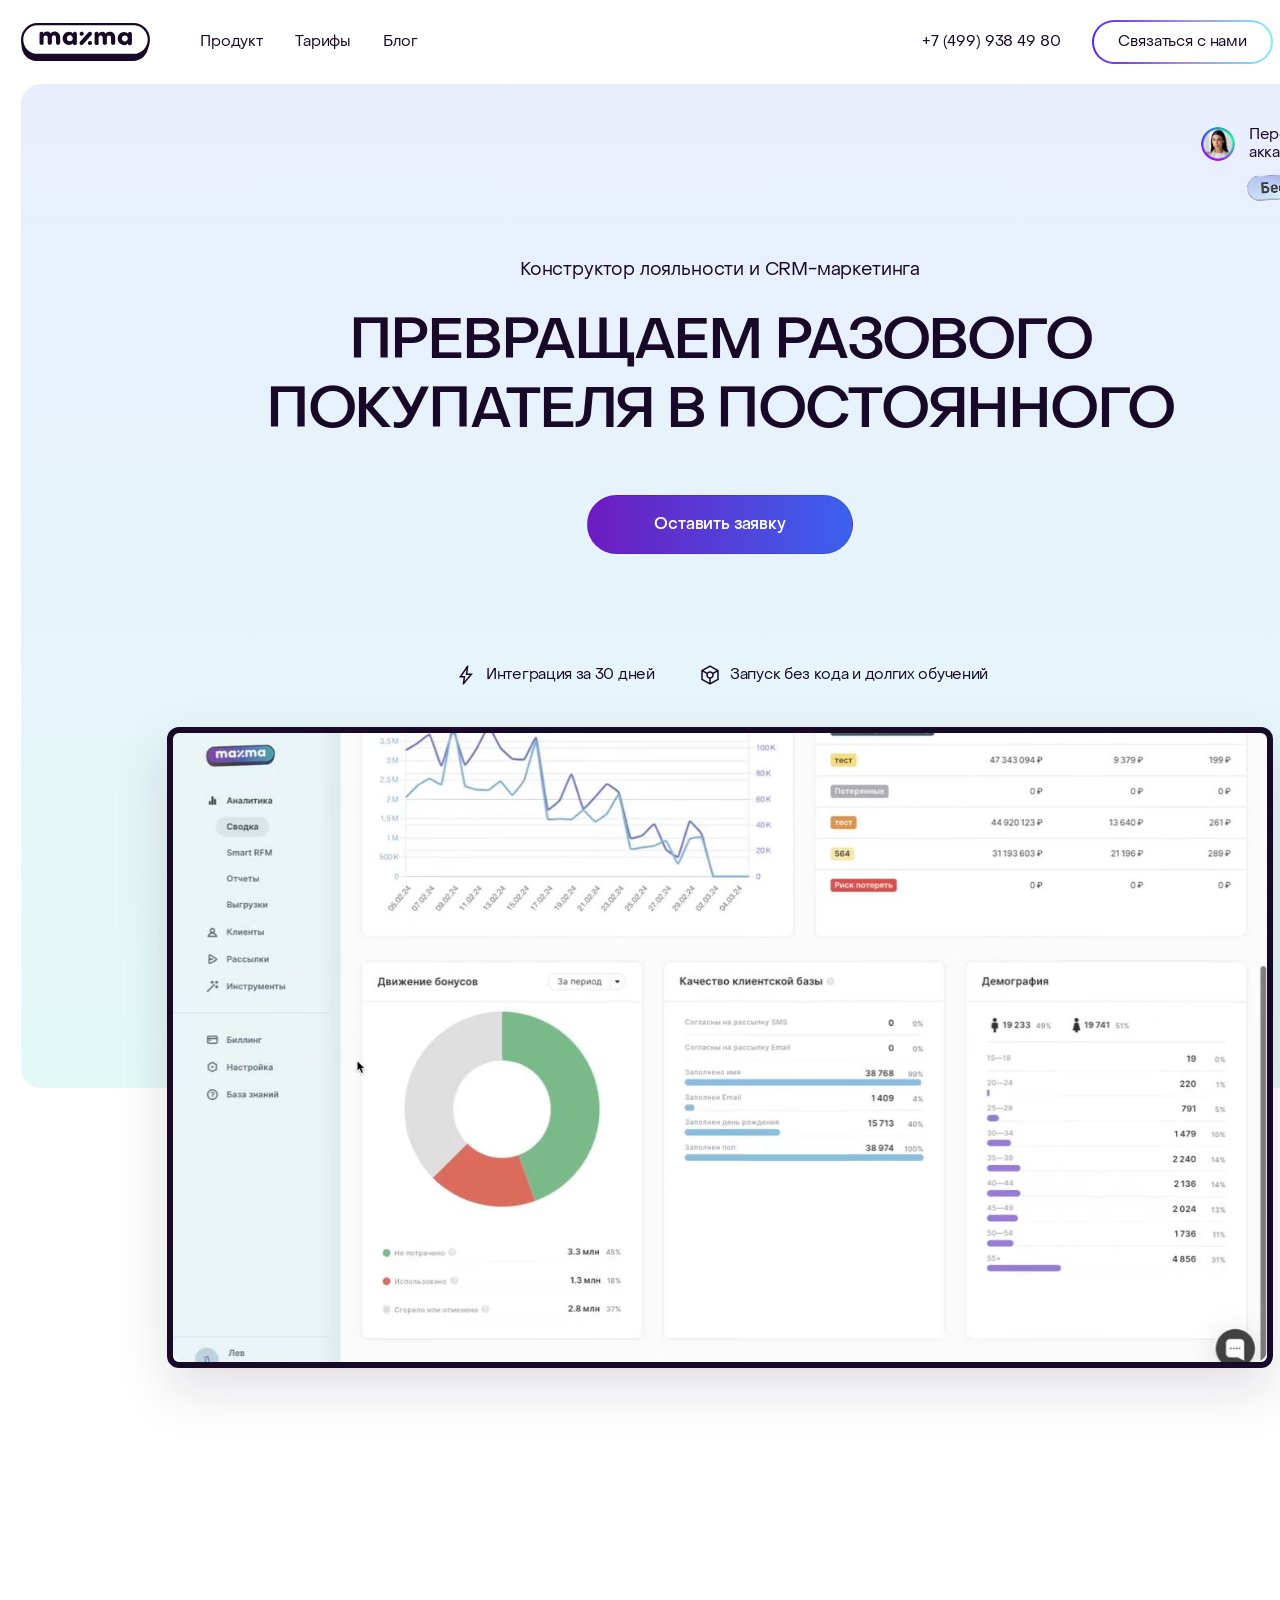
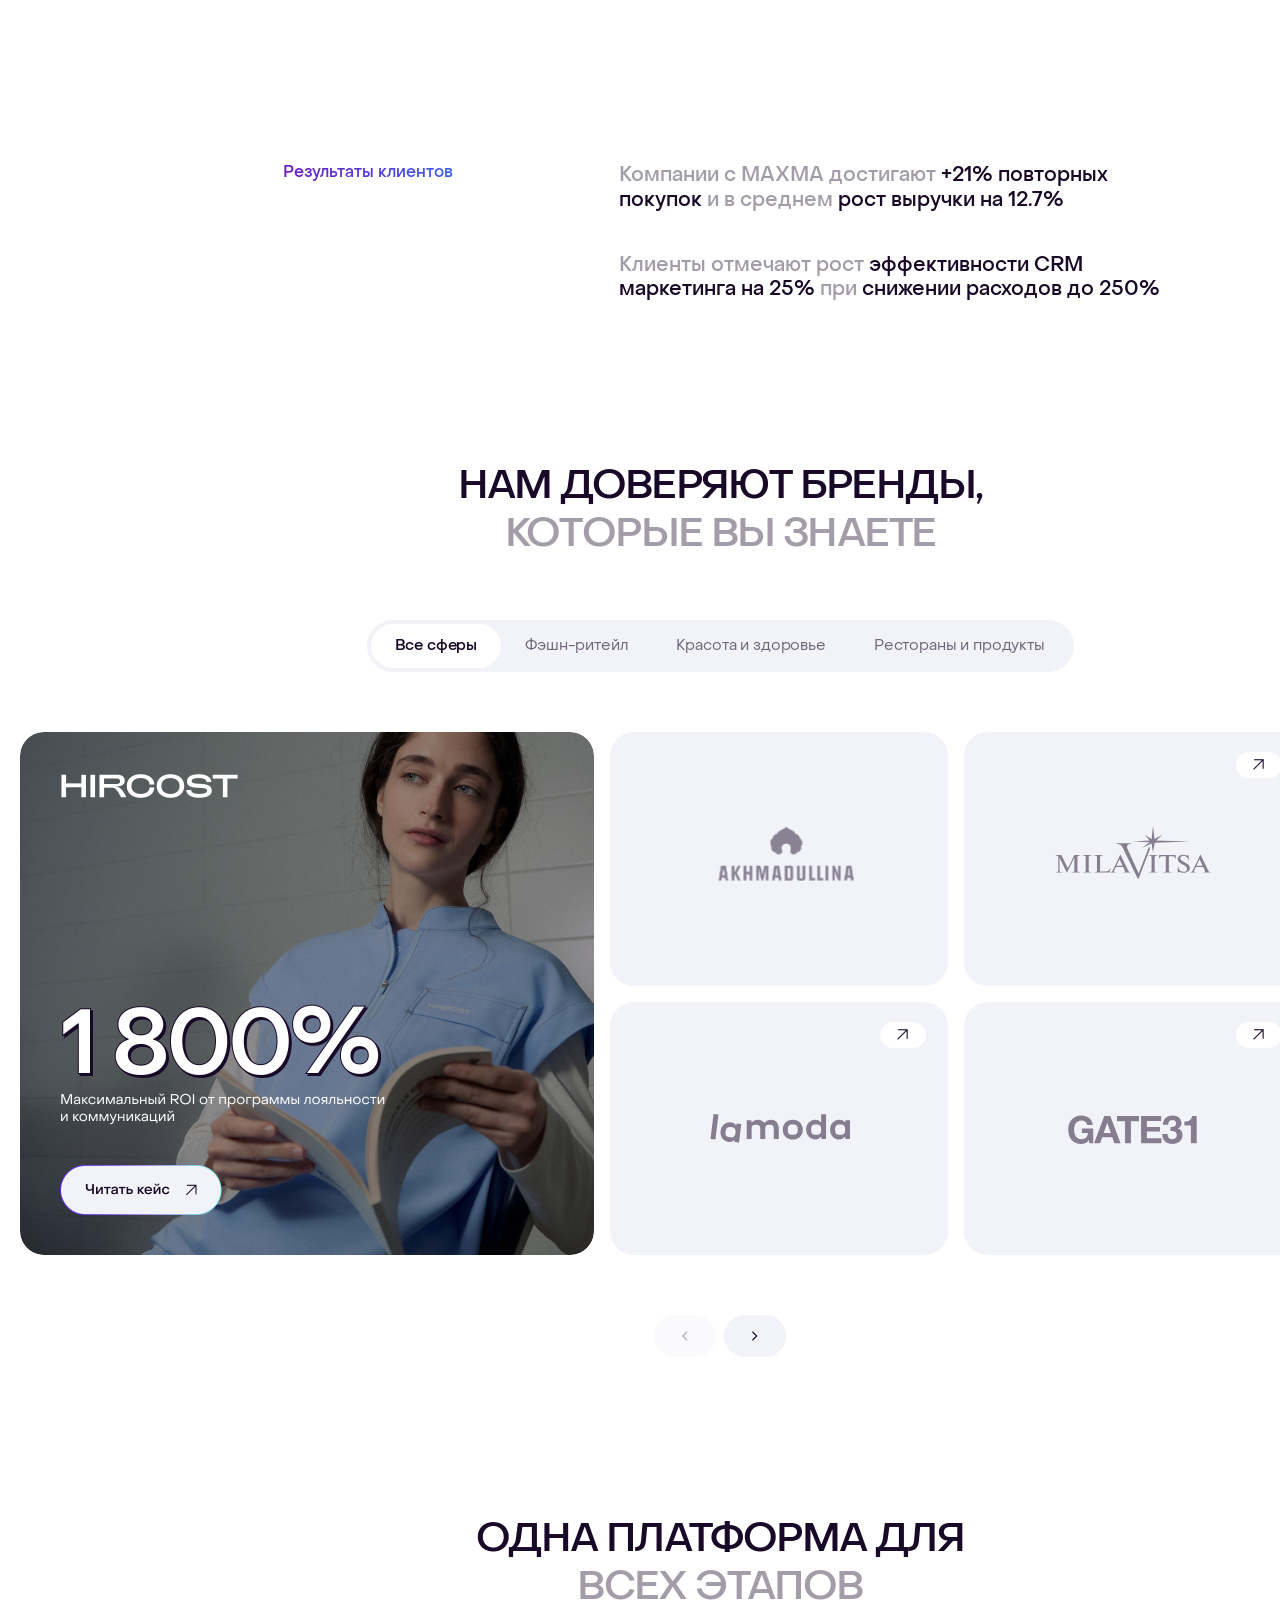
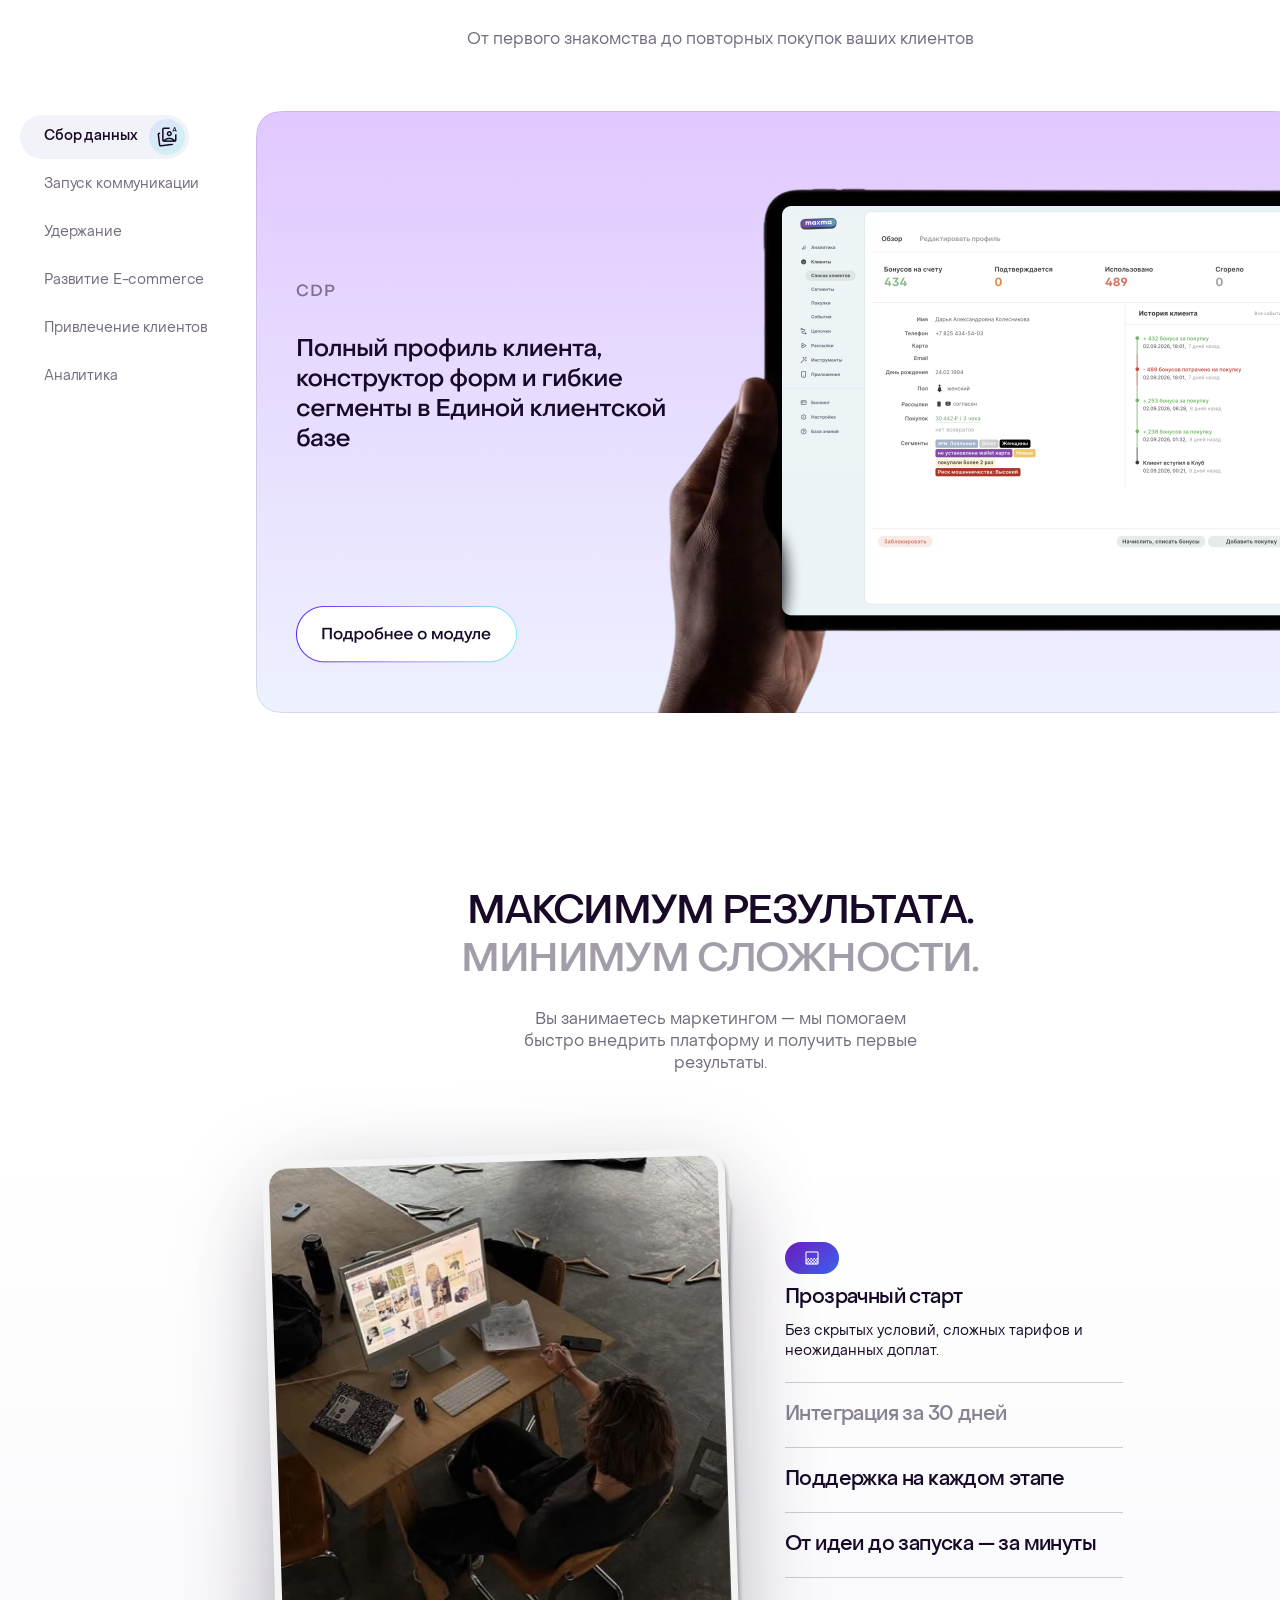
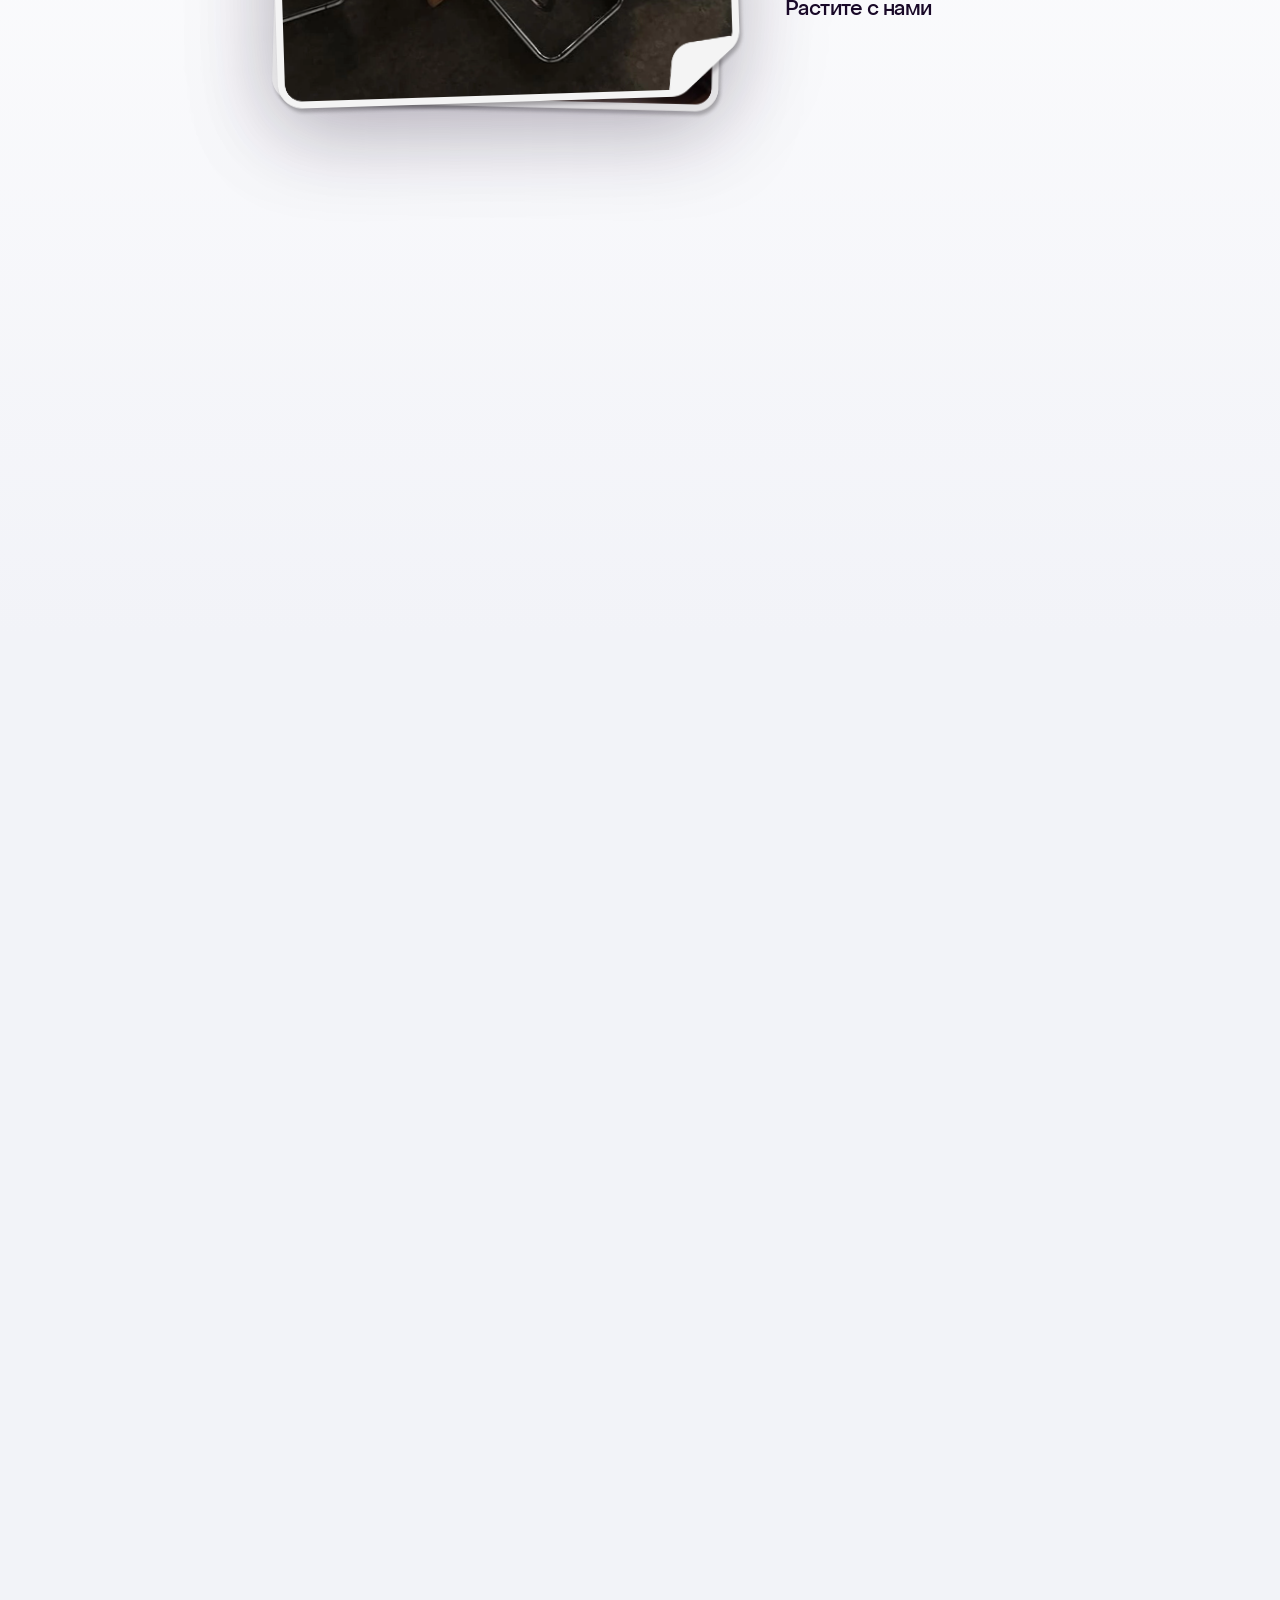
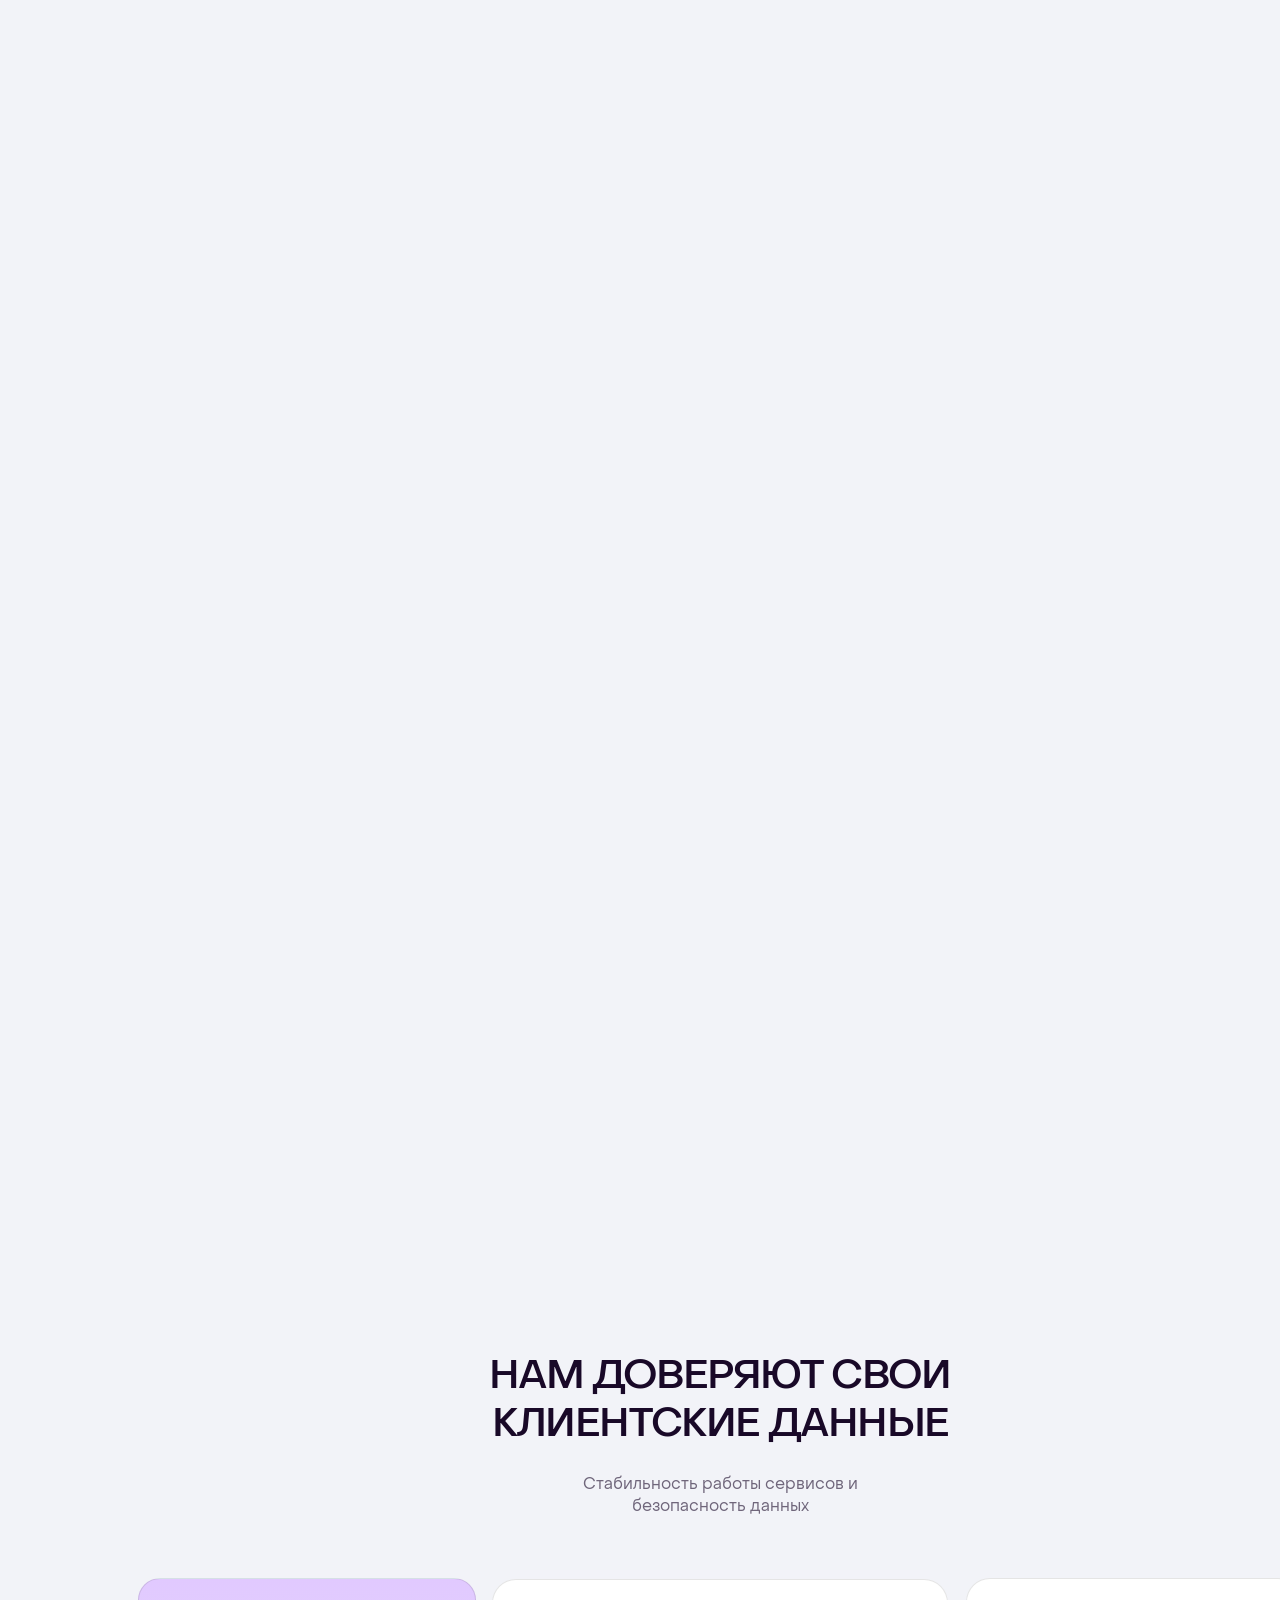
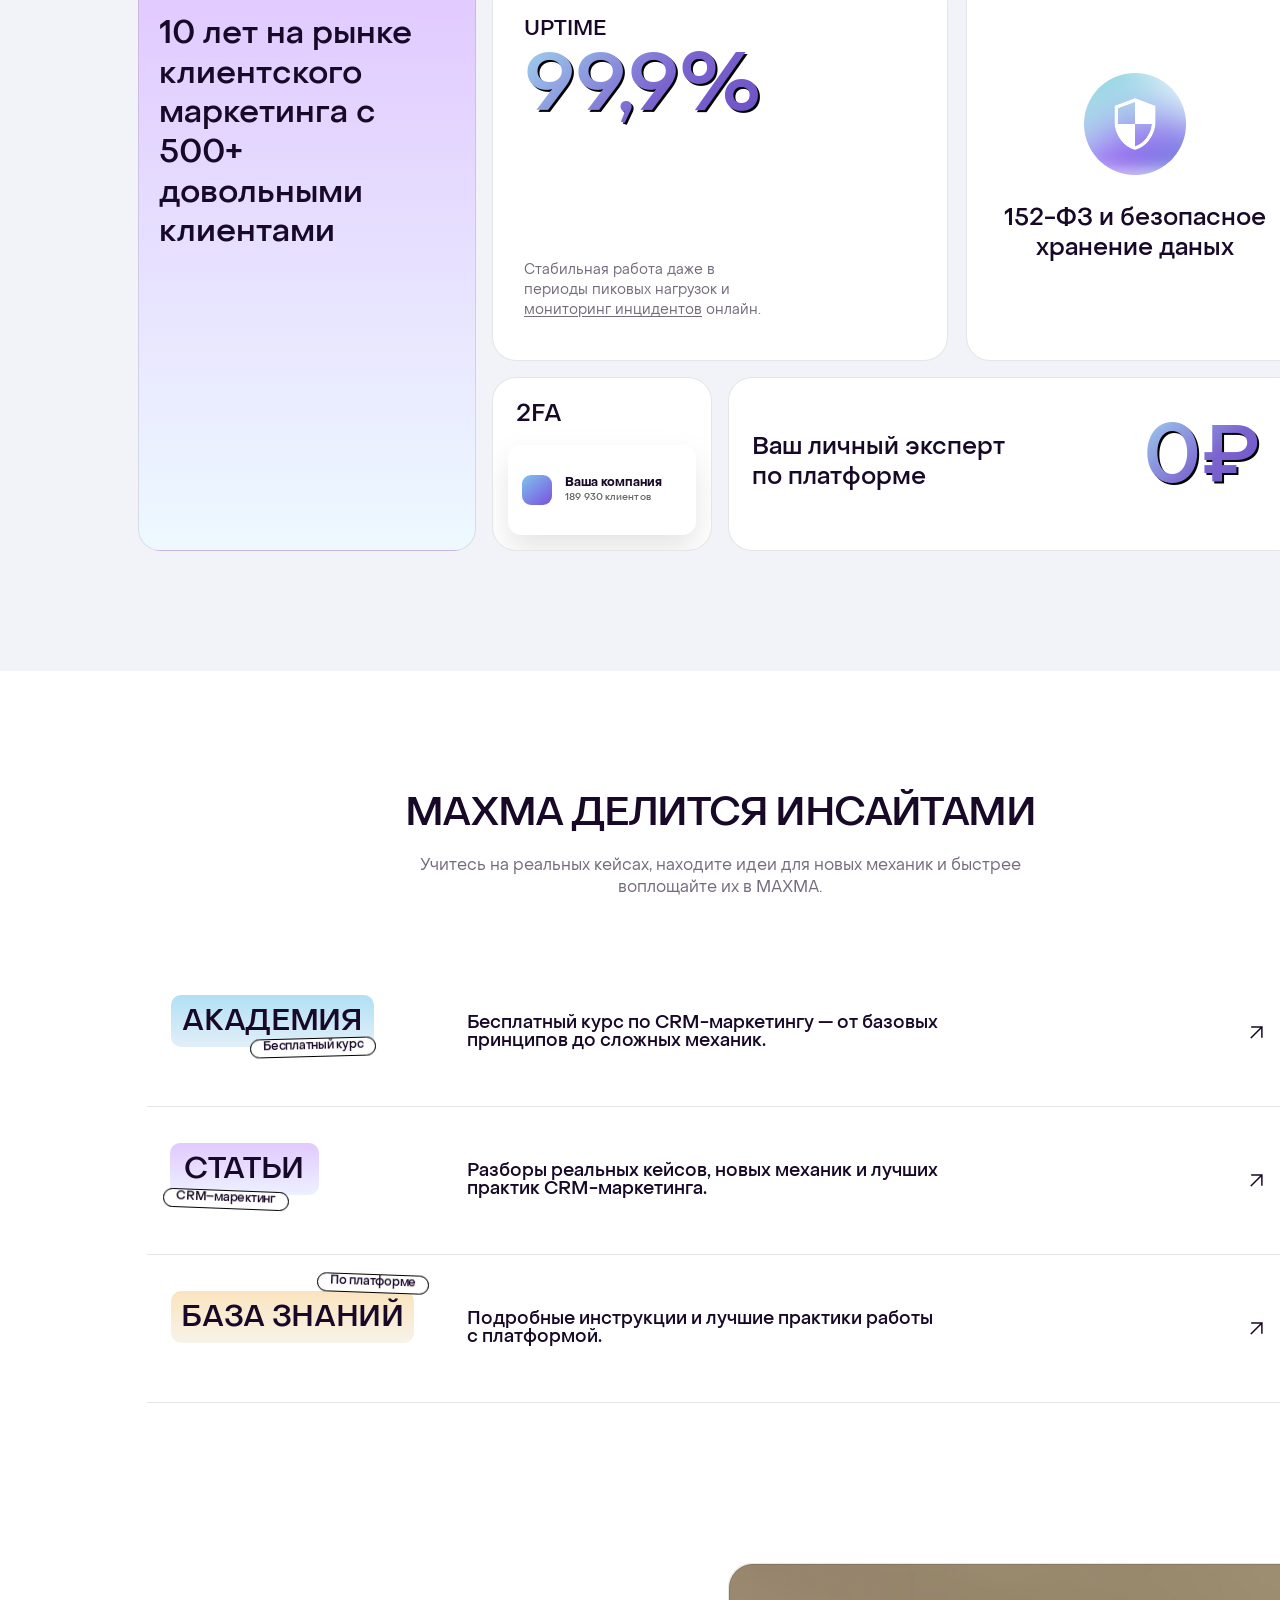
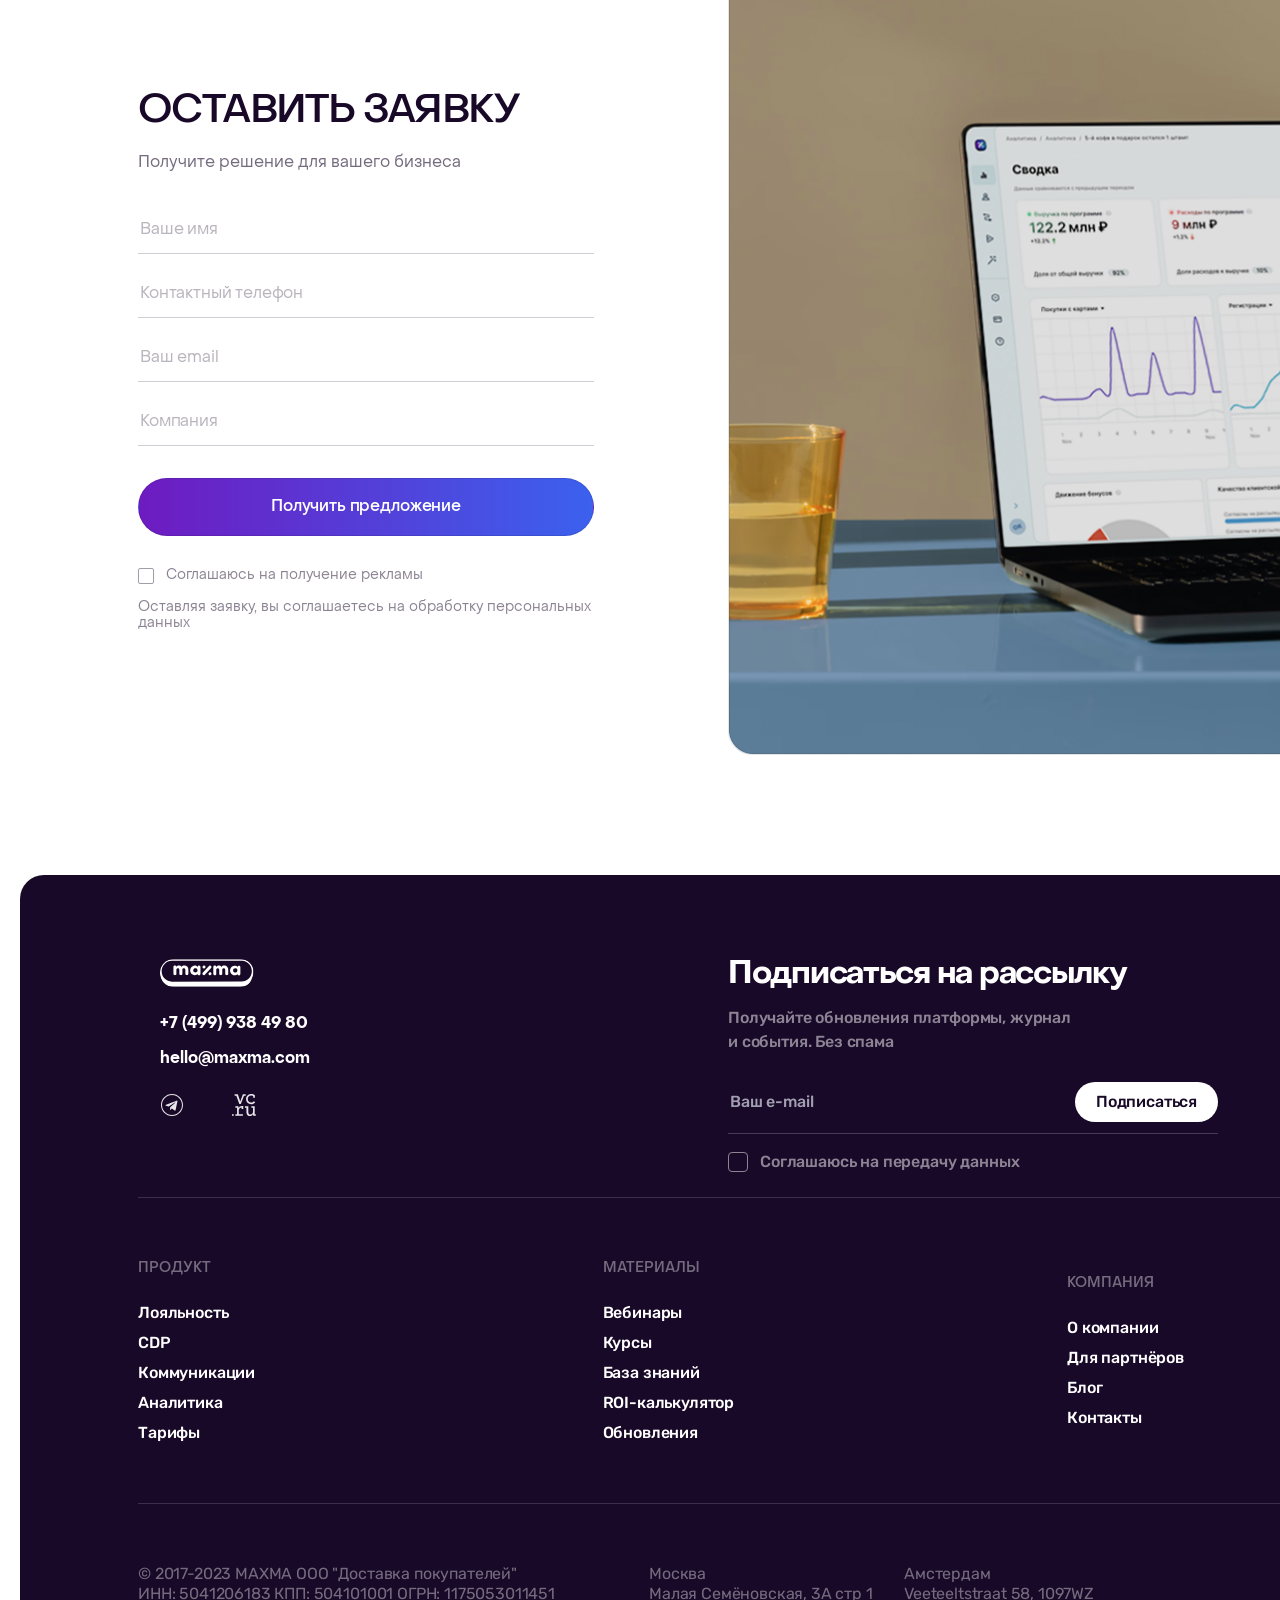
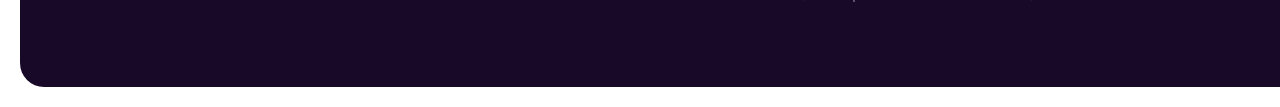
==== index.html @ 47a952bd "Drop the Zero-CODE sticker from the lead form It was the last one left, so the badge's styles go wit" ====
<!doctype html>
<html lang="ru">
<head>
<meta charset="utf-8">
<meta name="viewport" content="width=1440">
<title>MAXMA — Конструктор лояльности и CRM-маркетинга</title>
<link rel="preconnect" href="https://fonts.googleapis.com">
<link rel="preconnect" href="https://fonts.gstatic.com" crossorigin>
<link href="https://fonts.googleapis.com/css2?family=Rubik:wght@400;500&display=swap" rel="stylesheet">
<link href="https://fonts.googleapis.com/css2?family=Material+Symbols+Outlined:opsz,wght,FILL,GRAD@20..48,300,0,0&display=block" rel="stylesheet">
<link rel="stylesheet" href="css/styles.css">
</head>
<body>
<!-- ============ HEADER · 2956:17161 — fixed for the whole scroll ============ -->
<div class="hdr-bar">
  <header class="hdr" data-node="2956:17161">
    <div class="hdr__left">
      <a class="hdr__logo ph ph--svg" href="#" data-asset="logo-maxma" aria-label="MAXMA"></a>
      <nav class="hdr__nav">
        <span>Продукт</span>
        <span>Тарифы</span>
        <span>Блог</span>
      </nav>
    </div>
    <div class="hdr__right">
      <a class="hdr__phone" href="tel:+74999384980">+7 (499) 938 49 80</a>
      <div class="hdr__actions">
        <a class="btn btn--outline" href="#lead">Связаться с нами</a>
        <a class="btn btn--dark" href="#lead">Демо</a>
      </div>
    </div>
  </header>
</div>

<div class="stage" id="stage">

  <!-- ============ HERO ============ -->
  <div class="hero-bg" data-node="2929:17118"></div>

  <section class="hero-copy" data-node="2929:17120">
    <div class="hero-copy__head">
      <p class="hero-kicker" data-node="2929:17122">Конструктор лояльности и CRM-маркетинга</p>
      <h1 class="hero-title" data-node="2929:17123">Превращаем разового покупателя в постоянного</h1>
    </div>
    <a class="btn btn--grad hero-cta" href="#lead" data-node="2929:17124">Оставить заявку</a>
  </section>

  <div class="hero-badge" data-node="2929:17126">
    <span class="hero-badge__avatars">
      <span class="ph ph--round hero-badge__av hero-badge__av--back" data-asset="avatar-manager-back"></span>
      <span class="ph ph--round hero-badge__av" data-asset="avatar-manager"></span>
    </span>
    <span class="hero-badge__text">Персональный аккаунт‑менеджер</span>
  </div>

  <span class="hero-free ph ph--svg" data-asset="manager-free" data-node="2929:17140" role="img" aria-label="Бесплатно"></span>

  <div class="hero-feat hero-feat--1" data-node="2929:17132">
    <span class="ms ms--24" aria-hidden="true">bolt</span>
    <span>Интеграция за 30 дней</span>
  </div>

  <div class="hero-feat hero-feat--2" data-node="2929:17136">
    <span class="ms ms--24" aria-hidden="true">token</span>
    <span>Запуск без кода и долгих обучений</span>
  </div>

  <div class="hero-shot ph" data-node="2929:17119" data-asset="hero-dashboard"></div>

  <!-- ============ CLIENT RESULTS · 3054:2809 ============ -->
  <div class="results" data-node="3054:2809">
    <p class="results__label" data-node="3052:2794">Результаты клиентов</p>
    <div class="results__col" data-node="3052:2795">
      <p class="results__line results__line--1 reveal" data-node="3052:2796">Компании с MAXMA достигают <b>+21% повторных покупок</b> и в среднем <b>рост выручки на&nbsp;12.7%</b></p>
      <p class="results__line reveal" data-node="3052:2797">Клиенты отмечают рост <b>эффективности CRM маркетинга на&nbsp;25%</b> при <b>снижении расходов до&nbsp;250%</b></p>
    </div>
  </div>

  <!-- ============ CLIENTS &amp; CASES · 3054:2808 ============ -->
  <section class="ccl" data-node="3054:2808">
    <h2 class="sec-title ccl__title" data-node="3052:2782">Нам доверяют бренды, <span class="muted">которые вы знаете</span></h2>

    <div class="pill-tabs cases-tabs" data-node="3052:2737" role="tablist">
      <button class="pill is-active" role="tab" aria-selected="true">Все сферы</button>
      <button class="pill" role="tab" aria-selected="false">Фэшн-ритейл</button>
      <button class="pill" role="tab" aria-selected="false">Красота и здоровье</button>
      <button class="pill" role="tab" aria-selected="false">Рестораны и продукты</button>
    </div>

    <div class="ccl__row" data-node="3054:2806">
      <div class="ccl__track" id="casesTrack">

        <a class="ccase ph" href="#" data-asset="case-study-1" data-node="3052:2783" aria-label="Кейс HIRCOST: 1 800% ROI от программы лояльности и коммуникаций"></a>

        <div class="lgrid" data-node="3054:2805">
          <div class="lcard" data-node="3054:2801">
            <span class="lcard__logo ph ph--logo" data-asset="client-04"></span>
          </div>
          <div class="lcard" data-node="3054:2804">
            <span class="lcard__logo ph ph--logo" data-asset="client-05"></span>
            <span class="lcard__arrow"><span class="ms ms--20" aria-hidden="true">arrow_outward</span></span>
          </div>
          <div class="lcard" data-node="3054:2802">
            <span class="lcard__logo ph ph--logo" data-asset="client-03"></span>
            <span class="lcard__arrow"><span class="ms ms--20" aria-hidden="true">arrow_outward</span></span>
          </div>
          <div class="lcard" data-node="3054:2803">
            <span class="lcard__logo ph ph--logo" data-asset="client-07"></span>
            <span class="lcard__arrow"><span class="ms ms--20" aria-hidden="true">arrow_outward</span></span>
          </div>
        </div>

        <div class="ccl__peek" data-node="3052:2752"></div>
      </div>
    </div>

    <div class="cases-nav" data-node="3052:2746">
      <button class="navbtn" id="casesPrev" aria-label="Назад"><span class="ms ms--24" aria-hidden="true">chevron_left</span></button>
      <button class="navbtn" id="casesNext" aria-label="Вперёд"><span class="ms ms--24" aria-hidden="true">chevron_right</span></button>
    </div>
  </section>

  <!-- ============ PLATFORM ============ -->
  <div class="sec-head platform-head" id="platform" data-node="2916:16777">
    <h2 class="sec-title">Одна платформа для <span class="muted">всех этапов</span></h2>
    <p class="sec-sub">От первого знакомства до повторных покупок ваших клиентов</p>
  </div>

  <div class="stage-tabs" data-node="2916:16822" role="tablist">
    <button class="stab is-active" role="tab" aria-selected="true" data-slide="0"><span>Сбор данных</span><span class="stab__dot"><span class="ms ms--24" aria-hidden="true">photo_auto_merge</span></span></button>
    <button class="stab" role="tab" aria-selected="false" data-slide="1"><span>Запуск коммуникации</span><span class="stab__dot"><span class="ms ms--24" aria-hidden="true">photo_auto_merge</span></span></button>
    <button class="stab" role="tab" aria-selected="false" data-slide="2"><span>Удержание</span><span class="stab__dot"><span class="ms ms--24" aria-hidden="true">photo_auto_merge</span></span></button>
    <button class="stab" role="tab" aria-selected="false" data-slide="3"><span>Развитие Е-commerce</span><span class="stab__dot"><span class="ms ms--24" aria-hidden="true">photo_auto_merge</span></span></button>
    <button class="stab" role="tab" aria-selected="false" data-slide="4"><span>Привлечение клиентов</span><span class="stab__dot"><span class="ms ms--24" aria-hidden="true">photo_auto_merge</span></span></button>
    <button class="stab" role="tab" aria-selected="false" data-slide="5"><span>Аналитика</span><span class="stab__dot"><span class="ms ms--24" aria-hidden="true">photo_auto_merge</span></span></button>
  </div>

  <div class="pcards" id="pcards">
    <div class="pcards__track" id="pcardsTrack">
      <article class="pcard ph" data-asset="platform-1" data-slide="0"></article>
      <article class="pcard ph" data-asset="platform-2" data-slide="1"></article>
      <article class="pcard ph" data-asset="platform-3" data-slide="2"></article>
      <article class="pcard ph" data-asset="platform-1" data-slide="3"></article>
      <article class="pcard ph" data-asset="platform-2" data-slide="4"></article>
      <article class="pcard ph" data-asset="platform-3" data-slide="5"></article>
    </div>
  </div>

  <!-- ============ WHY / BENTO ============ -->
  <h2 class="sec-title why-title" data-node="2916:16906">Максимум результата. <span class="muted">Минимум сложности.</span></h2>
  <p class="sec-sub why-sub" data-node="2916:16907">Вы занимаетесь маркетингом — мы помогаем быстро внедрить платформу и получить первые результаты.</p>

  <div class="why-bg" data-node="2916:16730"></div>

  <section class="why-pin" id="whyPin" data-node="2916:16908">
    <div class="why-pin__inner">
      <div class="why-stack" id="whyStack">
        <div class="why-card ph" data-asset="results-1" data-i="0"></div>
        <div class="why-card ph" data-asset="results-2" data-i="1"></div>
        <div class="why-card ph" data-asset="results-3" data-i="2"></div>
        <div class="why-card ph" data-asset="results-4" data-i="3"></div>
        <div class="why-card ph" data-asset="results-5" data-i="4"></div>
      </div>
      <div class="why-list" data-node="2916:16910">
        <article class="why-step is-active" data-i="0">
          <span class="why-step__pill" aria-hidden="true"><span class="ms ms--20">gradient</span></span>
          <p class="why-step__title">Прозрачный старт</p>
          <p class="why-step__desc">Без скрытых условий, сложных тарифов и неожиданных доплат.</p>
        </article>
        <hr class="why-list__rule">
        <article class="why-step" data-i="1">
          <span class="why-step__pill" aria-hidden="true"><span class="ms ms--20">rocket_launch</span></span>
          <p class="why-step__title">Интеграция за 30 дней</p>
          <p class="why-step__desc">Готовые решения для интеграции сайта, касс и мобильного приложения.</p>
        </article>
        <hr class="why-list__rule">
        <article class="why-step" data-i="2">
          <span class="why-step__pill" aria-hidden="true"><span class="ms ms--20">support_agent</span></span>
          <p class="why-step__title">Поддержка на каждом этапе</p>
          <p class="why-step__desc">Личный аккаунт-менеджер поможет получить максимум от платформы.</p>
        </article>
        <hr class="why-list__rule">
        <article class="why-step" data-i="3">
          <span class="why-step__pill" aria-hidden="true"><span class="ms ms--20">bolt</span></span>
          <p class="why-step__title">От идеи до запуска — за минуты</p>
          <p class="why-step__desc">Сегменты и кампании — без разработчиков и сложных настроек.</p>
        </article>
        <hr class="why-list__rule">
        <article class="why-step" data-i="4">
          <span class="why-step__pill" aria-hidden="true"><span class="ms ms--20">trending_up</span></span>
          <p class="why-step__title">Растите с нами</p>
          <p class="why-step__desc">Получайте видимый рост метрик уже в первый месяц после запуска.</p>
        </article>
      </div>
    </div>
  </section>

  <div class="sec-head bento-head">
    <h2 class="sec-title">Нам доверяют свои клиентские данные</h2>
    <p class="sec-sub">Стабильность работы сервисов и безопасность данных</p>
  </div>

  <!-- ============ BENTO · 2916:16732 ============ -->
  <div class="bento" data-node="2916:16732">

    <div class="bento__card bento__card--years" data-node="2916:16734">
      <p class="bento__lead">10 лет на рынке клиентского маркетинга с 500+ довольными клиентами</p>
    </div>

    <div class="bento__card bento__card--uptime" data-node="2916:16739">
      <p class="bento__label">Uptime</p>
      <p class="bignum">99,9%</p>
      <p class="bento__note">Стабильная работа даже в периоды пиковых нагрузок и <a href="https://status.maxma.com/" target="_blank" rel="noopener">мониторинг инцидентов</a> онлайн.</p>
    </div>

    <div class="bento__card bento__card--sec" data-node="2916:16733">
      <span class="bento__shield ph" data-asset="shield-icon" aria-hidden="true"><span class="ms ms--64">security</span></span>
      <p class="bento__lead bento__lead--center">152-ФЗ и безопасное хранение даных</p>
    </div>

    <div class="bento__card bento__card--2fa" data-node="2916:16750">
      <p class="bento__lead">2FA</p>
      <div class="minicard">
        <span class="minicard__av"></span>
        <span class="minicard__txt">
          <b>Ваша компания</b>
          <i>189 930 клиентов</i>
        </span>
      </div>
    </div>

    <div class="bento__card bento__card--expert" data-node="2916:16745">
      <p class="bento__lead">Ваш личный эксперт по платформе</p>
      <span class="bento__plate"></span>
      <p class="bignum bignum--free">0₽</p>
    </div>

  </div>


  <!-- ============ BLOG ============ -->
  <div class="sec-head blog-head" id="blog" data-node="2916:16924">
    <h2 class="sec-title">Maxma делится инсайтами</h2>
    <p class="sec-sub">Учитесь на реальных кейсах, находите идеи для новых механик и быстрее воплощайте их в MAXMA.</p>
  </div>

  <div class="insights">
    <a class="insight insight--academy" href="#" data-node="3036:1531">
      <span class="insight__left">
        <span class="insight__badge">
          <span class="insight__pill"></span>
          <span class="insight__name">Академия</span>
          <span class="insight__chip">Бесплатный курс</span>
        </span>
        <span class="insight__desc">Бесплатный курс по CRM-маркетингу — от базовых принципов до сложных механик.</span>
      </span>
      <span class="ms ms--24 insight__arrow" aria-hidden="true">arrow_outward</span>
    </a>
    <a class="insight insight--articles" href="#" data-node="3036:1531">
      <span class="insight__left">
        <span class="insight__badge">
          <span class="insight__pill"></span>
          <span class="insight__name">Статьи</span>
          <span class="insight__chip">CRM–маректинг</span>
        </span>
        <span class="insight__desc">Разборы реальных кейсов, новых механик и лучших практик CRM-маркетинга.</span>
      </span>
      <span class="ms ms--24 insight__arrow" aria-hidden="true">arrow_outward</span>
    </a>
    <a class="insight insight--kb" href="#" data-node="3036:1531">
      <span class="insight__left">
        <span class="insight__badge">
          <span class="insight__pill"></span>
          <span class="insight__name">База знаний</span>
          <span class="insight__chip">По платформе</span>
        </span>
        <span class="insight__desc">Подробные инструкции и лучшие практики работы с платформой.</span>
      </span>
      <span class="ms ms--24 insight__arrow" aria-hidden="true">arrow_outward</span>
    </a>
  </div>

  <!-- ============ LEAD FORM · 2968:17246 ============ -->
  <section class="lead" id="lead" data-node="2968:17246">

    <form class="lead__form" id="leadForm" novalidate data-node="2916:16946">
      <div class="lead__head">
        <p class="lead__title">Оставить заявку</p>
        <p class="lead__sub">Получите решение для вашего бизнеса</p>
      </div>
      <div class="lead__fields">
        <label class="field"><input type="text" name="name" placeholder="Ваше имя" autocomplete="name"></label>
        <label class="field"><input type="tel" name="phone" placeholder="Контактный телефон" autocomplete="tel"></label>
        <label class="field"><input type="email" name="email" placeholder="Ваш email" autocomplete="email"></label>
        <label class="field"><input type="text" name="company" placeholder="Компания" autocomplete="organization"></label>
      </div>
      <button class="btn btn--grad lead__submit" type="submit">Получить предложение</button>
      <div class="lead__agreement">
        <label class="check"><input type="checkbox" name="ads"><span class="check__box"></span><span class="check__label">Соглашаюсь на получение рекламы</span></label>
        <p class="lead__legal">Оставляя заявку, вы соглашаетесь на обработку персональных данных</p>
      </div>
    </form>

    <div class="lead__visual ph" data-node="2916:16966" data-asset="lead-visual"></div>
  </section>

  <!-- ============ FOOTER · 2916:17020 ============ -->
  <footer class="ftr" data-node="2916:17020">
    <span class="ftr__logo ph ph--svg" data-asset="logo-maxma-white"></span>

    <div class="ftr__contacts">
      <a class="ftr__contact" href="tel:+74999384980">+7 (499) 938 49 80</a>
      <a class="ftr__contact" href="mailto:hello@maxma.com">hello@maxma.com</a>
      <div class="ftr__social">
        <span class="ftr__soc ph ph--svg" data-asset="soc-telegram" style="--sw:24px;--sh:22px"></span>
        <span class="ftr__soc ph ph--svg" data-asset="soc-vc" style="--sw:84px;--sh:32px"></span>
      </div>
    </div>

    <div class="ftr__sub">
      <div class="ftr__subhead">
        <p class="ftr__subtitle">Подписаться на рассылку</p>
        <p class="ftr__subdesc">Получайте обновления платформы, журнал<br>и события. Без спама</p>
      </div>
      <form class="ftr__subform" id="subForm" novalidate>
        <input type="email" name="email" placeholder="Ваш e-mail" autocomplete="email">
        <button class="btn btn--white btn--pill" type="submit">Подписаться</button>
      </form>
      <label class="check check--light"><input type="checkbox" name="consent"><span class="check__box"></span><span class="check__label">Соглашаюсь на передачу данных</span></label>
    </div>

    <div class="ftr__body">
      <hr class="ftr__rule">
      <div class="ftr__cols">
        <div class="ftr__col">
          <p class="ftr__coltitle">Продукт</p>
          <ul><li><a href="#">Лояльность</a></li><li><a href="#">CDP</a></li><li><a href="#">Коммуникации</a></li><li><a href="#">Аналитика</a></li><li><a href="#">Тарифы</a></li></ul>
        </div>
        <div class="ftr__col">
          <p class="ftr__coltitle">Материалы</p>
          <ul><li><a href="#">Вебинары</a></li><li><a href="#">Курсы</a></li><li><a href="#">База знаний</a></li><li><a href="#">ROI-калькулятор</a></li><li><a href="#">Обновления</a></li></ul>
        </div>
        <div class="ftr__col">
          <p class="ftr__coltitle">Компания</p>
          <ul><li><a href="#">О компании</a></li><li><a href="#">Для партнёров</a></li><li><a href="#">Блог</a></li><li><a href="#">Контакты</a></li></ul>
        </div>
      </div>
      <hr class="ftr__rule">
      <div class="ftr__legal">
        <p>© 2017-2023 MAXMA ООО "Доставка покупателей"<br>ИНН: 5041206183 КПП: 504101001 ОГРН: 1175053011451</p>
        <div class="ftr__addr">
          <p>Москва<br>Малая Семёновская, 3А стр 1</p>
          <p>Амстердам<br>Veeteeltstraat 58, 1097WZ</p>
        </div>
      </div>
    </div>
  </footer>

</div>

<div class="toast" id="toast" role="status" aria-live="polite"></div>
<script src="js/main.js"></script>
</body>
</html>
---- css/styles.css ----
/* =====================================================================
   MAXMA — main page concept
   Figma: rvnkwI3A1eiLfX71NL843O · frame 3026:659 (1440 × 8418)
   Fixed-width 1440 prototype. Every block is placed at its Figma
   coordinates; inner layouts mirror the Figma auto-layout.
   ===================================================================== */

/* ---------- Object Sans (PP Object Sans) ---------- */
@font-face{font-family:"Object Sans";src:url("../assets/fonts/ObjectSans-Light.woff2") format("woff2"),url("../assets/fonts/ObjectSans-Light.woff") format("woff");font-weight:300;font-style:normal;font-display:swap}
@font-face{font-family:"Object Sans";src:url("../assets/fonts/ObjectSans-Regular.woff2") format("woff2"),url("../assets/fonts/ObjectSans-Regular.woff") format("woff");font-weight:400;font-style:normal;font-display:swap}
@font-face{font-family:"Object Sans";src:url("../assets/fonts/ObjectSans-Medium.woff2") format("woff2"),url("../assets/fonts/ObjectSans-Medium.woff") format("woff");font-weight:500;font-style:normal;font-display:swap}
@font-face{font-family:"Object Sans";src:url("../assets/fonts/ObjectSans-Bold.woff2") format("woff2"),url("../assets/fonts/ObjectSans-Bold.woff") format("woff");font-weight:700;font-style:normal;font-display:swap}
@font-face{font-family:"Object Sans";src:url("../assets/fonts/ObjectSans-Black.woff2") format("woff2"),url("../assets/fonts/ObjectSans-Black.woff") format("woff");font-weight:900;font-style:normal;font-display:swap}

/* ---------- tokens ---------- */
:root{
  --ink:#190928;
  --ink-80:rgba(25,9,40,.8);
  --ink-60:rgba(25,9,40,.6);
  --ink-40:rgba(25,9,40,.4);
  --ink-30:rgba(25,9,40,.3);
  --ink-20:rgba(25,9,40,.2);
  --mint:#7ceff6;
  --surface:#f2f3f8;
  --hairline:rgba(0,0,0,.1);
  --grad-cta:linear-gradient(90deg,#6e1bc1 0%,#3b61ee 100%);
  --grad-text:linear-gradient(90deg,#850ee0 0%,#01f6fe 100%);
  --grad-border:linear-gradient(270deg,#7ceff6 0%,#aa89e8 49.67%,#5822f8 100%);
  --sans:"Object Sans","Helvetica Neue",Arial,sans-serif;
  --rubik:"Rubik","Object Sans",Arial,sans-serif;
}

/* ---------- reset ---------- */
*,*::before,*::after{box-sizing:border-box}
/* The carousels deliberately run past the 1440 frame into the white
   margins, so the viewport swallows the horizontal overflow instead of
   growing a sideways scrollbar. Set on the root, not on .stage: the
   viewport stays the scroll container and the pinned sections still stick. */
html{-webkit-text-size-adjust:100%;overflow-x:hidden}
body{
  margin:0;background:#fff;color:var(--ink);
  font-family:var(--sans);font-weight:400;
  -webkit-font-smoothing:antialiased;-moz-osx-font-smoothing:grayscale;
  text-rendering:optimizeLegibility;
}
p,h1,h2,h3,ul{margin:0;padding:0}
ul{list-style:none}
a{color:inherit;text-decoration:none}
button{font:inherit;color:inherit;background:none;border:0;padding:0;cursor:pointer}
input{font:inherit;color:inherit}
img,svg{display:block}
hr{border:0;margin:0}

/* ---------- stage ---------- */
/* Layout sits on a 1440 grid and the frame does not clip: full-bleed art
   (the hero gradient at 1520) paints past the frame edge, and wider screens
   just show white to either side. */
.stage{position:relative;width:1440px;height:11307px;margin:0 auto;background:#fff}
.stage>*{position:absolute}

/* ---------- asset placeholders ----------
   JS swaps in the real file when it exists in assets/img/.
   Until then the slot keeps its exact designed box. */
.ph{
  background:linear-gradient(135deg,#eef0f6 0%,#e6e9f2 100%);
  background-size:cover;background-position:center;background-repeat:no-repeat;
  border-radius:inherit;
}
.ph.is-loaded{background-image:var(--src);background-color:transparent}
.ph.is-video{background:none}
.ph video{width:100%;height:100%;object-fit:cover;display:block;border-radius:inherit}
.ph--svg,.ph--logo{background:none}
.ph--svg.is-loaded,.ph--logo.is-loaded{background-image:var(--src);background-size:contain;background-repeat:no-repeat;background-position:center}
.ph--svg:not(.is-loaded),.ph--logo:not(.is-loaded){
  background:rgba(25,9,40,.06);border-radius:4px;
}
.ph--round{border-radius:50%}


/* ---------- icons · Google Material Symbols Outlined, wght 300 ---------- */
.ms{
  font-family:"Material Symbols Outlined";font-weight:normal;font-style:normal;
  line-height:1;letter-spacing:normal;text-transform:none;white-space:nowrap;
  direction:ltr;display:inline-block;flex:none;color:var(--ink);
  -webkit-font-feature-settings:"liga";font-feature-settings:"liga";
  -webkit-font-smoothing:antialiased;
  font-variation-settings:"FILL" 0,"wght" 300,"GRAD" 0,"opsz" 24;
}
/* Until the icon font is there the ligature would render as the word
   "bolt"/"token"/... — keep the glyphs hidden rather than show that. */
.ms{visibility:hidden}
.fonts-ready .ms{visibility:visible}
.ms--20{font-size:20px;width:20px;height:20px;font-variation-settings:"FILL" 0,"wght" 300,"GRAD" 0,"opsz" 20}
.ms--24{font-size:24px;width:24px;height:24px}
.ms--32{font-size:32px;width:32px;height:32px}
.ms--64{font-size:64px;width:64px;height:64px;font-variation-settings:"FILL" 0,"wght" 300,"GRAD" 0,"opsz" 40}

/* ---------- reveal on scroll ---------- */
.reveal{opacity:0;transform:translateY(18px);transition:opacity .7s ease,transform .7s cubic-bezier(.2,.6,.3,1)}
.reveal.is-in{opacity:1;transform:none}
@media (prefers-reduced-motion:reduce){.reveal{opacity:1;transform:none;transition:none}}

/* ---------- shared type ---------- */
.sec-title{
  font-weight:500;font-size:40px;line-height:1.2;letter-spacing:-1.6px;
  text-transform:uppercase;text-align:center;color:var(--ink);
}
.sec-title .muted{color:var(--ink-40)}
.sec-sub{
  font-weight:400;font-size:16px;line-height:22px;
  text-align:center;color:var(--ink);opacity:.6;
}
.sec-head{display:flex;flex-direction:column;align-items:center;gap:16px}
.grad{
  background:var(--grad-text);
  -webkit-background-clip:text;background-clip:text;color:transparent;
}
.bignum{
  font-weight:500;font-size:79.812px;line-height:1.2;
  text-transform:uppercase;color:#fff;white-space:nowrap;
  text-shadow:2px 2px 0 var(--ink);
  -webkit-text-stroke:1px var(--ink);
}
/* In the bento the numbers carry a gradient fill instead. drop-shadow is used
   rather than text-shadow because background-clip:text leaves the glyphs
   transparent and a text shadow would show straight through them. */
.bento .bignum{
  background:linear-gradient(135deg,#9fd4ef 0%,#7b63cf 55%,#6b4fc4 100%);
  -webkit-background-clip:text;background-clip:text;color:transparent;
  text-shadow:none;-webkit-text-stroke:0;
  filter:drop-shadow(2px 2px 0 #000);
}

/* ---------- buttons ---------- */
.btn{
  display:inline-flex;align-items:center;justify-content:center;
  font-weight:500;font-size:15px;line-height:24px;letter-spacing:-.15px;
  white-space:nowrap;transition:transform .18s ease,box-shadow .18s ease,opacity .18s ease;
}
.btn:active{transform:translateY(1px)}
/* border-image ignores border-radius, so the gradient is a border-box layer
   with a solid padding-box fill painted over it. */
.btn--outline{
  height:44px;padding:8px 24px;border:2px solid transparent;border-radius:40px;font-weight:400;
  background:linear-gradient(#fff,#fff) padding-box,var(--grad-border) border-box;
}
.btn--outline:hover{background:linear-gradient(#f4fdfe,#f4fdfe) padding-box,var(--grad-border) border-box}
.btn--dark{height:44px;width:138px;padding:8px 24px;border-radius:60px;background:var(--ink);color:#fff;font-weight:400}
.btn--dark:hover{box-shadow:0 8px 20px rgba(25,9,40,.25)}
.btn--grad{
  padding:16.17px 24px;border-radius:99.81px;border:1px solid var(--hairline);
  background:var(--grad-cta);color:#fff;font-size:16px;letter-spacing:-.16px;
}
.btn--grad:hover{box-shadow:0 10px 26px rgba(110,27,193,.35)}
.btn--white{background:#fff;color:var(--ink);border-radius:42px;padding:8px 24px;height:54px;font-size:14px;line-height:18px;letter-spacing:0}
.btn--sm{font-size:14px;line-height:18px;letter-spacing:0}
.btn--pill{height:40px;padding:8px 20px;border-radius:70px;font-family:var(--rubik);font-weight:500;font-size:16px;line-height:24px;letter-spacing:-.16px}

/* =====================================================================
   HEADER · 2956:17161
   ===================================================================== */
/* Fixed for the whole scroll, on a plain white band. */
/* No backdrop — the header rides straight over the page. */
.hdr-bar{position:fixed;top:0;left:0;width:100%;height:84px;z-index:100;pointer-events:none}
.hdr-bar .hdr{pointer-events:auto}
.hdr{position:relative;width:1440px;height:48px;margin:0 auto;top:18px;display:flex;align-items:center;justify-content:space-between;padding:0 21px}
/* Продукт / Тарифы / Блог are not links yet. */
.hdr__nav span{font-size:15px;line-height:24px;letter-spacing:-.15px;color:var(--ink);white-space:nowrap;cursor:default}
.hdr__left{display:flex;align-items:center;gap:30px}
.hdr__logo{width:129px;height:38px}
.hdr__nav{display:flex;align-items:center;gap:32px;height:38px;padding:12px 20px;border-radius:4px}
.hdr__right{display:flex;align-items:center;gap:32px;height:48px}
.hdr__phone{font-size:15px;line-height:24px;letter-spacing:-.15px;white-space:nowrap}
.hdr__actions{display:flex;align-items:center;gap:8px;height:48px;padding:12px 0;border-radius:4px}

/* =====================================================================
   HERO
   ===================================================================== */
/* --hero-p goes 0 -> 1 over the first screen of scrolling (js/main.js):
   the rounded gradient card grows into a full-bleed background. */
.hero-bg{
  left:calc(21px - 61px * var(--hero-p,0));
  top:84px;
  width:calc(1398px + 122px * var(--hero-p,0));
  height:calc(1004px + 488px * var(--hero-p,0));
  border-radius:calc(20px * (1 - var(--hero-p,0)));
  background:linear-gradient(0deg,#d0f6f1 0%,#dae2fc 100%);opacity:.6;
}

.hero-copy{left:281px;top:259px;width:878px;display:flex;flex-direction:column;align-items:center;gap:48px}
.hero-copy__head{display:flex;flex-direction:column;align-items:center;gap:27px;width:100%}
.hero-kicker{font-size:18px;line-height:24px;letter-spacing:-.18px;text-align:center;color:var(--ink);width:100%}
.hero-title{
  width:1038.906px;font-weight:500;font-size:57.283px;line-height:1.2;
  letter-spacing:-2.2913px;text-transform:uppercase;text-align:center;color:var(--ink);
}
.hero-cta{width:266px}

.hero-badge{left:1187px;top:112px;width:202px;height:64px;display:flex;align-items:center;gap:14px;padding:14px 0 14px 14px;border-radius:20px}
.hero-badge__avatars{position:relative;width:34px;height:34px;flex:none}
.hero-badge__av{position:absolute;inset:0;width:34px;height:34px}
.hero-badge__av--back{opacity:.5}
.hero-badge__text{width:140px;hyphens:none;font-size:15px;line-height:18px;letter-spacing:-.3px;color:var(--ink)}

.hero-free{left:1246px;top:171px;width:105px;height:30.54px}

.hero-feat{display:flex;align-items:center;gap:8px}
.hero-feat span:not(.ms){font-size:15px;line-height:18px;letter-spacing:-.3px;white-space:nowrap}
.hero-feat--1{left:454px;top:663px;width:201px;height:24px}
.hero-feat--2{left:698px;top:663px;width:288px;height:24px}

/* ...and the dashboard grows 15% along with it. */
.hero-shot{
  /* Box follows the recording's own ratio (1346x780) rather than the 1106x738
     of the still it replaced — otherwise `contain` left ~97px empty below it. */
  left:167px;top:727px;width:1106px;aspect-ratio:1346/780;
  border:6px solid var(--ink);border-radius:12px;overflow:hidden;
  box-shadow:0 22px 54px rgba(25,9,40,.13);
  transform:scale(calc(1 + .15 * var(--hero-p,0)));transform-origin:50% 0;
}
.hero-shot video{width:100%;height:100%;object-fit:cover;display:block}

/* =====================================================================
   CLIENT RESULTS · 3054:2809
   ===================================================================== */
.results{left:283px;top:1764px;width:911px;display:flex;align-items:flex-start;gap:165px}
.results__label{
  font-weight:500;font-size:16px;line-height:1.24;white-space:nowrap;
  background:var(--grad-cta);
  -webkit-background-clip:text;background-clip:text;color:transparent;
  width:171px;
}
.results__col{width:575px;display:flex;flex-direction:column;gap:40px}
.results__line{font-weight:500;font-size:20px;line-height:1.24;color:var(--ink-40)}
.results__line--1{width:544px}
.results__line b{font-weight:500;color:#190927;text-decoration:underline solid transparent;text-underline-offset:4px;text-decoration-thickness:1.5px;transition:text-decoration-color .2s ease}
.results__line:hover b{text-decoration-color:#190927}

/* =====================================================================
   CLIENTS & CASES · 3054:2808
   Column of heading / tabs / carousel row / pagination, 60px apart.
   The row is 1872 wide inside a 1400 window, so the third card peeks.
   ===================================================================== */
.ccl{left:20px;top:2064px;width:1400px;display:flex;flex-direction:column;align-items:center;gap:60px}
.ccl__title{width:612px}

.pill-tabs{display:flex;align-items:center;padding:4px;border-radius:30px;background:var(--surface)}
.pill{height:44px;padding:8px 24px;border-radius:60px;font-size:15px;line-height:24px;letter-spacing:-.15px;color:var(--ink);opacity:.6;white-space:nowrap;transition:background .2s,opacity .2s}
.pill:hover{opacity:.85}
.pill.is-active{background:#fff;opacity:1;font-weight:500}
.cases-tabs{width:707px;height:52px}

.ccl__row{width:100%;height:523px}
.ccl__track{display:flex;align-items:center;gap:16px;width:max-content;transition:transform .5s cubic-bezier(.4,0,.2,1)}

/* Featured case · 3052:2783 — one exported artwork, card and all. */
.ccase{
  width:574px;height:523px;flex:none;border-radius:24px;display:block;
  background-size:cover;transition:transform .25s ease;
}
.ccase:hover{transform:translateY(-3px)}

/* Logo wall · 3054:2805 — 2x2, arrows only on the cells that have a case. */
.lgrid{width:692px;height:523px;flex:none;display:grid;grid-template-columns:repeat(2,1fr);grid-template-rows:repeat(2,1fr);gap:16px}
.lcard{position:relative;border-radius:24px;background:var(--surface)}
.lcard__logo{position:absolute;left:56.5px;top:82px;width:225px;height:90px;opacity:.5}
.lcard__arrow{
  position:absolute;left:272px;top:20px;width:46.495px;height:26.495px;
  display:flex;align-items:center;justify-content:center;
  border-radius:99px;background:#fff;
}
.lgrid .lcard:nth-child(3) .lcard__arrow{left:270px}

/* Next case, peeking in from the right · 3052:2752 */
.ccl__peek{width:574px;height:523px;flex:none;border-radius:24px;background:linear-gradient(-90deg,#edf9ff 0%,#e1c9ff 100%)}

.cases-nav{width:132px;height:42px;display:flex;align-items:center;gap:8px}
.navbtn{width:62px;height:42px;display:flex;align-items:center;justify-content:center;background:var(--surface);border:0;border-radius:24px;transition:background .18s}
.navbtn:hover{background:#e6e9f2}
.navbtn .ms{font-size:20px;width:20px;height:20px}
.navbtn:disabled{opacity:.35;cursor:default}

/* =====================================================================
   PLATFORM · 2916:16777 / 2916:16822 / 2916:16807 / 2916:16814
   ===================================================================== */
.platform-head{left:281px;top:3117px;width:878px}
.platform-head .sec-title{width:556px}
.platform-head .sec-sub{width:608px}

.stage-tabs{left:20px;top:3311px;width:210px;height:292px;display:flex;flex-direction:column;align-items:flex-start;justify-content:center;gap:4px;padding:4px 0;border-radius:30px;background:#fff}
.stab{height:44px;padding:8px 24px;border-radius:60px;display:flex;align-items:center;justify-content:center;gap:12px;font-size:14px;line-height:24px;letter-spacing:-.14px;color:var(--ink);opacity:.6;white-space:nowrap;transition:background .2s,opacity .2s}
.stab:hover{opacity:.9}
.stab.is-active{background:var(--surface);opacity:1;font-weight:500;padding:8px 4px 8px 24px}
.stab__dot{display:none;width:36px;height:36px;flex:none;border-radius:50%;align-items:center;justify-content:center;background:linear-gradient(135deg,#dfe3fb 0%,#cdf3f2 100%)}
.stab.is-active .stab__dot{display:flex}

.pcards{left:256px;top:3311px;width:1184px;height:602px;overflow:hidden}
.pcards__track{display:flex;align-items:flex-start;gap:16px;transition:transform .55s cubic-bezier(.4,0,.2,1)}
/* Each segment is one 1046x602 artwork — gradient, copy and button are all
   baked into the image, so the card is just the picture. */
.pcard{position:relative;flex:none;width:1046px;height:602px;border-radius:24px;overflow:hidden}

/* =====================================================================
   WHY / BENTO
   ===================================================================== */
.why-title{left:442px;top:4089px;width:556px}
.why-sub{left:509px;top:4209px;width:422px}
.why-bg{left:0;top:4357px;width:1440px;height:4314px;background:linear-gradient(180deg,#fff 0%,var(--surface) 25%)}

/* ---------------------------------------------------------------------
   "Максимум результата" — pinned while the five steps reveal in turn.
   .why-pin is the scroll runway; .why-pin__inner sticks to the viewport
   under the fixed header until the runway is used up. js/main.js turns
   scroll position inside the runway into the active step index.
   --------------------------------------------------------------------- */
.why-pin{left:0;top:4292.48px;width:1440px;height:3364px}
.why-pin__inner{
  position:sticky;top:84px;height:min(calc(100vh - 84px),680px);
  display:flex;align-items:center;
}

/* Card stack · results-1…5, one per step.
   Only the current card and the one behind it are shown, so the tilts never
   pile up into a thick fan. Scrolling to the next step flies the top card
   off and promotes the one underneath. */
.why-stack{position:absolute;left:265.787px;width:474.991px;height:554.968px}
.why-card{
  position:absolute;inset:0;
  background-size:contain;background-position:center;background-repeat:no-repeat;
  /* drop-shadow, not box-shadow: the artwork carries its own frame and folded
     corner, so the shadow has to follow the PNG alpha rather than a rectangle */
  filter:drop-shadow(0 22px 44px rgba(25,9,40,.18));
  opacity:0;z-index:0;
  transition:transform .6s cubic-bezier(.4,0,.2,1),opacity .45s ease;
  will-change:transform,opacity;
}
/* each card keeps its own lean, all inside ±2deg */
.why-card:nth-child(1){--tilt:-1.8deg}
.why-card:nth-child(2){--tilt:1.4deg}
.why-card:nth-child(3){--tilt:-1.1deg}
.why-card:nth-child(4){--tilt:2deg}
.why-card:nth-child(5){--tilt:-1.5deg}

.why-card.is-next{opacity:1;z-index:1;transform:rotate(var(--tilt)) translateY(14px) scale(.965)}
.why-card.is-current{opacity:1;z-index:2;transform:rotate(var(--tilt))}
.why-card.is-gone{opacity:0;z-index:3;transform:translate(-10%,-16%) rotate(calc(var(--tilt) - 8deg)) scale(1.03)}

@media (prefers-reduced-motion:reduce){.why-card{transition:opacity .2s ease}}

.why-list{position:absolute;left:785px;width:338px;display:flex;flex-direction:column;align-items:flex-start;gap:20px}
.why-list__rule{width:100%;height:0;border-top:1px solid var(--ink-20)}

.why-step{width:100%;display:flex;flex-direction:column;align-items:flex-start}

/* icon rides in a gradient pill · Figma 3012:20135, 54x32 */
.why-step__pill{
  display:flex;align-items:center;justify-content:center;
  width:54px;height:32px;border-radius:16px;
  max-height:0;opacity:0;overflow:hidden;
  transition:max-height .4s ease,opacity .3s ease,margin-bottom .4s ease;
}
.why-step.is-active .why-step__pill{max-height:32px;opacity:1;margin-bottom:12px}
.why-step__pill .ms{color:#fff}
/* one gradient per step */
.why-step:nth-of-type(1) .why-step__pill{background:linear-gradient(135deg,#6e1bc1 0%,#3b61ee 100%)}
.why-step:nth-of-type(2) .why-step__pill{background:linear-gradient(135deg,#3b61ee 0%,#01f6fe 100%)}
.why-step:nth-of-type(3) .why-step__pill{background:linear-gradient(135deg,#850ee0 0%,#e26cc4 100%)}
.why-step:nth-of-type(4) .why-step__pill{background:linear-gradient(135deg,#5822f8 0%,#aa89e8 100%)}
.why-step:nth-of-type(5) .why-step__pill{background:linear-gradient(135deg,#7ceff6 0%,#5822f8 100%)}

.why-step__title{
  width:100%;font-weight:500;font-size:20px;line-height:1.2;letter-spacing:-.6px;
  color:var(--ink);opacity:.5;transition:opacity .3s ease;
}
.why-step.is-active .why-step__title{opacity:1}
.why-step__desc{
  width:100%;font-size:14px;line-height:20px;color:var(--ink);
  max-height:0;opacity:0;overflow:hidden;
  transition:max-height .4s ease,opacity .3s ease,margin-top .4s ease;
}
.why-step.is-active .why-step__desc{max-height:80px;opacity:1;margin-top:12px}

.bento-head{left:373px;top:7754px;width:694px;gap:24px}
.bento-head .sec-title{width:694px}
.bento-head .sec-sub{width:366px}
.bento{left:156px;top:7978px;width:1144px;height:573.007px}
.bento__card{position:absolute;background:#fff;border:1px solid var(--hairline);border-radius:24px;overflow:hidden}
.bento__card--years{
  left:-18px;top:0;width:338px;height:573px;
  background:linear-gradient(0deg,#edf9ff 0%,#e1c9ff 100%);
  border:1px solid rgba(0,0,0,.1);border-radius:22px;
}
.bento__card--years .bento__lead{left:20px;top:auto;bottom:297px;width:290px;font-size:32px}
.bento__card--uptime{left:336px;top:1.008px;width:456px;height:381.669px}
.bento__card--sec{left:810px;top:0;width:336px;height:383px;display:flex;flex-direction:column;align-items:center}
.bento__card--2fa{left:336px;top:399px;width:220px;height:174px}
.bento__card--expert{left:572px;top:399px;width:574px;height:174px}

.bento__lead{position:absolute;left:23px;top:40px;width:290px;font-weight:500;font-size:24px;line-height:1.24;color:var(--ink)}
.bento__lead--center{position:absolute;left:24px;top:226px;width:288px;text-align:center}
.bento__note{position:absolute;font-size:14px;line-height:20px;color:var(--ink);opacity:.6}
.bento__note a{text-decoration:underline;text-underline-offset:2px}
.bento__label{position:absolute;left:31px;top:37.99px;font-weight:500;font-size:20.927px;line-height:1.2;text-transform:uppercase;color:var(--ink);white-space:nowrap}
.bento__card--uptime .bignum{position:absolute;left:31.115px;top:62.99px}
.bento__card--uptime .bento__note{left:30.972px;top:280.99px;width:256px}
.bento__shield{
  position:absolute;left:117px;top:94px;width:102px;height:102px;
  display:flex;align-items:center;justify-content:center;
  border-radius:50%;
  background:linear-gradient(140deg,#a9d9f2 0%,#8f76dd 60%,#7b5cd6 100%);
  background-size:contain;background-repeat:no-repeat;background-position:center;
}
.bento__shield .ms--64{color:#fff}
/* once shield-icon.* is in assets/img/ the drawing underneath is dropped */
.bento__shield.is-loaded{background-color:transparent;border-radius:0}
.bento__shield.is-loaded .ms{display:none}
.bento__card--2fa .bento__lead{top:23.24px;width:auto;white-space:nowrap}
.bento__card--expert .bento__lead{top:50%;transform:translateY(-50%);width:285px}
.bento__plate{position:absolute;left:391.744px;top:7.057px;width:163.141px;height:158.106px;background:#fff;opacity:.2;border-radius:8.056px}
.bignum--free{position:absolute;left:414px;top:35px}

.minicard{position:absolute;left:15px;top:67px;width:188px;height:90px;display:flex;flex-direction:row;align-items:center;padding:6.813px 13.625px;background:#fff;border-radius:13.625px;filter:drop-shadow(0 15.249px 15.249px rgba(0,0,0,.1))}
.minicard__av{width:29.97px;height:29.97px;flex:none;border-radius:9px;background:linear-gradient(140deg,#7fc4ec 0%,#7851e0 100%);margin-right:13.625px}
.minicard__txt{display:flex;flex-direction:column;gap:1.363px;min-width:0}
.minicard__txt b{font-weight:700;font-size:12.199px;line-height:14.988px;color:var(--ink)}
.minicard__txt i{font-style:normal;font-weight:500;font-size:9.538px;line-height:12.263px;letter-spacing:.0954px;color:#676767;white-space:nowrap;overflow:hidden;text-overflow:ellipsis}

/* =====================================================================
   BLOG · 2916:16924 / 2916:16927 / 2916:16932 / 2916:16938
   ===================================================================== */
.blog-head{left:281px;top:8791px;width:878px}
.blog-head .sec-title{width:672px}
.blog-head .sec-sub{width:608px}

/* Three rows · Figma 3036:1531. The badge box is 203x75; the gradient pill,
   the name and the tilted chip sit at their own offsets inside it per row. */
.insights{left:171px;top:8959px;width:1098px;display:flex;flex-direction:column}
.insight{
  display:flex;align-items:center;justify-content:space-between;
  /* No gap between rows: the padding carries the height instead, so the hover
     fill reaches from the rule above to the row's own rule with nothing
     unpainted in between. 36px also clears the chip that overhangs the badge
     box by 17px on the last row. */
  padding:36px 24px;margin:0 -24px;
  border-bottom:1px solid var(--hairline);
  color:var(--ink);transition:background .22s ease;
}
.insight:hover{background:#f7f8fb}
.insight__left{display:flex;align-items:center;gap:93px}
.insight__badge{position:relative;width:203px;height:75px;flex:none}
.insight__pill{position:absolute;top:0;height:52px;border-radius:10px}
.insight__name{
  position:absolute;top:10px;transform:translateX(-50%);
  font-weight:500;font-size:30px;line-height:36px;letter-spacing:-.3px;
  text-transform:uppercase;text-align:center;white-space:nowrap;
}
.insight__chip{
  position:absolute;display:inline-flex;align-items:center;justify-content:center;
  height:18.73px;padding:1px 12px 2px;border-radius:120px;
  background:#fff;border:.5px solid #000;
  filter:drop-shadow(0 0 .4px rgba(0,0,0,.55));
  font-weight:500;font-size:12px;line-height:1.33;letter-spacing:-.24px;white-space:nowrap;
}
.insight__desc{width:477px;font-weight:500;font-size:18px;line-height:normal}
.insight__arrow{flex:none;color:var(--ink)}

.insight--academy .insight__pill{left:0;width:203px;background:linear-gradient(0deg,#e2eff8 0%,#b1e0f4 100%)}
.insight--academy .insight__name{left:101.5px}
.insight--academy .insight__chip{left:79.3px;top:43.07px;transform:rotate(-1.5deg)}

.insight--articles .insight__pill{left:-1px;width:149px;background:linear-gradient(0deg,#edf1ff 0%,#e1c9ff 100%)}
.insight--articles .insight__name{left:73px}
.insight--articles .insight__chip{left:-8px;top:47px;transform:rotate(2.16deg)}

.insight--kb .insight__pill{left:0;width:243px;background:linear-gradient(180deg,#fae4be 0%,#f7f3e9 100%)}
.insight--kb .insight__name{left:121.5px}
.insight--kb .insight__chip{left:146px;top:-17px;transform:rotate(2.02deg)}

/* =====================================================================
   LEAD FORM · 2968:17246
   ===================================================================== */
.lead{left:0;top:9563px;width:1440px;height:792px}

.lead__form{position:absolute;left:138px;top:125px;width:456px;display:flex;flex-direction:column;align-items:flex-start;gap:32px}
.lead__head{display:flex;flex-direction:column;gap:16px}
.lead__title{font-weight:500;font-size:40px;line-height:1.2;letter-spacing:-1.6px;text-transform:uppercase;color:var(--ink);white-space:nowrap}
.lead__sub{font-size:16px;line-height:22px;color:var(--ink);opacity:.6;white-space:nowrap}
.lead__fields{display:flex;flex-direction:column;gap:16px;width:100%}
.field{display:flex;align-items:center;width:100%;height:48px;padding:12px 0;border-bottom:1px solid var(--ink-20)}
.field input{width:100%;border:0;outline:0;background:none;font-size:16px;line-height:24px;letter-spacing:-.16px;color:var(--ink)}
.field input::placeholder{color:var(--ink);opacity:.3}
.field:focus-within{border-bottom-color:var(--ink)}
.field.is-error{border-bottom-color:#e0304a}
.lead__submit{width:100%}
.lead__agreement{display:flex;flex-direction:column;align-items:center;gap:16px;width:100%}
.lead__legal{width:100%;font-size:14px;line-height:16px;color:var(--ink);opacity:.5}

.check{display:flex;align-items:center;gap:12px;width:100%;cursor:pointer;user-select:none}
.check input{position:absolute;opacity:0;width:0;height:0}
.check__box{width:16px;height:16px;flex:none;border:1.5px solid var(--ink-40);border-radius:2px;transition:background .15s,border-color .15s}
.check input:checked+.check__box{background:var(--ink);border-color:var(--ink)}
.check input:focus-visible+.check__box{outline:2px solid var(--mint);outline-offset:2px}
.check__label{font-size:14px;line-height:16px;color:var(--ink);opacity:.5;white-space:nowrap}
.check--light .check__box{width:20px;height:20px;border-radius:4px;border-color:#fff;background:var(--ink);opacity:.5}
.check--light input:checked+.check__box{background:#fff;opacity:1}
.check--light .check__label{font-family:var(--rubik);font-weight:500;font-size:16px;line-height:24px;letter-spacing:-.16px;color:#fff;opacity:.5;white-space:normal;width:289px}

.lead__visual{position:absolute;right:20px;top:0;width:692px;height:792px;border:1px solid var(--hairline);border-radius:24px}

/* =====================================================================
   FOOTER · 2916:17020
   ===================================================================== */
.ftr{left:20px;top:10475px;width:1400px;height:812px;background:var(--ink);border-radius:24px;overflow:hidden;color:#fff}
.ftr__logo{position:absolute;left:140px;top:84px;width:94.48px;height:28px}

.ftr__contacts{position:absolute;left:140px;top:144px;display:flex;flex-direction:column;gap:24px;align-items:flex-start}
.ftr__contact{font-weight:700;font-size:16px;line-height:11px;color:#fff;transition:opacity .18s}
.ftr__contact:hover{opacity:.7}
.ftr__social{display:flex;align-items:center;gap:19px;height:32px}
.ftr__soc{width:var(--sw);height:var(--sh);opacity:.9;transition:opacity .18s}
.ftr__soc:hover{opacity:1}
.ftr .ph--svg:not(.is-loaded){background:rgba(255,255,255,.12)}

.ftr__sub{position:absolute;left:708px;top:84px;width:490px;display:flex;flex-direction:column;gap:16px}
.ftr__subhead{display:flex;flex-direction:column;gap:16px;width:415px}
.ftr__subtitle{font-weight:700;font-size:32px;line-height:.98;letter-spacing:-1.28px;color:#fff}
.ftr__subdesc{width:348px;font-family:var(--rubik);font-weight:500;font-size:16px;line-height:24px;letter-spacing:-.16px;color:#fff;opacity:.5}
.ftr__subform{display:flex;align-items:center;justify-content:space-between;width:100%;height:64px;padding:12px 0;border-bottom:1px solid rgba(255,255,255,.2)}
.ftr__subform input{flex:1;min-width:0;border:0;outline:0;background:none;font-family:var(--rubik);font-weight:500;font-size:16px;line-height:24px;letter-spacing:-.16px;color:#fff}
.ftr__subform input::placeholder{color:#a29fb2;opacity:1}
.ftr__subform .btn{width:143px;height:40px}

.ftr__body{position:absolute;left:118px;top:322px;width:1164px;display:flex;flex-direction:column;gap:60px}
.ftr__rule{width:100%;border-top:1px solid rgba(255,255,255,.15)}
.ftr__cols{display:flex;align-items:center;justify-content:space-between;width:100%}
.ftr__col{width:235px;display:flex;flex-direction:column;gap:24px}
.ftr__coltitle{font-weight:500;font-size:14px;line-height:1.5;text-transform:uppercase;color:rgba(255,255,255,.4)}
.ftr__col li a{font-family:var(--rubik);font-weight:500;font-size:16px;line-height:20px;letter-spacing:-.16px;color:#fff;transition:opacity .18s}
.ftr__col li a:hover{opacity:.65}
.ftr__col li+li{margin-top:10px}
.ftr__legal{display:flex;align-items:center;gap:94px;font-family:var(--rubik);font-weight:400;font-size:16px;line-height:20px;letter-spacing:-.16px;color:rgba(255,255,255,.4);white-space:nowrap}
.ftr__addr{display:flex;gap:35px}
.ftr__addr p:first-child{width:220px}

/* =====================================================================
   TOAST
   ===================================================================== */
.toast{
  position:fixed;left:50%;bottom:40px;transform:translate(-50%,20px);
  padding:14px 24px;border-radius:99px;background:var(--ink);color:#fff;
  font-size:15px;line-height:24px;letter-spacing:-.15px;
  opacity:0;pointer-events:none;transition:opacity .25s,transform .25s;z-index:200;
}
.toast.is-on{opacity:1;transform:translate(-50%,0)}
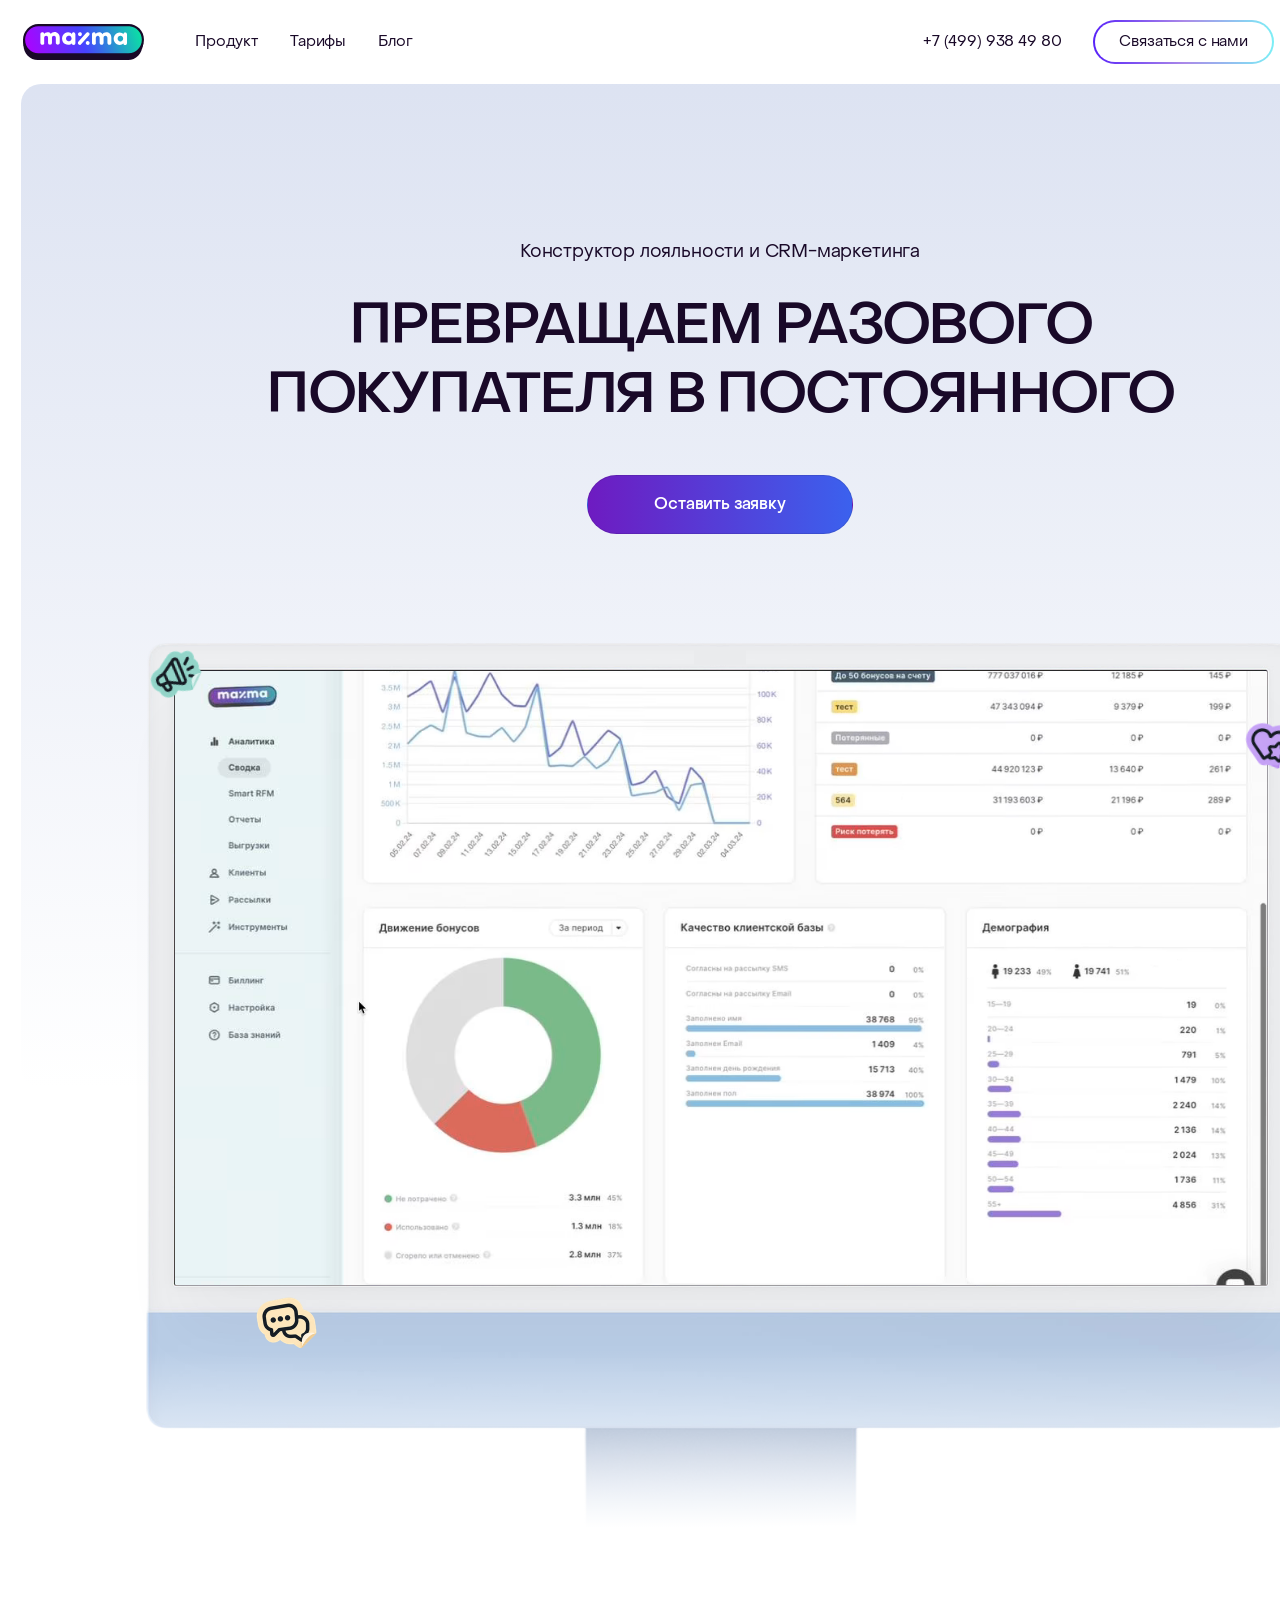
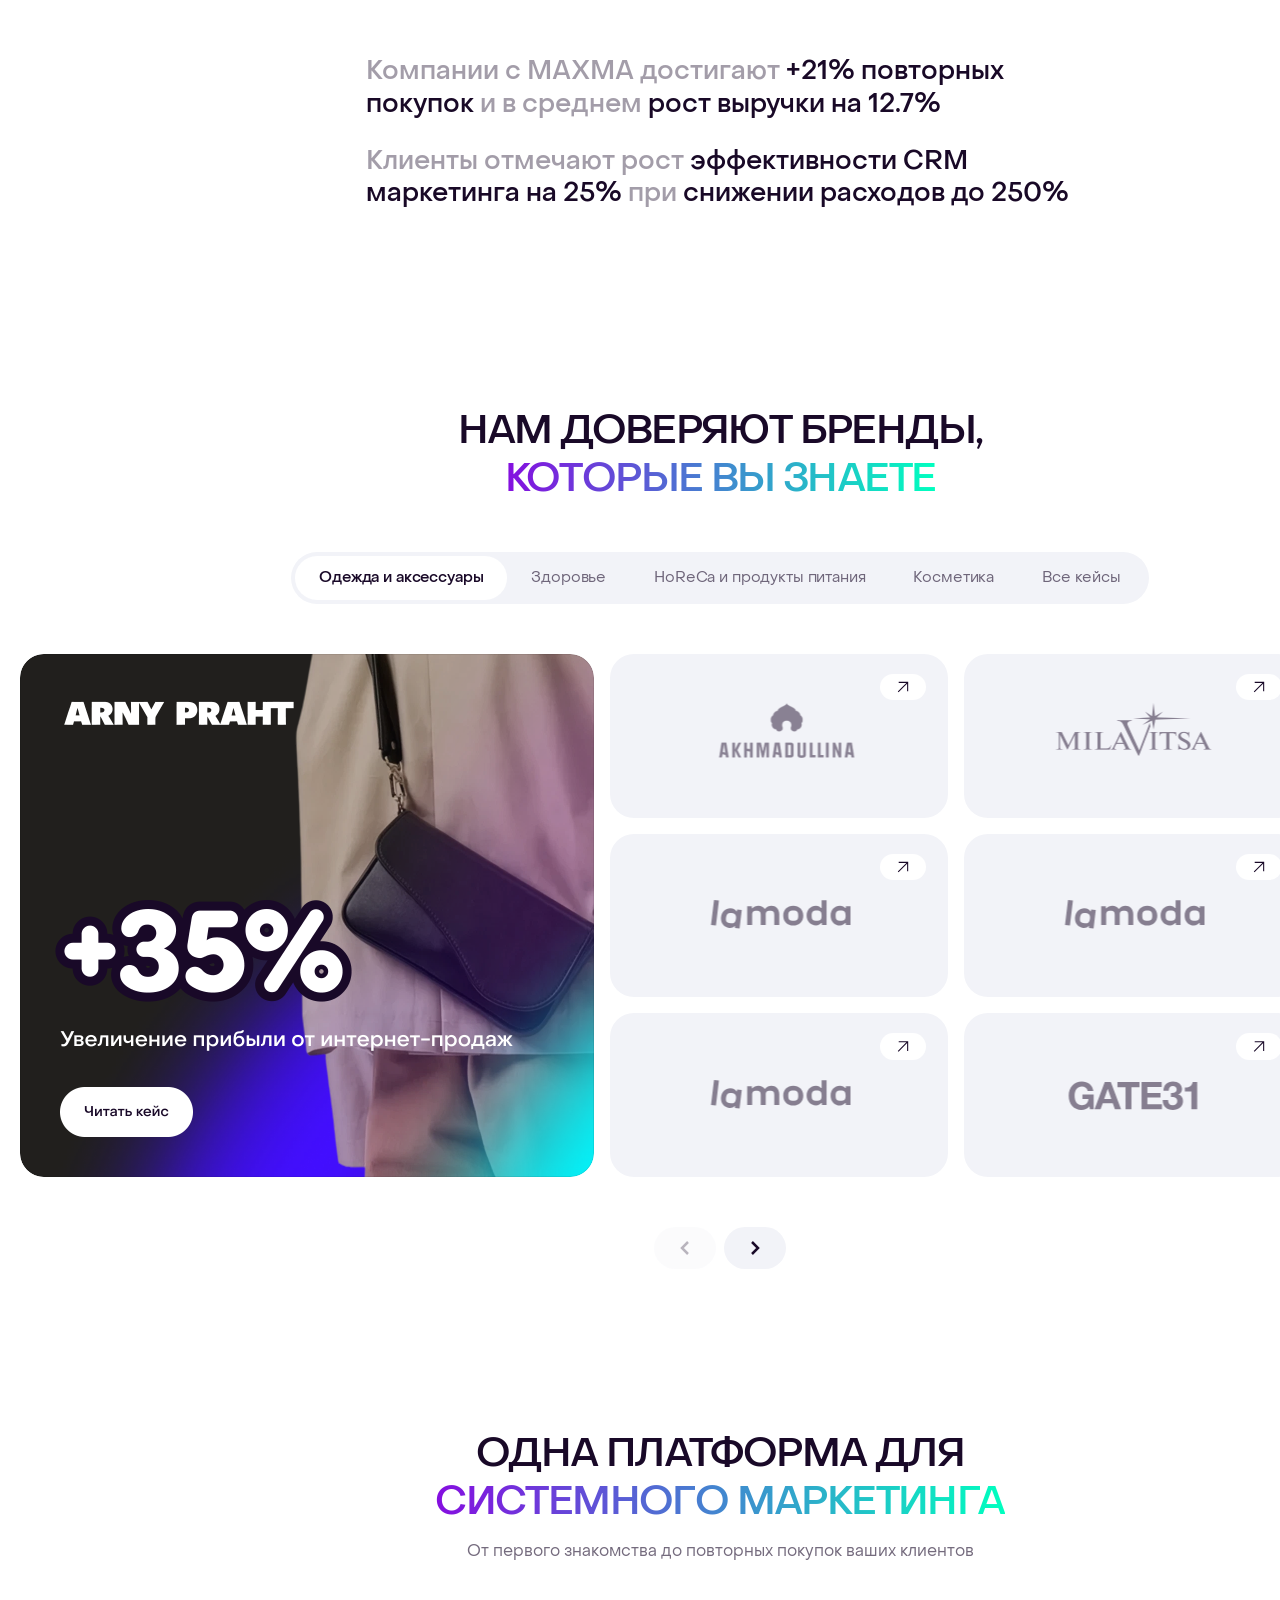
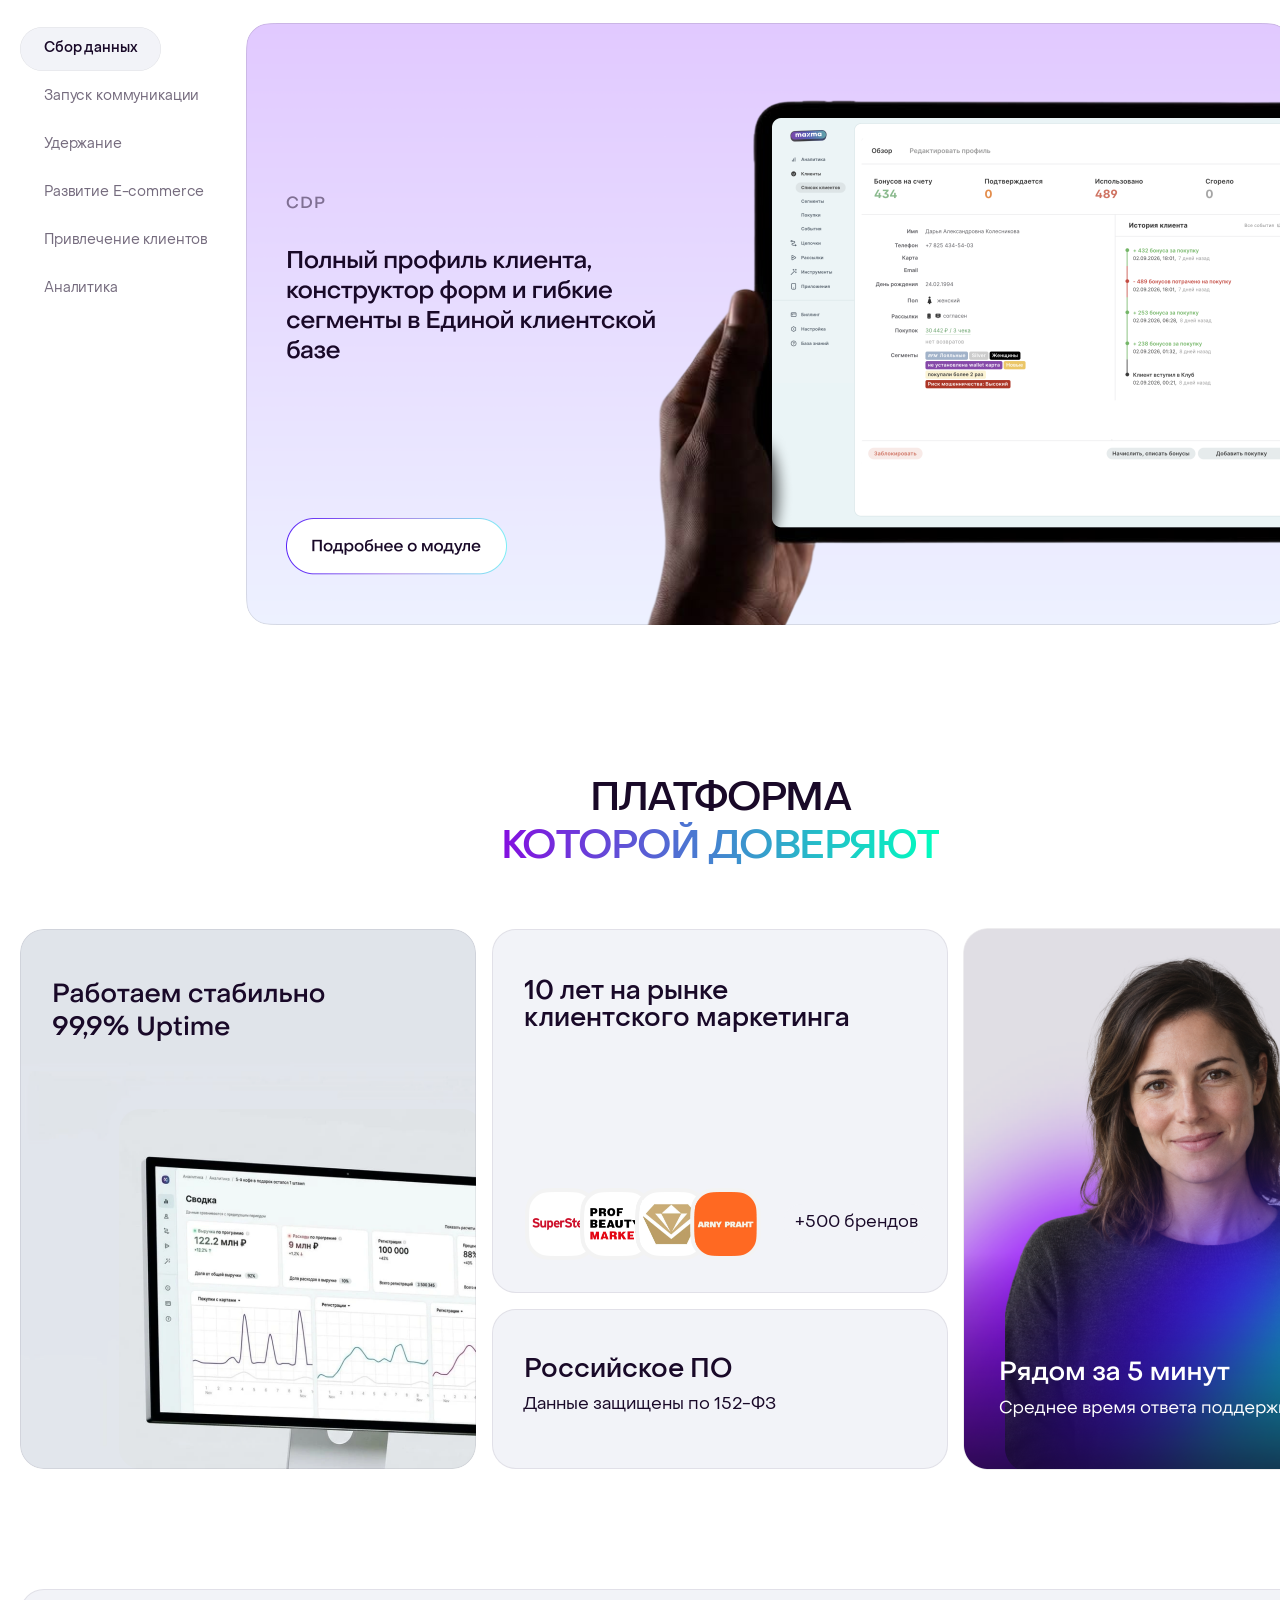
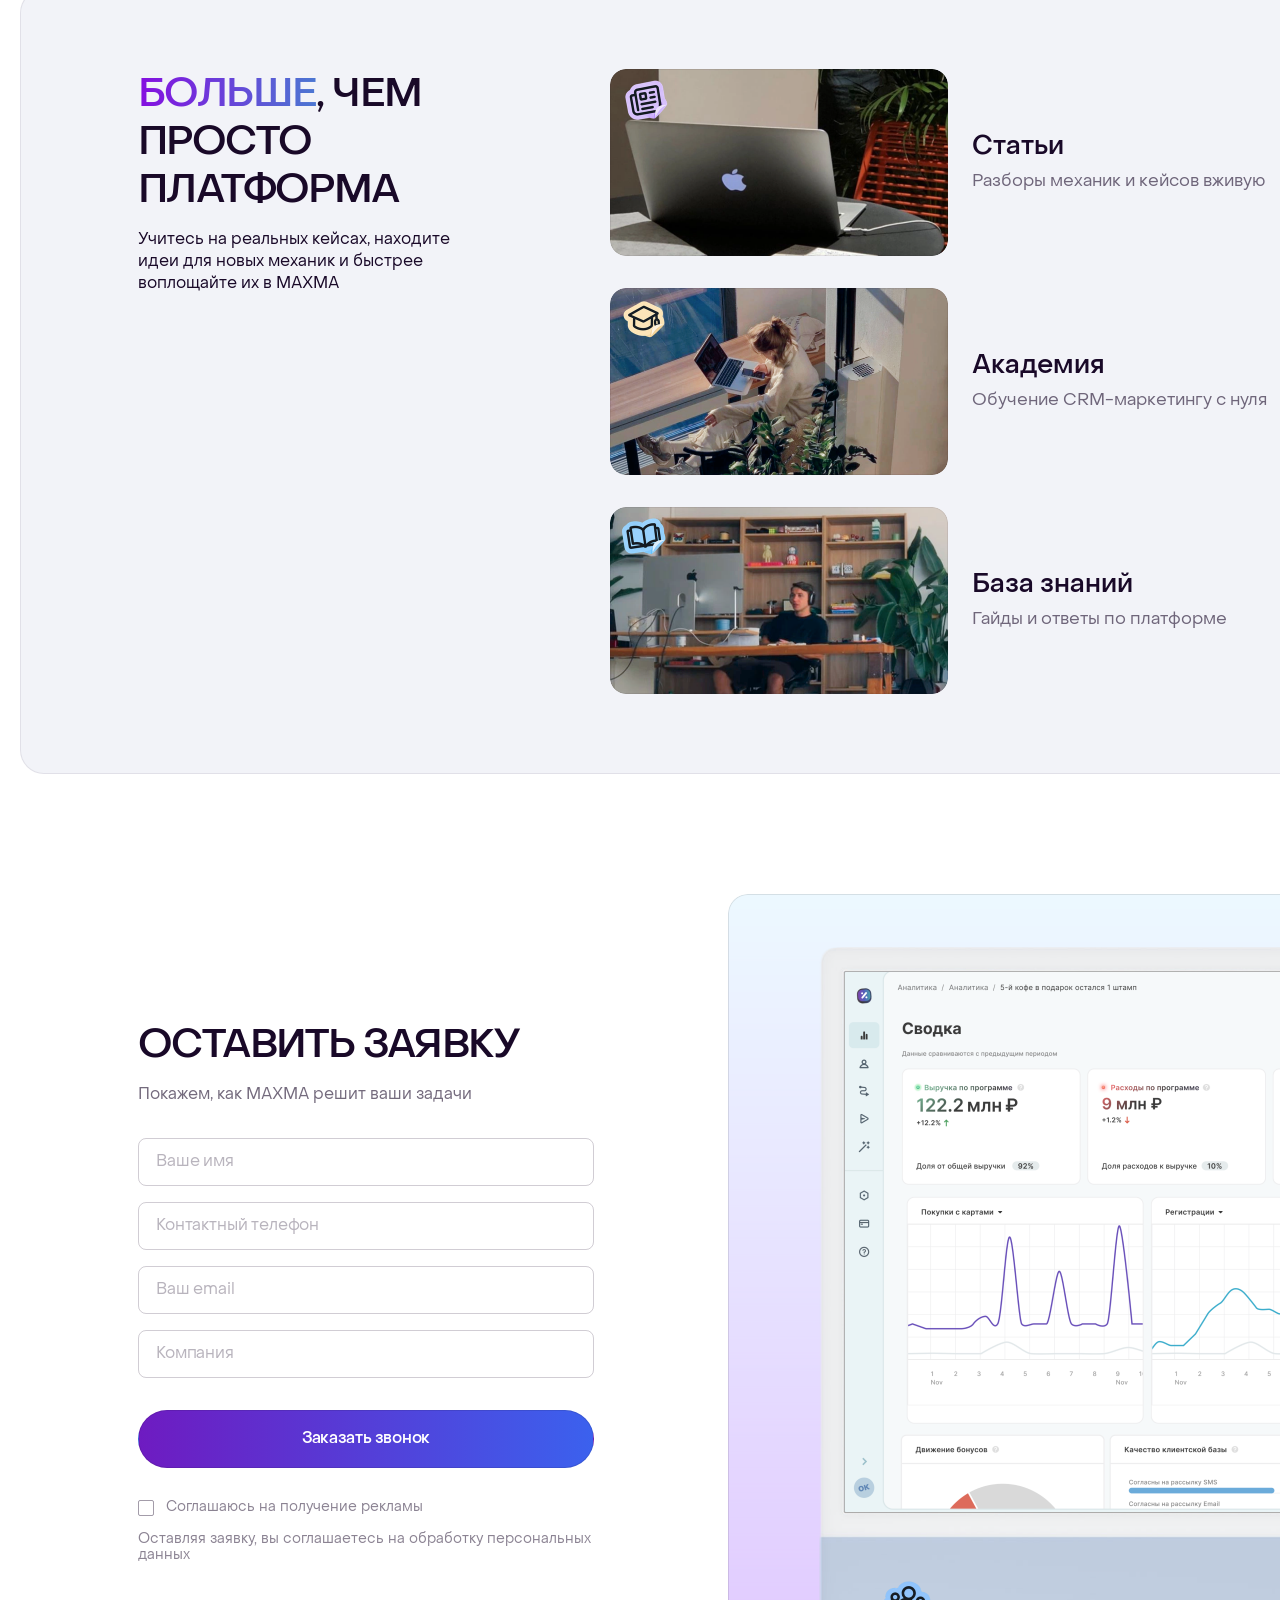
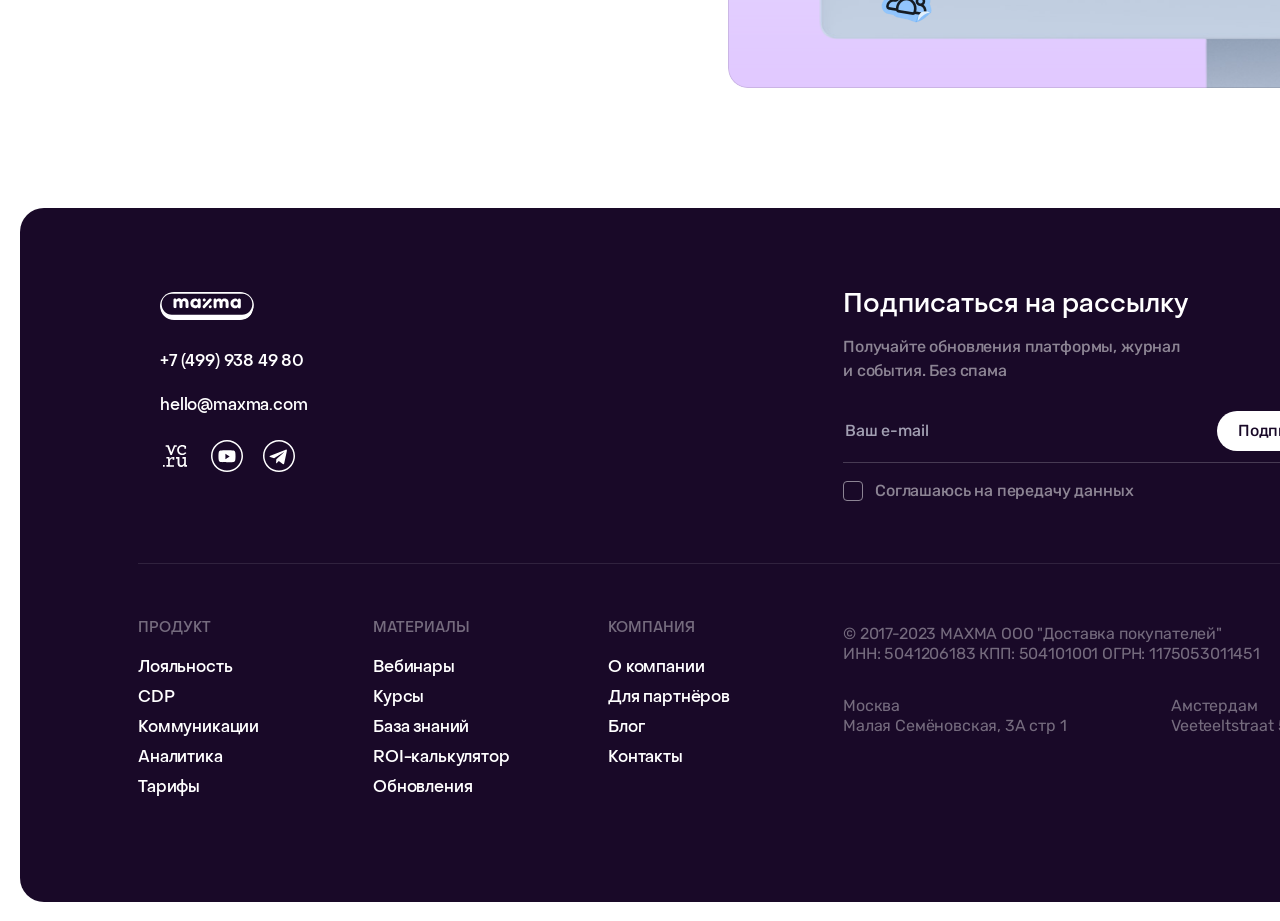
==== commit eb9e0ec8: "Rebuild the main page on the new mockup Header logo, hero with the monitor and stickers, client resu" ====
--- a/index.html
+++ b/index.html
@@ -6,14 +6,13 @@
 <title>MAXMA — Конструктор лояльности и CRM-маркетинга</title>
 <link rel="preconnect" href="https://fonts.googleapis.com">
 <link rel="preconnect" href="https://fonts.gstatic.com" crossorigin>
-<link href="https://fonts.googleapis.com/css2?family=Rubik:wght@400;500&display=swap" rel="stylesheet">
-<link href="https://fonts.googleapis.com/css2?family=Material+Symbols+Outlined:opsz,wght,FILL,GRAD@20..48,300,0,0&display=block" rel="stylesheet">
+<link href="https://fonts.googleapis.com/css2?family=Rubik:wght@400..500&display=swap" rel="stylesheet">
 <link rel="stylesheet" href="css/styles.css">
 </head>
 <body>
-<!-- ============ HEADER · 2956:17161 — fixed for the whole scroll ============ -->
+<!-- ============ HEADER · 14:130 — fixed for the whole scroll ============ -->
 <div class="hdr-bar">
-  <header class="hdr" data-node="2956:17161">
+  <header class="hdr" data-node="14:130">
     <div class="hdr__left">
       <a class="hdr__logo ph ph--svg" href="#" data-asset="logo-maxma" aria-label="MAXMA"></a>
       <nav class="hdr__nav">
@@ -35,104 +34,102 @@
 <div class="stage" id="stage">
 
   <!-- ============ HERO ============ -->
-  <div class="hero-bg" data-node="2929:17118"></div>
-
-  <section class="hero-copy" data-node="2929:17120">
+  <div class="hero-bg" data-node="14:129"></div>
+
+  <section class="hero-copy" data-node="14:144">
     <div class="hero-copy__head">
-      <p class="hero-kicker" data-node="2929:17122">Конструктор лояльности и CRM-маркетинга</p>
-      <h1 class="hero-title" data-node="2929:17123">Превращаем разового покупателя в постоянного</h1>
-    </div>
-    <a class="btn btn--grad hero-cta" href="#lead" data-node="2929:17124">Оставить заявку</a>
-  </section>
-
-  <div class="hero-badge" data-node="2929:17126">
-    <span class="hero-badge__avatars">
-      <span class="ph ph--round hero-badge__av hero-badge__av--back" data-asset="avatar-manager-back"></span>
-      <span class="ph ph--round hero-badge__av" data-asset="avatar-manager"></span>
-    </span>
-    <span class="hero-badge__text">Персональный аккаунт‑менеджер</span>
-  </div>
-
-  <span class="hero-free ph ph--svg" data-asset="manager-free" data-node="2929:17140" role="img" aria-label="Бесплатно"></span>
-
-  <div class="hero-feat hero-feat--1" data-node="2929:17132">
-    <span class="ms ms--24" aria-hidden="true">bolt</span>
-    <span>Интеграция за 30 дней</span>
-  </div>
-
-  <div class="hero-feat hero-feat--2" data-node="2929:17136">
-    <span class="ms ms--24" aria-hidden="true">token</span>
-    <span>Запуск без кода и долгих обучений</span>
-  </div>
-
-  <div class="hero-shot ph" data-node="2929:17119" data-asset="hero-dashboard"></div>
-
-  <!-- ============ CLIENT RESULTS · 3054:2809 ============ -->
-  <div class="results" data-node="3054:2809">
-    <p class="results__label" data-node="3052:2794">Результаты клиентов</p>
-    <div class="results__col" data-node="3052:2795">
-      <p class="results__line results__line--1 reveal" data-node="3052:2796">Компании с MAXMA достигают <b>+21% повторных покупок</b> и в среднем <b>рост выручки на&nbsp;12.7%</b></p>
-      <p class="results__line reveal" data-node="3052:2797">Клиенты отмечают рост <b>эффективности CRM маркетинга на&nbsp;25%</b> при <b>снижении расходов до&nbsp;250%</b></p>
-    </div>
-  </div>
-
-  <!-- ============ CLIENTS &amp; CASES · 3054:2808 ============ -->
-  <section class="ccl" data-node="3054:2808">
-    <h2 class="sec-title ccl__title" data-node="3052:2782">Нам доверяют бренды, <span class="muted">которые вы знаете</span></h2>
-
-    <div class="pill-tabs cases-tabs" data-node="3052:2737" role="tablist">
-      <button class="pill is-active" role="tab" aria-selected="true">Все сферы</button>
-      <button class="pill" role="tab" aria-selected="false">Фэшн-ритейл</button>
-      <button class="pill" role="tab" aria-selected="false">Красота и здоровье</button>
-      <button class="pill" role="tab" aria-selected="false">Рестораны и продукты</button>
-    </div>
-
-    <div class="ccl__row" data-node="3054:2806">
+      <p class="hero-kicker" data-node="14:146">Конструктор лояльности и CRM-маркетинга</p>
+      <h1 class="hero-title" data-node="14:147">Превращаем разового покупателя в постоянного</h1>
+    </div>
+    <a class="btn btn--grad hero-cta" href="#lead" data-node="14:148">Оставить заявку</a>
+  </section>
+
+  <!-- Monitor · 14:150. The dashboard on its screen is the looping recording. -->
+  <div class="hero-mon" data-node="14:150">
+    <div class="hero-mon__body ph" data-asset="hero-monitor" data-node="14:151"></div>
+    <div class="hero-mon__screen ph" data-asset="hero-dashboard" data-node="14:152"></div>
+    <span class="hero-mon__cam" data-node="14:153"></span>
+    <span class="hero-mon__fade" data-node="14:154"></span>
+    <span class="sticker sticker--megaphone" data-node="19:1359"><span class="ph" data-asset="sticker-megaphone"></span></span>
+    <span class="sticker sticker--heart" data-node="19:1360"><span class="ph" data-asset="sticker-heart"></span></span>
+    <span class="sticker sticker--dialogs" data-node="19:1362"><span class="ph" data-asset="sticker-dialogs"></span></span>
+  </div>
+
+  <!-- ============ CLIENT RESULTS · 20:1364 ============ -->
+  <div class="results" data-node="20:1364">
+    <p class="results__line reveal" data-node="20:1365">Компании с MAXMA достигают <b>+21% повторных покупок</b> и в среднем <b>рост выручки на&nbsp;12.7%</b></p>
+    <p class="results__line reveal" data-node="20:1366">Клиенты отмечают рост <b>эффективности CRM маркетинга на&nbsp;25%</b> при <b>снижении расходов до&nbsp;250%</b></p>
+  </div>
+
+  <!-- ============ CLIENTS &amp; CASES · 14:168 ============ -->
+  <section class="ccl" data-node="14:168">
+    <h2 class="sec-title ccl__title" data-node="14:169">Нам доверяют бренды, <span class="grad">которые вы знаете</span></h2>
+
+    <div class="pill-tabs cases-tabs" data-node="14:170" role="tablist">
+      <button class="pill is-active" role="tab" aria-selected="true">Одежда и аксессуары</button>
+      <button class="pill" role="tab" aria-selected="false">Здоровье</button>
+      <button class="pill" role="tab" aria-selected="false">HoReCa и продукты питания</button>
+      <button class="pill" role="tab" aria-selected="false">Косметика</button>
+      <button class="pill" role="tab" aria-selected="false">Все кейсы</button>
+    </div>
+
+    <div class="ccl__row" data-node="14:181">
       <div class="ccl__track" id="casesTrack">
 
-        <a class="ccase ph" href="#" data-asset="case-study-1" data-node="3052:2783" aria-label="Кейс HIRCOST: 1 800% ROI от программы лояльности и коммуникаций"></a>
-
-        <div class="lgrid" data-node="3054:2805">
-          <div class="lcard" data-node="3054:2801">
-            <span class="lcard__logo ph ph--logo" data-asset="client-04"></span>
-          </div>
-          <div class="lcard" data-node="3054:2804">
-            <span class="lcard__logo ph ph--logo" data-asset="client-05"></span>
-            <span class="lcard__arrow"><span class="ms ms--20" aria-hidden="true">arrow_outward</span></span>
-          </div>
-          <div class="lcard" data-node="3054:2802">
+        <a class="ccase ph" href="#" data-asset="case-study-1" data-node="29:456" aria-label="Кейс ARNY PRAHT: +35% прибыли от интернет-продаж"></a>
+
+        <div class="lgrid" data-node="14:212">
+          <a class="lcard" href="#" data-node="14:213">
+            <span class="lcard__logo ph" data-asset="client-04"></span>
+            <img class="lcard__arrow" src="assets/img/arrow-chip.svg" alt="">
+          </a>
+          <a class="lcard" href="#" data-node="14:217">
+            <span class="lcard__logo ph" data-asset="client-05"></span>
+            <img class="lcard__arrow" src="assets/img/arrow-chip.svg" alt="">
+          </a>
+          <a class="lcard" href="#" data-node="14:232">
             <span class="lcard__logo ph ph--logo" data-asset="client-03"></span>
-            <span class="lcard__arrow"><span class="ms ms--20" aria-hidden="true">arrow_outward</span></span>
-          </div>
-          <div class="lcard" data-node="3054:2803">
+            <img class="lcard__arrow" src="assets/img/arrow-chip.svg" alt="">
+          </a>
+          <a class="lcard" href="#" data-node="14:237">
+            <span class="lcard__logo ph ph--logo" data-asset="client-03"></span>
+            <img class="lcard__arrow" src="assets/img/arrow-chip.svg" alt="">
+          </a>
+          <a class="lcard" href="#" data-node="14:242">
+            <span class="lcard__logo ph ph--logo" data-asset="client-03"></span>
+            <img class="lcard__arrow" src="assets/img/arrow-chip.svg" alt="">
+          </a>
+          <a class="lcard" href="#" data-node="14:247">
             <span class="lcard__logo ph ph--logo" data-asset="client-07"></span>
-            <span class="lcard__arrow"><span class="ms ms--20" aria-hidden="true">arrow_outward</span></span>
-          </div>
-        </div>
-
-        <div class="ccl__peek" data-node="3052:2752"></div>
-      </div>
-    </div>
-
-    <div class="cases-nav" data-node="3052:2746">
-      <button class="navbtn" id="casesPrev" aria-label="Назад"><span class="ms ms--24" aria-hidden="true">chevron_left</span></button>
-      <button class="navbtn" id="casesNext" aria-label="Вперёд"><span class="ms ms--24" aria-hidden="true">chevron_right</span></button>
-    </div>
-  </section>
-
-  <!-- ============ PLATFORM ============ -->
-  <div class="sec-head platform-head" id="platform" data-node="2916:16777">
-    <h2 class="sec-title">Одна платформа для <span class="muted">всех этапов</span></h2>
+            <img class="lcard__arrow" src="assets/img/arrow-chip.svg" alt="">
+          </a>
+        </div>
+
+        <a class="ccase ph" href="#" data-asset="case-study-2" data-node="14:252" aria-label="Кейс SuperStep: +220 000 клиентов в базе за год"></a>
+
+        <div class="ccl__peek" data-node="14:274"></div>
+      </div>
+    </div>
+
+    <div class="cases-nav" data-node="14:276">
+      <button class="navbtn navbtn--prev" id="casesPrev" aria-label="Назад"><svg width="62" height="42" viewBox="0 0 62 42" aria-hidden="true"><path d="M34 27L28 21L34 15" fill="none" stroke="currentColor" stroke-width="2.5"/></svg></button>
+      <button class="navbtn" id="casesNext" aria-label="Вперёд"><svg width="62" height="42" viewBox="0 0 62 42" aria-hidden="true"><path d="M28 27L34 21L28 15" fill="none" stroke="currentColor" stroke-width="2.5"/></svg></button>
+    </div>
+  </section>
+
+  <!-- ============ PLATFORM · 14:282 ============ -->
+  <div class="sec-head platform-head" id="platform" data-node="14:283">
+    <h2 class="sec-title">Одна платформа для <span class="grad">системного маркетинга</span></h2>
     <p class="sec-sub">От первого знакомства до повторных покупок ваших клиентов</p>
   </div>
 
-  <div class="stage-tabs" data-node="2916:16822" role="tablist">
-    <button class="stab is-active" role="tab" aria-selected="true" data-slide="0"><span>Сбор данных</span><span class="stab__dot"><span class="ms ms--24" aria-hidden="true">photo_auto_merge</span></span></button>
-    <button class="stab" role="tab" aria-selected="false" data-slide="1"><span>Запуск коммуникации</span><span class="stab__dot"><span class="ms ms--24" aria-hidden="true">photo_auto_merge</span></span></button>
-    <button class="stab" role="tab" aria-selected="false" data-slide="2"><span>Удержание</span><span class="stab__dot"><span class="ms ms--24" aria-hidden="true">photo_auto_merge</span></span></button>
-    <button class="stab" role="tab" aria-selected="false" data-slide="3"><span>Развитие Е-commerce</span><span class="stab__dot"><span class="ms ms--24" aria-hidden="true">photo_auto_merge</span></span></button>
-    <button class="stab" role="tab" aria-selected="false" data-slide="4"><span>Привлечение клиентов</span><span class="stab__dot"><span class="ms ms--24" aria-hidden="true">photo_auto_merge</span></span></button>
-    <button class="stab" role="tab" aria-selected="false" data-slide="5"><span>Аналитика</span><span class="stab__dot"><span class="ms ms--24" aria-hidden="true">photo_auto_merge</span></span></button>
+  <div class="stage-tabs" data-node="14:287" role="tablist">
+    <button class="stab is-active" role="tab" aria-selected="true" data-slide="0">Сбор данных</button>
+    <button class="stab" role="tab" aria-selected="false" data-slide="1">Запуск коммуникации</button>
+    <button class="stab" role="tab" aria-selected="false" data-slide="2">Удержание</button>
+    <button class="stab" role="tab" aria-selected="false" data-slide="3">Развитие Е-commerce</button>
+    <button class="stab" role="tab" aria-selected="false" data-slide="4">Привлечение клиентов</button>
+    <button class="stab" role="tab" aria-selected="false" data-slide="5">Аналитика</button>
   </div>
 
   <div class="pcards" id="pcards">
@@ -146,147 +143,66 @@
     </div>
   </div>
 
-  <!-- ============ WHY / BENTO ============ -->
-  <h2 class="sec-title why-title" data-node="2916:16906">Максимум результата. <span class="muted">Минимум сложности.</span></h2>
-  <p class="sec-sub why-sub" data-node="2916:16907">Вы занимаетесь маркетингом — мы помогаем быстро внедрить платформу и получить первые результаты.</p>
-
-  <div class="why-bg" data-node="2916:16730"></div>
-
-  <section class="why-pin" id="whyPin" data-node="2916:16908">
-    <div class="why-pin__inner">
-      <div class="why-stack" id="whyStack">
-        <div class="why-card ph" data-asset="results-1" data-i="0"></div>
-        <div class="why-card ph" data-asset="results-2" data-i="1"></div>
-        <div class="why-card ph" data-asset="results-3" data-i="2"></div>
-        <div class="why-card ph" data-asset="results-4" data-i="3"></div>
-        <div class="why-card ph" data-asset="results-5" data-i="4"></div>
-      </div>
-      <div class="why-list" data-node="2916:16910">
-        <article class="why-step is-active" data-i="0">
-          <span class="why-step__pill" aria-hidden="true"><span class="ms ms--20">gradient</span></span>
-          <p class="why-step__title">Прозрачный старт</p>
-          <p class="why-step__desc">Без скрытых условий, сложных тарифов и неожиданных доплат.</p>
-        </article>
-        <hr class="why-list__rule">
-        <article class="why-step" data-i="1">
-          <span class="why-step__pill" aria-hidden="true"><span class="ms ms--20">rocket_launch</span></span>
-          <p class="why-step__title">Интеграция за 30 дней</p>
-          <p class="why-step__desc">Готовые решения для интеграции сайта, касс и мобильного приложения.</p>
-        </article>
-        <hr class="why-list__rule">
-        <article class="why-step" data-i="2">
-          <span class="why-step__pill" aria-hidden="true"><span class="ms ms--20">support_agent</span></span>
-          <p class="why-step__title">Поддержка на каждом этапе</p>
-          <p class="why-step__desc">Личный аккаунт-менеджер поможет получить максимум от платформы.</p>
-        </article>
-        <hr class="why-list__rule">
-        <article class="why-step" data-i="3">
-          <span class="why-step__pill" aria-hidden="true"><span class="ms ms--20">bolt</span></span>
-          <p class="why-step__title">От идеи до запуска — за минуты</p>
-          <p class="why-step__desc">Сегменты и кампании — без разработчиков и сложных настроек.</p>
-        </article>
-        <hr class="why-list__rule">
-        <article class="why-step" data-i="4">
-          <span class="why-step__pill" aria-hidden="true"><span class="ms ms--20">trending_up</span></span>
-          <p class="why-step__title">Растите с нами</p>
-          <p class="why-step__desc">Получайте видимый рост метрик уже в первый месяц после запуска.</p>
-        </article>
-      </div>
-    </div>
-  </section>
-
-  <div class="sec-head bento-head">
-    <h2 class="sec-title">Нам доверяют свои клиентские данные</h2>
-    <p class="sec-sub">Стабильность работы сервисов и безопасность данных</p>
-  </div>
-
-  <!-- ============ BENTO · 2916:16732 ============ -->
-  <div class="bento" data-node="2916:16732">
-
-    <div class="bento__card bento__card--years" data-node="2916:16734">
-      <p class="bento__lead">10 лет на рынке клиентского маркетинга с 500+ довольными клиентами</p>
-    </div>
-
-    <div class="bento__card bento__card--uptime" data-node="2916:16739">
-      <p class="bento__label">Uptime</p>
-      <p class="bignum">99,9%</p>
-      <p class="bento__note">Стабильная работа даже в периоды пиковых нагрузок и <a href="https://status.maxma.com/" target="_blank" rel="noopener">мониторинг инцидентов</a> онлайн.</p>
-    </div>
-
-    <div class="bento__card bento__card--sec" data-node="2916:16733">
-      <span class="bento__shield ph" data-asset="shield-icon" aria-hidden="true"><span class="ms ms--64">security</span></span>
-      <p class="bento__lead bento__lead--center">152-ФЗ и безопасное хранение даных</p>
-    </div>
-
-    <div class="bento__card bento__card--2fa" data-node="2916:16750">
-      <p class="bento__lead">2FA</p>
-      <div class="minicard">
-        <span class="minicard__av"></span>
-        <span class="minicard__txt">
-          <b>Ваша компания</b>
-          <i>189 930 клиентов</i>
-        </span>
-      </div>
-    </div>
-
-    <div class="bento__card bento__card--expert" data-node="2916:16745">
-      <p class="bento__lead">Ваш личный эксперт по платформе</p>
-      <span class="bento__plate"></span>
-      <p class="bignum bignum--free">0₽</p>
-    </div>
-
-  </div>
-
-
-  <!-- ============ BLOG ============ -->
-  <div class="sec-head blog-head" id="blog" data-node="2916:16924">
-    <h2 class="sec-title">Maxma делится инсайтами</h2>
-    <p class="sec-sub">Учитесь на реальных кейсах, находите идеи для новых механик и быстрее воплощайте их в MAXMA.</p>
-  </div>
-
-  <div class="insights">
-    <a class="insight insight--academy" href="#" data-node="3036:1531">
-      <span class="insight__left">
-        <span class="insight__badge">
-          <span class="insight__pill"></span>
-          <span class="insight__name">Академия</span>
-          <span class="insight__chip">Бесплатный курс</span>
-        </span>
-        <span class="insight__desc">Бесплатный курс по CRM-маркетингу — от базовых принципов до сложных механик.</span>
+  <!-- ============ TRUST · 14:358 ============ -->
+  <section class="trust" data-node="14:358">
+    <h2 class="sec-title trust__title" data-node="14:359">Платформа <span class="grad">Которой доверяют</span></h2>
+    <div class="trust__row" data-node="14:360">
+      <div class="trust__uptime ph" data-asset="trust-uptime" data-node="14:361" role="img" aria-label="Работаем стабильно 99,9% Uptime"></div>
+      <div class="trust__col" data-node="14:365">
+        <div class="trust__card trust__card--years" data-node="14:366">
+          <p class="trust__lead trust__lead--years">10 лет на рынке клиентского маркетинга</p>
+          <span class="trust__logos ph" data-asset="trust-logos" data-node="14:368"></span>
+          <span class="trust__chip" data-node="14:379">+500 брендов</span>
+        </div>
+        <div class="trust__card trust__card--ru" data-node="14:381">
+          <p class="trust__lead trust__lead--ru">Российское ПО</p>
+          <p class="trust__note">Данные защищены по 152-ФЗ</p>
+        </div>
+      </div>
+      <div class="trust__support ph" data-asset="trust-support" data-node="14:384" role="img" aria-label="Рядом за 5 минут — среднее время ответа поддержки"></div>
+    </div>
+  </section>
+
+  <!-- ============ MORE THAN A PLATFORM · 20:1457 ============ -->
+  <div class="more-bg" data-node="14:421"></div>
+  <h2 class="sec-title more-title" id="blog" data-node="14:425"><span class="grad">Больше</span>, чем просто платформа</h2>
+  <p class="more-sub" data-node="14:427">Учитесь на реальных кейсах, находите идеи для новых механик и быстрее воплощайте их в MAXMA</p>
+
+  <div class="more-list" data-node="15:687">
+    <a class="more-row" href="#" data-node="15:684">
+      <span class="more-row__pic ph" data-asset="more-articles" data-node="14:490"></span>
+      <span class="more-row__text">
+        <span class="more-row__head"><span class="more-row__name">Статьи</span><img class="more-row__arrow" src="assets/img/arrow-chip.svg" alt=""></span>
+        <span class="more-row__desc">Разборы механик и кейсов вживую</span>
       </span>
-      <span class="ms ms--24 insight__arrow" aria-hidden="true">arrow_outward</span>
     </a>
-    <a class="insight insight--articles" href="#" data-node="3036:1531">
-      <span class="insight__left">
-        <span class="insight__badge">
-          <span class="insight__pill"></span>
-          <span class="insight__name">Статьи</span>
-          <span class="insight__chip">CRM–маректинг</span>
-        </span>
-        <span class="insight__desc">Разборы реальных кейсов, новых механик и лучших практик CRM-маркетинга.</span>
+    <a class="more-row" href="#" data-node="15:685">
+      <span class="more-row__pic ph" data-asset="more-academy" data-node="14:489"></span>
+      <span class="more-row__text">
+        <span class="more-row__head"><span class="more-row__name">Академия</span><img class="more-row__arrow" src="assets/img/arrow-chip.svg" alt=""></span>
+        <span class="more-row__desc">Обучение CRM-маркетингу с нуля</span>
       </span>
-      <span class="ms ms--24 insight__arrow" aria-hidden="true">arrow_outward</span>
     </a>
-    <a class="insight insight--kb" href="#" data-node="3036:1531">
-      <span class="insight__left">
-        <span class="insight__badge">
-          <span class="insight__pill"></span>
-          <span class="insight__name">База знаний</span>
-          <span class="insight__chip">По платформе</span>
-        </span>
-        <span class="insight__desc">Подробные инструкции и лучшие практики работы с платформой.</span>
+    <a class="more-row" href="#" data-node="15:686">
+      <span class="more-row__pic ph" data-asset="more-kb" data-node="14:488"></span>
+      <span class="more-row__text">
+        <span class="more-row__head"><span class="more-row__name">База знаний</span><img class="more-row__arrow" src="assets/img/arrow-chip.svg" alt=""></span>
+        <span class="more-row__desc">Гайды и ответы по платформе</span>
       </span>
-      <span class="ms ms--24 insight__arrow" aria-hidden="true">arrow_outward</span>
     </a>
   </div>
 
-  <!-- ============ LEAD FORM · 2968:17246 ============ -->
-  <section class="lead" id="lead" data-node="2968:17246">
-
-    <form class="lead__form" id="leadForm" novalidate data-node="2916:16946">
+  <span class="more-sticker more-sticker--1 ph" data-asset="sticker-articles" data-node="20:1462"></span>
+  <span class="more-sticker more-sticker--2 ph" data-asset="sticker-academy" data-node="20:1461"></span>
+  <span class="more-sticker more-sticker--3 ph" data-asset="sticker-kb" data-node="20:1460"></span>
+
+  <!-- ============ LEAD FORM · 14:423 ============ -->
+  <section class="lead" id="lead" data-node="14:423">
+
+    <form class="lead__form" id="leadForm" novalidate data-node="14:394">
       <div class="lead__head">
         <p class="lead__title">Оставить заявку</p>
-        <p class="lead__sub">Получите решение для вашего бизнеса</p>
+        <p class="lead__sub">Покажем, как MAXMA решит ваши задачи</p>
       </div>
       <div class="lead__fields">
         <label class="field"><input type="text" name="name" placeholder="Ваше имя" autocomplete="name"></label>
@@ -294,30 +210,30 @@
         <label class="field"><input type="email" name="email" placeholder="Ваш email" autocomplete="email"></label>
         <label class="field"><input type="text" name="company" placeholder="Компания" autocomplete="organization"></label>
       </div>
-      <button class="btn btn--grad lead__submit" type="submit">Получить предложение</button>
+      <button class="btn btn--grad lead__submit" type="submit">Заказать звонок</button>
       <div class="lead__agreement">
         <label class="check"><input type="checkbox" name="ads"><span class="check__box"></span><span class="check__label">Соглашаюсь на получение рекламы</span></label>
         <p class="lead__legal">Оставляя заявку, вы соглашаетесь на обработку персональных данных</p>
       </div>
     </form>
 
-    <div class="lead__visual ph" data-node="2916:16966" data-asset="lead-visual"></div>
-  </section>
-
-  <!-- ============ FOOTER · 2916:17020 ============ -->
-  <footer class="ftr" data-node="2916:17020">
+    <div class="lead__visual ph" data-node="14:414" data-asset="lead-visual"></div>
+  </section>
+
+  <!-- ============ FOOTER · 27:243 ============ -->
+  <footer class="ftr" data-node="27:243">
     <span class="ftr__logo ph ph--svg" data-asset="logo-maxma-white"></span>
 
-    <div class="ftr__contacts">
+    <div class="ftr__contacts" data-node="27:263">
       <a class="ftr__contact" href="tel:+74999384980">+7 (499) 938 49 80</a>
       <a class="ftr__contact" href="mailto:hello@maxma.com">hello@maxma.com</a>
       <div class="ftr__social">
-        <span class="ftr__soc ph ph--svg" data-asset="soc-telegram" style="--sw:24px;--sh:22px"></span>
-        <span class="ftr__soc ph ph--svg" data-asset="soc-vc" style="--sw:84px;--sh:32px"></span>
-      </div>
-    </div>
-
-    <div class="ftr__sub">
+        <a class="ftr__soc ftr__soc--vc" href="#" aria-label="vc.ru"><img src="assets/img/soc-vc.svg" alt="" width="23.8125" height="22.1849"></a>
+        <img class="ftr__soc" src="assets/img/soc-yt-tg.svg" alt="YouTube, Telegram" width="84" height="32">
+      </div>
+    </div>
+
+    <div class="ftr__sub" data-node="27:284">
       <div class="ftr__subhead">
         <p class="ftr__subtitle">Подписаться на рассылку</p>
         <p class="ftr__subdesc">Получайте обновления платформы, журнал<br>и события. Без спама</p>
@@ -329,9 +245,9 @@
       <label class="check check--light"><input type="checkbox" name="consent"><span class="check__box"></span><span class="check__label">Соглашаюсь на передачу данных</span></label>
     </div>
 
-    <div class="ftr__body">
+    <div class="ftr__body" data-node="27:245">
       <hr class="ftr__rule">
-      <div class="ftr__cols">
+      <div class="ftr__cols" data-node="27:247">
         <div class="ftr__col">
           <p class="ftr__coltitle">Продукт</p>
           <ul><li><a href="#">Лояльность</a></li><li><a href="#">CDP</a></li><li><a href="#">Коммуникации</a></li><li><a href="#">Аналитика</a></li><li><a href="#">Тарифы</a></li></ul>
@@ -344,13 +260,12 @@
           <p class="ftr__coltitle">Компания</p>
           <ul><li><a href="#">О компании</a></li><li><a href="#">Для партнёров</a></li><li><a href="#">Блог</a></li><li><a href="#">Контакты</a></li></ul>
         </div>
-      </div>
-      <hr class="ftr__rule">
-      <div class="ftr__legal">
-        <p>© 2017-2023 MAXMA ООО "Доставка покупателей"<br>ИНН: 5041206183 КПП: 504101001 ОГРН: 1175053011451</p>
-        <div class="ftr__addr">
-          <p>Москва<br>Малая Семёновская, 3А стр 1</p>
-          <p>Амстердам<br>Veeteeltstraat 58, 1097WZ</p>
+        <div class="ftr__legal" data-node="29:329">
+          <p>© 2017-2023 MAXMA ООО "Доставка покупателей"<br>ИНН: 5041206183 КПП: 504101001 ОГРН: 1175053011451</p>
+          <div class="ftr__addr">
+            <p>Москва<br>Малая Семёновская, 3А стр 1</p>
+            <p>Амстердам<br>Veeteeltstraat 58, 1097WZ</p>
+          </div>
         </div>
       </div>
     </div>
--- a/css/styles.css
+++ b/css/styles.css
@@ -1,8 +1,10 @@
 /* =====================================================================
-   MAXMA — main page concept
-   Figma: rvnkwI3A1eiLfX71NL843O · frame 3026:659 (1440 × 8418)
+   MAXMA — main page
+   Figma: J5O8dq0z1hB7ba68lMvQYn · frame «Главная» 14:128 (1440 × 8115)
    Fixed-width 1440 prototype. Every block is placed at its Figma
-   coordinates; inner layouts mirror the Figma auto-layout.
+   coordinates; inner layouts mirror the Figma auto-layout. The
+   «Максимум результата» block is left out for now, so everything from
+   «Платформа, которой доверяют» down sits 794px higher than in Figma.
    ===================================================================== */
 
 /* ---------- Object Sans (PP Object Sans) ---------- */
@@ -24,7 +26,7 @@
   --surface:#f2f3f8;
   --hairline:rgba(0,0,0,.1);
   --grad-cta:linear-gradient(90deg,#6e1bc1 0%,#3b61ee 100%);
-  --grad-text:linear-gradient(90deg,#850ee0 0%,#01f6fe 100%);
+  --grad-text:linear-gradient(90deg,#850ee0 0%,#00ffbf 100%);
   --grad-border:linear-gradient(270deg,#7ceff6 0%,#aa89e8 49.67%,#5822f8 100%);
   --sans:"Object Sans","Helvetica Neue",Arial,sans-serif;
   --rubik:"Rubik","Object Sans",Arial,sans-serif;
@@ -55,7 +57,7 @@
 /* Layout sits on a 1440 grid and the frame does not clip: full-bleed art
    (the hero gradient at 1520) paints past the frame edge, and wider screens
    just show white to either side. */
-.stage{position:relative;width:1440px;height:11307px;margin:0 auto;background:#fff}
+.stage{position:relative;width:1440px;height:7321px;margin:0 auto;background:#fff}
 .stage>*{position:absolute}
 
 /* ---------- asset placeholders ----------
@@ -77,24 +79,6 @@
 .ph--round{border-radius:50%}
 
 
-/* ---------- icons · Google Material Symbols Outlined, wght 300 ---------- */
-.ms{
-  font-family:"Material Symbols Outlined";font-weight:normal;font-style:normal;
-  line-height:1;letter-spacing:normal;text-transform:none;white-space:nowrap;
-  direction:ltr;display:inline-block;flex:none;color:var(--ink);
-  -webkit-font-feature-settings:"liga";font-feature-settings:"liga";
-  -webkit-font-smoothing:antialiased;
-  font-variation-settings:"FILL" 0,"wght" 300,"GRAD" 0,"opsz" 24;
-}
-/* Until the icon font is there the ligature would render as the word
-   "bolt"/"token"/... — keep the glyphs hidden rather than show that. */
-.ms{visibility:hidden}
-.fonts-ready .ms{visibility:visible}
-.ms--20{font-size:20px;width:20px;height:20px;font-variation-settings:"FILL" 0,"wght" 300,"GRAD" 0,"opsz" 20}
-.ms--24{font-size:24px;width:24px;height:24px}
-.ms--32{font-size:32px;width:32px;height:32px}
-.ms--64{font-size:64px;width:64px;height:64px;font-variation-settings:"FILL" 0,"wght" 300,"GRAD" 0,"opsz" 40}
-
 /* ---------- reveal on scroll ---------- */
 .reveal{opacity:0;transform:translateY(18px);transition:opacity .7s ease,transform .7s cubic-bezier(.2,.6,.3,1)}
 .reveal.is-in{opacity:1;transform:none}
@@ -105,7 +89,9 @@
   font-weight:500;font-size:40px;line-height:1.2;letter-spacing:-1.6px;
   text-transform:uppercase;text-align:center;color:var(--ink);
 }
-.sec-title .muted{color:var(--ink-40)}
+/* Figma sits big caps a few px lower in a fixed line-height than the browser
+   does with Object Sans' metrics; nudge the glyphs without moving the box. */
+.sec-title,.lead__title{transform:translateY(3px)}
 .sec-sub{
   font-weight:400;font-size:16px;line-height:22px;
   text-align:center;color:var(--ink);opacity:.6;
@@ -114,23 +100,11 @@
 .grad{
   background:var(--grad-text);
   -webkit-background-clip:text;background-clip:text;color:transparent;
-}
-.bignum{
-  font-weight:500;font-size:79.812px;line-height:1.2;
-  text-transform:uppercase;color:#fff;white-space:nowrap;
-  text-shadow:2px 2px 0 var(--ink);
-  -webkit-text-stroke:1px var(--ink);
-}
-/* In the bento the numbers carry a gradient fill instead. drop-shadow is used
-   rather than text-shadow because background-clip:text leaves the glyphs
-   transparent and a text shadow would show straight through them. */
-.bento .bignum{
-  background:linear-gradient(135deg,#9fd4ef 0%,#7b63cf 55%,#6b4fc4 100%);
-  -webkit-background-clip:text;background-clip:text;color:transparent;
-  text-shadow:none;-webkit-text-stroke:0;
-  filter:drop-shadow(2px 2px 0 #000);
-}
-
+  /* text-clipped backgrounds only paint the content box: the vertical pad
+     keeps the breve of Й and other tall caps inside it (inline padding
+     doesn't touch the line box) */
+  padding:.2em 0;
+}
 /* ---------- buttons ---------- */
 .btn{
   display:inline-flex;align-items:center;justify-content:center;
@@ -152,29 +126,27 @@
   background:var(--grad-cta);color:#fff;font-size:16px;letter-spacing:-.16px;
 }
 .btn--grad:hover{box-shadow:0 10px 26px rgba(110,27,193,.35)}
-.btn--white{background:#fff;color:var(--ink);border-radius:42px;padding:8px 24px;height:54px;font-size:14px;line-height:18px;letter-spacing:0}
-.btn--sm{font-size:14px;line-height:18px;letter-spacing:0}
-.btn--pill{height:40px;padding:8px 20px;border-radius:70px;font-family:var(--rubik);font-weight:500;font-size:16px;line-height:24px;letter-spacing:-.16px}
-
-/* =====================================================================
-   HEADER · 2956:17161
-   ===================================================================== */
-/* Fixed for the whole scroll, on a plain white band. */
-/* No backdrop — the header rides straight over the page. */
+.btn--white{background:#fff;color:var(--ink)}
+.btn--pill{height:40px;padding:8px 20px;border-radius:70px;font-family:var(--rubik);font-weight:450;font-size:16px;line-height:24px;letter-spacing:-.16px}
+
+/* =====================================================================
+   HEADER · 14:130
+   ===================================================================== */
+/* Fixed for the whole scroll, no backdrop — it rides straight over the page. */
 .hdr-bar{position:fixed;top:0;left:0;width:100%;height:84px;z-index:100;pointer-events:none}
 .hdr-bar .hdr{pointer-events:auto}
-.hdr{position:relative;width:1440px;height:48px;margin:0 auto;top:18px;display:flex;align-items:center;justify-content:space-between;padding:0 21px}
+.hdr{position:relative;width:1440px;height:48px;margin:0 auto;top:18px;display:flex;align-items:center;justify-content:space-between;padding:0 20px 0 21px}
 /* Продукт / Тарифы / Блог are not links yet. */
 .hdr__nav span{font-size:15px;line-height:24px;letter-spacing:-.15px;color:var(--ink);white-space:nowrap;cursor:default}
 .hdr__left{display:flex;align-items:center;gap:30px}
-.hdr__logo{width:129px;height:38px}
+.hdr__logo{width:124px;height:36.978px}
 .hdr__nav{display:flex;align-items:center;gap:32px;height:38px;padding:12px 20px;border-radius:4px}
 .hdr__right{display:flex;align-items:center;gap:32px;height:48px}
 .hdr__phone{font-size:15px;line-height:24px;letter-spacing:-.15px;white-space:nowrap}
 .hdr__actions{display:flex;align-items:center;gap:8px;height:48px;padding:12px 0;border-radius:4px}
 
 /* =====================================================================
-   HERO
+   HERO · 14:129 / 14:144 / 14:150
    ===================================================================== */
 /* --hero-p goes 0 -> 1 over the first screen of scrolling (js/main.js):
    the rounded gradient card grows into a full-bleed background. */
@@ -184,313 +156,184 @@
   width:calc(1398px + 122px * var(--hero-p,0));
   height:calc(1004px + 488px * var(--hero-p,0));
   border-radius:calc(20px * (1 - var(--hero-p,0)));
-  background:linear-gradient(0deg,#d0f6f1 0%,#dae2fc 100%);opacity:.6;
-}
-
-.hero-copy{left:281px;top:259px;width:878px;display:flex;flex-direction:column;align-items:center;gap:48px}
+  background:linear-gradient(0deg,#fff 0%,#c6d0e9 100%);opacity:.6;
+}
+
+.hero-copy{left:281px;top:239px;width:878px;display:flex;flex-direction:column;align-items:center;gap:48px}
 .hero-copy__head{display:flex;flex-direction:column;align-items:center;gap:27px;width:100%}
-.hero-kicker{font-size:18px;line-height:24px;letter-spacing:-.18px;text-align:center;color:var(--ink);width:100%}
+.hero-kicker{font-size:18px;line-height:24px;letter-spacing:-.18px;text-align:center;color:var(--ink);width:100%;transform:translateY(2px)}
 .hero-title{
   width:1038.906px;font-weight:500;font-size:57.283px;line-height:1.2;
   letter-spacing:-2.2913px;text-transform:uppercase;text-align:center;color:var(--ink);
+  transform:translateY(5px); /* same baseline nudge as .sec-title */
 }
 .hero-cta{width:266px}
 
-.hero-badge{left:1187px;top:112px;width:202px;height:64px;display:flex;align-items:center;gap:14px;padding:14px 0 14px 14px;border-radius:20px}
-.hero-badge__avatars{position:relative;width:34px;height:34px;flex:none}
-.hero-badge__av{position:absolute;inset:0;width:34px;height:34px}
-.hero-badge__av--back{opacity:.5}
-.hero-badge__text{width:140px;hyphens:none;font-size:15px;line-height:18px;letter-spacing:-.3px;color:var(--ink)}
-
-.hero-free{left:1246px;top:171px;width:105px;height:30.54px}
-
-.hero-feat{display:flex;align-items:center;gap:8px}
-.hero-feat span:not(.ms){font-size:15px;line-height:18px;letter-spacing:-.3px;white-space:nowrap}
-.hero-feat--1{left:454px;top:663px;width:201px;height:24px}
-.hero-feat--2{left:698px;top:663px;width:288px;height:24px}
-
-/* ...and the dashboard grows 15% along with it. */
-.hero-shot{
-  /* Box follows the recording's own ratio (1346x780) rather than the 1106x738
-     of the still it replaced — otherwise `contain` left ~97px empty below it. */
-  left:167px;top:727px;width:1106px;aspect-ratio:1346/780;
-  border:6px solid var(--ink);border-radius:12px;overflow:hidden;
-  box-shadow:0 22px 54px rgba(25,9,40,.13);
+/* Monitor group · 14:150. Children sit at their Figma offsets from the
+   monitor's own box (146, 643); the whole group grows 15% with --hero-p. */
+.hero-mon{
+  left:146px;top:643px;width:1148px;height:934px;
   transform:scale(calc(1 + .15 * var(--hero-p,0)));transform-origin:50% 0;
 }
-.hero-shot video{width:100%;height:100%;object-fit:cover;display:block}
-
-/* =====================================================================
-   CLIENT RESULTS · 3054:2809
-   ===================================================================== */
-.results{left:283px;top:1764px;width:911px;display:flex;align-items:flex-start;gap:165px}
-.results__label{
-  font-weight:500;font-size:16px;line-height:1.24;white-space:nowrap;
-  background:var(--grad-cta);
-  -webkit-background-clip:text;background-clip:text;color:transparent;
-  width:171px;
-}
-.results__col{width:575px;display:flex;flex-direction:column;gap:40px}
-.results__line{font-weight:500;font-size:20px;line-height:1.24;color:var(--ink-40)}
-.results__line--1{width:544px}
-.results__line b{font-weight:500;color:#190927;text-decoration:underline solid transparent;text-underline-offset:4px;text-decoration-thickness:1.5px;transition:text-decoration-color .2s ease}
+.hero-mon>*{position:absolute}
+.hero-mon__body{inset:0;background-color:transparent;background-size:100% 100%}
+.hero-mon__screen{
+  left:28px;top:27px;width:1094px;height:616.126px;
+  border:1px solid rgba(25,9,40,.1);border-radius:1.002px;overflow:hidden;
+  box-shadow:0 49.458px 65.284px rgba(0,0,0,.03);
+}
+/* The recording is a touch taller than the screen: pin it to the top and
+   let the bottom crop, like the still in the mockup. */
+.hero-mon__screen video{object-fit:cover;object-position:50% 0}
+.hero-mon__cam{left:548px;top:4px;width:52px;height:18px;background:#eaebed}
+.hero-mon__fade{left:1px;top:706px;width:1147px;height:228px;background:linear-gradient(-.314deg,#fff 22.66%,rgba(255,255,255,0) 98.659%)}
+
+/* Stickers · the box is the rotated bounding box from Figma, the art is
+   centred in it and turned back by the layer rotation. */
+.sticker{display:flex;align-items:center;justify-content:center}
+.sticker .ph{flex:none;width:52px;height:46px;background-color:transparent;background-size:100% 100%}
+.sticker--megaphone{left:-2.411px;top:1.63px;width:62.822px;height:58.747px}
+.sticker--megaphone .ph{transform:rotate(-16.3deg)}
+.sticker--heart{left:1094.3px;top:74.71px;width:59.408px;height:54.581px}
+.sticker--heart .ph{transform:rotate(10.33deg)}
+.sticker--dialogs{left:110px;top:653px;width:61px;height:53px}
+.sticker--dialogs .ph{width:61px;height:53px}
+
+/* =====================================================================
+   CLIENT RESULTS · 20:1364
+   ===================================================================== */
+.results{left:366px;top:1657px;width:709px;display:flex;flex-direction:column;gap:24px}
+.results__line{font-weight:500;font-size:26px;line-height:1.26;color:var(--ink-40)}
+.results__line b{font-weight:500;color:#190927;text-decoration:underline solid transparent;text-underline-offset:5px;text-decoration-thickness:1.5px;transition:text-decoration-color .2s ease}
 .results__line:hover b{text-decoration-color:#190927}
 
 /* =====================================================================
-   CLIENTS & CASES · 3054:2808
-   Column of heading / tabs / carousel row / pagination, 60px apart.
-   The row is 1872 wide inside a 1400 window, so the third card peeks.
-   ===================================================================== */
-.ccl{left:20px;top:2064px;width:1400px;display:flex;flex-direction:column;align-items:center;gap:60px}
+   CLIENTS & CASES · 14:168
+   Column of heading / tabs / carousel row / pagination, 50px apart.
+   The row is wider than the 1400 window, so the next case peeks in.
+   ===================================================================== */
+.ccl{left:20px;top:2006px;width:1400px;display:flex;flex-direction:column;align-items:center;gap:50px}
 .ccl__title{width:612px}
 
 .pill-tabs{display:flex;align-items:center;padding:4px;border-radius:30px;background:var(--surface)}
 .pill{height:44px;padding:8px 24px;border-radius:60px;font-size:15px;line-height:24px;letter-spacing:-.15px;color:var(--ink);opacity:.6;white-space:nowrap;transition:background .2s,opacity .2s}
 .pill:hover{opacity:.85}
 .pill.is-active{background:#fff;opacity:1;font-weight:500}
-.cases-tabs{width:707px;height:52px}
 
 .ccl__row{width:100%;height:523px}
 .ccl__track{display:flex;align-items:center;gap:16px;width:max-content;transition:transform .5s cubic-bezier(.4,0,.2,1)}
 
-/* Featured case · 3052:2783 — one exported artwork, card and all. */
+/* Case cards · 29:456, 14:252 — one exported artwork each, card and all. */
 .ccase{
-  width:574px;height:523px;flex:none;border-radius:24px;display:block;
+  width:574px;height:523px;flex:none;border-radius:24px;display:block;overflow:hidden;
   background-size:cover;transition:transform .25s ease;
 }
 .ccase:hover{transform:translateY(-3px)}
 
-/* Logo wall · 3054:2805 — 2x2, arrows only on the cells that have a case. */
-.lgrid{width:692px;height:523px;flex:none;display:grid;grid-template-columns:repeat(2,1fr);grid-template-rows:repeat(2,1fr);gap:16px}
-.lcard{position:relative;border-radius:24px;background:var(--surface)}
-.lcard__logo{position:absolute;left:56.5px;top:82px;width:225px;height:90px;opacity:.5}
-.lcard__arrow{
-  position:absolute;left:272px;top:20px;width:46.495px;height:26.495px;
-  display:flex;align-items:center;justify-content:center;
-  border-radius:99px;background:#fff;
-}
-.lgrid .lcard:nth-child(3) .lcard__arrow{left:270px}
-
-/* Next case, peeking in from the right · 3052:2752 */
-.ccl__peek{width:574px;height:523px;flex:none;border-radius:24px;background:linear-gradient(-90deg,#edf9ff 0%,#e1c9ff 100%)}
+/* Logo wall · 14:212 — 2 columns x 3 rows. */
+.lgrid{width:692px;height:523px;flex:none;display:grid;grid-template-columns:repeat(2,1fr);grid-template-rows:repeat(3,1fr);gap:16px}
+.lcard{position:relative;display:block;border-radius:24px;background:var(--surface)}
+.lcard__logo{position:absolute;left:calc(50% + .5px);top:50%;width:225px;height:90px;transform:translate(-50%,-50%);background-size:100% 100%}
+.lcard__arrow{position:absolute;left:270px;top:20px;width:46.495px;height:26.495px;transition:transform .2s ease}
+.lcard:hover .lcard__arrow{transform:translate(2px,-2px)}
+.lcard:nth-child(2n) .lcard__arrow{left:272px}
+.lcard:first-child .lcard__arrow{top:19.67px}
+
+/* Next case, peeking in from the right · 14:274 */
+.ccl__peek{width:574px;height:523px;flex:none;border-radius:22px;background:linear-gradient(180deg,#fae4be 0%,#f7f3e9 100%)}
 
 .cases-nav{width:132px;height:42px;display:flex;align-items:center;gap:8px}
-.navbtn{width:62px;height:42px;display:flex;align-items:center;justify-content:center;background:var(--surface);border:0;border-radius:24px;transition:background .18s}
+.navbtn{width:62px;height:42px;display:block;background:var(--surface);border-radius:21px;color:var(--ink);transition:background .18s,opacity .18s}
+.navbtn svg{display:block}
 .navbtn:hover{background:#e6e9f2}
-.navbtn .ms{font-size:20px;width:20px;height:20px}
-.navbtn:disabled{opacity:.35;cursor:default}
-
-/* =====================================================================
-   PLATFORM · 2916:16777 / 2916:16822 / 2916:16807 / 2916:16814
-   ===================================================================== */
-.platform-head{left:281px;top:3117px;width:878px}
-.platform-head .sec-title{width:556px}
+.navbtn:disabled{opacity:.3;cursor:default;background:var(--surface)}
+
+/* =====================================================================
+   PLATFORM · 14:282
+   ===================================================================== */
+.platform-head{left:281px;top:3029px;width:878px}
+.platform-head .sec-title{width:608px}
 .platform-head .sec-sub{width:608px}
 
-.stage-tabs{left:20px;top:3311px;width:210px;height:292px;display:flex;flex-direction:column;align-items:flex-start;justify-content:center;gap:4px;padding:4px 0;border-radius:30px;background:#fff}
-.stab{height:44px;padding:8px 24px;border-radius:60px;display:flex;align-items:center;justify-content:center;gap:12px;font-size:14px;line-height:24px;letter-spacing:-.14px;color:var(--ink);opacity:.6;white-space:nowrap;transition:background .2s,opacity .2s}
+.stage-tabs{left:20px;top:3223px;width:210px;height:292px;display:flex;flex-direction:column;align-items:flex-start;justify-content:center;gap:4px;padding:4px 0;border-radius:30px;background:#fff}
+.stab{height:44px;padding:8px 24px;border-radius:60px;display:flex;align-items:center;justify-content:center;font-size:14px;line-height:24px;letter-spacing:-.14px;color:var(--ink);opacity:.6;white-space:nowrap;transition:background .2s,opacity .2s}
 .stab:hover{opacity:.9}
-.stab.is-active{background:var(--surface);opacity:1;font-weight:500;padding:8px 4px 8px 24px}
-.stab__dot{display:none;width:36px;height:36px;flex:none;border-radius:50%;align-items:center;justify-content:center;background:linear-gradient(135deg,#dfe3fb 0%,#cdf3f2 100%)}
-.stab.is-active .stab__dot{display:flex}
-
-.pcards{left:256px;top:3311px;width:1184px;height:602px;overflow:hidden}
+/* the .5px hairline is inset so it doesn't widen the pill */
+.stab.is-active{background:var(--surface);box-shadow:inset 0 0 0 .5px rgba(0,0,0,.08);opacity:1;font-weight:500}
+
+.pcards{left:246px;top:3223px;width:1194px;height:602px;overflow:hidden}
 .pcards__track{display:flex;align-items:flex-start;gap:16px;transition:transform .55s cubic-bezier(.4,0,.2,1)}
-/* Each segment is one 1046x602 artwork — gradient, copy and button are all
-   baked into the image, so the card is just the picture. */
+/* Each segment is one 1046x602 artwork — gradient, copy, button and device
+   are all baked in, so the card is just the picture. Three artworks cycle
+   through the six tabs. */
 .pcard{position:relative;flex:none;width:1046px;height:602px;border-radius:24px;overflow:hidden}
 
 /* =====================================================================
-   WHY / BENTO
-   ===================================================================== */
-.why-title{left:442px;top:4089px;width:556px}
-.why-sub{left:509px;top:4209px;width:422px}
-.why-bg{left:0;top:4357px;width:1440px;height:4314px;background:linear-gradient(180deg,#fff 0%,var(--surface) 25%)}
-
-/* ---------------------------------------------------------------------
-   "Максимум результата" — pinned while the five steps reveal in turn.
-   .why-pin is the scroll runway; .why-pin__inner sticks to the viewport
-   under the fixed header until the runway is used up. js/main.js turns
-   scroll position inside the runway into the active step index.
-   --------------------------------------------------------------------- */
-.why-pin{left:0;top:4292.48px;width:1440px;height:3364px}
-.why-pin__inner{
-  position:sticky;top:84px;height:min(calc(100vh - 84px),680px);
-  display:flex;align-items:center;
-}
-
-/* Card stack · results-1…5, one per step.
-   Only the current card and the one behind it are shown, so the tilts never
-   pile up into a thick fan. Scrolling to the next step flies the top card
-   off and promotes the one underneath. */
-.why-stack{position:absolute;left:265.787px;width:474.991px;height:554.968px}
-.why-card{
-  position:absolute;inset:0;
-  background-size:contain;background-position:center;background-repeat:no-repeat;
-  /* drop-shadow, not box-shadow: the artwork carries its own frame and folded
-     corner, so the shadow has to follow the PNG alpha rather than a rectangle */
-  filter:drop-shadow(0 22px 44px rgba(25,9,40,.18));
-  opacity:0;z-index:0;
-  transition:transform .6s cubic-bezier(.4,0,.2,1),opacity .45s ease;
-  will-change:transform,opacity;
-}
-/* each card keeps its own lean, all inside ±2deg */
-.why-card:nth-child(1){--tilt:-1.8deg}
-.why-card:nth-child(2){--tilt:1.4deg}
-.why-card:nth-child(3){--tilt:-1.1deg}
-.why-card:nth-child(4){--tilt:2deg}
-.why-card:nth-child(5){--tilt:-1.5deg}
-
-.why-card.is-next{opacity:1;z-index:1;transform:rotate(var(--tilt)) translateY(14px) scale(.965)}
-.why-card.is-current{opacity:1;z-index:2;transform:rotate(var(--tilt))}
-.why-card.is-gone{opacity:0;z-index:3;transform:translate(-10%,-16%) rotate(calc(var(--tilt) - 8deg)) scale(1.03)}
-
-@media (prefers-reduced-motion:reduce){.why-card{transition:opacity .2s ease}}
-
-.why-list{position:absolute;left:785px;width:338px;display:flex;flex-direction:column;align-items:flex-start;gap:20px}
-.why-list__rule{width:100%;height:0;border-top:1px solid var(--ink-20)}
-
-.why-step{width:100%;display:flex;flex-direction:column;align-items:flex-start}
-
-/* icon rides in a gradient pill · Figma 3012:20135, 54x32 */
-.why-step__pill{
-  display:flex;align-items:center;justify-content:center;
-  width:54px;height:32px;border-radius:16px;
-  max-height:0;opacity:0;overflow:hidden;
-  transition:max-height .4s ease,opacity .3s ease,margin-bottom .4s ease;
-}
-.why-step.is-active .why-step__pill{max-height:32px;opacity:1;margin-bottom:12px}
-.why-step__pill .ms{color:#fff}
-/* one gradient per step */
-.why-step:nth-of-type(1) .why-step__pill{background:linear-gradient(135deg,#6e1bc1 0%,#3b61ee 100%)}
-.why-step:nth-of-type(2) .why-step__pill{background:linear-gradient(135deg,#3b61ee 0%,#01f6fe 100%)}
-.why-step:nth-of-type(3) .why-step__pill{background:linear-gradient(135deg,#850ee0 0%,#e26cc4 100%)}
-.why-step:nth-of-type(4) .why-step__pill{background:linear-gradient(135deg,#5822f8 0%,#aa89e8 100%)}
-.why-step:nth-of-type(5) .why-step__pill{background:linear-gradient(135deg,#7ceff6 0%,#5822f8 100%)}
-
-.why-step__title{
-  width:100%;font-weight:500;font-size:20px;line-height:1.2;letter-spacing:-.6px;
-  color:var(--ink);opacity:.5;transition:opacity .3s ease;
-}
-.why-step.is-active .why-step__title{opacity:1}
-.why-step__desc{
-  width:100%;font-size:14px;line-height:20px;color:var(--ink);
-  max-height:0;opacity:0;overflow:hidden;
-  transition:max-height .4s ease,opacity .3s ease,margin-top .4s ease;
-}
-.why-step.is-active .why-step__desc{max-height:80px;opacity:1;margin-top:12px}
-
-.bento-head{left:373px;top:7754px;width:694px;gap:24px}
-.bento-head .sec-title{width:694px}
-.bento-head .sec-sub{width:366px}
-.bento{left:156px;top:7978px;width:1144px;height:573.007px}
-.bento__card{position:absolute;background:#fff;border:1px solid var(--hairline);border-radius:24px;overflow:hidden}
-.bento__card--years{
-  left:-18px;top:0;width:338px;height:573px;
-  background:linear-gradient(0deg,#edf9ff 0%,#e1c9ff 100%);
-  border:1px solid rgba(0,0,0,.1);border-radius:22px;
-}
-.bento__card--years .bento__lead{left:20px;top:auto;bottom:297px;width:290px;font-size:32px}
-.bento__card--uptime{left:336px;top:1.008px;width:456px;height:381.669px}
-.bento__card--sec{left:810px;top:0;width:336px;height:383px;display:flex;flex-direction:column;align-items:center}
-.bento__card--2fa{left:336px;top:399px;width:220px;height:174px}
-.bento__card--expert{left:572px;top:399px;width:574px;height:174px}
-
-.bento__lead{position:absolute;left:23px;top:40px;width:290px;font-weight:500;font-size:24px;line-height:1.24;color:var(--ink)}
-.bento__lead--center{position:absolute;left:24px;top:226px;width:288px;text-align:center}
-.bento__note{position:absolute;font-size:14px;line-height:20px;color:var(--ink);opacity:.6}
-.bento__note a{text-decoration:underline;text-underline-offset:2px}
-.bento__label{position:absolute;left:31px;top:37.99px;font-weight:500;font-size:20.927px;line-height:1.2;text-transform:uppercase;color:var(--ink);white-space:nowrap}
-.bento__card--uptime .bignum{position:absolute;left:31.115px;top:62.99px}
-.bento__card--uptime .bento__note{left:30.972px;top:280.99px;width:256px}
-.bento__shield{
-  position:absolute;left:117px;top:94px;width:102px;height:102px;
-  display:flex;align-items:center;justify-content:center;
-  border-radius:50%;
-  background:linear-gradient(140deg,#a9d9f2 0%,#8f76dd 60%,#7b5cd6 100%);
-  background-size:contain;background-repeat:no-repeat;background-position:center;
-}
-.bento__shield .ms--64{color:#fff}
-/* once shield-icon.* is in assets/img/ the drawing underneath is dropped */
-.bento__shield.is-loaded{background-color:transparent;border-radius:0}
-.bento__shield.is-loaded .ms{display:none}
-.bento__card--2fa .bento__lead{top:23.24px;width:auto;white-space:nowrap}
-.bento__card--expert .bento__lead{top:50%;transform:translateY(-50%);width:285px}
-.bento__plate{position:absolute;left:391.744px;top:7.057px;width:163.141px;height:158.106px;background:#fff;opacity:.2;border-radius:8.056px}
-.bignum--free{position:absolute;left:414px;top:35px}
-
-.minicard{position:absolute;left:15px;top:67px;width:188px;height:90px;display:flex;flex-direction:row;align-items:center;padding:6.813px 13.625px;background:#fff;border-radius:13.625px;filter:drop-shadow(0 15.249px 15.249px rgba(0,0,0,.1))}
-.minicard__av{width:29.97px;height:29.97px;flex:none;border-radius:9px;background:linear-gradient(140deg,#7fc4ec 0%,#7851e0 100%);margin-right:13.625px}
-.minicard__txt{display:flex;flex-direction:column;gap:1.363px;min-width:0}
-.minicard__txt b{font-weight:700;font-size:12.199px;line-height:14.988px;color:var(--ink)}
-.minicard__txt i{font-style:normal;font-weight:500;font-size:9.538px;line-height:12.263px;letter-spacing:.0954px;color:#676767;white-space:nowrap;overflow:hidden;text-overflow:ellipsis}
-
-/* =====================================================================
-   BLOG · 2916:16924 / 2916:16927 / 2916:16932 / 2916:16938
-   ===================================================================== */
-.blog-head{left:281px;top:8791px;width:878px}
-.blog-head .sec-title{width:672px}
-.blog-head .sec-sub{width:608px}
-
-/* Three rows · Figma 3036:1531. The badge box is 203x75; the gradient pill,
-   the name and the tilted chip sit at their own offsets inside it per row. */
-.insights{left:171px;top:8959px;width:1098px;display:flex;flex-direction:column}
-.insight{
-  display:flex;align-items:center;justify-content:space-between;
-  /* No gap between rows: the padding carries the height instead, so the hover
-     fill reaches from the rule above to the row's own rule with nothing
-     unpainted in between. 36px also clears the chip that overhangs the badge
-     box by 17px on the last row. */
-  padding:36px 24px;margin:0 -24px;
-  border-bottom:1px solid var(--hairline);
-  color:var(--ink);transition:background .22s ease;
-}
-.insight:hover{background:#f7f8fb}
-.insight__left{display:flex;align-items:center;gap:93px}
-.insight__badge{position:relative;width:203px;height:75px;flex:none}
-.insight__pill{position:absolute;top:0;height:52px;border-radius:10px}
-.insight__name{
-  position:absolute;top:10px;transform:translateX(-50%);
-  font-weight:500;font-size:30px;line-height:36px;letter-spacing:-.3px;
-  text-transform:uppercase;text-align:center;white-space:nowrap;
-}
-.insight__chip{
-  position:absolute;display:inline-flex;align-items:center;justify-content:center;
-  height:18.73px;padding:1px 12px 2px;border-radius:120px;
-  background:#fff;border:.5px solid #000;
-  filter:drop-shadow(0 0 .4px rgba(0,0,0,.55));
-  font-weight:500;font-size:12px;line-height:1.33;letter-spacing:-.24px;white-space:nowrap;
-}
-.insight__desc{width:477px;font-weight:500;font-size:18px;line-height:normal}
-.insight__arrow{flex:none;color:var(--ink)}
-
-.insight--academy .insight__pill{left:0;width:203px;background:linear-gradient(0deg,#e2eff8 0%,#b1e0f4 100%)}
-.insight--academy .insight__name{left:101.5px}
-.insight--academy .insight__chip{left:79.3px;top:43.07px;transform:rotate(-1.5deg)}
-
-.insight--articles .insight__pill{left:-1px;width:149px;background:linear-gradient(0deg,#edf1ff 0%,#e1c9ff 100%)}
-.insight--articles .insight__name{left:73px}
-.insight--articles .insight__chip{left:-8px;top:47px;transform:rotate(2.16deg)}
-
-.insight--kb .insight__pill{left:0;width:243px;background:linear-gradient(180deg,#fae4be 0%,#f7f3e9 100%)}
-.insight--kb .insight__name{left:121.5px}
-.insight--kb .insight__chip{left:146px;top:-17px;transform:rotate(2.02deg)}
-
-/* =====================================================================
-   LEAD FORM · 2968:17246
-   ===================================================================== */
-.lead{left:0;top:9563px;width:1440px;height:792px}
-
-.lead__form{position:absolute;left:138px;top:125px;width:456px;display:flex;flex-direction:column;align-items:flex-start;gap:32px}
+   TRUST · 14:358
+   ===================================================================== */
+.trust{left:20px;top:3973px;width:1400px;display:flex;flex-direction:column;align-items:center;gap:60px}
+.trust__title{width:456px}
+.trust__row{display:flex;align-items:center;gap:16px;width:100%}
+
+/* 14:361 and 14:384 are photo collages — exported whole, copy included. */
+.trust__uptime{width:456px;height:540px;flex:none;border-radius:24px;overflow:hidden}
+/* the export carries the 1px stroke outside the 456x540 box */
+.trust__support{width:458px;height:542px;margin:-1px;flex:none;border-radius:25px;overflow:hidden}
+
+.trust__col{width:456px;flex:none;display:flex;flex-direction:column;gap:16px}
+.trust__card{position:relative;width:456px;background:var(--surface);border:1px solid rgba(25,9,40,.08);border-radius:24px;overflow:hidden;color:var(--ink)}
+.trust__card--years{height:364px}
+.trust__card--ru{height:160px}
+.trust__card>*{position:absolute}
+.trust__lead{font-weight:500;font-size:26px;line-height:normal}
+.trust__lead--years{left:31px;top:49px;width:374px}
+.trust__lead--ru{left:31px;top:47px;width:334px}
+.trust__note{left:30px;top:86px;font-size:17px;line-height:19px;white-space:nowrap}
+/* the logo stack's 4px outer strokes are part of the export, hence the -4px */
+.trust__logos{left:32px;top:258px;width:235.5px;height:72px;background-color:transparent;background-size:100% 100%}
+.trust__chip{left:290px;top:274px;padding:10px 12px;border-radius:100px;background:var(--surface);font-size:17px;line-height:19px;white-space:nowrap}
+
+/* =====================================================================
+   MORE THAN A PLATFORM · 20:1457
+   ===================================================================== */
+.more-bg{left:20px;top:4789px;width:1400px;height:785px;background:var(--surface);border:1px solid rgba(25,9,40,.08);border-radius:24px}
+.more-title{left:138px;top:4869px;width:410px;text-align:left}
+/* Figma runs the gradient across the whole 410px text box, not just the word */
+.more-title .grad{background-size:410px 100%}
+.more-sub{left:138px;top:5029px;width:338px;font-size:16px;line-height:22px;color:var(--ink)}
+
+.more-list{left:610px;top:4869px;width:756px;display:flex;flex-direction:column;gap:32px}
+.more-row{display:flex;align-items:center;gap:24px;width:100%;color:var(--ink)}
+.more-row__pic{width:338px;height:187px;flex:none;border-radius:16px;overflow:hidden;transition:transform .3s ease}
+.more-row:hover .more-row__pic{transform:scale(1.015)}
+.more-row__text{width:394px;display:flex;flex-direction:column;gap:12px}
+.more-row__head{display:flex;align-items:flex-start;justify-content:space-between;width:100%}
+.more-row__name{font-weight:500;font-size:26px;line-height:normal;white-space:nowrap}
+.more-row__arrow{width:46.495px;height:26.495px;flex:none;transition:transform .2s ease}
+.more-row:hover .more-row__arrow{transform:translate(2px,-2px)}
+.more-row__desc{font-size:17px;line-height:19px;opacity:.6}
+
+/* stickers ride on the top-left corner of each picture */
+.more-sticker{left:618px;width:50.886px;height:50px;background-color:transparent;background-size:100% 100%;pointer-events:none}
+.more-sticker--1{top:4876px}
+.more-sticker--2{top:5095px}
+.more-sticker--3{top:5312px}
+
+/* =====================================================================
+   LEAD FORM · 14:423
+   ===================================================================== */
+.lead{left:0;top:5694px;width:1440px;height:794px}
+
+.lead__form{position:absolute;left:138px;top:125.83px;width:456px;display:flex;flex-direction:column;align-items:flex-start;gap:32px}
 .lead__head{display:flex;flex-direction:column;gap:16px}
 .lead__title{font-weight:500;font-size:40px;line-height:1.2;letter-spacing:-1.6px;text-transform:uppercase;color:var(--ink);white-space:nowrap}
 .lead__sub{font-size:16px;line-height:22px;color:var(--ink);opacity:.6;white-space:nowrap}
 .lead__fields{display:flex;flex-direction:column;gap:16px;width:100%}
-.field{display:flex;align-items:center;width:100%;height:48px;padding:12px 0;border-bottom:1px solid var(--ink-20)}
+.field{display:flex;align-items:center;width:100%;height:48px;padding:11px 15px;border:1px solid var(--ink-20);border-radius:8px;transition:border-color .15s}
 .field input{width:100%;border:0;outline:0;background:none;font-size:16px;line-height:24px;letter-spacing:-.16px;color:var(--ink)}
 .field input::placeholder{color:var(--ink);opacity:.3}
-.field:focus-within{border-bottom-color:var(--ink)}
-.field.is-error{border-bottom-color:#e0304a}
+.field:focus-within{border-color:var(--ink)}
+.field.is-error{border-color:#e0304a}
 .lead__submit{width:100%}
 .lead__agreement{display:flex;flex-direction:column;align-items:center;gap:16px;width:100%}
 .lead__legal{width:100%;font-size:14px;line-height:16px;color:var(--ink);opacity:.5}
@@ -503,44 +346,50 @@
 .check__label{font-size:14px;line-height:16px;color:var(--ink);opacity:.5;white-space:nowrap}
 .check--light .check__box{width:20px;height:20px;border-radius:4px;border-color:#fff;background:var(--ink);opacity:.5}
 .check--light input:checked+.check__box{background:#fff;opacity:1}
-.check--light .check__label{font-family:var(--rubik);font-weight:500;font-size:16px;line-height:24px;letter-spacing:-.16px;color:#fff;opacity:.5;white-space:normal;width:289px}
-
-.lead__visual{position:absolute;right:20px;top:0;width:692px;height:792px;border:1px solid var(--hairline);border-radius:24px}
-
-/* =====================================================================
-   FOOTER · 2916:17020
-   ===================================================================== */
-.ftr{left:20px;top:10475px;width:1400px;height:812px;background:var(--ink);border-radius:24px;overflow:hidden;color:#fff}
+.check--light .check__label{font-family:var(--rubik);font-weight:450;font-size:16px;line-height:24px;letter-spacing:-.16px;color:#fff;opacity:.5;white-space:normal;width:289px}
+
+/* 14:414 — the monitor collage is exported whole, stickers included. */
+.lead__visual{position:absolute;left:728px;top:0;width:692px;height:794px;border-radius:20px;overflow:hidden}
+
+/* =====================================================================
+   FOOTER · 27:243
+   ===================================================================== */
+.ftr{left:20px;top:6608px;width:1400px;height:694px;background:var(--ink);border-radius:24px;overflow:hidden;color:#fff}
 .ftr__logo{position:absolute;left:140px;top:84px;width:94.48px;height:28px}
 
 .ftr__contacts{position:absolute;left:140px;top:144px;display:flex;flex-direction:column;gap:24px;align-items:flex-start}
-.ftr__contact{font-weight:700;font-size:16px;line-height:11px;color:#fff;transition:opacity .18s}
+.ftr__contact{font-weight:500;font-size:16px;line-height:20px;letter-spacing:-.16px;color:#fff;white-space:nowrap;transition:opacity .18s}
 .ftr__contact:hover{opacity:.7}
 .ftr__social{display:flex;align-items:center;gap:19px;height:32px}
-.ftr__soc{width:var(--sw);height:var(--sh);opacity:.9;transition:opacity .18s}
-.ftr__soc:hover{opacity:1}
+.ftr__soc{display:block;flex:none;transition:opacity .18s}
+.ftr__soc--vc{position:relative;width:32px;height:32px}
+.ftr__soc--vc img{position:absolute;left:3px;top:5px}
+.ftr__soc:hover{opacity:.7}
 .ftr .ph--svg:not(.is-loaded){background:rgba(255,255,255,.12)}
 
-.ftr__sub{position:absolute;left:708px;top:84px;width:490px;display:flex;flex-direction:column;gap:16px}
+.ftr__sub{position:absolute;left:823px;top:84px;width:517px;display:flex;flex-direction:column;gap:16px}
 .ftr__subhead{display:flex;flex-direction:column;gap:16px;width:415px}
-.ftr__subtitle{font-weight:700;font-size:32px;line-height:.98;letter-spacing:-1.28px;color:#fff}
-.ftr__subdesc{width:348px;font-family:var(--rubik);font-weight:500;font-size:16px;line-height:24px;letter-spacing:-.16px;color:#fff;opacity:.5}
+.ftr__subtitle{font-weight:500;font-size:26px;line-height:normal;color:#fff}
+.ftr__subdesc{width:348px;font-family:var(--rubik);font-weight:450;font-size:16px;line-height:24px;letter-spacing:-.16px;color:#fff;opacity:.5}
 .ftr__subform{display:flex;align-items:center;justify-content:space-between;width:100%;height:64px;padding:12px 0;border-bottom:1px solid rgba(255,255,255,.2)}
-.ftr__subform input{flex:1;min-width:0;border:0;outline:0;background:none;font-family:var(--rubik);font-weight:500;font-size:16px;line-height:24px;letter-spacing:-.16px;color:#fff}
+.ftr__subform input{flex:1;min-width:0;border:0;outline:0;background:none;font-family:var(--rubik);font-weight:450;font-size:16px;line-height:24px;letter-spacing:-.16px;color:#fff}
 .ftr__subform input::placeholder{color:#a29fb2;opacity:1}
 .ftr__subform .btn{width:143px;height:40px}
 
-.ftr__body{position:absolute;left:118px;top:322px;width:1164px;display:flex;flex-direction:column;gap:60px}
-.ftr__rule{width:100%;border-top:1px solid rgba(255,255,255,.15)}
-.ftr__cols{display:flex;align-items:center;justify-content:space-between;width:100%}
-.ftr__col{width:235px;display:flex;flex-direction:column;gap:24px}
-.ftr__coltitle{font-weight:500;font-size:14px;line-height:1.5;text-transform:uppercase;color:rgba(255,255,255,.4)}
-.ftr__col li a{font-family:var(--rubik);font-weight:500;font-size:16px;line-height:20px;letter-spacing:-.16px;color:#fff;transition:opacity .18s}
+.ftr__body{position:absolute;left:118px;top:355px;width:1164px;display:flex;flex-direction:column;gap:60px}
+.ftr__rule{width:100%;border-top:1px solid rgba(255,255,255,.1)}
+.ftr__cols{display:flex;align-items:flex-start;width:100%}
+.ftr__col{width:235px;flex:none;display:flex;flex-direction:column;gap:24px}
+/* Figma trims the caption to its cap height (10px box), so the list starts
+   24px below the capitals, not below the line box. */
+.ftr__coltitle{height:10px;font-weight:500;font-size:14px;line-height:10px;text-transform:uppercase;color:rgba(255,255,255,.4);text-box:trim-both cap alphabetic}
+.ftr__col li a{font-weight:500;font-size:16px;line-height:20px;letter-spacing:-.16px;color:#fff;white-space:nowrap;transition:opacity .18s}
 .ftr__col li a:hover{opacity:.65}
 .ftr__col li+li{margin-top:10px}
-.ftr__legal{display:flex;align-items:center;gap:94px;font-family:var(--rubik);font-weight:400;font-size:16px;line-height:20px;letter-spacing:-.16px;color:rgba(255,255,255,.4);white-space:nowrap}
-.ftr__addr{display:flex;gap:35px}
-.ftr__addr p:first-child{width:220px}
+.ftr__legal{flex:1;min-width:0;display:flex;flex-direction:column;gap:32px;font-family:var(--rubik);font-weight:400;font-size:16px;line-height:20px;letter-spacing:-.16px;color:rgba(255,255,255,.4)}
+/* two 280px offices + 48px gap run past the 459px column, as in the mockup */
+.ftr__addr{display:flex;gap:48px}
+.ftr__addr p{width:280px;flex:none}
 
 /* =====================================================================
    TOAST
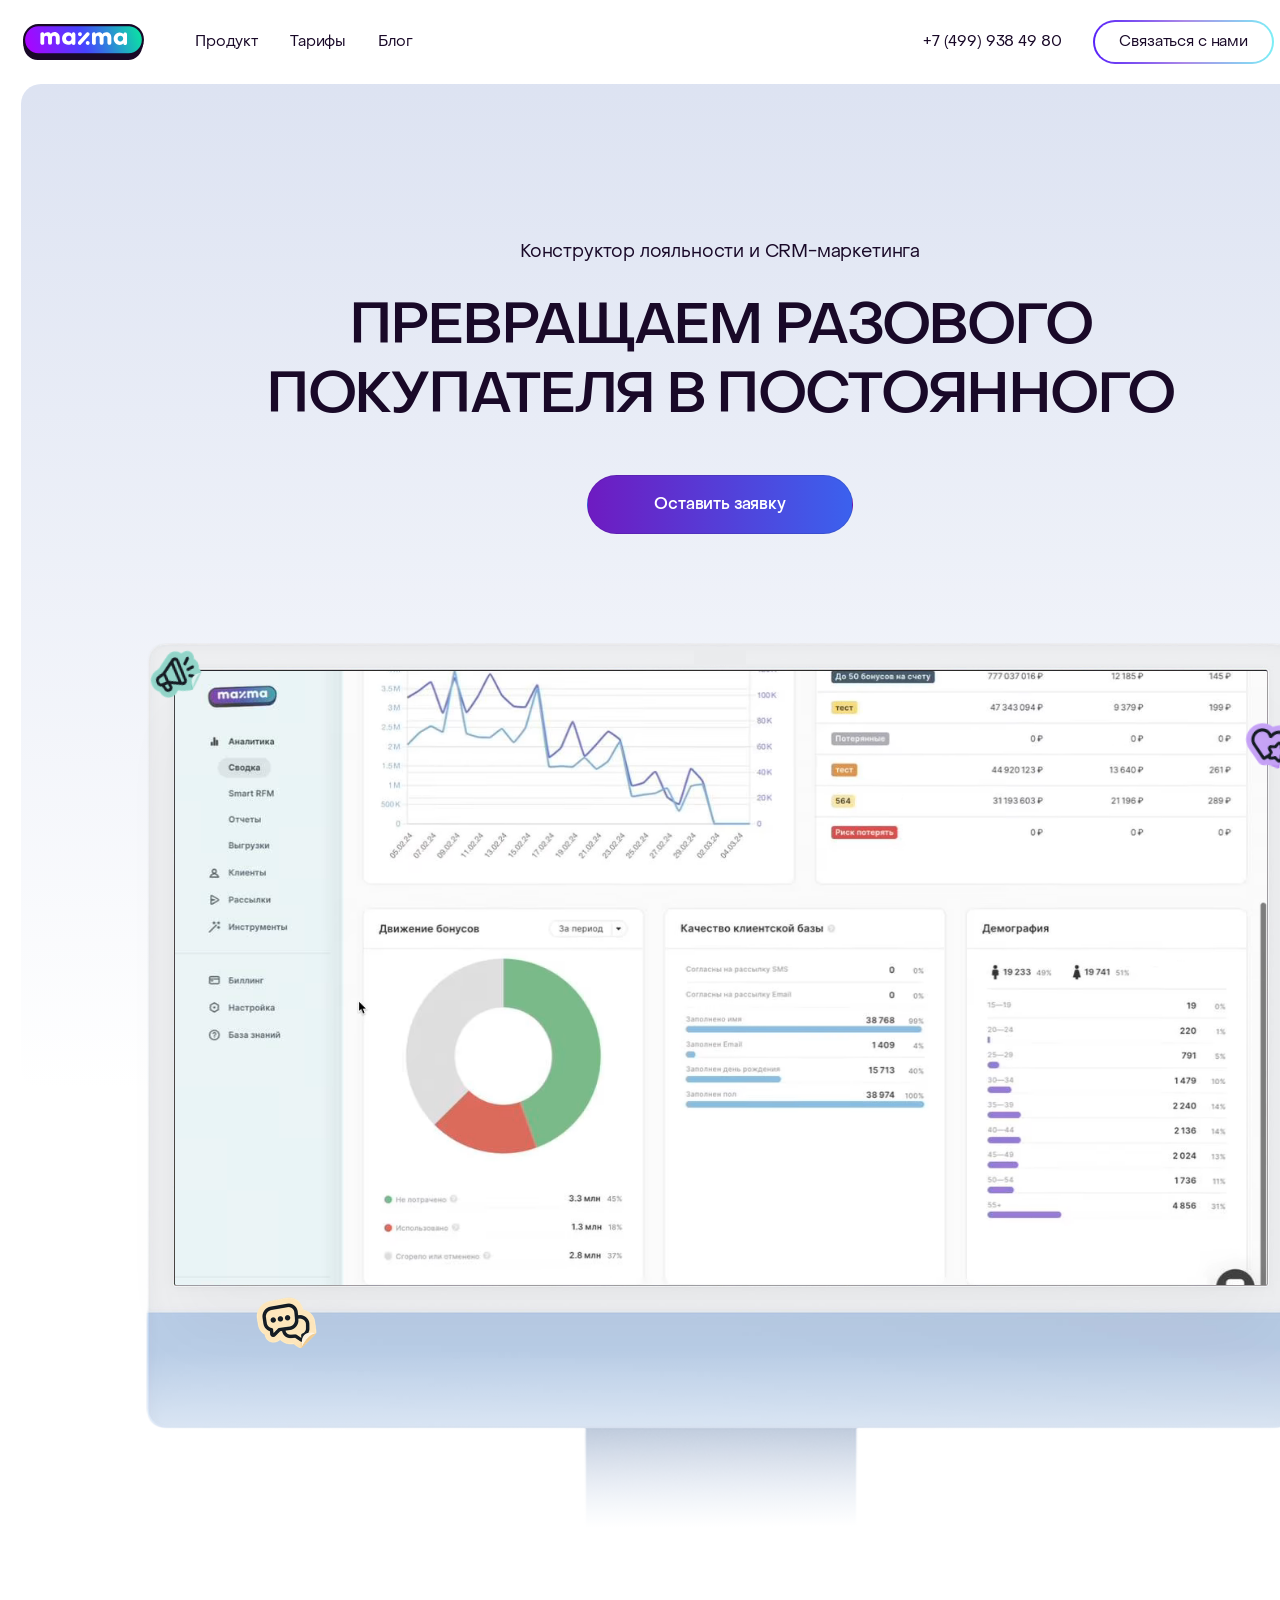
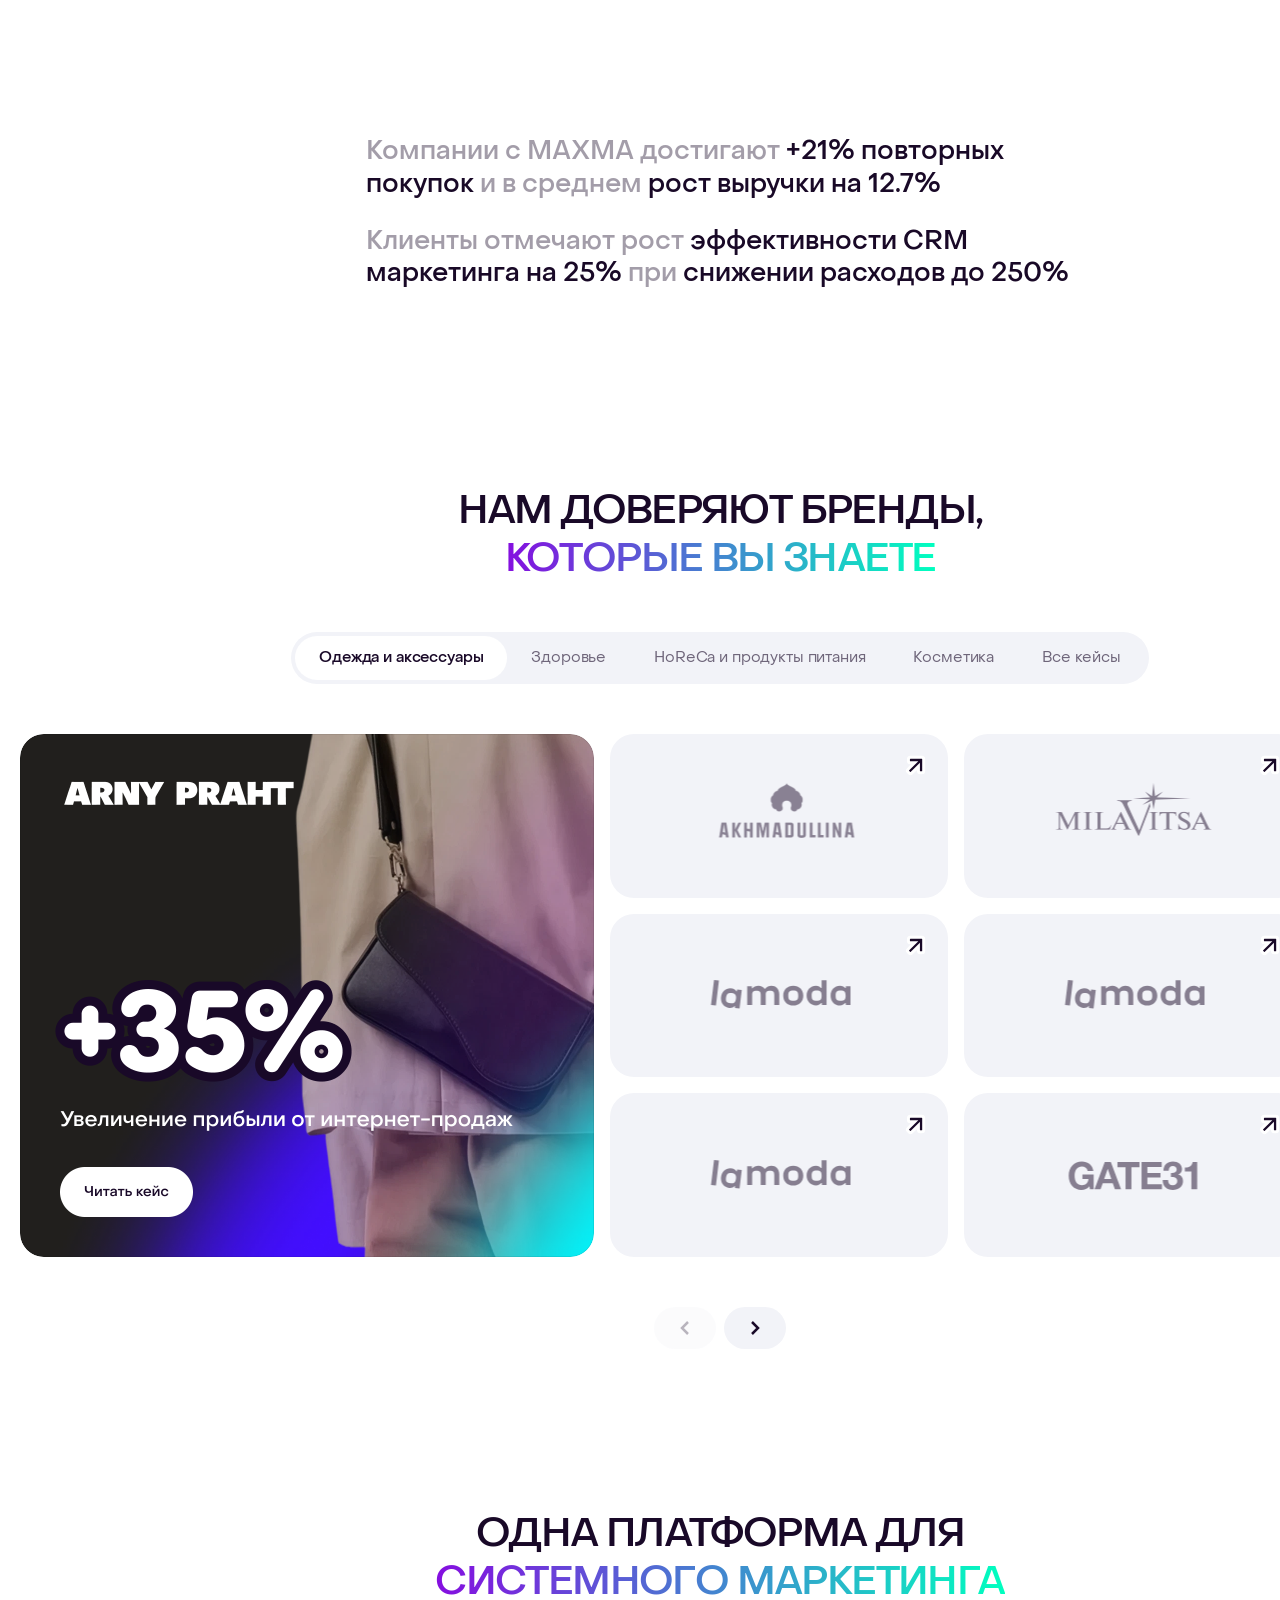
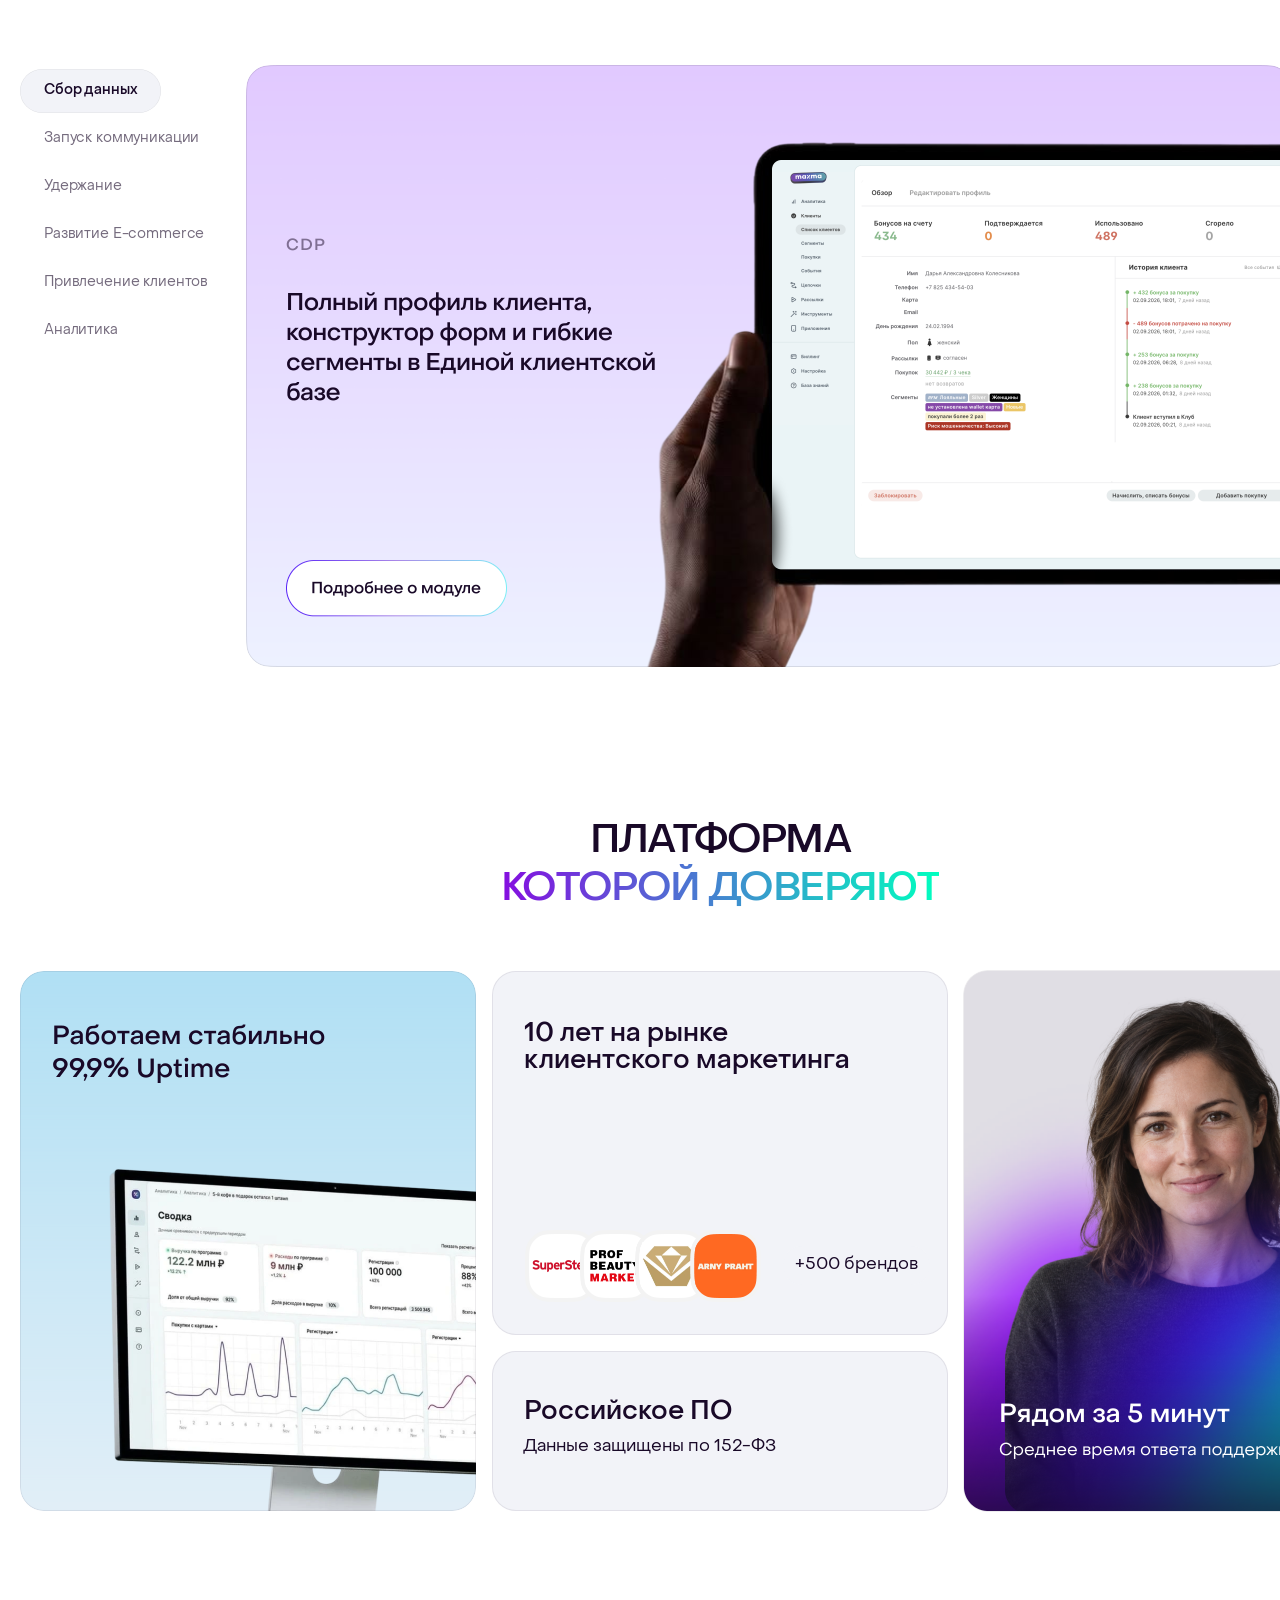
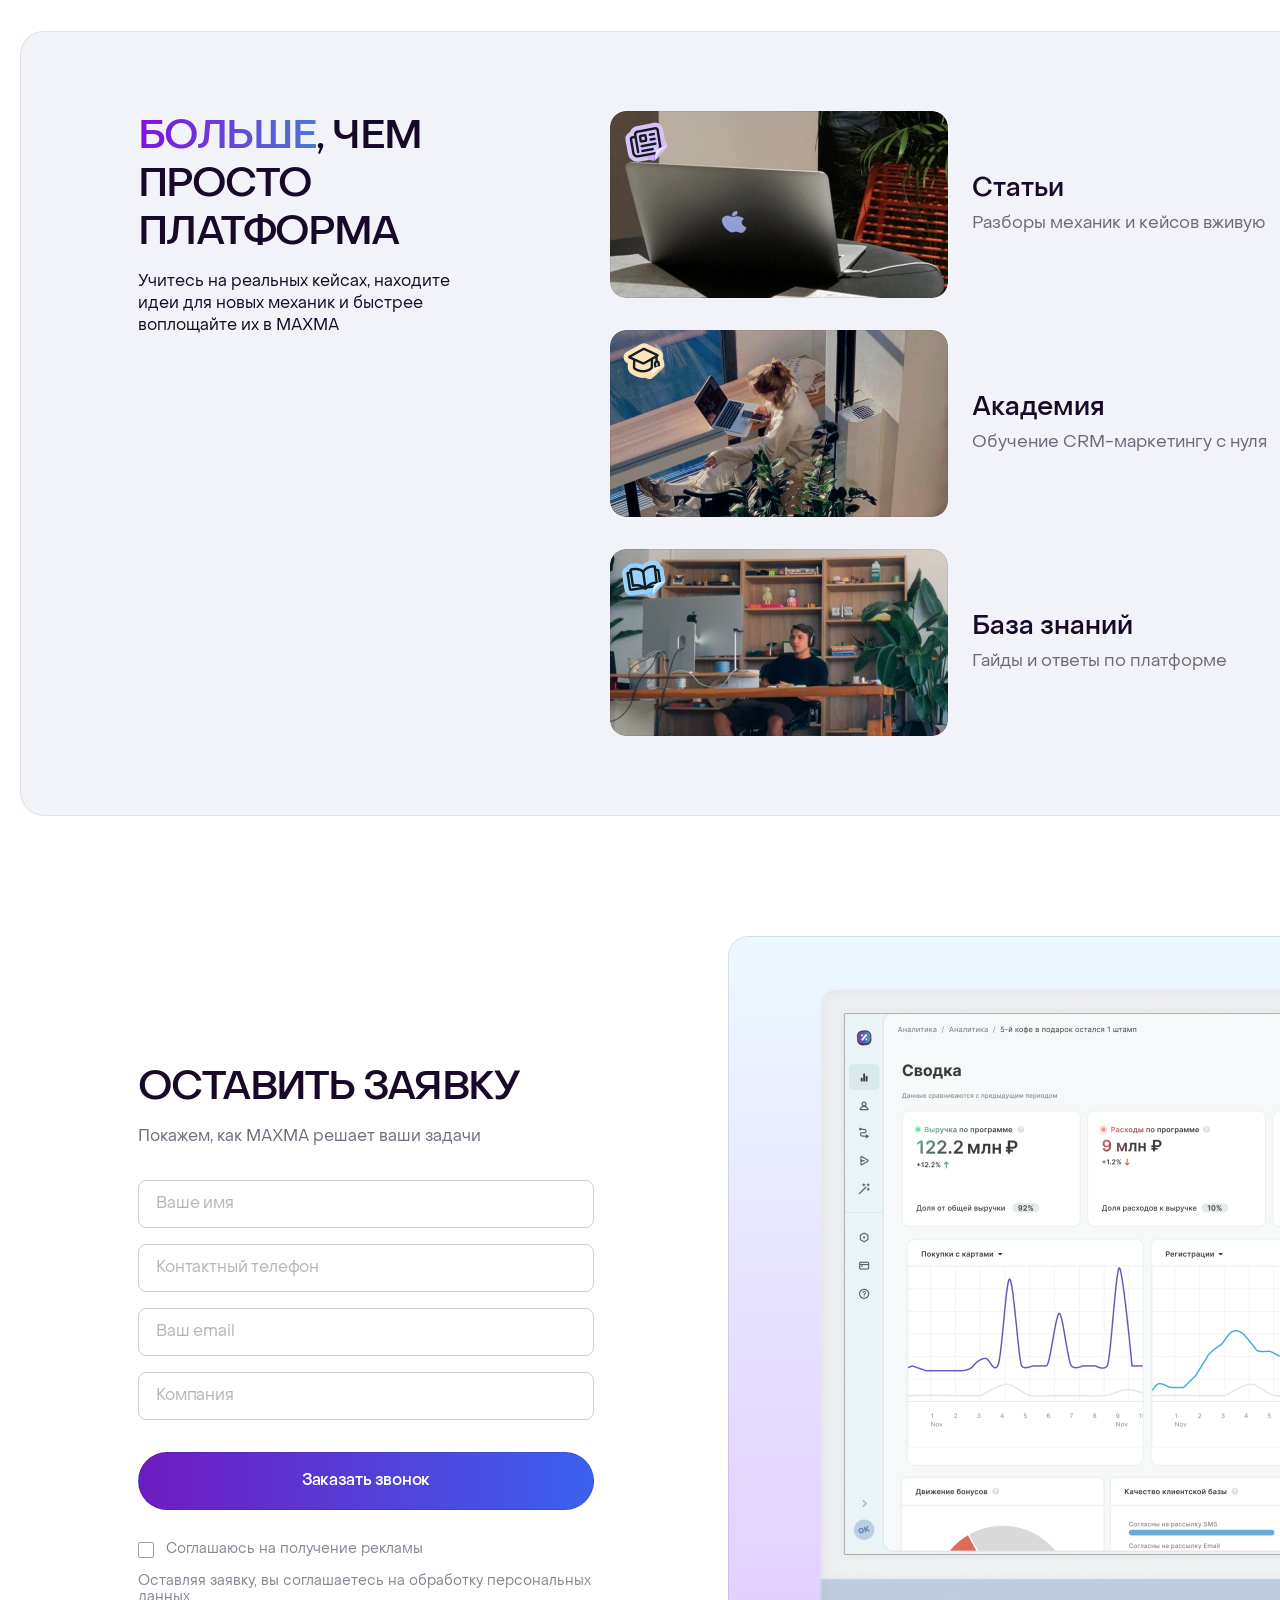
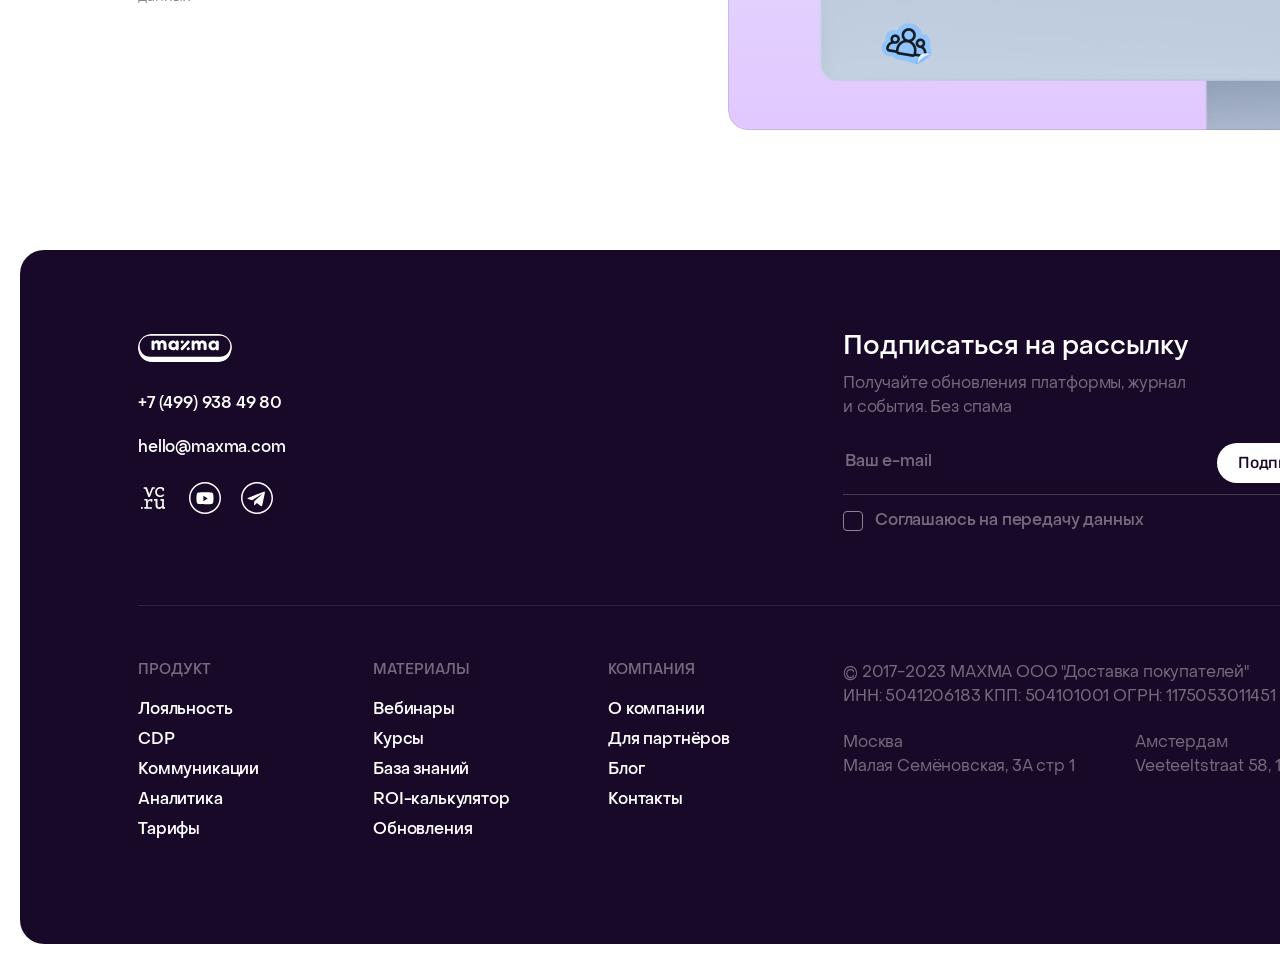
==== commit 000eecac: "Sync with the mockup update: card arrows, trust images, footer Logo cards and the "Больше, чем платф" ====
--- a/index.html
+++ b/index.html
@@ -81,27 +81,27 @@
         <div class="lgrid" data-node="14:212">
           <a class="lcard" href="#" data-node="14:213">
             <span class="lcard__logo ph" data-asset="client-04"></span>
-            <img class="lcard__arrow" src="assets/img/arrow-chip.svg" alt="">
+            <img class="lcard__arrow" src="assets/img/arrow-outward.svg" alt="" width="24" height="24">
           </a>
           <a class="lcard" href="#" data-node="14:217">
             <span class="lcard__logo ph" data-asset="client-05"></span>
-            <img class="lcard__arrow" src="assets/img/arrow-chip.svg" alt="">
+            <img class="lcard__arrow" src="assets/img/arrow-outward.svg" alt="" width="24" height="24">
           </a>
           <a class="lcard" href="#" data-node="14:232">
             <span class="lcard__logo ph ph--logo" data-asset="client-03"></span>
-            <img class="lcard__arrow" src="assets/img/arrow-chip.svg" alt="">
+            <img class="lcard__arrow" src="assets/img/arrow-outward.svg" alt="" width="24" height="24">
           </a>
           <a class="lcard" href="#" data-node="14:237">
             <span class="lcard__logo ph ph--logo" data-asset="client-03"></span>
-            <img class="lcard__arrow" src="assets/img/arrow-chip.svg" alt="">
+            <img class="lcard__arrow" src="assets/img/arrow-outward.svg" alt="" width="24" height="24">
           </a>
           <a class="lcard" href="#" data-node="14:242">
             <span class="lcard__logo ph ph--logo" data-asset="client-03"></span>
-            <img class="lcard__arrow" src="assets/img/arrow-chip.svg" alt="">
+            <img class="lcard__arrow" src="assets/img/arrow-outward.svg" alt="" width="24" height="24">
           </a>
           <a class="lcard" href="#" data-node="14:247">
             <span class="lcard__logo ph ph--logo" data-asset="client-07"></span>
-            <img class="lcard__arrow" src="assets/img/arrow-chip.svg" alt="">
+            <img class="lcard__arrow" src="assets/img/arrow-outward.svg" alt="" width="24" height="24">
           </a>
         </div>
 
@@ -120,7 +120,6 @@
   <!-- ============ PLATFORM · 14:282 ============ -->
   <div class="sec-head platform-head" id="platform" data-node="14:283">
     <h2 class="sec-title">Одна платформа для <span class="grad">системного маркетинга</span></h2>
-    <p class="sec-sub">От первого знакомства до повторных покупок ваших клиентов</p>
   </div>
 
   <div class="stage-tabs" data-node="14:287" role="tablist">
@@ -144,14 +143,14 @@
   </div>
 
   <!-- ============ TRUST · 14:358 ============ -->
-  <section class="trust" data-node="14:358">
+  <section class="trust" data-node="29:1154">
     <h2 class="sec-title trust__title" data-node="14:359">Платформа <span class="grad">Которой доверяют</span></h2>
     <div class="trust__row" data-node="14:360">
-      <div class="trust__uptime ph" data-asset="trust-uptime" data-node="14:361" role="img" aria-label="Работаем стабильно 99,9% Uptime"></div>
+      <div class="trust__uptime ph" data-asset="trust-uptime" data-node="29:1157" role="img" aria-label="Работаем стабильно 99,9% Uptime"></div>
       <div class="trust__col" data-node="14:365">
         <div class="trust__card trust__card--years" data-node="14:366">
           <p class="trust__lead trust__lead--years">10 лет на рынке клиентского маркетинга</p>
-          <span class="trust__logos ph" data-asset="trust-logos" data-node="14:368"></span>
+          <span class="trust__logos ph" data-asset="trust-logos" data-node="29:1164"></span>
           <span class="trust__chip" data-node="14:379">+500 брендов</span>
         </div>
         <div class="trust__card trust__card--ru" data-node="14:381">
@@ -159,7 +158,7 @@
           <p class="trust__note">Данные защищены по 152-ФЗ</p>
         </div>
       </div>
-      <div class="trust__support ph" data-asset="trust-support" data-node="14:384" role="img" aria-label="Рядом за 5 минут — среднее время ответа поддержки"></div>
+      <div class="trust__support ph" data-asset="trust-support" data-node="29:1180" role="img" aria-label="Рядом за 5 минут — среднее время ответа поддержки"></div>
     </div>
   </section>
 
@@ -172,21 +171,21 @@
     <a class="more-row" href="#" data-node="15:684">
       <span class="more-row__pic ph" data-asset="more-articles" data-node="14:490"></span>
       <span class="more-row__text">
-        <span class="more-row__head"><span class="more-row__name">Статьи</span><img class="more-row__arrow" src="assets/img/arrow-chip.svg" alt=""></span>
+        <span class="more-row__head"><span class="more-row__name">Статьи</span><img class="more-row__arrow" src="assets/img/arrow-outward.svg" alt="" width="24" height="24"></span>
         <span class="more-row__desc">Разборы механик и кейсов вживую</span>
       </span>
     </a>
     <a class="more-row" href="#" data-node="15:685">
       <span class="more-row__pic ph" data-asset="more-academy" data-node="14:489"></span>
       <span class="more-row__text">
-        <span class="more-row__head"><span class="more-row__name">Академия</span><img class="more-row__arrow" src="assets/img/arrow-chip.svg" alt=""></span>
+        <span class="more-row__head"><span class="more-row__name">Академия</span><img class="more-row__arrow" src="assets/img/arrow-outward.svg" alt="" width="24" height="24"></span>
         <span class="more-row__desc">Обучение CRM-маркетингу с нуля</span>
       </span>
     </a>
     <a class="more-row" href="#" data-node="15:686">
       <span class="more-row__pic ph" data-asset="more-kb" data-node="14:488"></span>
       <span class="more-row__text">
-        <span class="more-row__head"><span class="more-row__name">База знаний</span><img class="more-row__arrow" src="assets/img/arrow-chip.svg" alt=""></span>
+        <span class="more-row__head"><span class="more-row__name">База знаний</span><img class="more-row__arrow" src="assets/img/arrow-outward.svg" alt="" width="24" height="24"></span>
         <span class="more-row__desc">Гайды и ответы по платформе</span>
       </span>
     </a>
@@ -202,7 +201,7 @@
     <form class="lead__form" id="leadForm" novalidate data-node="14:394">
       <div class="lead__head">
         <p class="lead__title">Оставить заявку</p>
-        <p class="lead__sub">Покажем, как MAXMA решит ваши задачи</p>
+        <p class="lead__sub">Покажем, как MAXMA решает ваши задачи</p>
       </div>
       <div class="lead__fields">
         <label class="field"><input type="text" name="name" placeholder="Ваше имя" autocomplete="name"></label>
@@ -236,7 +235,7 @@
     <div class="ftr__sub" data-node="27:284">
       <div class="ftr__subhead">
         <p class="ftr__subtitle">Подписаться на рассылку</p>
-        <p class="ftr__subdesc">Получайте обновления платформы, журнал<br>и события. Без спама</p>
+        <p class="ftr__subdesc"><span>Получайте обновления платформы, журнал</span><span>и события. Без спама</span></p>
       </div>
       <form class="ftr__subform" id="subForm" novalidate>
         <input type="email" name="email" placeholder="Ваш e-mail" autocomplete="email">
@@ -261,10 +260,10 @@
           <ul><li><a href="#">О компании</a></li><li><a href="#">Для партнёров</a></li><li><a href="#">Блог</a></li><li><a href="#">Контакты</a></li></ul>
         </div>
         <div class="ftr__legal" data-node="29:329">
-          <p>© 2017-2023 MAXMA ООО "Доставка покупателей"<br>ИНН: 5041206183 КПП: 504101001 ОГРН: 1175053011451</p>
+          <p><span>© 2017-2023 MAXMA ООО "Доставка покупателей"</span><span>ИНН: 5041206183 КПП: 504101001 ОГРН: 1175053011451</span></p>
           <div class="ftr__addr">
-            <p>Москва<br>Малая Семёновская, 3А стр 1</p>
-            <p>Амстердам<br>Veeteeltstraat 58, 1097WZ</p>
+            <p><span>Москва</span><span>Малая Семёновская, 3А стр 1</span></p>
+            <p><span>Амстердам</span><span>Veeteeltstraat 58, 1097WZ</span></p>
           </div>
         </div>
       </div>
--- a/css/styles.css
+++ b/css/styles.css
@@ -1,10 +1,10 @@
 /* =====================================================================
    MAXMA — main page
-   Figma: J5O8dq0z1hB7ba68lMvQYn · frame «Главная» 14:128 (1440 × 8115)
+   Figma: J5O8dq0z1hB7ba68lMvQYn · frame «Главная» 14:128 (1440 × 8208)
    Fixed-width 1440 prototype. Every block is placed at its Figma
    coordinates; inner layouts mirror the Figma auto-layout. The
    «Максимум результата» block is left out for now, so everything from
-   «Платформа, которой доверяют» down sits 794px higher than in Figma.
+   «Платформа, которой доверяют» down sits 832px higher than in Figma.
    ===================================================================== */
 
 /* ---------- Object Sans (PP Object Sans) ---------- */
@@ -57,7 +57,7 @@
 /* Layout sits on a 1440 grid and the frame does not clip: full-bleed art
    (the hero gradient at 1520) paints past the frame edge, and wider screens
    just show white to either side. */
-.stage{position:relative;width:1440px;height:7321px;margin:0 auto;background:#fff}
+.stage{position:relative;width:1440px;height:7376px;margin:0 auto;background:#fff}
 .stage>*{position:absolute}
 
 /* ---------- asset placeholders ----------
@@ -202,7 +202,7 @@
 /* =====================================================================
    CLIENT RESULTS · 20:1364
    ===================================================================== */
-.results{left:366px;top:1657px;width:709px;display:flex;flex-direction:column;gap:24px}
+.results{left:366px;top:1737px;width:709px;display:flex;flex-direction:column;gap:24px}
 .results__line{font-weight:500;font-size:26px;line-height:1.26;color:var(--ink-40)}
 .results__line b{font-weight:500;color:#190927;text-decoration:underline solid transparent;text-underline-offset:5px;text-decoration-thickness:1.5px;transition:text-decoration-color .2s ease}
 .results__line:hover b{text-decoration-color:#190927}
@@ -212,7 +212,7 @@
    Column of heading / tabs / carousel row / pagination, 50px apart.
    The row is wider than the 1400 window, so the next case peeks in.
    ===================================================================== */
-.ccl{left:20px;top:2006px;width:1400px;display:flex;flex-direction:column;align-items:center;gap:50px}
+.ccl{left:20px;top:2086px;width:1400px;display:flex;flex-direction:column;align-items:center;gap:50px}
 .ccl__title{width:612px}
 
 .pill-tabs{display:flex;align-items:center;padding:4px;border-radius:30px;background:var(--surface)}
@@ -234,10 +234,8 @@
 .lgrid{width:692px;height:523px;flex:none;display:grid;grid-template-columns:repeat(2,1fr);grid-template-rows:repeat(3,1fr);gap:16px}
 .lcard{position:relative;display:block;border-radius:24px;background:var(--surface)}
 .lcard__logo{position:absolute;left:calc(50% + .5px);top:50%;width:225px;height:90px;transform:translate(-50%,-50%);background-size:100% 100%}
-.lcard__arrow{position:absolute;left:270px;top:20px;width:46.495px;height:26.495px;transition:transform .2s ease}
+.lcard__arrow{position:absolute;right:20px;top:20px;width:24px;height:24px;transition:transform .2s ease}
 .lcard:hover .lcard__arrow{transform:translate(2px,-2px)}
-.lcard:nth-child(2n) .lcard__arrow{left:272px}
-.lcard:first-child .lcard__arrow{top:19.67px}
 
 /* Next case, peeking in from the right · 14:274 */
 .ccl__peek{width:574px;height:523px;flex:none;border-radius:22px;background:linear-gradient(180deg,#fae4be 0%,#f7f3e9 100%)}
@@ -251,17 +249,16 @@
 /* =====================================================================
    PLATFORM · 14:282
    ===================================================================== */
-.platform-head{left:281px;top:3029px;width:878px}
+.platform-head{left:281px;top:3109px;width:878px}
 .platform-head .sec-title{width:608px}
-.platform-head .sec-sub{width:608px}
-
-.stage-tabs{left:20px;top:3223px;width:210px;height:292px;display:flex;flex-direction:column;align-items:flex-start;justify-content:center;gap:4px;padding:4px 0;border-radius:30px;background:#fff}
+
+.stage-tabs{left:20px;top:3265px;width:210px;height:292px;display:flex;flex-direction:column;align-items:flex-start;justify-content:center;gap:4px;padding:4px 0;border-radius:30px;background:#fff}
 .stab{height:44px;padding:8px 24px;border-radius:60px;display:flex;align-items:center;justify-content:center;font-size:14px;line-height:24px;letter-spacing:-.14px;color:var(--ink);opacity:.6;white-space:nowrap;transition:background .2s,opacity .2s}
 .stab:hover{opacity:.9}
 /* the .5px hairline is inset so it doesn't widen the pill */
 .stab.is-active{background:var(--surface);box-shadow:inset 0 0 0 .5px rgba(0,0,0,.08);opacity:1;font-weight:500}
 
-.pcards{left:246px;top:3223px;width:1194px;height:602px;overflow:hidden}
+.pcards{left:246px;top:3265px;width:1194px;height:602px;overflow:hidden}
 .pcards__track{display:flex;align-items:flex-start;gap:16px;transition:transform .55s cubic-bezier(.4,0,.2,1)}
 /* Each segment is one 1046x602 artwork — gradient, copy, button and device
    are all baked in, so the card is just the picture. Three artworks cycle
@@ -271,7 +268,7 @@
 /* =====================================================================
    TRUST · 14:358
    ===================================================================== */
-.trust{left:20px;top:3973px;width:1400px;display:flex;flex-direction:column;align-items:center;gap:60px}
+.trust{left:20px;top:4015px;width:1400px;display:flex;flex-direction:column;align-items:center;gap:60px}
 .trust__title{width:456px}
 .trust__row{display:flex;align-items:center;gap:16px;width:100%}
 
@@ -296,33 +293,33 @@
 /* =====================================================================
    MORE THAN A PLATFORM · 20:1457
    ===================================================================== */
-.more-bg{left:20px;top:4789px;width:1400px;height:785px;background:var(--surface);border:1px solid rgba(25,9,40,.08);border-radius:24px}
-.more-title{left:138px;top:4869px;width:410px;text-align:left}
+.more-bg{left:20px;top:4831px;width:1400px;height:785px;background:var(--surface);border:1px solid rgba(25,9,40,.08);border-radius:24px}
+.more-title{left:138px;top:4911px;width:410px;text-align:left}
 /* Figma runs the gradient across the whole 410px text box, not just the word */
 .more-title .grad{background-size:410px 100%}
-.more-sub{left:138px;top:5029px;width:338px;font-size:16px;line-height:22px;color:var(--ink)}
-
-.more-list{left:610px;top:4869px;width:756px;display:flex;flex-direction:column;gap:32px}
+.more-sub{left:138px;top:5071px;width:338px;font-size:16px;line-height:22px;color:var(--ink)}
+
+.more-list{left:610px;top:4911px;width:756px;display:flex;flex-direction:column;gap:32px}
 .more-row{display:flex;align-items:center;gap:24px;width:100%;color:var(--ink)}
 .more-row__pic{width:338px;height:187px;flex:none;border-radius:16px;overflow:hidden;transition:transform .3s ease}
 .more-row:hover .more-row__pic{transform:scale(1.015)}
 .more-row__text{width:394px;display:flex;flex-direction:column;gap:12px}
 .more-row__head{display:flex;align-items:flex-start;justify-content:space-between;width:100%}
 .more-row__name{font-weight:500;font-size:26px;line-height:normal;white-space:nowrap}
-.more-row__arrow{width:46.495px;height:26.495px;flex:none;transition:transform .2s ease}
+.more-row__arrow{width:24px;height:24px;flex:none;transition:transform .2s ease}
 .more-row:hover .more-row__arrow{transform:translate(2px,-2px)}
 .more-row__desc{font-size:17px;line-height:19px;opacity:.6}
 
 /* stickers ride on the top-left corner of each picture */
 .more-sticker{left:618px;width:50.886px;height:50px;background-color:transparent;background-size:100% 100%;pointer-events:none}
-.more-sticker--1{top:4876px}
-.more-sticker--2{top:5095px}
-.more-sticker--3{top:5312px}
+.more-sticker--1{top:4918px}
+.more-sticker--2{top:5137px}
+.more-sticker--3{top:5354px}
 
 /* =====================================================================
    LEAD FORM · 14:423
    ===================================================================== */
-.lead{left:0;top:5694px;width:1440px;height:794px}
+.lead{left:0;top:5736px;width:1440px;height:794px}
 
 .lead__form{position:absolute;left:138px;top:125.83px;width:456px;display:flex;flex-direction:column;align-items:flex-start;gap:32px}
 .lead__head{display:flex;flex-direction:column;gap:16px}
@@ -346,7 +343,7 @@
 .check__label{font-size:14px;line-height:16px;color:var(--ink);opacity:.5;white-space:nowrap}
 .check--light .check__box{width:20px;height:20px;border-radius:4px;border-color:#fff;background:var(--ink);opacity:.5}
 .check--light input:checked+.check__box{background:#fff;opacity:1}
-.check--light .check__label{font-family:var(--rubik);font-weight:450;font-size:16px;line-height:24px;letter-spacing:-.16px;color:#fff;opacity:.5;white-space:normal;width:289px}
+.check--light .check__label{font-weight:500;font-size:16px;line-height:14px;letter-spacing:-.16px;color:#fff;opacity:.4;white-space:normal;width:289px}
 
 /* 14:414 — the monitor collage is exported whole, stickers included. */
 .lead__visual{position:absolute;left:728px;top:0;width:692px;height:794px;border-radius:20px;overflow:hidden}
@@ -354,10 +351,10 @@
 /* =====================================================================
    FOOTER · 27:243
    ===================================================================== */
-.ftr{left:20px;top:6608px;width:1400px;height:694px;background:var(--ink);border-radius:24px;overflow:hidden;color:#fff}
-.ftr__logo{position:absolute;left:140px;top:84px;width:94.48px;height:28px}
-
-.ftr__contacts{position:absolute;left:140px;top:144px;display:flex;flex-direction:column;gap:24px;align-items:flex-start}
+.ftr{left:20px;top:6650px;width:1400px;height:694px;background:var(--ink);border-radius:24px;overflow:hidden;color:#fff}
+.ftr__logo{position:absolute;left:118px;top:84px;width:94.48px;height:28px}
+
+.ftr__contacts{position:absolute;left:118px;top:144px;display:flex;flex-direction:column;gap:24px;align-items:flex-start}
 .ftr__contact{font-weight:500;font-size:16px;line-height:20px;letter-spacing:-.16px;color:#fff;white-space:nowrap;transition:opacity .18s}
 .ftr__contact:hover{opacity:.7}
 .ftr__social{display:flex;align-items:center;gap:19px;height:32px}
@@ -370,13 +367,16 @@
 .ftr__sub{position:absolute;left:823px;top:84px;width:517px;display:flex;flex-direction:column;gap:16px}
 .ftr__subhead{display:flex;flex-direction:column;gap:16px;width:415px}
 .ftr__subtitle{font-weight:500;font-size:26px;line-height:normal;color:#fff}
-.ftr__subdesc{width:348px;font-family:var(--rubik);font-weight:450;font-size:16px;line-height:24px;letter-spacing:-.16px;color:#fff;opacity:.5}
+.ftr__subdesc{width:348px;font-size:16px;line-height:14px;letter-spacing:-.16px;color:#fff;opacity:.4}
+/* 14px lines 10px apart, as set in Figma */
+.ftr__subdesc span,.ftr__legal span{display:block}
+.ftr__subdesc span+span,.ftr__legal span+span{margin-top:10px}
 .ftr__subform{display:flex;align-items:center;justify-content:space-between;width:100%;height:64px;padding:12px 0;border-bottom:1px solid rgba(255,255,255,.2)}
-.ftr__subform input{flex:1;min-width:0;border:0;outline:0;background:none;font-family:var(--rubik);font-weight:450;font-size:16px;line-height:24px;letter-spacing:-.16px;color:#fff}
-.ftr__subform input::placeholder{color:#a29fb2;opacity:1}
+.ftr__subform input{flex:1;min-width:0;border:0;outline:0;background:none;font-weight:500;font-size:16px;line-height:14px;letter-spacing:-.16px;color:#fff}
+.ftr__subform input::placeholder{color:#fff;opacity:.4}
 .ftr__subform .btn{width:143px;height:40px}
 
-.ftr__body{position:absolute;left:118px;top:355px;width:1164px;display:flex;flex-direction:column;gap:60px}
+.ftr__body{position:absolute;left:118px;top:355px;width:1222px;display:flex;flex-direction:column;gap:60px}
 .ftr__rule{width:100%;border-top:1px solid rgba(255,255,255,.1)}
 .ftr__cols{display:flex;align-items:flex-start;width:100%}
 .ftr__col{width:235px;flex:none;display:flex;flex-direction:column;gap:24px}
@@ -386,10 +386,10 @@
 .ftr__col li a{font-weight:500;font-size:16px;line-height:20px;letter-spacing:-.16px;color:#fff;white-space:nowrap;transition:opacity .18s}
 .ftr__col li a:hover{opacity:.65}
 .ftr__col li+li{margin-top:10px}
-.ftr__legal{flex:1;min-width:0;display:flex;flex-direction:column;gap:32px;font-family:var(--rubik);font-weight:400;font-size:16px;line-height:20px;letter-spacing:-.16px;color:rgba(255,255,255,.4)}
-/* two 280px offices + 48px gap run past the 459px column, as in the mockup */
+.ftr__legal{flex:1;min-width:0;display:flex;flex-direction:column;gap:32px;font-size:16px;line-height:14px;letter-spacing:-.16px;color:#fff;opacity:.4}
 .ftr__addr{display:flex;gap:48px}
-.ftr__addr p{width:280px;flex:none}
+.ftr__addr p{flex:none;width:244px}
+.ftr__addr p+p{width:280px}
 
 /* =====================================================================
    TOAST
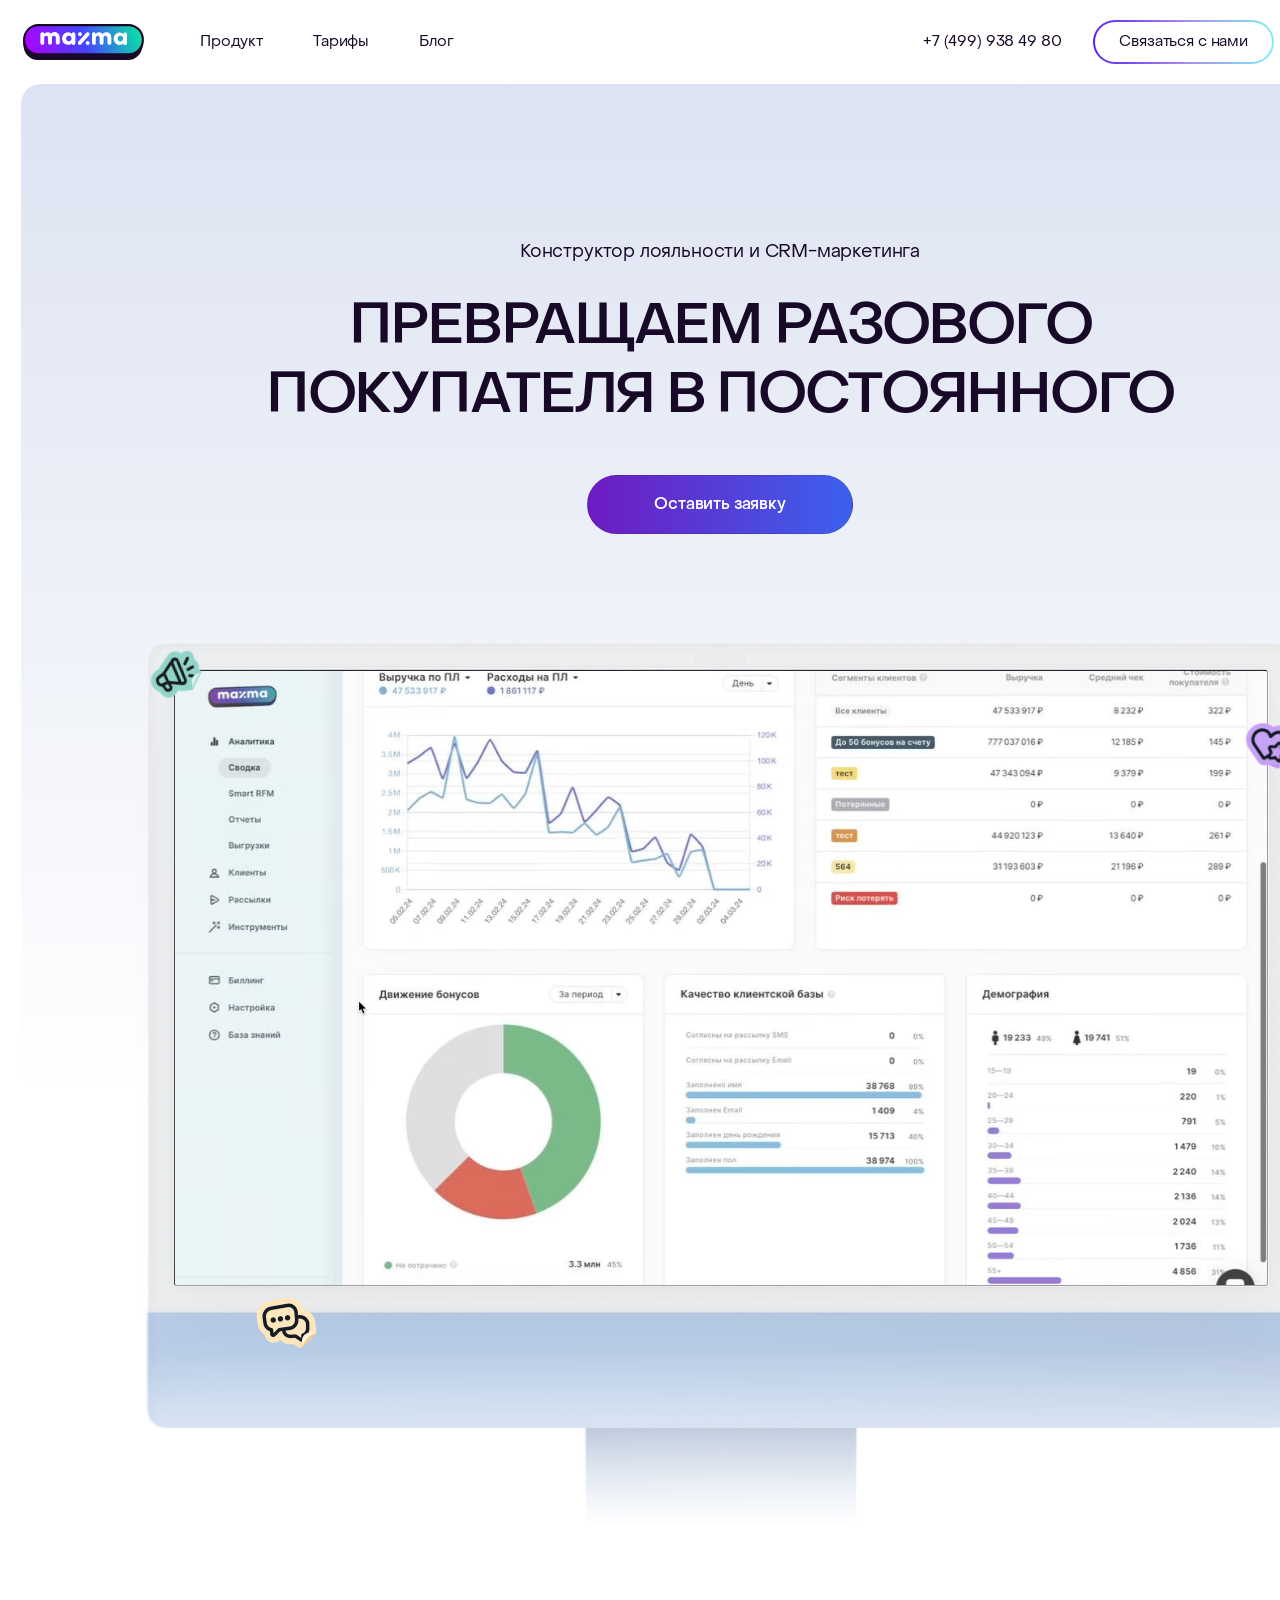
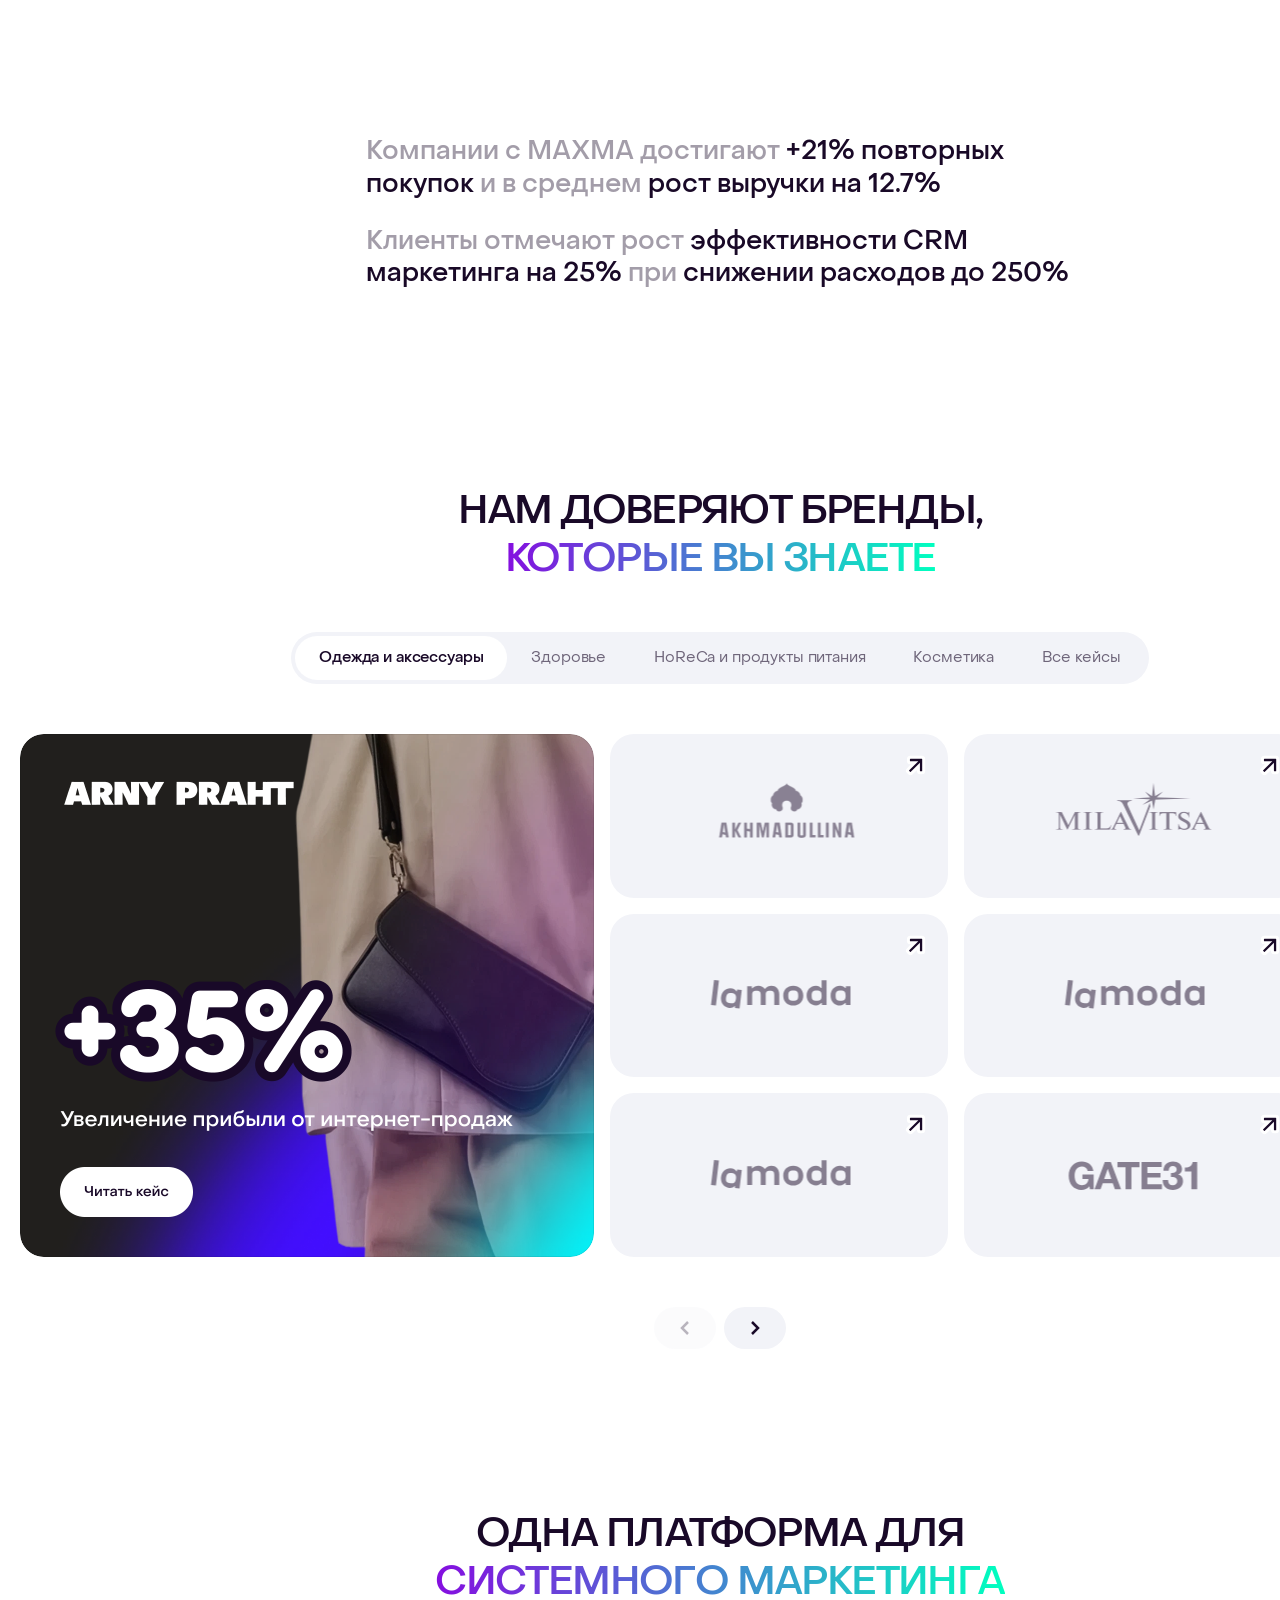
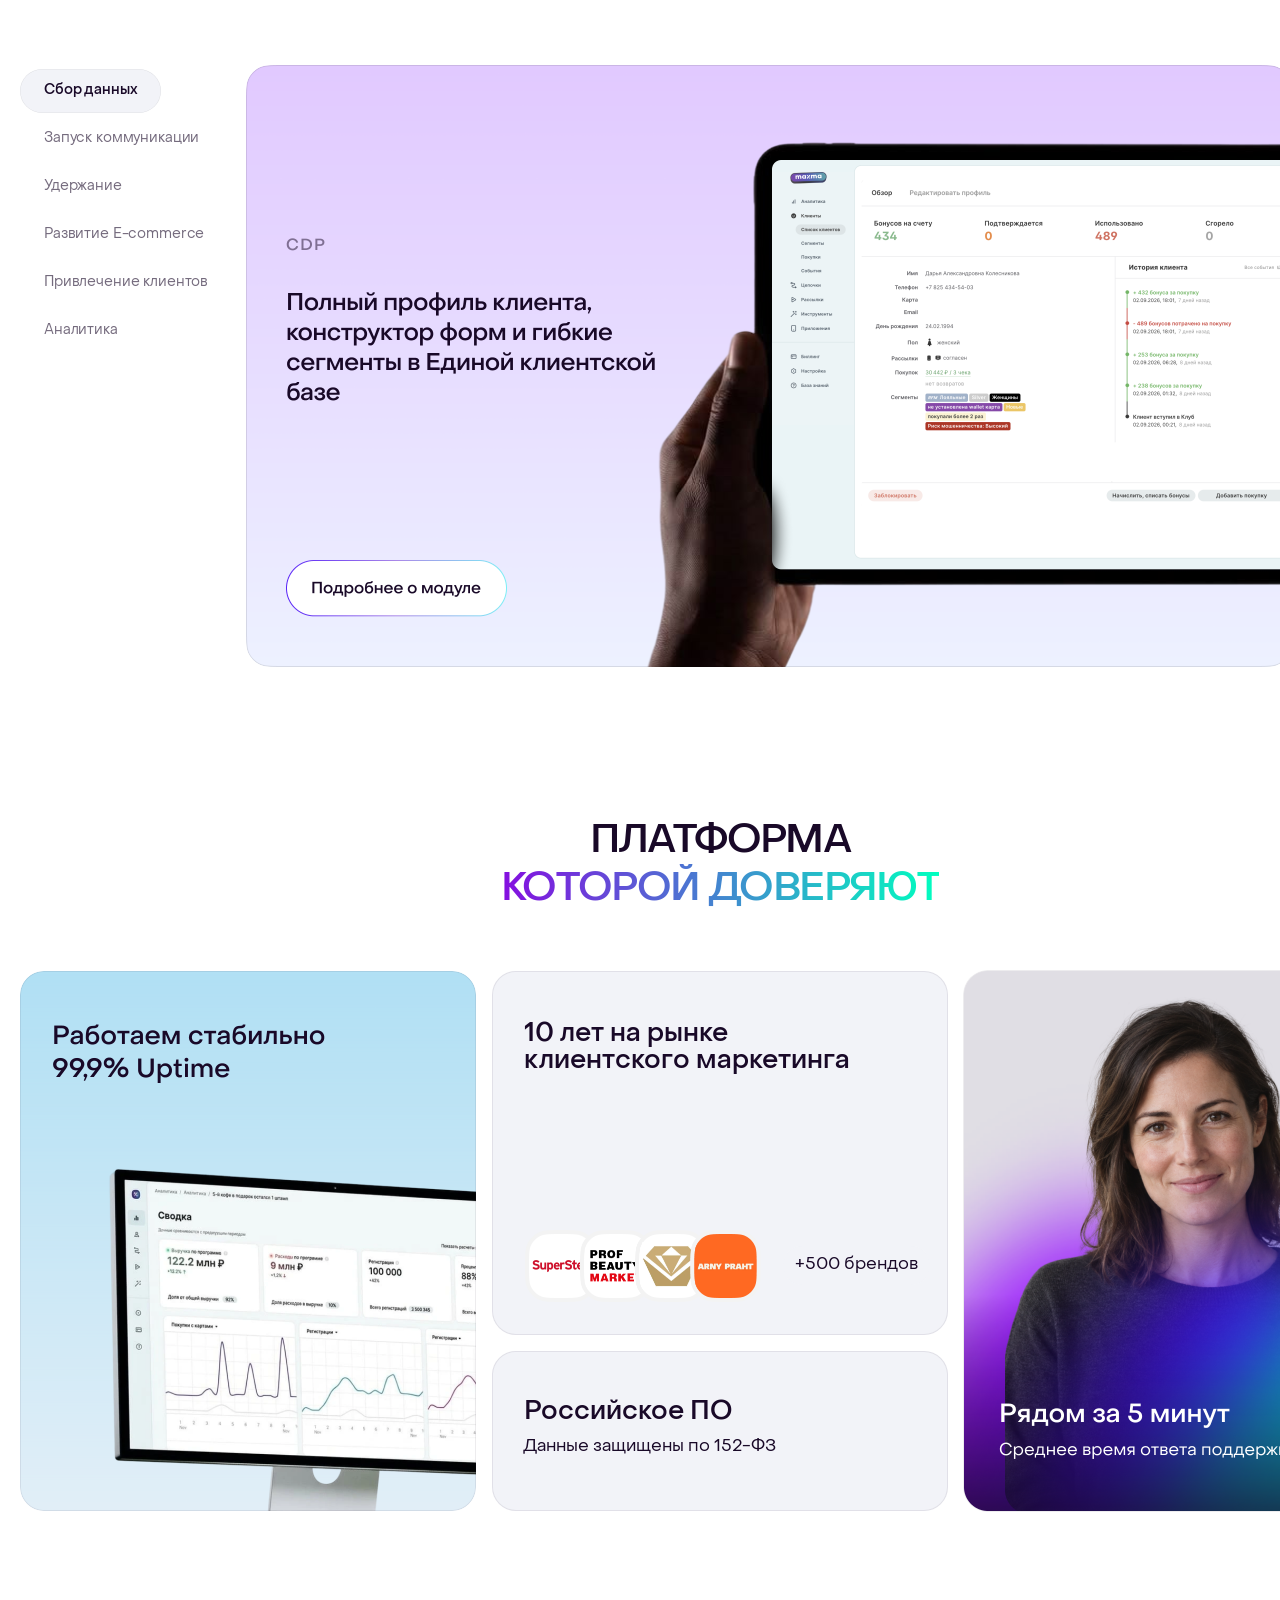
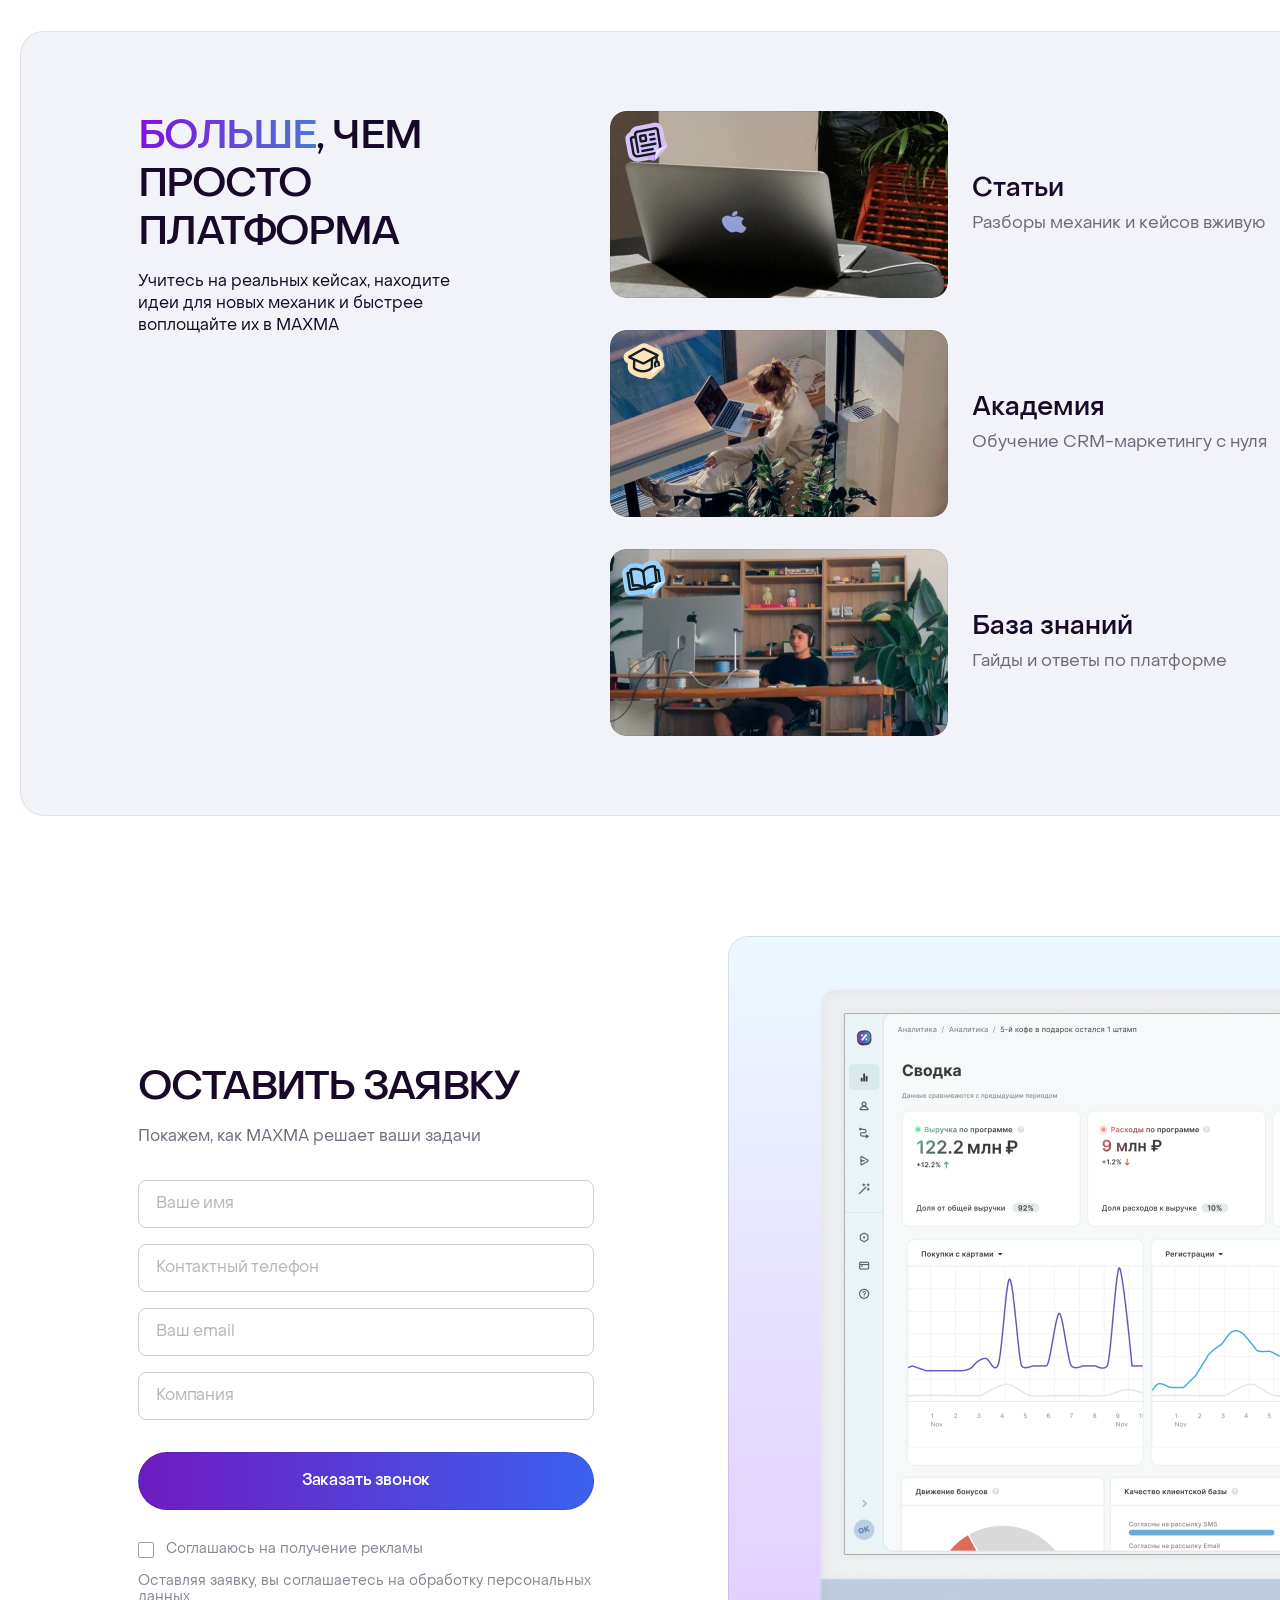
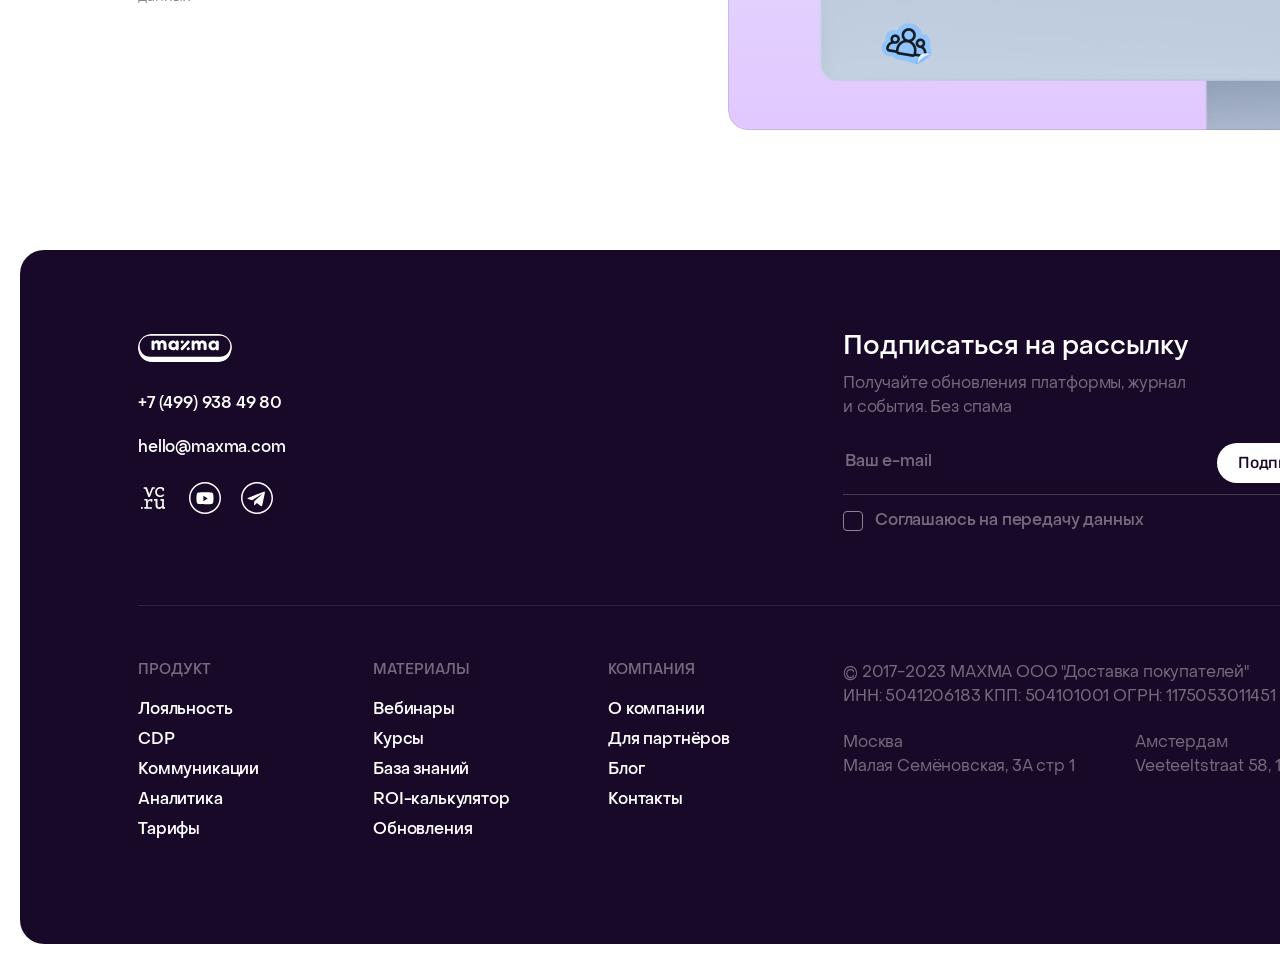
==== commit c9927d02: "Open the product mega menu from «Продукт» Header nav items become pills; hovering or clicking «Проду" ====
--- a/index.html
+++ b/index.html
@@ -15,10 +15,10 @@
   <header class="hdr" data-node="14:130">
     <div class="hdr__left">
       <a class="hdr__logo ph ph--svg" href="#" data-asset="logo-maxma" aria-label="MAXMA"></a>
-      <nav class="hdr__nav">
-        <span>Продукт</span>
-        <span>Тарифы</span>
-        <span>Блог</span>
+      <nav class="hdr__nav" data-node="29:542">
+        <button class="hdr__link hdr__link--btn" id="productToggle" type="button" aria-expanded="false" aria-controls="productMenu">Продукт</button>
+        <span class="hdr__link">Тарифы</span>
+        <span class="hdr__link">Блог</span>
       </nav>
     </div>
     <div class="hdr__right">
@@ -29,7 +29,69 @@
       </div>
     </div>
   </header>
+  <!-- Product mega menu · 29:556 -->
+  <div class="pmenu" id="productMenu" data-node="29:556" aria-labelledby="productToggle">
+    <div class="pmenu__col">
+      <p class="pmenu__label">Коммуникации</p>
+        <a class="pmenu__item" href="#">
+          <img class="pmenu__icon" src="assets/img/menu-communications.png" alt="" width="48" height="42">
+          <span class="pmenu__text">
+            <span class="pmenu__title">Коммуникации</span>
+            <span class="pmenu__desc">Email, SMS, Telegram, MAX и Push<br>в одном окне</span>
+          </span>
+        </a>
+        <a class="pmenu__item" href="#">
+          <img class="pmenu__icon" src="assets/img/menu-integration.png" alt="" width="48" height="42">
+          <span class="pmenu__text">
+            <span class="pmenu__title">Интеграция</span>
+            <span class="pmenu__desc">Брошенная корзина, реактивация, напоминания</span>
+          </span>
+        </a>
+    </div>
+    <div class="pmenu__col">
+      <p class="pmenu__label">Лояльность</p>
+        <a class="pmenu__item" href="#">
+          <img class="pmenu__icon" src="assets/img/menu-loyalty.png" alt="" width="48" height="42">
+          <span class="pmenu__text">
+            <span class="pmenu__title">Программа лояльности</span>
+            <span class="pmenu__desc">Бонусы, уровни и правила удержания</span>
+          </span>
+        </a>
+        <a class="pmenu__item" href="#">
+          <img class="pmenu__icon" src="assets/img/menu-growth.png" alt="" width="48" height="39">
+          <span class="pmenu__text">
+            <span class="pmenu__title">Рост клиентской базы</span>
+            <span class="pmenu__desc">Выпуск карт, активация и учёт</span>
+          </span>
+        </a>
+    </div>
+    <div class="pmenu__col">
+      <p class="pmenu__label">Данные и аналитика</p>
+        <a class="pmenu__item" href="#">
+          <img class="pmenu__icon" src="assets/img/menu-cdp.png" alt="" width="48" height="42">
+          <span class="pmenu__text">
+            <span class="pmenu__title">CDP — клиентская база</span>
+            <span class="pmenu__desc">Единый профиль из онлайна<br>и офлайна</span>
+          </span>
+        </a>
+        <a class="pmenu__item" href="#">
+          <img class="pmenu__icon" src="assets/img/menu-analytics.png" alt="" width="48" height="42">
+          <span class="pmenu__text">
+            <span class="pmenu__title">Аналитика</span>
+            <span class="pmenu__desc">RFM, когорты, LTV и отчёты</span>
+          </span>
+        </a>
+    </div>
+    <div class="pmenu__promo" data-node="29:599">
+      <span class="pmenu__blob pmenu__blob--violet" aria-hidden="true"><span><img src="assets/img/menu-blob-violet.svg" alt=""></span></span>
+      <span class="pmenu__blob pmenu__blob--cyan" aria-hidden="true"><span><img src="assets/img/menu-blob-cyan.svg" alt=""></span></span>
+      <p class="pmenu__promo-title">Не знаете,<br>с чего начать?</p>
+      <p class="pmenu__promo-desc">Соберём конфигурацию под вашу<br>сеть и запустим за 30 дней</p>
+      <a class="btn btn--grad pmenu__promo-btn" href="#lead">Спросить нас</a>
+    </div>
+  </div>
 </div>
+<div class="menu-dim" id="menuDim"></div>
 
 <div class="stage" id="stage">
 
--- a/css/styles.css
+++ b/css/styles.css
@@ -136,14 +136,62 @@
 .hdr-bar{position:fixed;top:0;left:0;width:100%;height:84px;z-index:100;pointer-events:none}
 .hdr-bar .hdr{pointer-events:auto}
 .hdr{position:relative;width:1440px;height:48px;margin:0 auto;top:18px;display:flex;align-items:center;justify-content:space-between;padding:0 20px 0 21px}
-/* Продукт / Тарифы / Блог are not links yet. */
-.hdr__nav span{font-size:15px;line-height:24px;letter-spacing:-.15px;color:var(--ink);white-space:nowrap;cursor:default}
 .hdr__left{display:flex;align-items:center;gap:30px}
 .hdr__logo{width:124px;height:36.978px}
-.hdr__nav{display:flex;align-items:center;gap:32px;height:38px;padding:12px 20px;border-radius:4px}
+.hdr__nav{display:flex;align-items:center;height:38px;padding:12px 0;border-radius:4px}
+/* Pills sit edge to edge · 29:542. Тарифы and Блог are not links yet. */
+.hdr__link{display:flex;align-items:center;justify-content:center;padding:7px 25px;border-radius:50px;font-size:15px;line-height:24px;letter-spacing:-.15px;color:var(--ink);white-space:nowrap;cursor:default;transition:background .18s,box-shadow .18s}
+.hdr__link--btn{cursor:pointer}
+/* the .5px hairline is inset so opening doesn't nudge the row */
+.hdr__link--btn[aria-expanded="true"]{background:#fff;box-shadow:inset 0 0 0 .5px rgba(0,0,0,.08)}
 .hdr__right{display:flex;align-items:center;gap:32px;height:48px}
 .hdr__phone{font-size:15px;line-height:24px;letter-spacing:-.15px;white-space:nowrap}
 .hdr__actions{display:flex;align-items:center;gap:8px;height:48px;padding:12px 0;border-radius:4px}
+
+/* =====================================================================
+   PRODUCT MENU · 29:556
+   Hangs under the header; the page behind is dimmed the way the mockup
+   does it (content at 50% over #fcfcfd, then 18% black) — folded into
+   one overlay colour.
+   ===================================================================== */
+.menu-dim{position:fixed;inset:0;z-index:99;background:rgba(175,175,176,.59);opacity:0;visibility:hidden;transition:opacity .2s ease,visibility 0s linear .2s}
+.menu-open .menu-dim{opacity:1;visibility:visible;transition:opacity .2s ease}
+
+.pmenu{
+  position:absolute;top:84px;left:calc(50% - 700px);width:1400px;
+  display:flex;align-items:flex-start;gap:32px;padding:32px;
+  background:#fff;border:1px solid rgba(25,9,40,.08);border-radius:20px;overflow:hidden;
+  box-shadow:0 18px 48px -8px rgba(36,18,61,.1);
+  pointer-events:none;opacity:0;visibility:hidden;transform:translateY(-6px);
+  transition:opacity .18s ease,transform .22s cubic-bezier(.2,.6,.3,1),visibility 0s linear .22s;
+}
+.menu-open .pmenu{pointer-events:auto;opacity:1;visibility:visible;transform:none;transition:opacity .18s ease,transform .22s cubic-bezier(.2,.6,.3,1)}
+@media (prefers-reduced-motion:reduce){.pmenu{transform:none}}
+
+.pmenu__col{width:304px;flex:none;display:flex;flex-direction:column;align-items:flex-start;gap:28px}
+.pmenu__label{width:100%;font-weight:500;font-size:11px;line-height:13px;letter-spacing:.55px;text-transform:uppercase;color:rgba(25,9,40,.56)}
+.pmenu__item{display:flex;align-items:flex-start;gap:12px;width:100%;color:var(--ink)}
+.pmenu__icon{flex:none;width:48px;transition:transform .2s ease}
+.pmenu__item:hover .pmenu__icon{transform:rotate(-4deg) scale(1.05)}
+.pmenu__text{width:236px;height:70px;display:flex;flex-direction:column;gap:8px}
+.pmenu__title{font-weight:500;font-size:16px;line-height:22px;letter-spacing:-.32px}
+.pmenu__desc{font-size:13px;line-height:16px;opacity:.6}
+
+.pmenu__promo{position:relative;width:328px;height:221px;flex:none;background:#f5f3f8;border:.5px solid rgba(0,0,0,.08);border-radius:16px;overflow:hidden}
+.pmenu__promo>*{position:absolute}
+/* blurred blobs · 29:600 / 29:601 — box, turn and bleed as in Figma */
+.pmenu__blob{display:flex;align-items:center;justify-content:center;pointer-events:none}
+.pmenu__blob>span{position:relative;flex:none}
+.pmenu__blob img{position:absolute;display:block;max-width:none;width:auto;height:auto}
+.pmenu__blob--violet{left:90.13px;top:-15.97px;width:483.582px;height:618.678px}
+.pmenu__blob--violet>span{width:218.911px;height:588px;transform:rotate(30deg)}
+.pmenu__blob--violet img{inset:-20.44% -54.91%;width:calc(100% + 109.82%);height:calc(100% + 40.88%)}
+.pmenu__blob--cyan{left:52.13px;top:154.1px;width:383.568px;height:252.843px}
+.pmenu__blob--cyan>span{width:132.618px;height:359.95px;transform:rotate(68.99deg)}
+.pmenu__blob--cyan img{inset:-33.39% -90.64%;width:calc(100% + 181.28%);height:calc(100% + 66.78%)}
+.pmenu__promo-title{left:23.5px;top:23.5px;width:280px;font-weight:500;font-size:24px;line-height:29px;letter-spacing:-.48px;color:var(--ink)}
+.pmenu__promo-desc{left:23.5px;top:91.5px;width:280px;font-size:13px;line-height:16px;color:var(--ink);opacity:.6}
+.pmenu__promo-btn{left:23.5px;top:148.5px;padding:13px 20px;font-size:14px;line-height:20px;letter-spacing:-.14px}
 
 /* =====================================================================
    HERO · 14:129 / 14:144 / 14:150
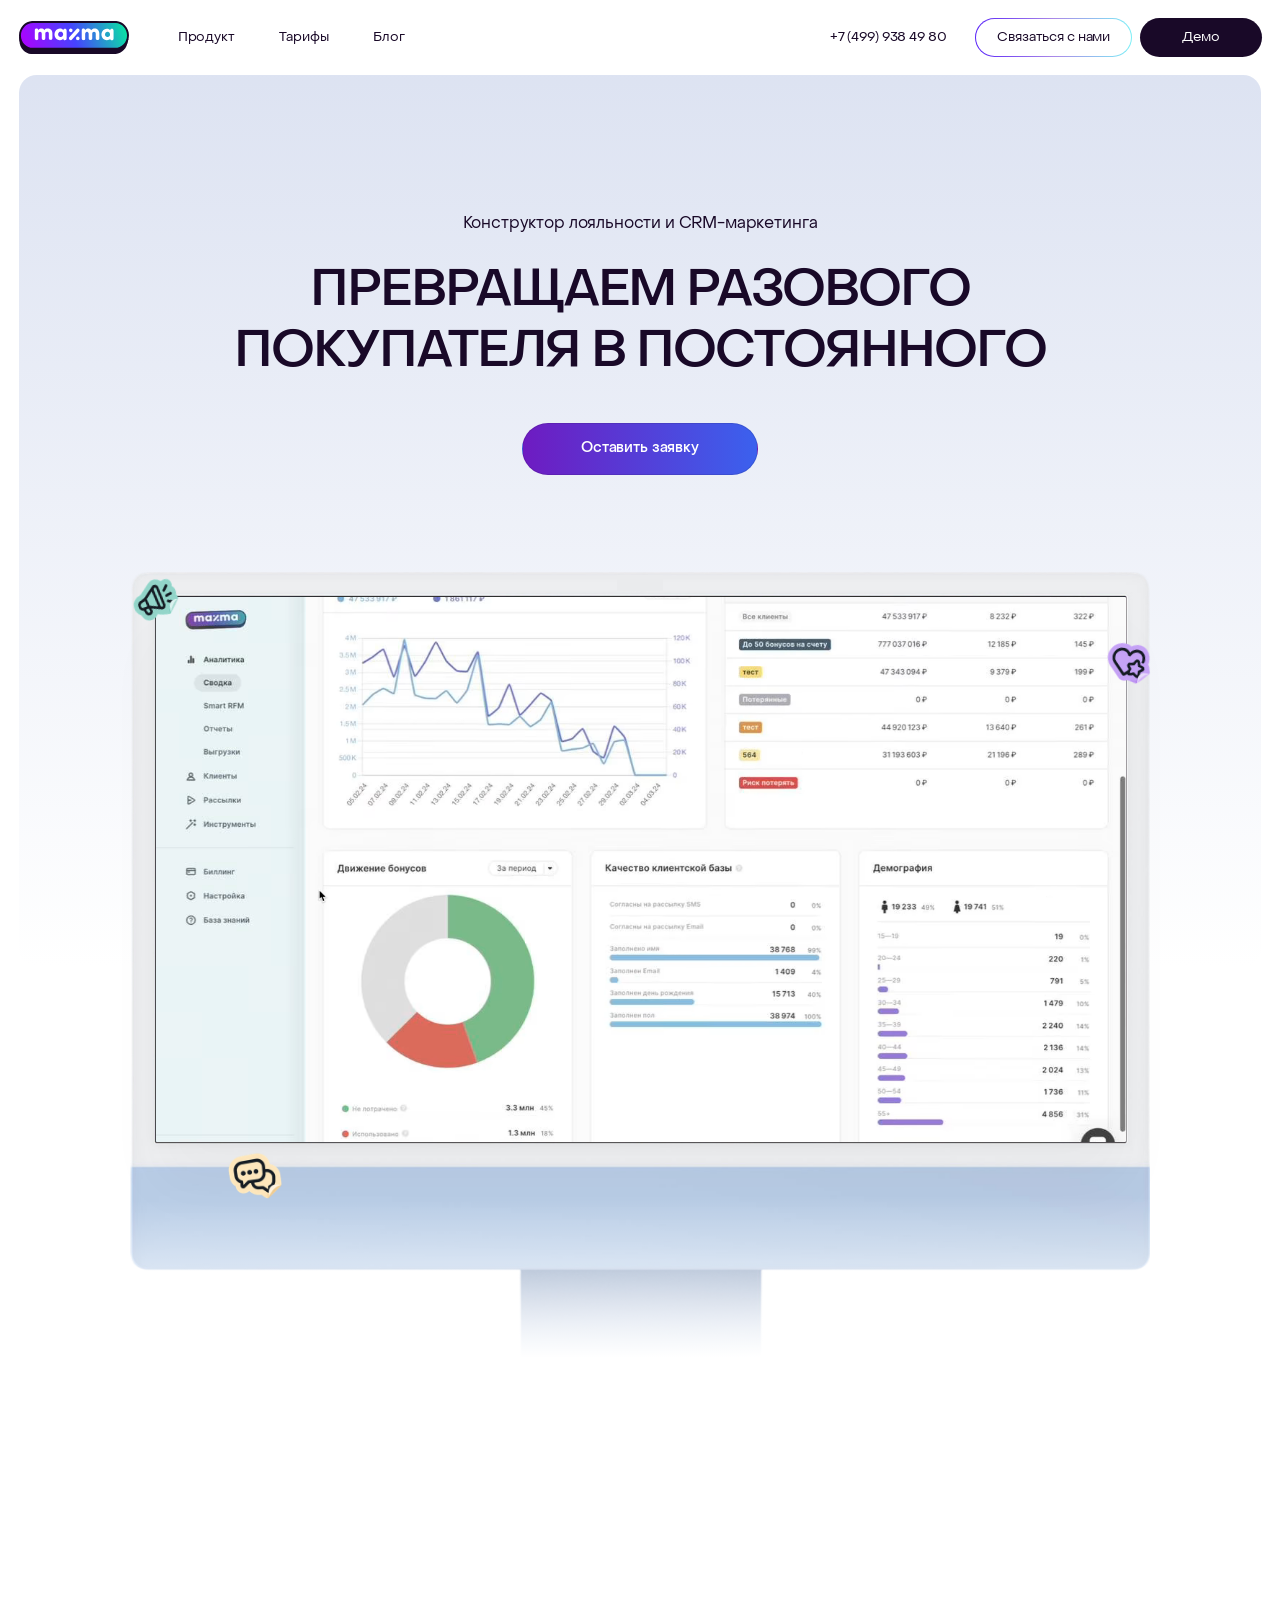
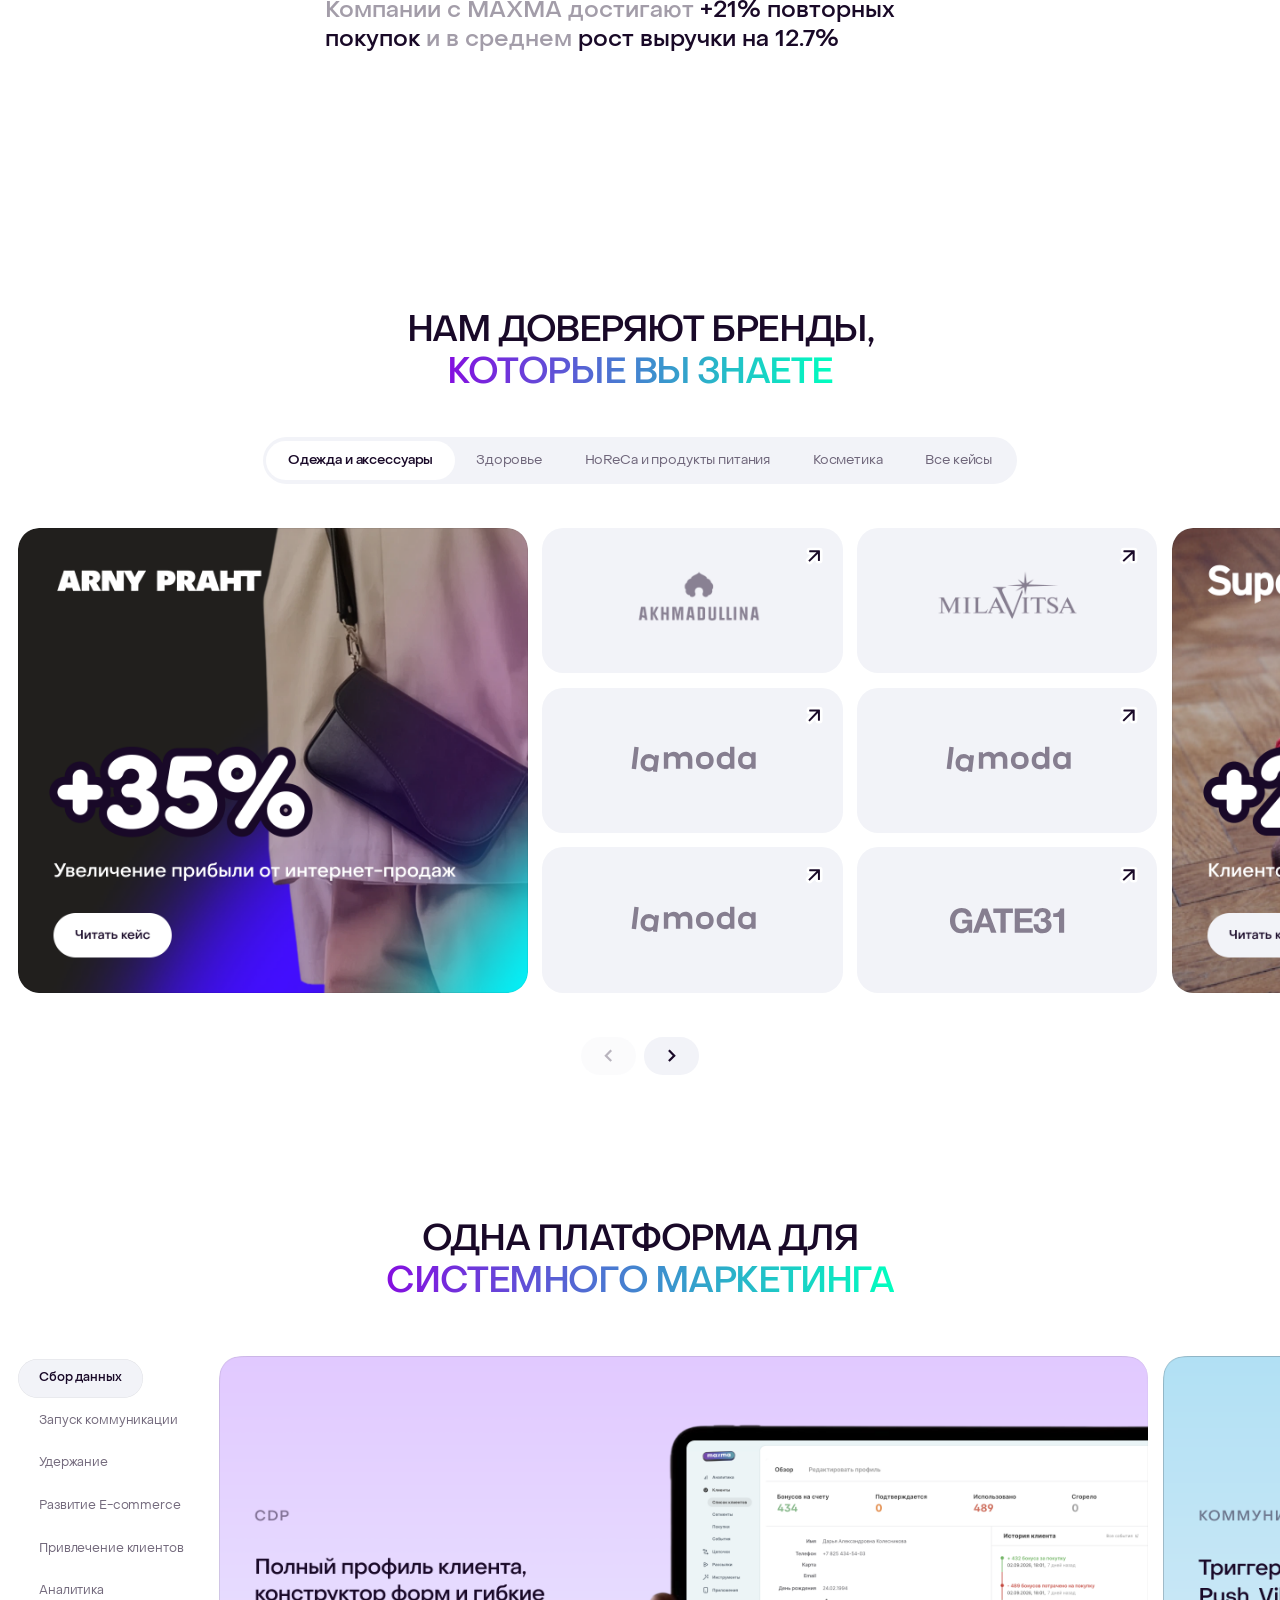
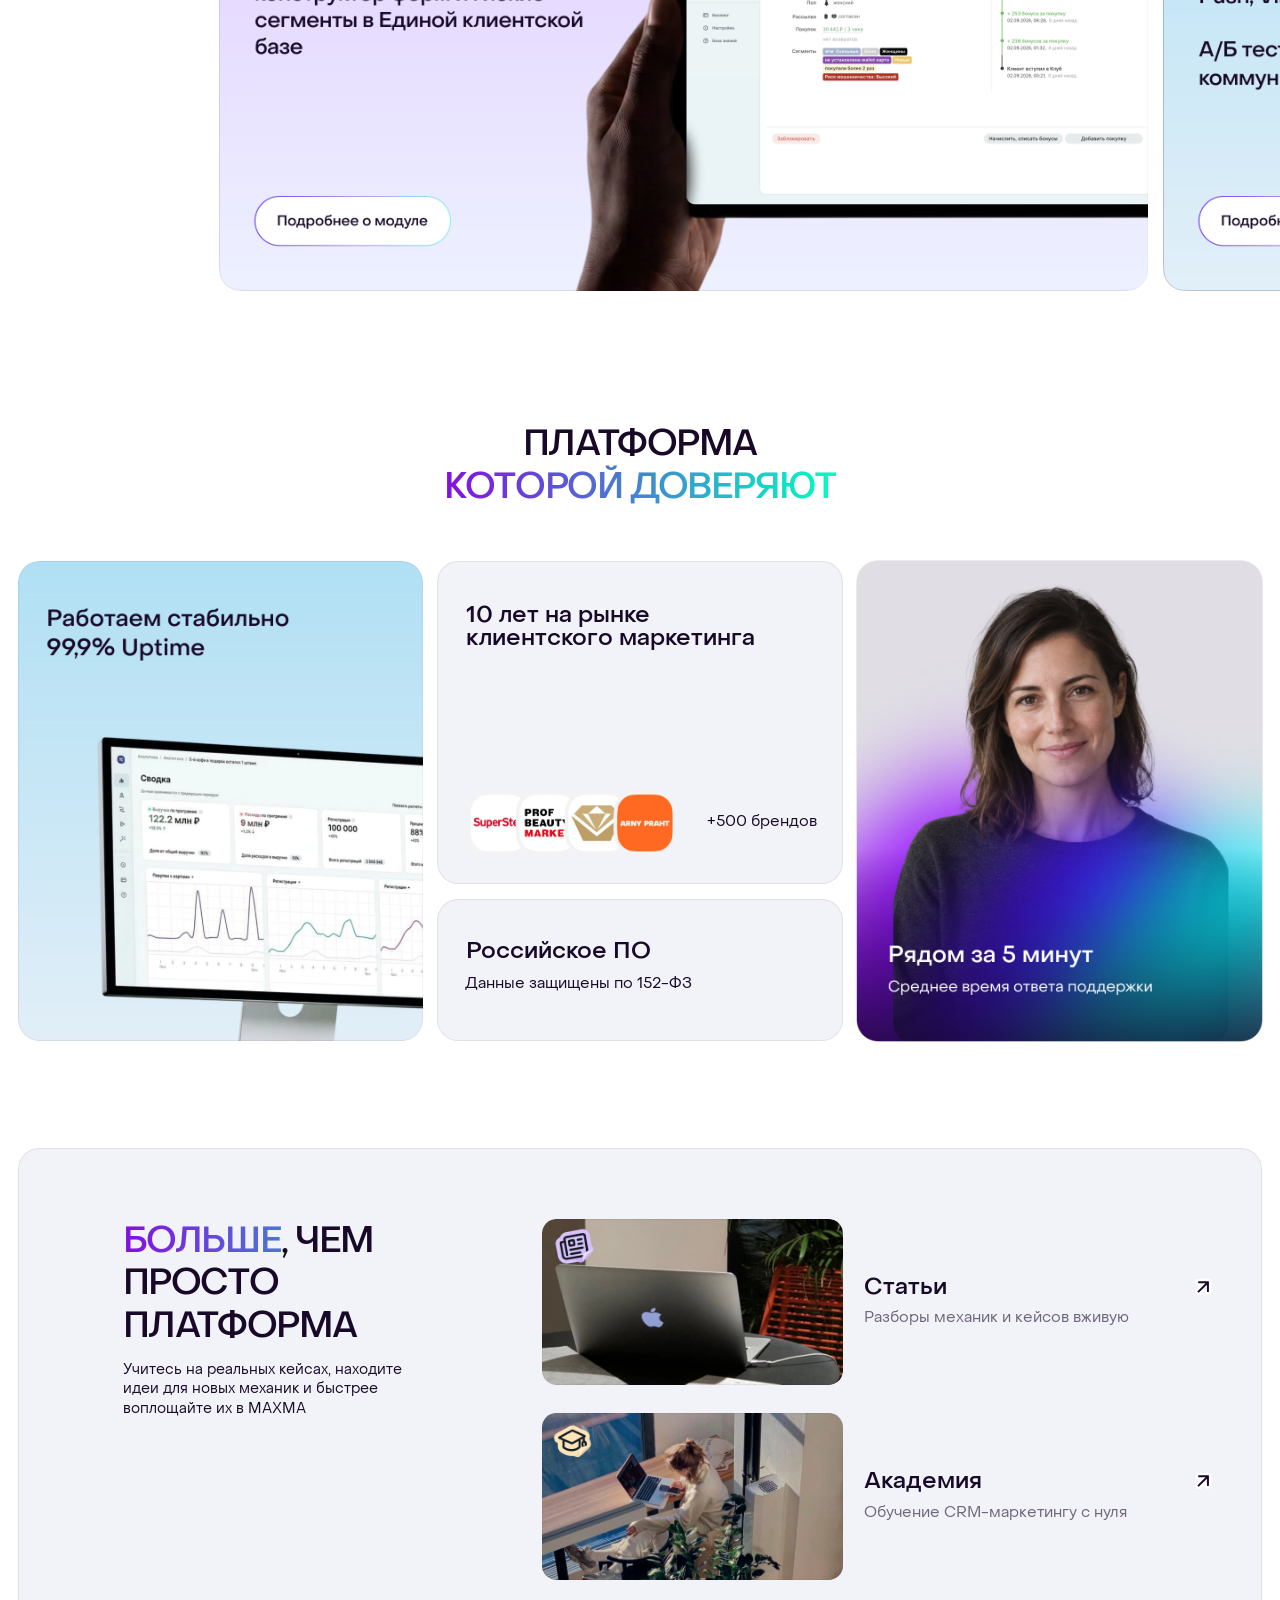
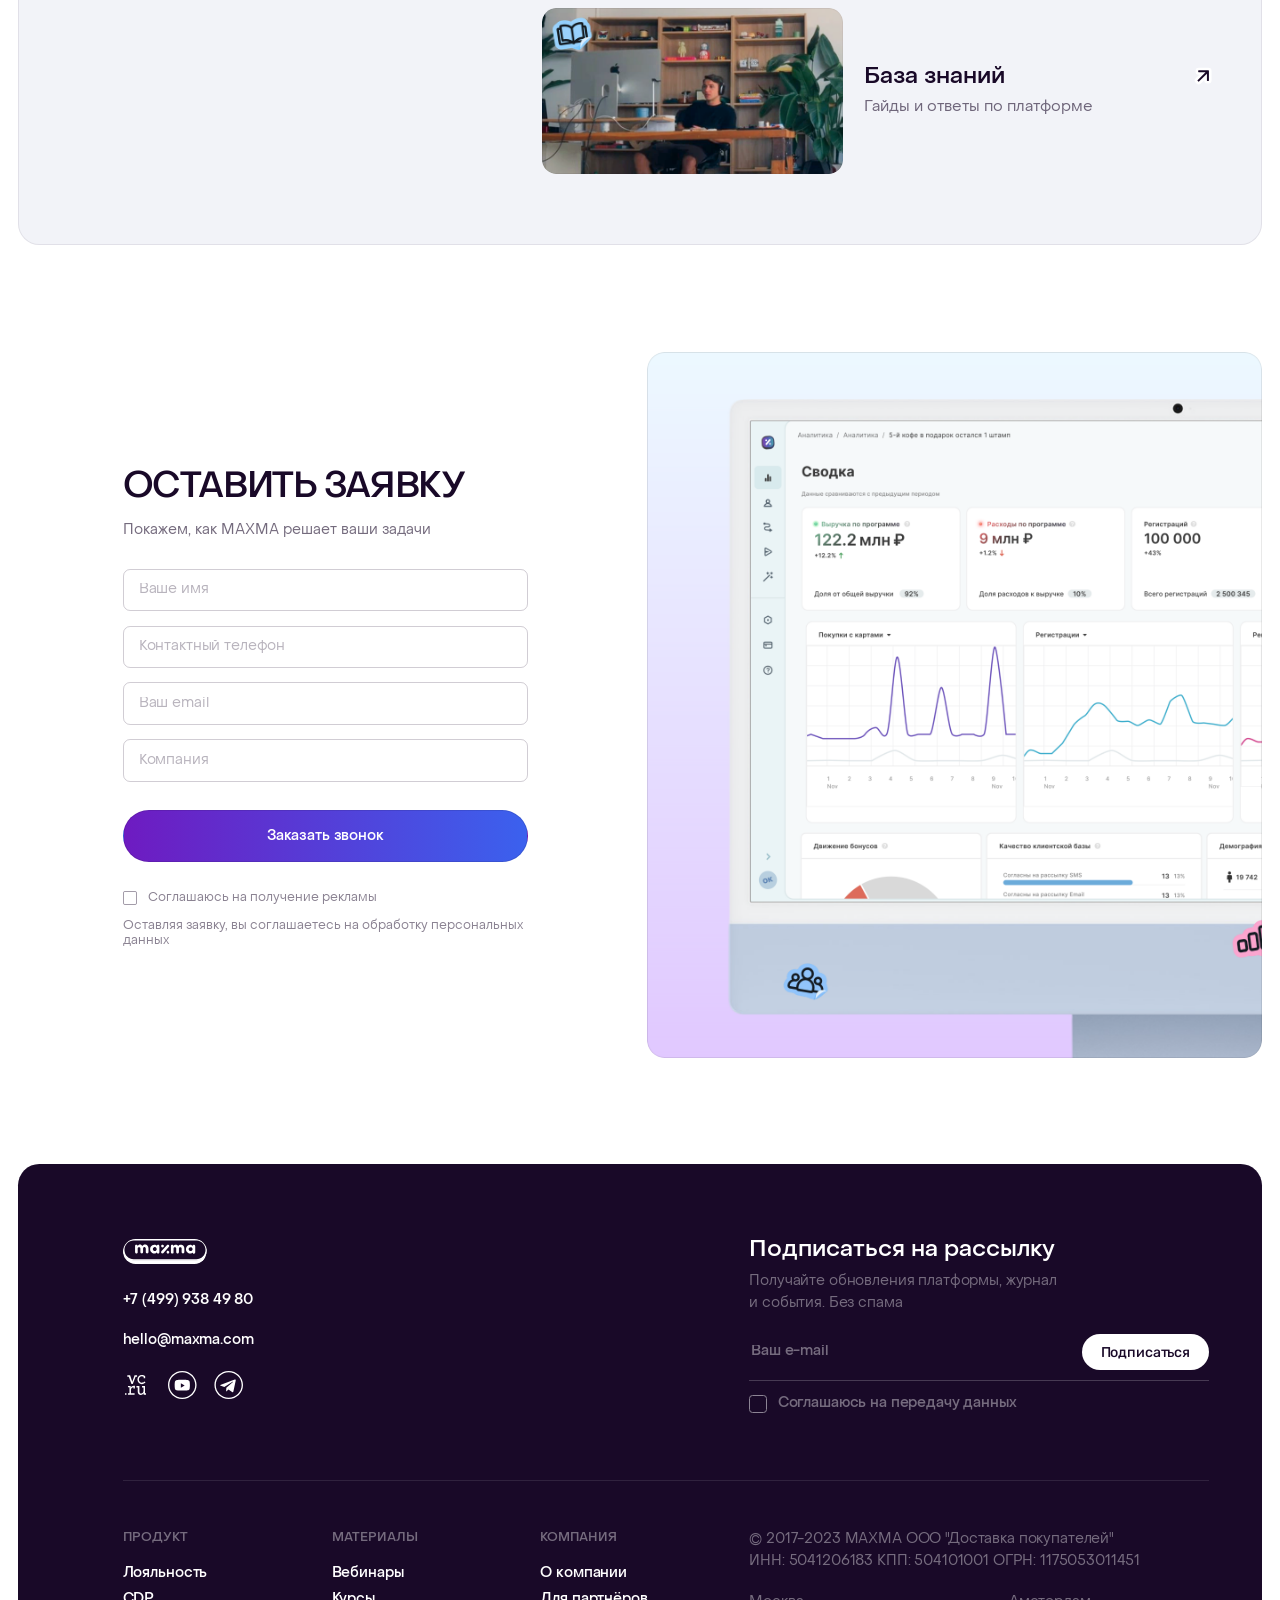
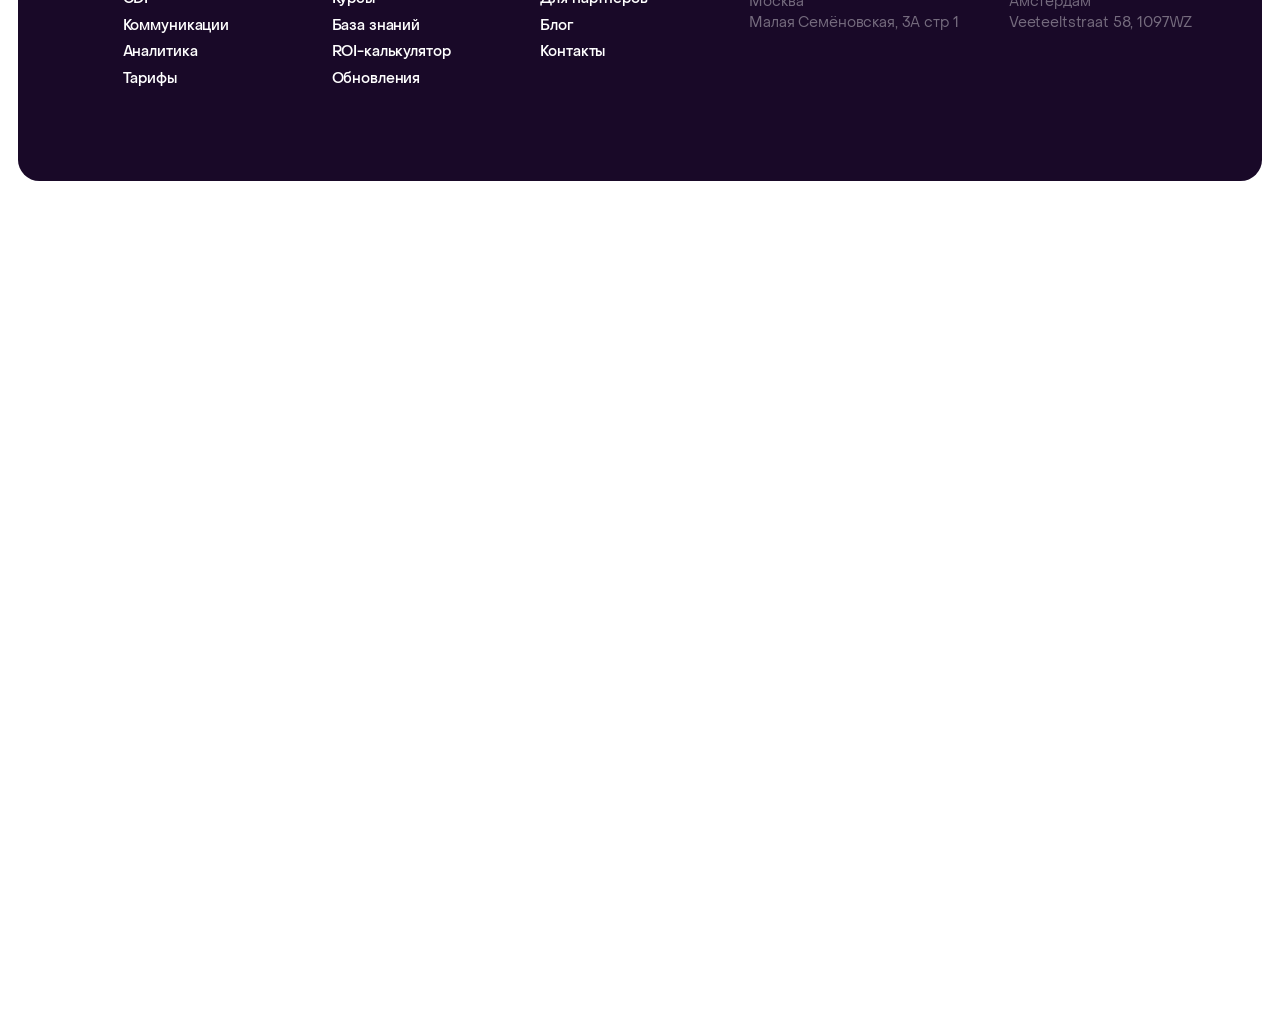
==== commit 8c2127e2: "Keep the page centred: clip overflow, fit narrow windows The carousels' overflow is now clipped by a" ====
--- a/index.html
+++ b/index.html
@@ -93,6 +93,7 @@
 </div>
 <div class="menu-dim" id="menuDim"></div>
 
+<div class="page">
 <div class="stage" id="stage">
 
   <!-- ============ HERO ============ -->
@@ -333,6 +334,7 @@
   </footer>
 
 </div>
+</div>
 
 <div class="toast" id="toast" role="status" aria-live="polite"></div>
 <script src="js/main.js"></script>
--- a/css/styles.css
+++ b/css/styles.css
@@ -5,6 +5,8 @@
    coordinates; inner layouts mirror the Figma auto-layout. The
    «Максимум результата» block is left out for now, so everything from
    «Платформа, которой доверяют» down sits 832px higher than in Figma.
+   Everything from the client results down is a further 60px lower than
+   the mockup — extra air under the hero monitor.
    ===================================================================== */
 
 /* ---------- Object Sans (PP Object Sans) ---------- */
@@ -34,11 +36,7 @@
 
 /* ---------- reset ---------- */
 *,*::before,*::after{box-sizing:border-box}
-/* The carousels deliberately run past the 1440 frame into the white
-   margins, so the viewport swallows the horizontal overflow instead of
-   growing a sideways scrollbar. Set on the root, not on .stage: the
-   viewport stays the scroll container and the pinned sections still stick. */
-html{-webkit-text-size-adjust:100%;overflow-x:hidden}
+html{-webkit-text-size-adjust:100%}
 body{
   margin:0;background:#fff;color:var(--ink);
   font-family:var(--sans);font-weight:400;
@@ -57,7 +55,13 @@
 /* Layout sits on a 1440 grid and the frame does not clip: full-bleed art
    (the hero gradient at 1520) paints past the frame edge, and wider screens
    just show white to either side. */
-.stage{position:relative;width:1440px;height:7376px;margin:0 auto;background:#fff}
+/* The carousels deliberately run past the 1440 frame into the white
+   margins. .page clips that overflow itself, so the document never gets
+   wider than the window and can't be nudged sideways (overflow:hidden on
+   the root still lets focus, find-in-page or a trackpad swipe scroll it).
+   clip, unlike hidden, doesn't make .page a scroll container. */
+.page{width:100%;overflow-x:clip}
+.stage{position:relative;width:1440px;height:7436px;margin:0 auto;background:#fff}
 .stage>*{position:absolute}
 
 /* ---------- asset placeholders ----------
@@ -250,7 +254,7 @@
 /* =====================================================================
    CLIENT RESULTS · 20:1364
    ===================================================================== */
-.results{left:366px;top:1737px;width:709px;display:flex;flex-direction:column;gap:24px}
+.results{left:366px;top:1797px;width:709px;display:flex;flex-direction:column;gap:24px}
 .results__line{font-weight:500;font-size:26px;line-height:1.26;color:var(--ink-40)}
 .results__line b{font-weight:500;color:#190927;text-decoration:underline solid transparent;text-underline-offset:5px;text-decoration-thickness:1.5px;transition:text-decoration-color .2s ease}
 .results__line:hover b{text-decoration-color:#190927}
@@ -260,7 +264,7 @@
    Column of heading / tabs / carousel row / pagination, 50px apart.
    The row is wider than the 1400 window, so the next case peeks in.
    ===================================================================== */
-.ccl{left:20px;top:2086px;width:1400px;display:flex;flex-direction:column;align-items:center;gap:50px}
+.ccl{left:20px;top:2146px;width:1400px;display:flex;flex-direction:column;align-items:center;gap:50px}
 .ccl__title{width:612px}
 
 .pill-tabs{display:flex;align-items:center;padding:4px;border-radius:30px;background:var(--surface)}
@@ -297,16 +301,16 @@
 /* =====================================================================
    PLATFORM · 14:282
    ===================================================================== */
-.platform-head{left:281px;top:3109px;width:878px}
+.platform-head{left:281px;top:3169px;width:878px}
 .platform-head .sec-title{width:608px}
 
-.stage-tabs{left:20px;top:3265px;width:210px;height:292px;display:flex;flex-direction:column;align-items:flex-start;justify-content:center;gap:4px;padding:4px 0;border-radius:30px;background:#fff}
+.stage-tabs{left:20px;top:3325px;width:210px;height:292px;display:flex;flex-direction:column;align-items:flex-start;justify-content:center;gap:4px;padding:4px 0;border-radius:30px;background:#fff}
 .stab{height:44px;padding:8px 24px;border-radius:60px;display:flex;align-items:center;justify-content:center;font-size:14px;line-height:24px;letter-spacing:-.14px;color:var(--ink);opacity:.6;white-space:nowrap;transition:background .2s,opacity .2s}
 .stab:hover{opacity:.9}
 /* the .5px hairline is inset so it doesn't widen the pill */
 .stab.is-active{background:var(--surface);box-shadow:inset 0 0 0 .5px rgba(0,0,0,.08);opacity:1;font-weight:500}
 
-.pcards{left:246px;top:3265px;width:1194px;height:602px;overflow:hidden}
+.pcards{left:246px;top:3325px;width:1194px;height:602px;overflow:hidden}
 .pcards__track{display:flex;align-items:flex-start;gap:16px;transition:transform .55s cubic-bezier(.4,0,.2,1)}
 /* Each segment is one 1046x602 artwork — gradient, copy, button and device
    are all baked in, so the card is just the picture. Three artworks cycle
@@ -316,7 +320,7 @@
 /* =====================================================================
    TRUST · 14:358
    ===================================================================== */
-.trust{left:20px;top:4015px;width:1400px;display:flex;flex-direction:column;align-items:center;gap:60px}
+.trust{left:20px;top:4075px;width:1400px;display:flex;flex-direction:column;align-items:center;gap:60px}
 .trust__title{width:456px}
 .trust__row{display:flex;align-items:center;gap:16px;width:100%}
 
@@ -341,13 +345,13 @@
 /* =====================================================================
    MORE THAN A PLATFORM · 20:1457
    ===================================================================== */
-.more-bg{left:20px;top:4831px;width:1400px;height:785px;background:var(--surface);border:1px solid rgba(25,9,40,.08);border-radius:24px}
-.more-title{left:138px;top:4911px;width:410px;text-align:left}
+.more-bg{left:20px;top:4891px;width:1400px;height:785px;background:var(--surface);border:1px solid rgba(25,9,40,.08);border-radius:24px}
+.more-title{left:138px;top:4971px;width:410px;text-align:left}
 /* Figma runs the gradient across the whole 410px text box, not just the word */
 .more-title .grad{background-size:410px 100%}
-.more-sub{left:138px;top:5071px;width:338px;font-size:16px;line-height:22px;color:var(--ink)}
-
-.more-list{left:610px;top:4911px;width:756px;display:flex;flex-direction:column;gap:32px}
+.more-sub{left:138px;top:5131px;width:338px;font-size:16px;line-height:22px;color:var(--ink)}
+
+.more-list{left:610px;top:4971px;width:756px;display:flex;flex-direction:column;gap:32px}
 .more-row{display:flex;align-items:center;gap:24px;width:100%;color:var(--ink)}
 .more-row__pic{width:338px;height:187px;flex:none;border-radius:16px;overflow:hidden;transition:transform .3s ease}
 .more-row:hover .more-row__pic{transform:scale(1.015)}
@@ -360,14 +364,14 @@
 
 /* stickers ride on the top-left corner of each picture */
 .more-sticker{left:618px;width:50.886px;height:50px;background-color:transparent;background-size:100% 100%;pointer-events:none}
-.more-sticker--1{top:4918px}
-.more-sticker--2{top:5137px}
-.more-sticker--3{top:5354px}
+.more-sticker--1{top:4978px}
+.more-sticker--2{top:5197px}
+.more-sticker--3{top:5414px}
 
 /* =====================================================================
    LEAD FORM · 14:423
    ===================================================================== */
-.lead{left:0;top:5736px;width:1440px;height:794px}
+.lead{left:0;top:5796px;width:1440px;height:794px}
 
 .lead__form{position:absolute;left:138px;top:125.83px;width:456px;display:flex;flex-direction:column;align-items:flex-start;gap:32px}
 .lead__head{display:flex;flex-direction:column;gap:16px}
@@ -399,7 +403,7 @@
 /* =====================================================================
    FOOTER · 27:243
    ===================================================================== */
-.ftr{left:20px;top:6650px;width:1400px;height:694px;background:var(--ink);border-radius:24px;overflow:hidden;color:#fff}
+.ftr{left:20px;top:6710px;width:1400px;height:694px;background:var(--ink);border-radius:24px;overflow:hidden;color:#fff}
 .ftr__logo{position:absolute;left:118px;top:84px;width:94.48px;height:28px}
 
 .ftr__contacts{position:absolute;left:118px;top:144px;display:flex;flex-direction:column;gap:24px;align-items:flex-start}
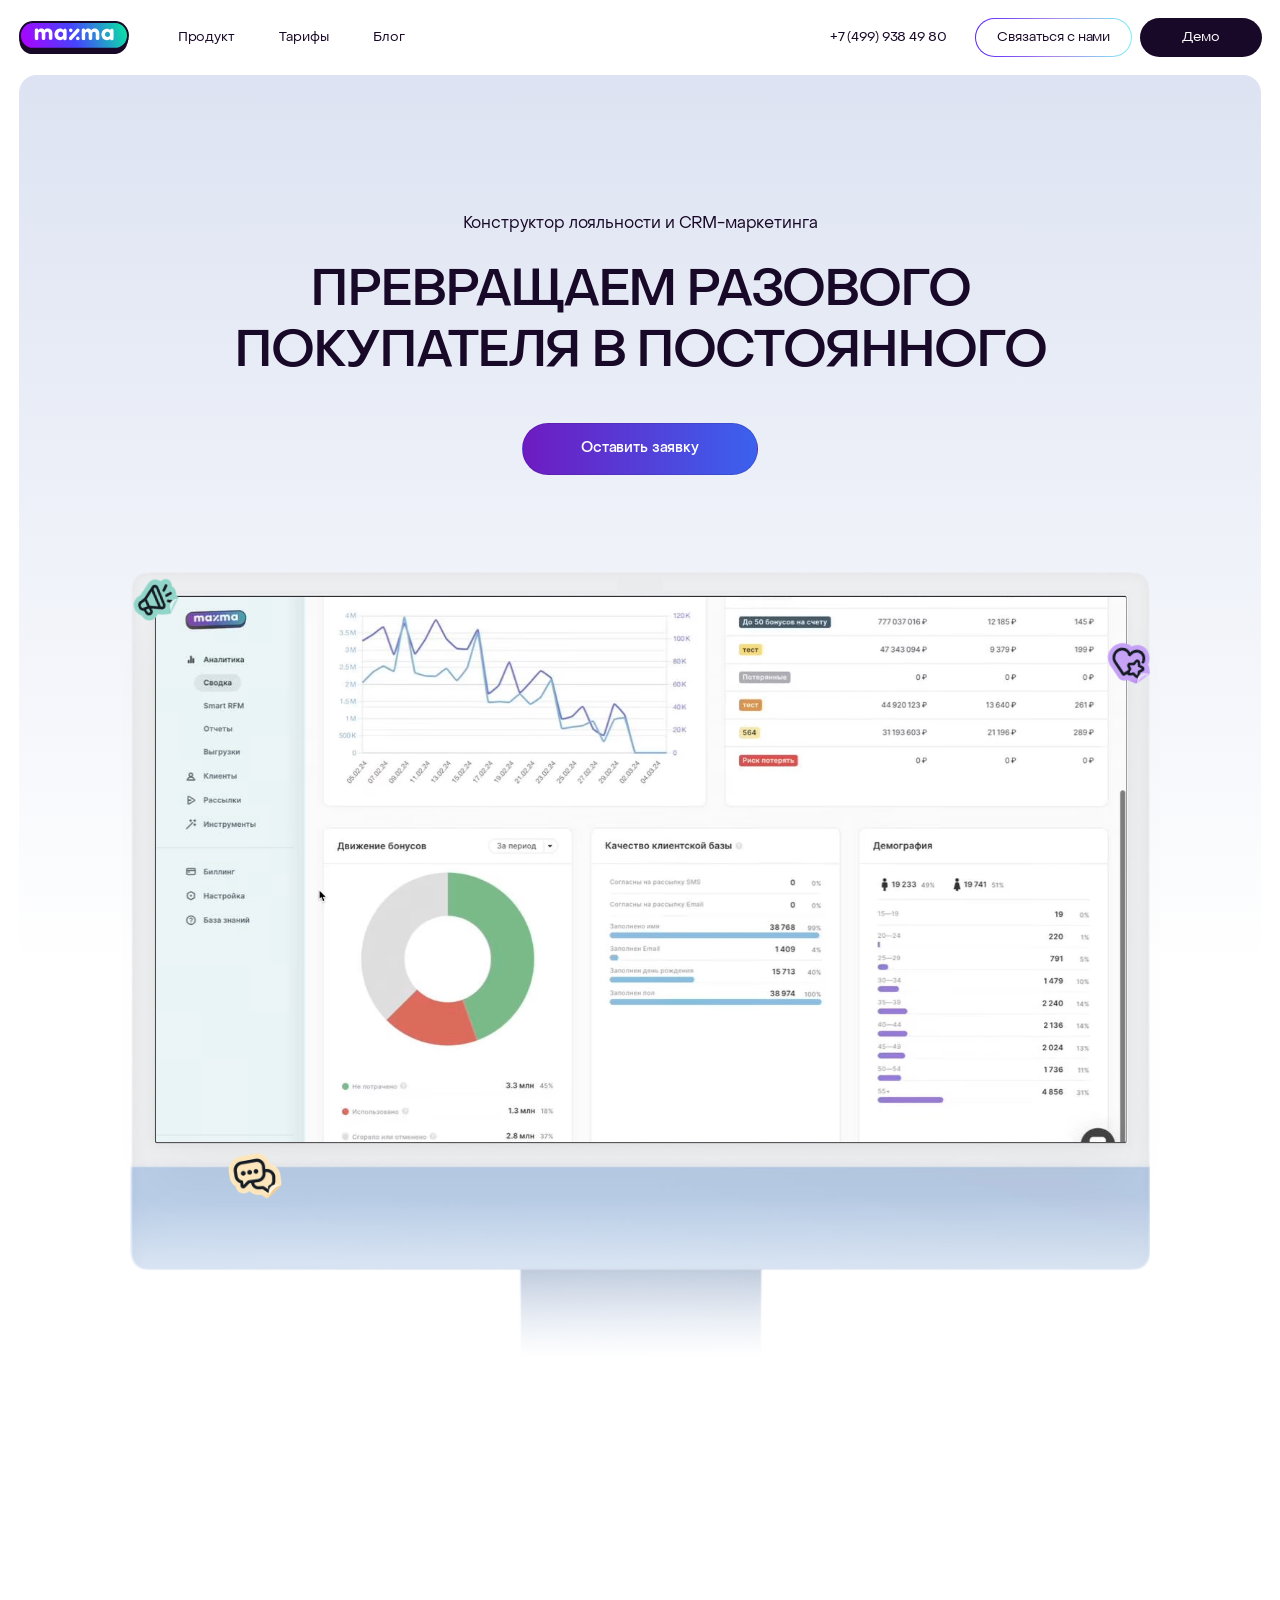
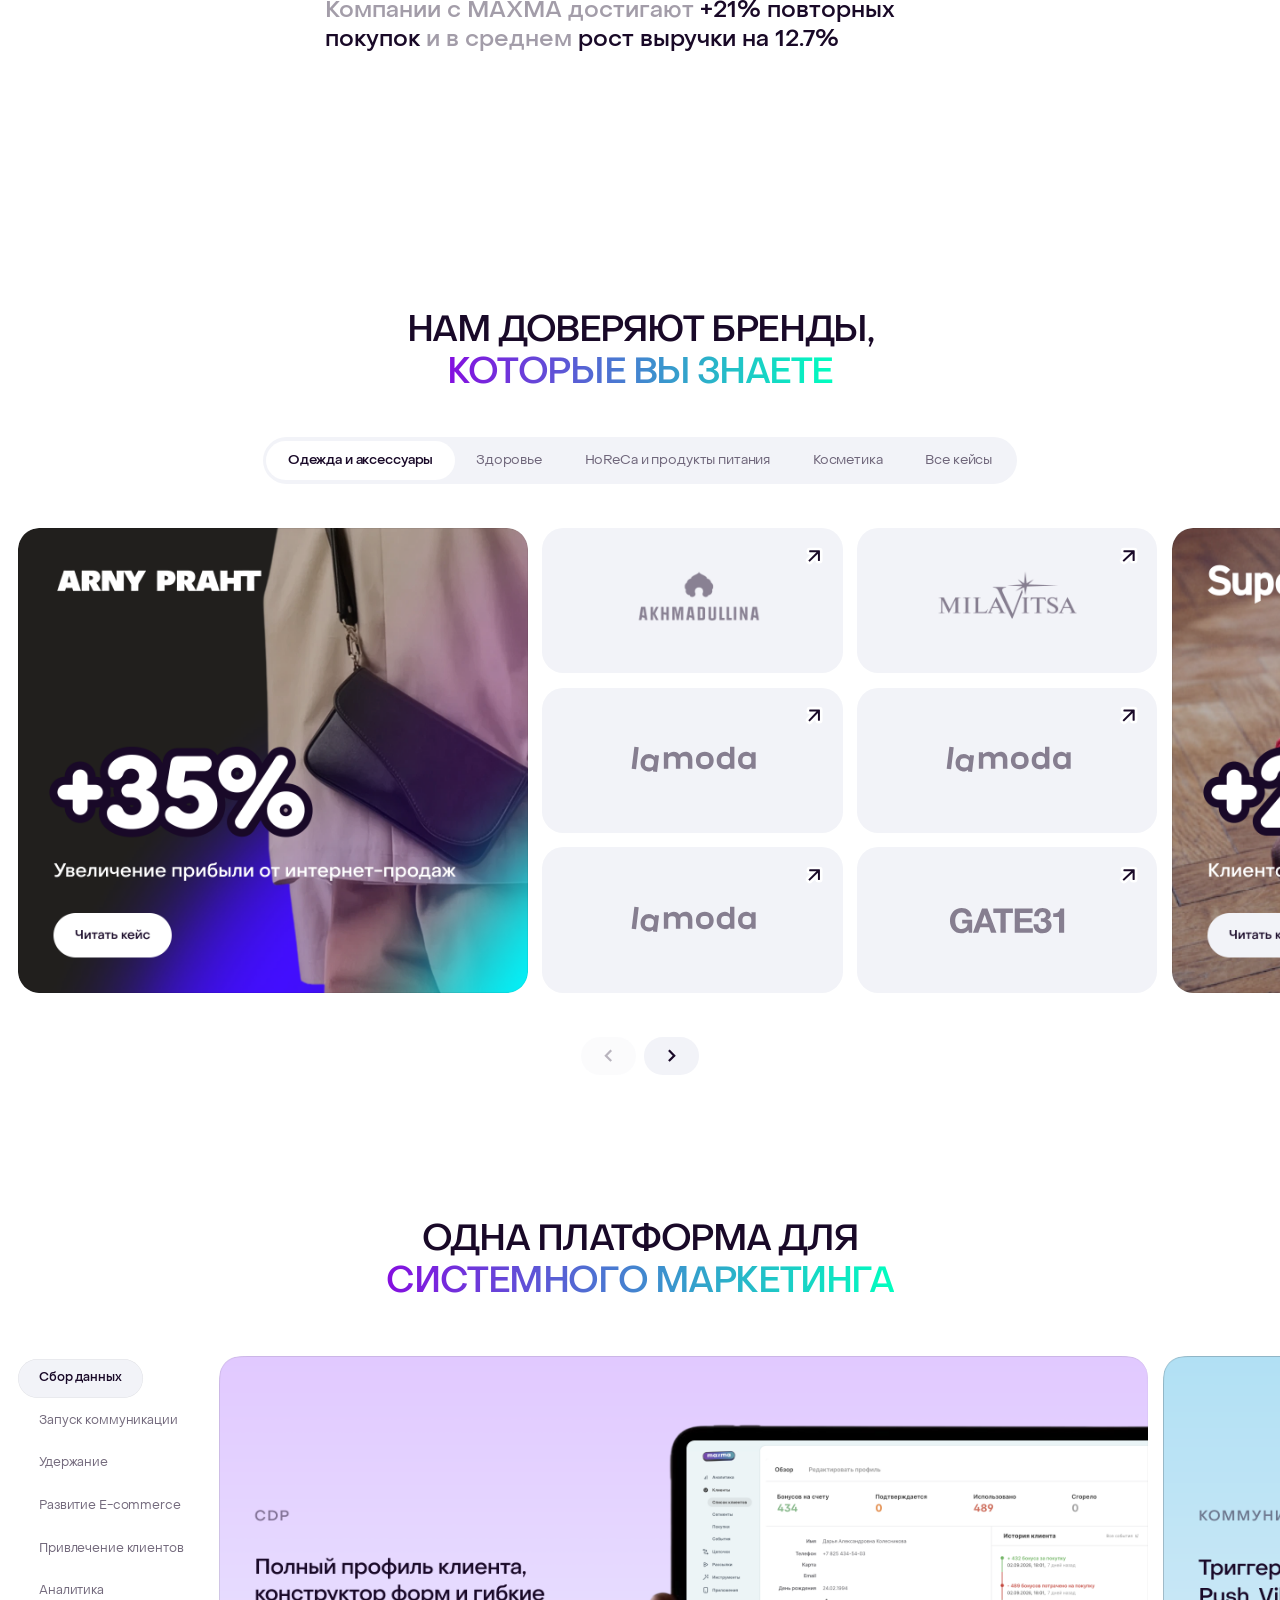
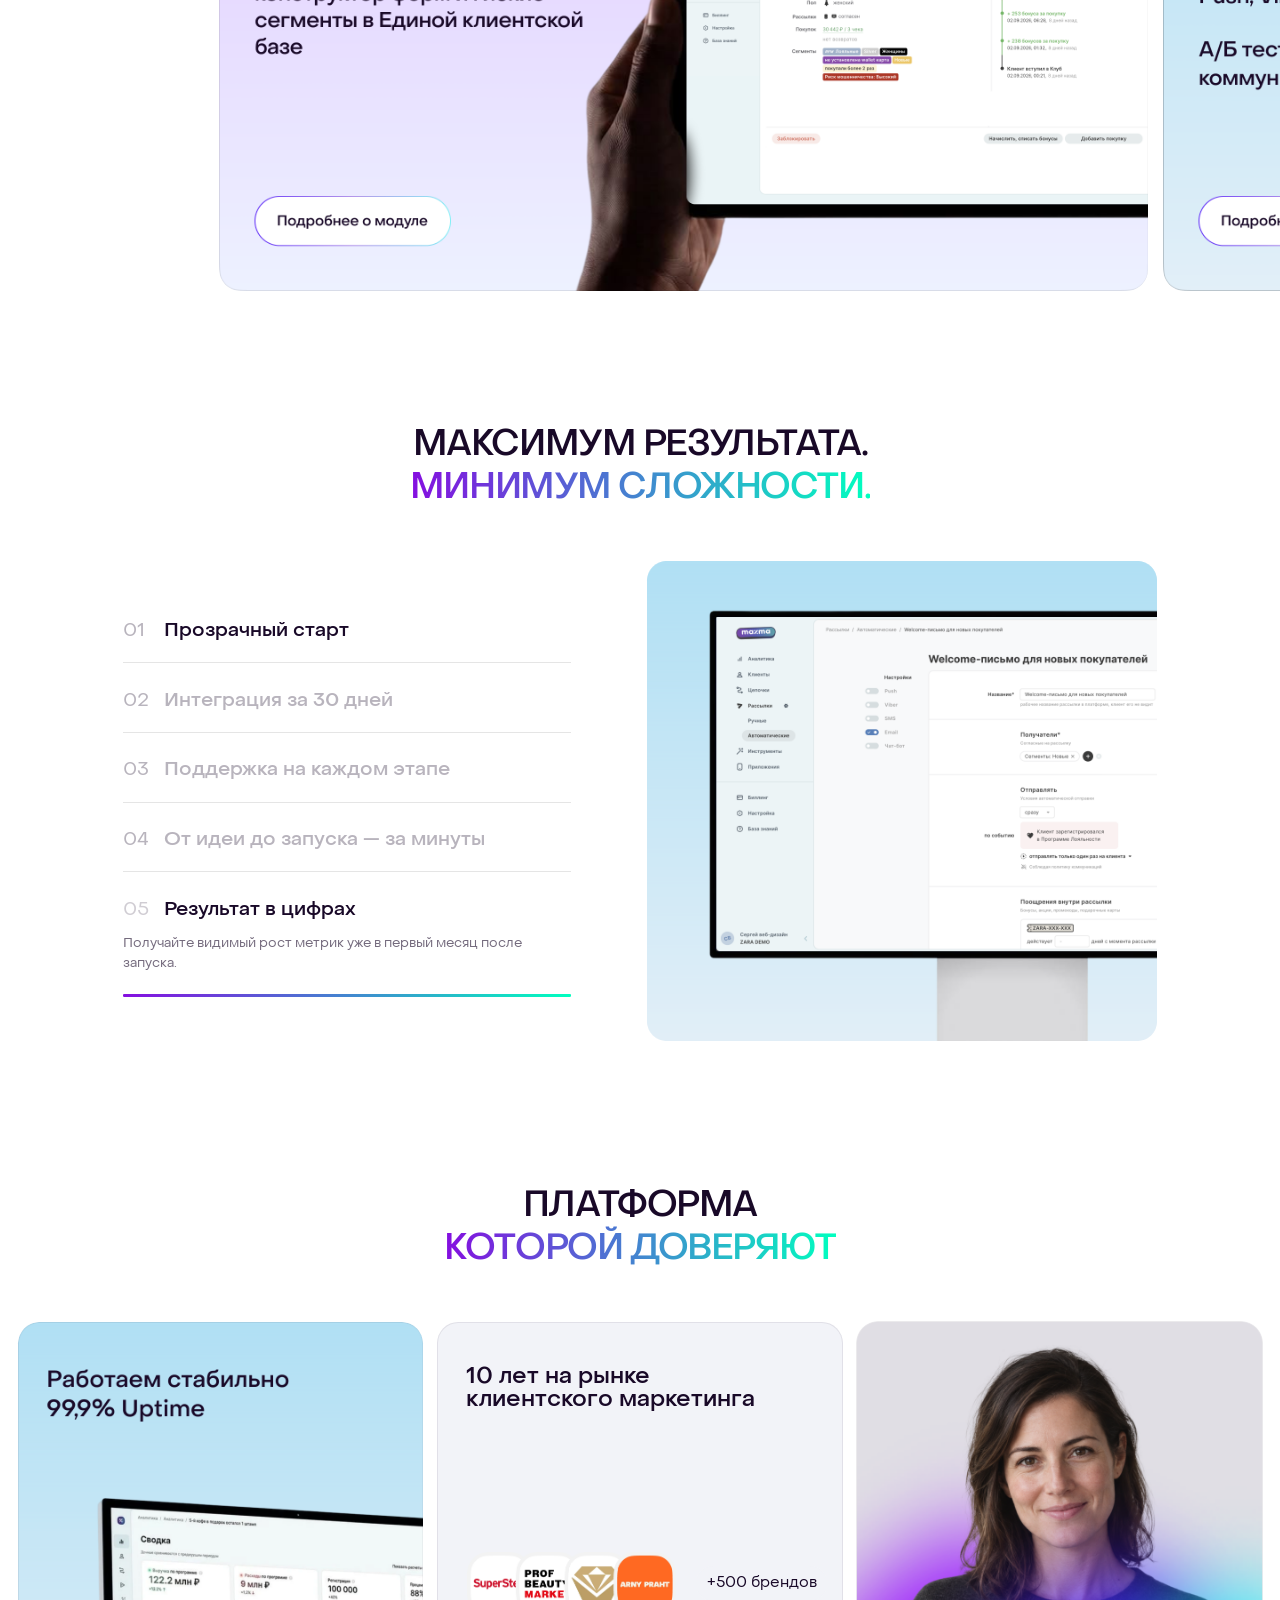
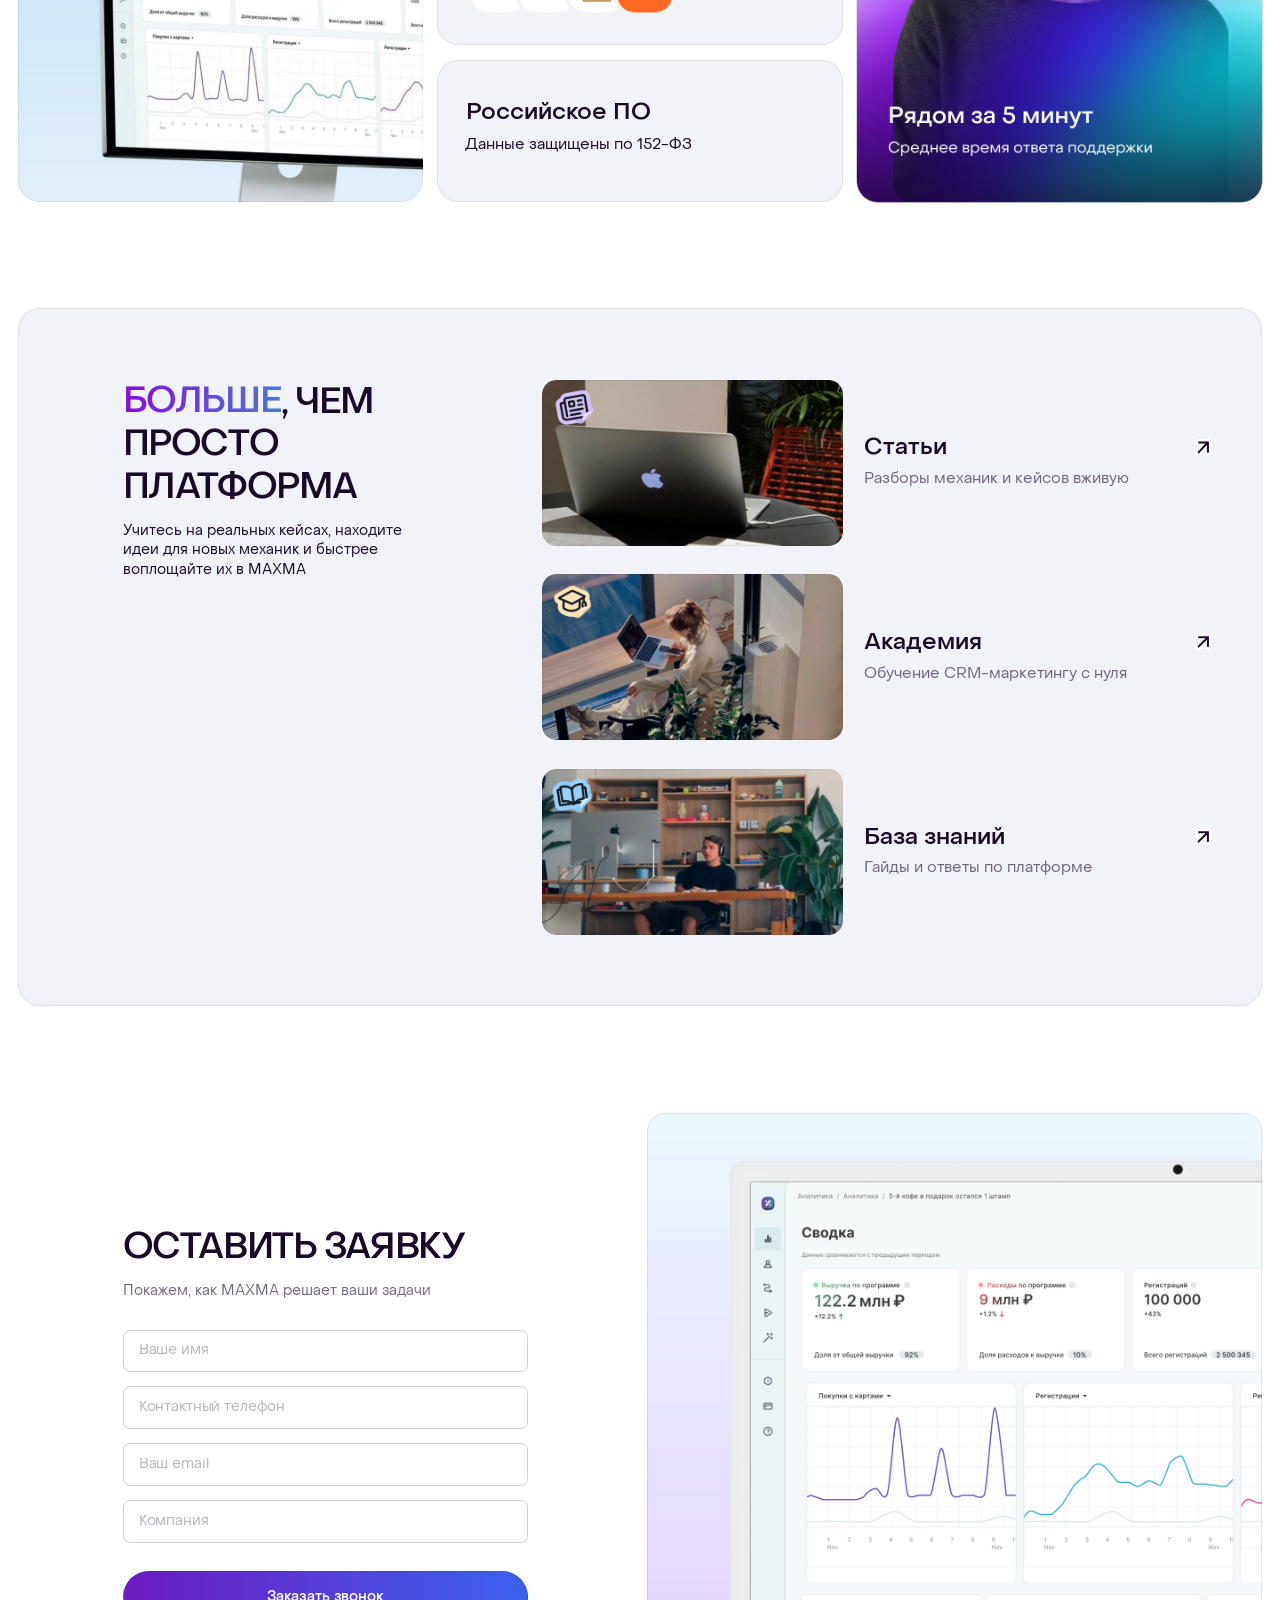
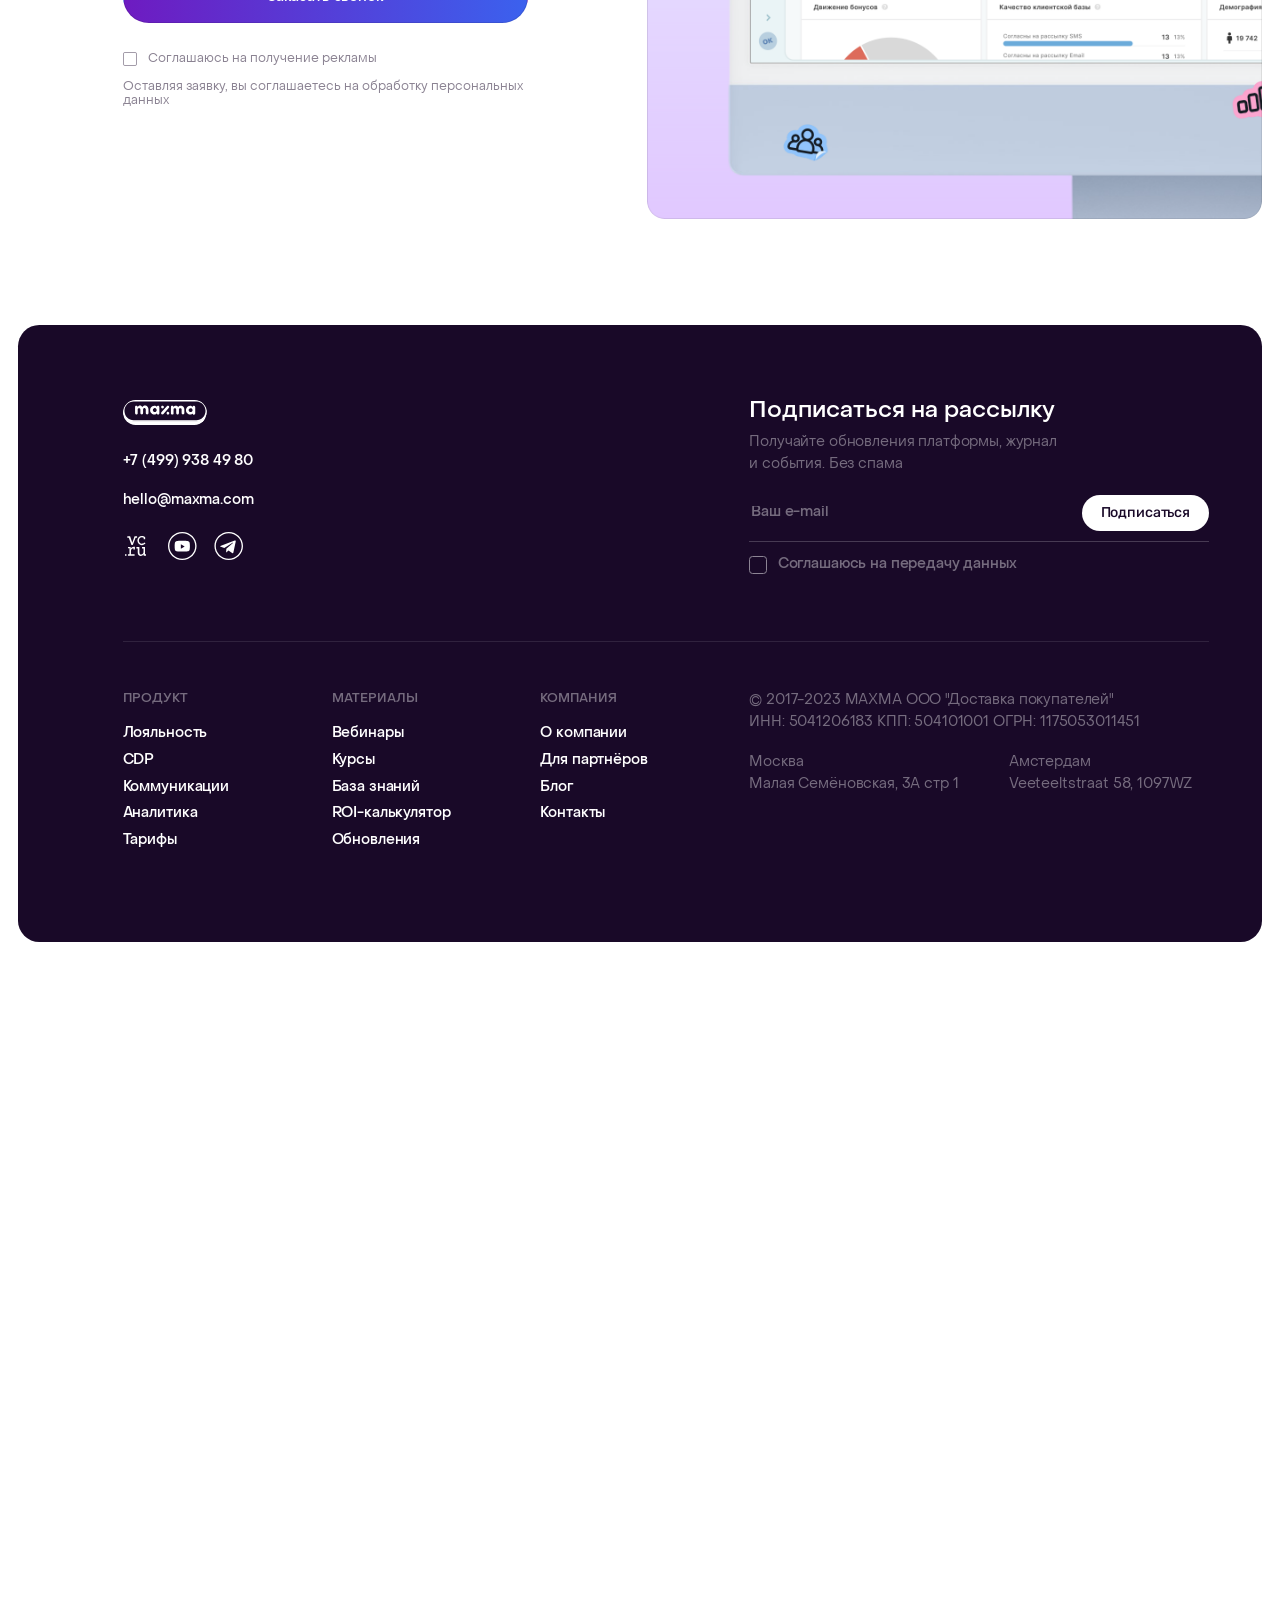
==== commit 6dfacf03: "Build «Максимум результата» with auto-advancing steps Figma 37:1776. The page scrolls freely; the ac" ====
--- a/index.html
+++ b/index.html
@@ -205,6 +205,62 @@
     </div>
   </div>
 
+  <!-- ============ WHY · 37:1776 ============
+       Steps switch on their own: the gradient bar fills in 4s, then the
+       next step opens. Right-hand pictures: why-1 … why-5 in assets/img. -->
+  <h2 class="sec-title why-title" data-node="37:1747">Максимум результата. <span class="grad">Минимум сложности.</span></h2>
+
+  <ol class="why-list" id="whyList" data-node="37:1748">
+      <li class="why-item is-active" data-i="0">
+        <button class="why-item__head" type="button" aria-expanded="true">
+          <span class="why-item__num">01</span>
+          <span class="why-item__title">Прозрачный старт</span>
+        </button>
+        <p class="why-item__desc">Без скрытых условий, сложных тарифов и неожиданных доплат.</p>
+        <span class="why-item__bar" aria-hidden="true"></span>
+      </li>
+      <li class="why-item" data-i="1">
+        <button class="why-item__head" type="button" aria-expanded="false">
+          <span class="why-item__num">02</span>
+          <span class="why-item__title">Интеграция за 30 дней</span>
+        </button>
+        <p class="why-item__desc">Готовые решения для интеграции сайта, касс и мобильного приложения.</p>
+        <span class="why-item__bar" aria-hidden="true"></span>
+      </li>
+      <li class="why-item" data-i="2">
+        <button class="why-item__head" type="button" aria-expanded="false">
+          <span class="why-item__num">03</span>
+          <span class="why-item__title">Поддержка на каждом этапе</span>
+        </button>
+        <p class="why-item__desc">Личный аккаунт-маркетолог поможет получить максимум от платформы.</p>
+        <span class="why-item__bar" aria-hidden="true"></span>
+      </li>
+      <li class="why-item" data-i="3">
+        <button class="why-item__head" type="button" aria-expanded="false">
+          <span class="why-item__num">04</span>
+          <span class="why-item__title">От идеи до запуска — за минуты</span>
+        </button>
+        <p class="why-item__desc">Сегменты и кампании — без разработчиков и сложных настроек.</p>
+        <span class="why-item__bar" aria-hidden="true"></span>
+      </li>
+      <li class="why-item" data-i="4">
+        <button class="why-item__head" type="button" aria-expanded="false">
+          <span class="why-item__num">05</span>
+          <span class="why-item__title">Результат в цифрах</span>
+        </button>
+        <p class="why-item__desc">Получайте видимый рост метрик уже в первый месяц после запуска.</p>
+        <span class="why-item__bar" aria-hidden="true"></span>
+      </li>
+  </ol>
+
+  <div class="why-card" id="whyCard" data-node="37:1771">
+      <div class="why-shot ph is-active" data-asset="why-1" data-i="0"></div>
+      <div class="why-shot ph" data-asset="why-2" data-i="1"></div>
+      <div class="why-shot ph" data-asset="why-3" data-i="2"></div>
+      <div class="why-shot ph" data-asset="why-4" data-i="3"></div>
+      <div class="why-shot ph" data-asset="why-5" data-i="4"></div>
+  </div>
+
   <!-- ============ TRUST · 14:358 ============ -->
   <section class="trust" data-node="29:1154">
     <h2 class="sec-title trust__title" data-node="14:359">Платформа <span class="grad">Которой доверяют</span></h2>
--- a/css/styles.css
+++ b/css/styles.css
@@ -2,11 +2,9 @@
    MAXMA — main page
    Figma: J5O8dq0z1hB7ba68lMvQYn · frame «Главная» 14:128 (1440 × 8208)
    Fixed-width 1440 prototype. Every block is placed at its Figma
-   coordinates; inner layouts mirror the Figma auto-layout. The
-   «Максимум результата» block is left out for now, so everything from
-   «Платформа, которой доверяют» down sits 832px higher than in Figma.
-   Everything from the client results down is a further 60px lower than
-   the mockup — extra air under the hero monitor.
+   coordinates; inner layouts mirror the Figma auto-layout. Everything
+   from the client results down sits 60px lower than in the mockup —
+   extra air under the hero monitor.
    ===================================================================== */
 
 /* ---------- Object Sans (PP Object Sans) ---------- */
@@ -61,7 +59,7 @@
    the root still lets focus, find-in-page or a trackpad swipe scroll it).
    clip, unlike hidden, doesn't make .page a scroll container. */
 .page{width:100%;overflow-x:clip}
-.stage{position:relative;width:1440px;height:7436px;margin:0 auto;background:#fff}
+.stage{position:relative;width:1440px;height:8268px;margin:0 auto;background:#fff}
 .stage>*{position:absolute}
 
 /* ---------- asset placeholders ----------
@@ -318,9 +316,42 @@
 .pcard{position:relative;flex:none;width:1046px;height:602px;border-radius:24px;overflow:hidden}
 
 /* =====================================================================
+   WHY · «Максимум результата» · 37:1776
+   Doesn't hold the scroll. The active step's gradient bar fills over 4s
+   (js/main.js), then the next step opens; the picture on the right
+   follows the step.
+   ===================================================================== */
+.why-title{left:433px;top:4075px;width:574px}
+
+.why-list{left:138px;top:4275.5px;width:504px;margin:0;padding:0;list-style:none;display:flex;flex-direction:column;gap:8px}
+.why-item{position:relative;padding:24px 0;border-bottom:1px solid rgba(0,0,0,.1);color:var(--ink)}
+.why-item__head{display:flex;align-items:center;gap:16px;width:546px;text-align:left;font-size:22px;line-height:normal;cursor:pointer}
+.why-item__num{width:30px;flex:none;font-weight:400;opacity:.3;transition:opacity .3s ease}
+.why-item__title{flex:1;min-width:0;font-weight:500;opacity:.3;transition:opacity .3s ease}
+.why-item:not(.is-active) .why-item__head:hover .why-item__title{opacity:.55}
+.why-item.is-active .why-item__num{opacity:.2}
+.why-item.is-active .why-item__title{opacity:1}
+/* description opens under the active step: 16px gap + a fixed two-line
+   (44px) box, so one-line copy doesn't make the list jump between steps */
+.why-item__desc{width:100%;height:0;font-size:15px;line-height:22px;opacity:0;overflow:hidden;transition:height .45s cubic-bezier(.4,0,.2,1),margin-top .45s cubic-bezier(.4,0,.2,1),opacity .3s ease}
+.why-item.is-active .why-item__desc{height:44px;margin-top:16px;opacity:.6;transition:height .45s cubic-bezier(.4,0,.2,1),margin-top .45s cubic-bezier(.4,0,.2,1),opacity .35s ease .15s}
+/* progress · Vector 994: 3px, round caps, centred on the step's rule */
+.why-item__bar{position:absolute;left:0;bottom:-2.5px;width:0;height:3px;border-radius:1.5px;background:linear-gradient(90deg,#850ee0 0%,#00ffbf 100%);pointer-events:none}
+.why-item.is-active .why-item__bar{animation:why-fill 4s linear forwards}
+.why-list.is-paused .why-item__bar{animation-play-state:paused}
+@keyframes why-fill{from{width:0}to{width:100%}}
+
+.why-card{left:728px;top:4231px;width:574px;height:540px;border-radius:22px;overflow:hidden;background:linear-gradient(0deg,#e2eff8 0%,#b1e0f4 100%)}
+/* why-1 stays underneath as the base; later steps fade in over it once
+   their picture exists */
+.why-shot{position:absolute;inset:0;background-size:cover;background-color:transparent;opacity:0;transition:opacity .5s ease}
+.why-shot:not(.is-loaded){background:none}
+.why-shot[data-i="0"],.why-shot.is-active.is-loaded{opacity:1}
+
+/* =====================================================================
    TRUST · 14:358
    ===================================================================== */
-.trust{left:20px;top:4075px;width:1400px;display:flex;flex-direction:column;align-items:center;gap:60px}
+.trust{left:20px;top:4931px;width:1400px;display:flex;flex-direction:column;align-items:center;gap:60px}
 .trust__title{width:456px}
 .trust__row{display:flex;align-items:center;gap:16px;width:100%}
 
@@ -345,13 +376,13 @@
 /* =====================================================================
    MORE THAN A PLATFORM · 20:1457
    ===================================================================== */
-.more-bg{left:20px;top:4891px;width:1400px;height:785px;background:var(--surface);border:1px solid rgba(25,9,40,.08);border-radius:24px}
-.more-title{left:138px;top:4971px;width:410px;text-align:left}
+.more-bg{left:20px;top:5747px;width:1400px;height:785px;background:var(--surface);border:1px solid rgba(25,9,40,.08);border-radius:24px}
+.more-title{left:138px;top:5827px;width:410px;text-align:left}
 /* Figma runs the gradient across the whole 410px text box, not just the word */
 .more-title .grad{background-size:410px 100%}
-.more-sub{left:138px;top:5131px;width:338px;font-size:16px;line-height:22px;color:var(--ink)}
-
-.more-list{left:610px;top:4971px;width:756px;display:flex;flex-direction:column;gap:32px}
+.more-sub{left:138px;top:5987px;width:338px;font-size:16px;line-height:22px;color:var(--ink)}
+
+.more-list{left:610px;top:5827px;width:756px;display:flex;flex-direction:column;gap:32px}
 .more-row{display:flex;align-items:center;gap:24px;width:100%;color:var(--ink)}
 .more-row__pic{width:338px;height:187px;flex:none;border-radius:16px;overflow:hidden;transition:transform .3s ease}
 .more-row:hover .more-row__pic{transform:scale(1.015)}
@@ -364,14 +395,14 @@
 
 /* stickers ride on the top-left corner of each picture */
 .more-sticker{left:618px;width:50.886px;height:50px;background-color:transparent;background-size:100% 100%;pointer-events:none}
-.more-sticker--1{top:4978px}
-.more-sticker--2{top:5197px}
-.more-sticker--3{top:5414px}
+.more-sticker--1{top:5834px}
+.more-sticker--2{top:6053px}
+.more-sticker--3{top:6270px}
 
 /* =====================================================================
    LEAD FORM · 14:423
    ===================================================================== */
-.lead{left:0;top:5796px;width:1440px;height:794px}
+.lead{left:0;top:6652px;width:1440px;height:794px}
 
 .lead__form{position:absolute;left:138px;top:125.83px;width:456px;display:flex;flex-direction:column;align-items:flex-start;gap:32px}
 .lead__head{display:flex;flex-direction:column;gap:16px}
@@ -403,7 +434,7 @@
 /* =====================================================================
    FOOTER · 27:243
    ===================================================================== */
-.ftr{left:20px;top:6710px;width:1400px;height:694px;background:var(--ink);border-radius:24px;overflow:hidden;color:#fff}
+.ftr{left:20px;top:7566px;width:1400px;height:694px;background:var(--ink);border-radius:24px;overflow:hidden;color:#fff}
 .ftr__logo{position:absolute;left:118px;top:84px;width:94.48px;height:28px}
 
 .ftr__contacts{position:absolute;left:118px;top:144px;display:flex;flex-direction:column;gap:24px;align-items:flex-start}
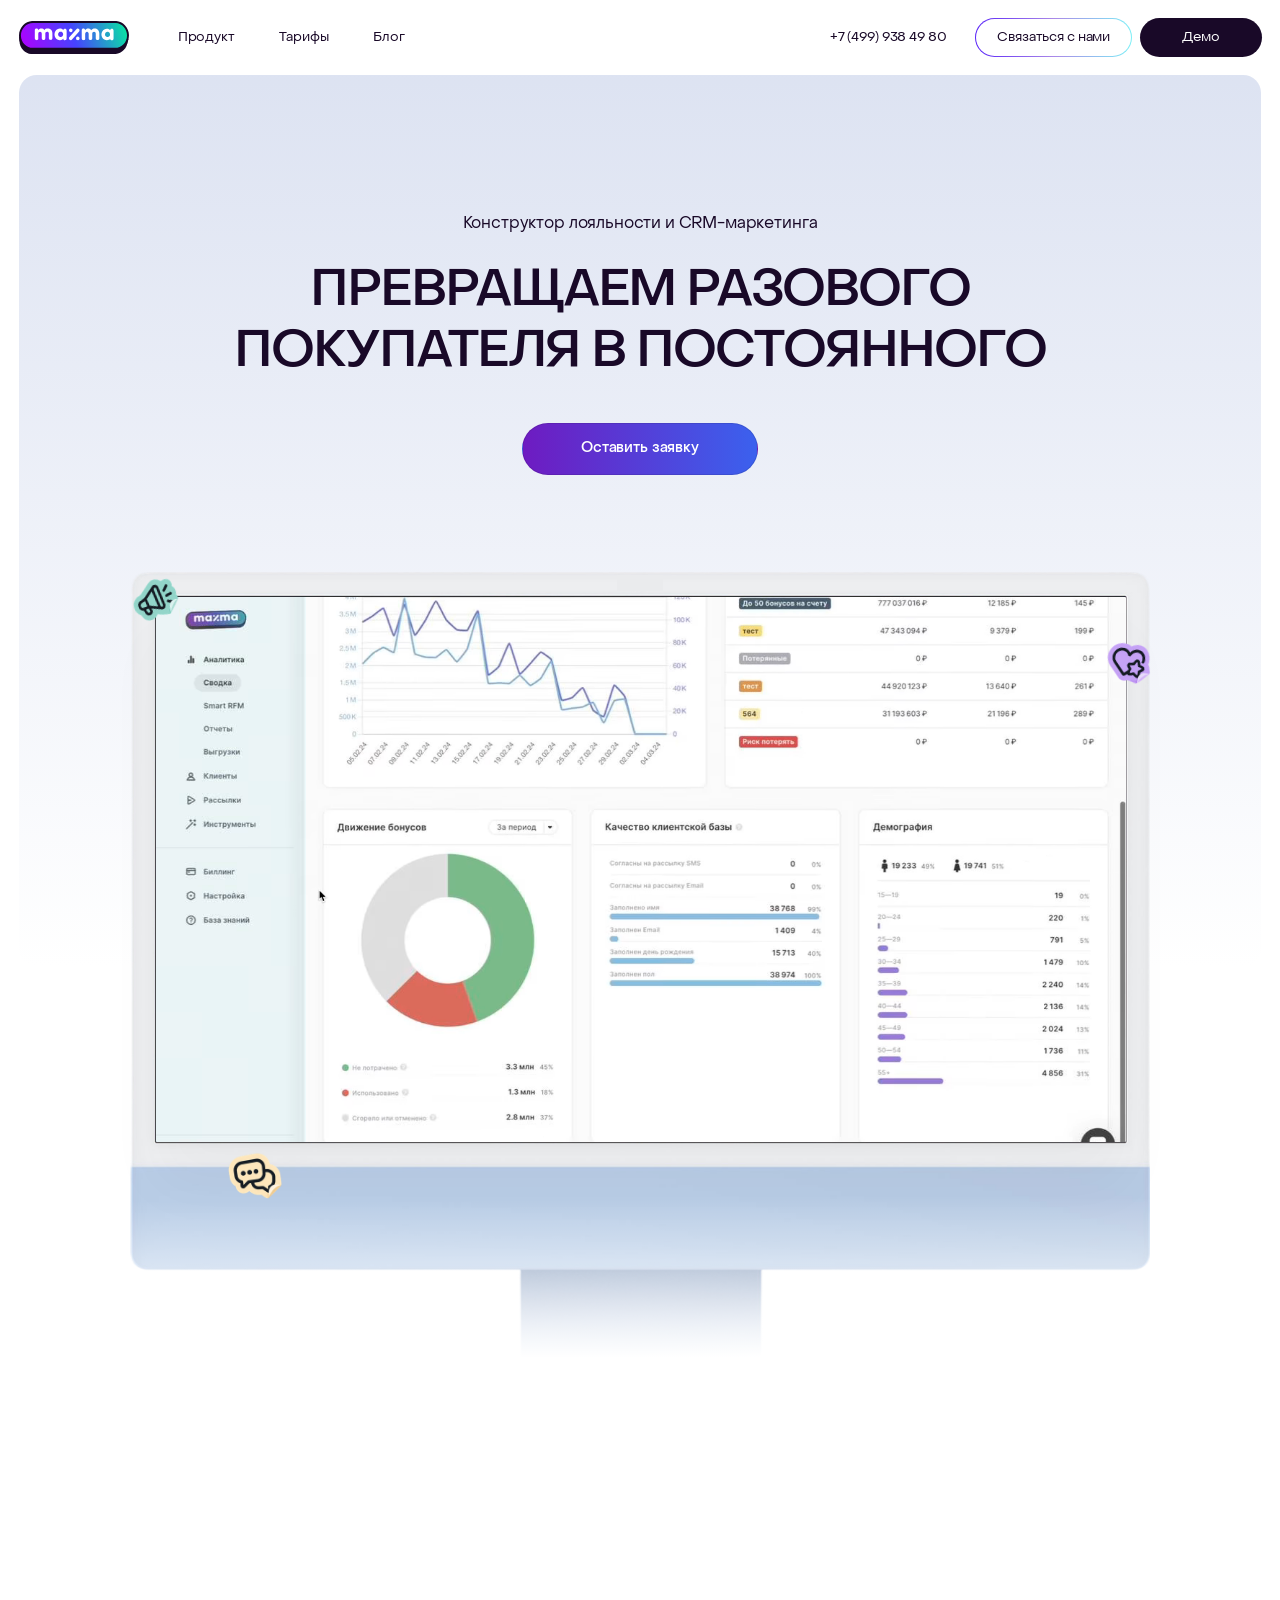
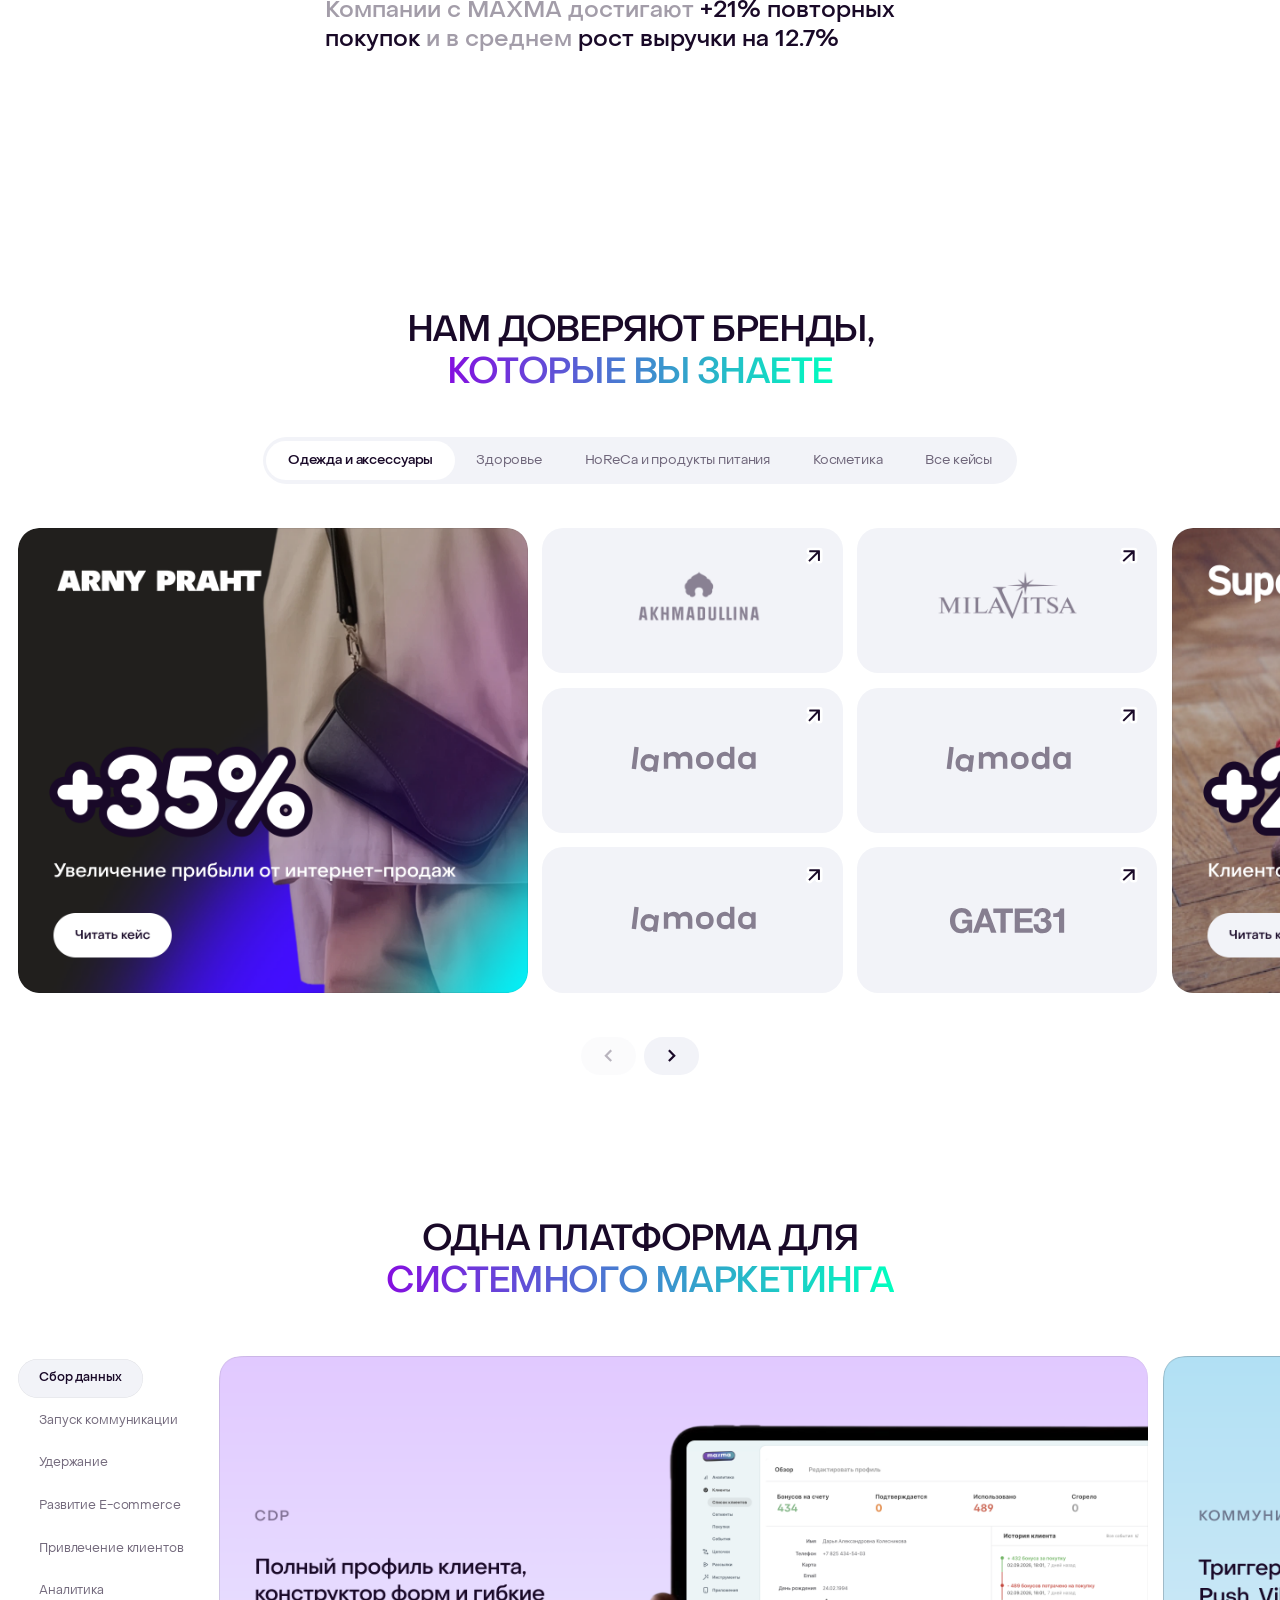
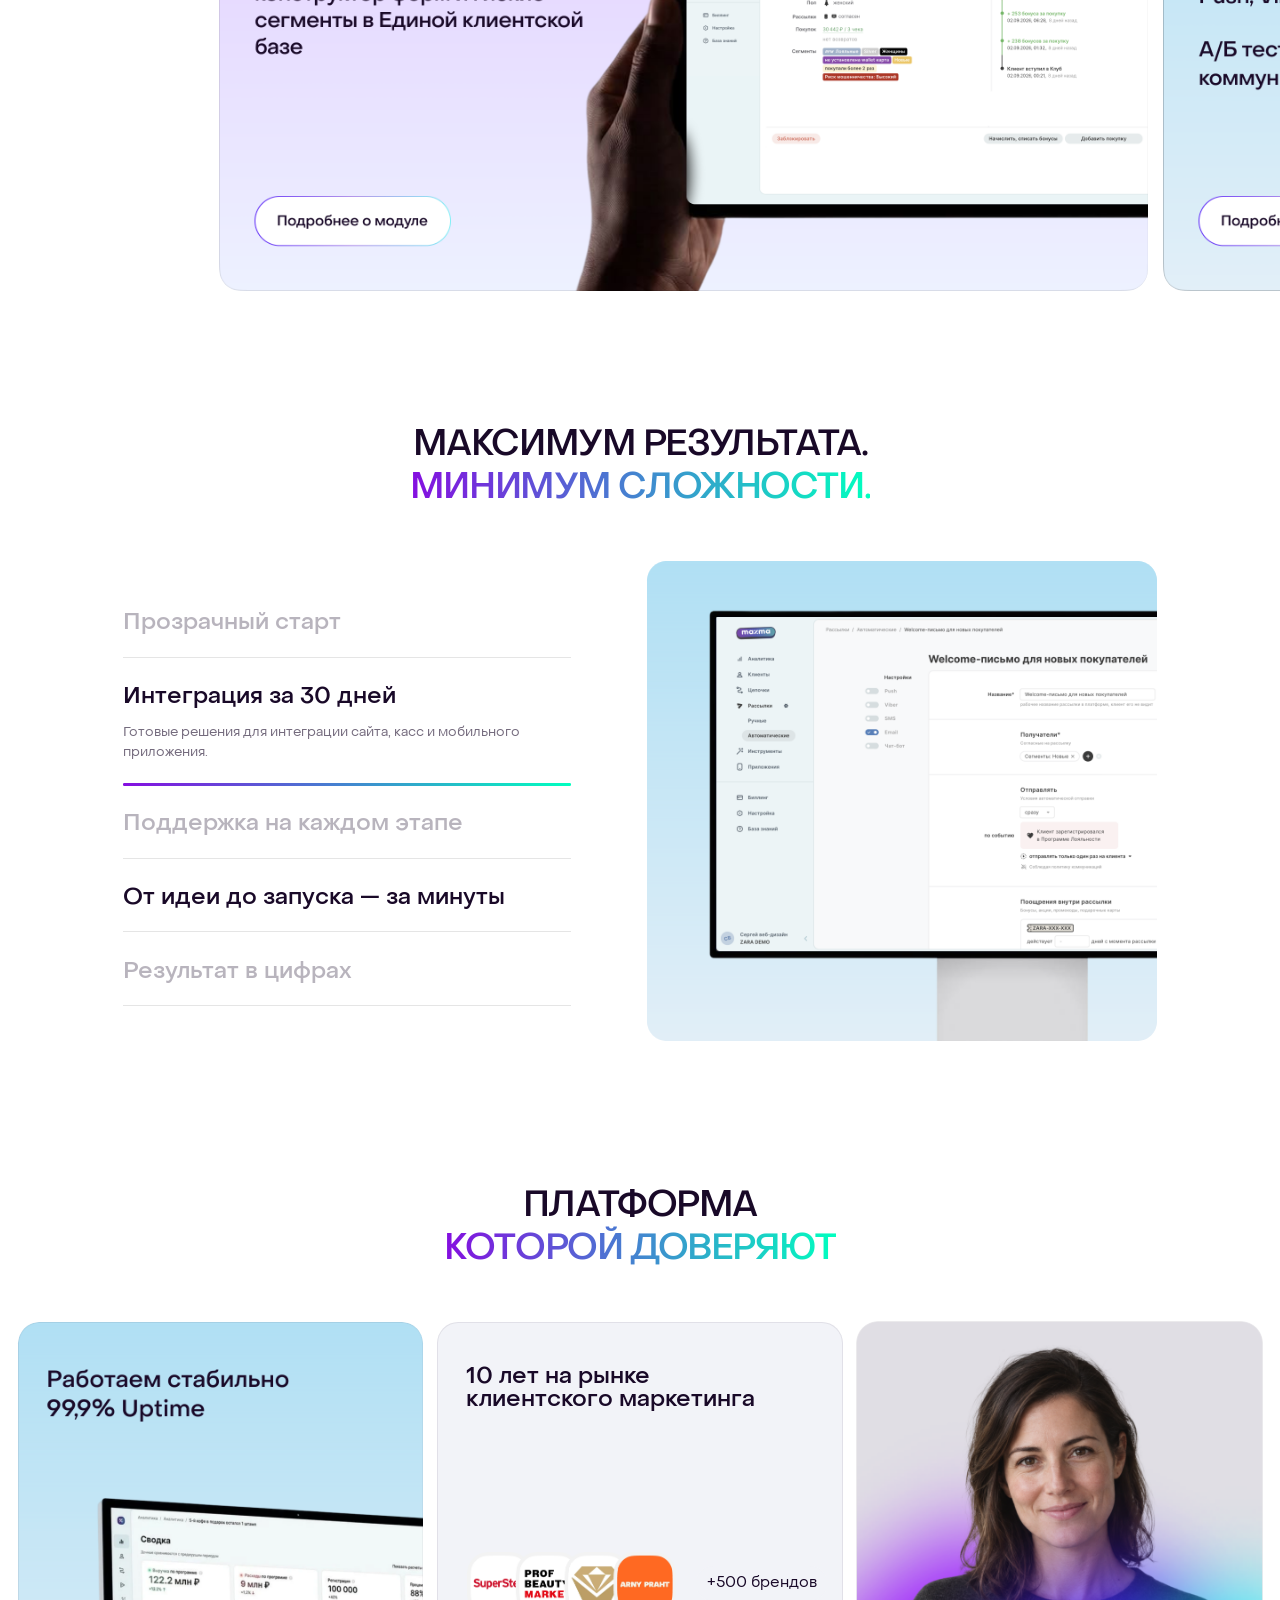
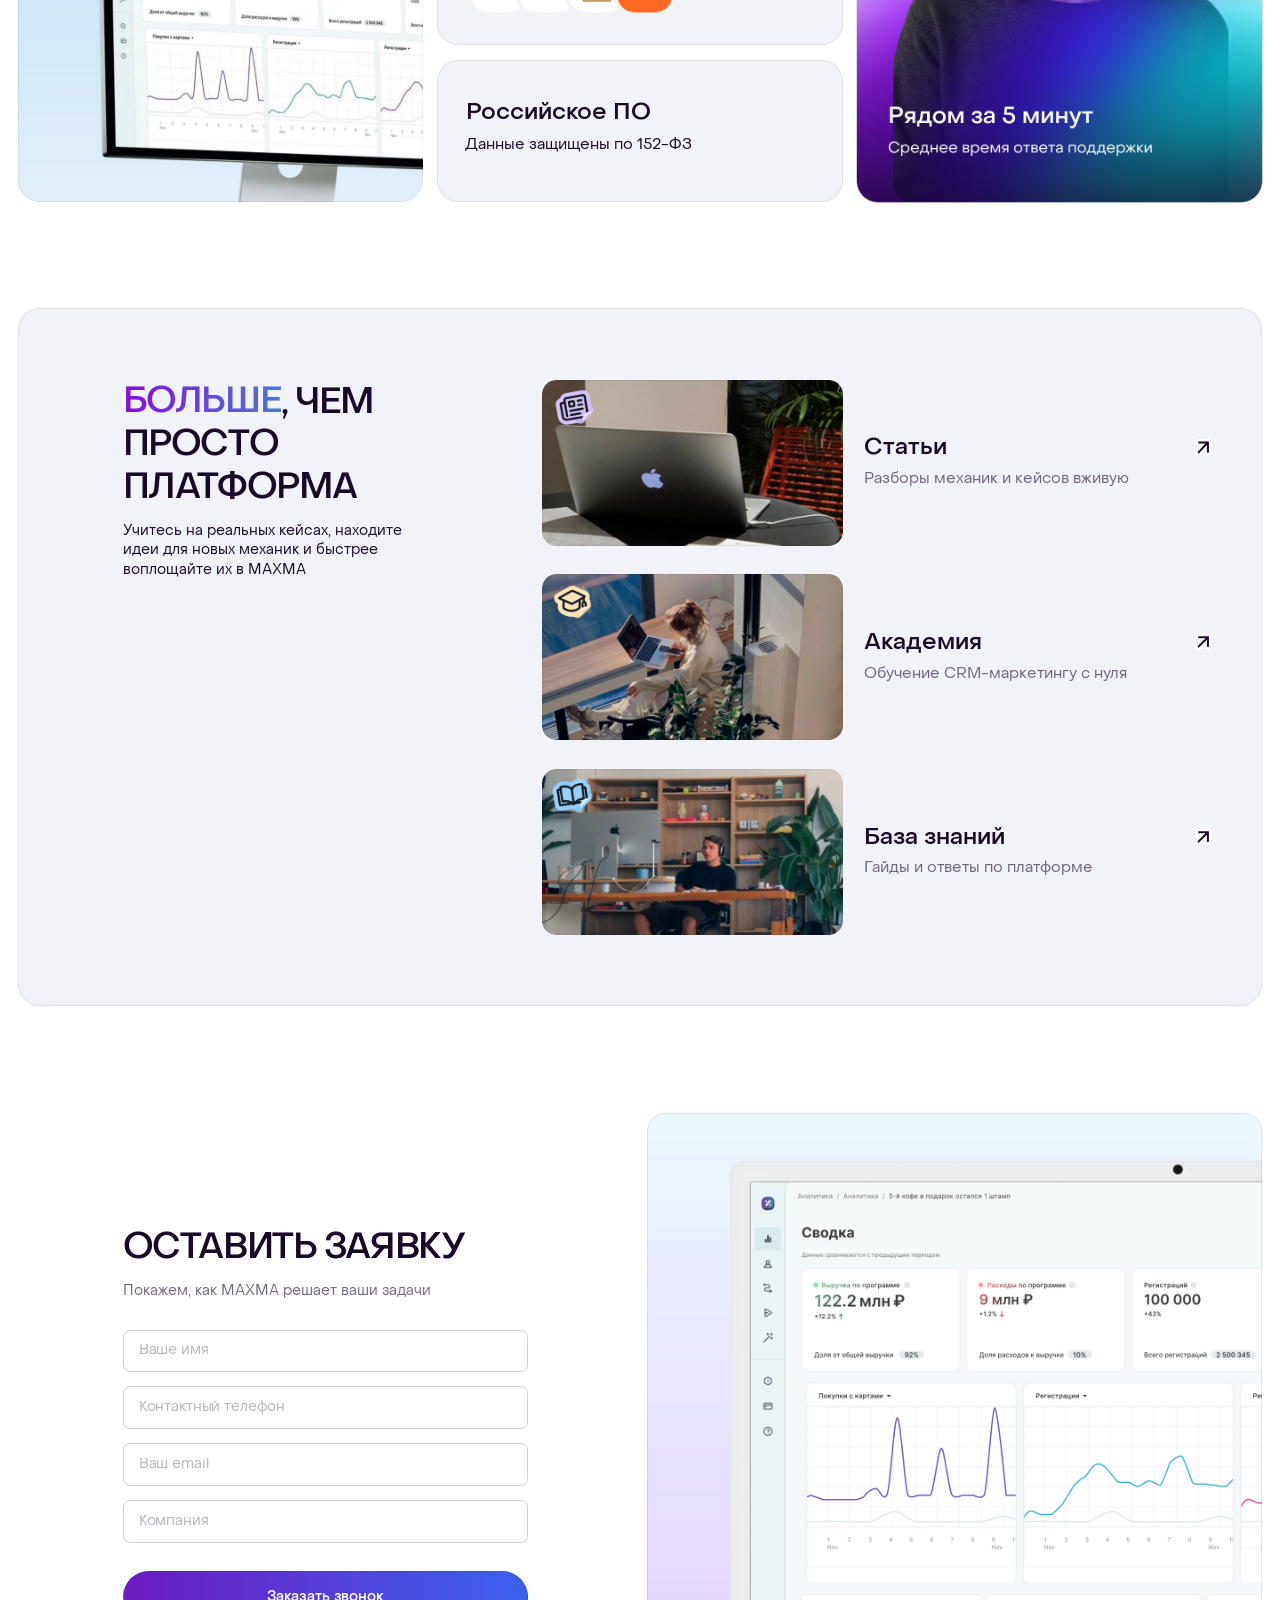
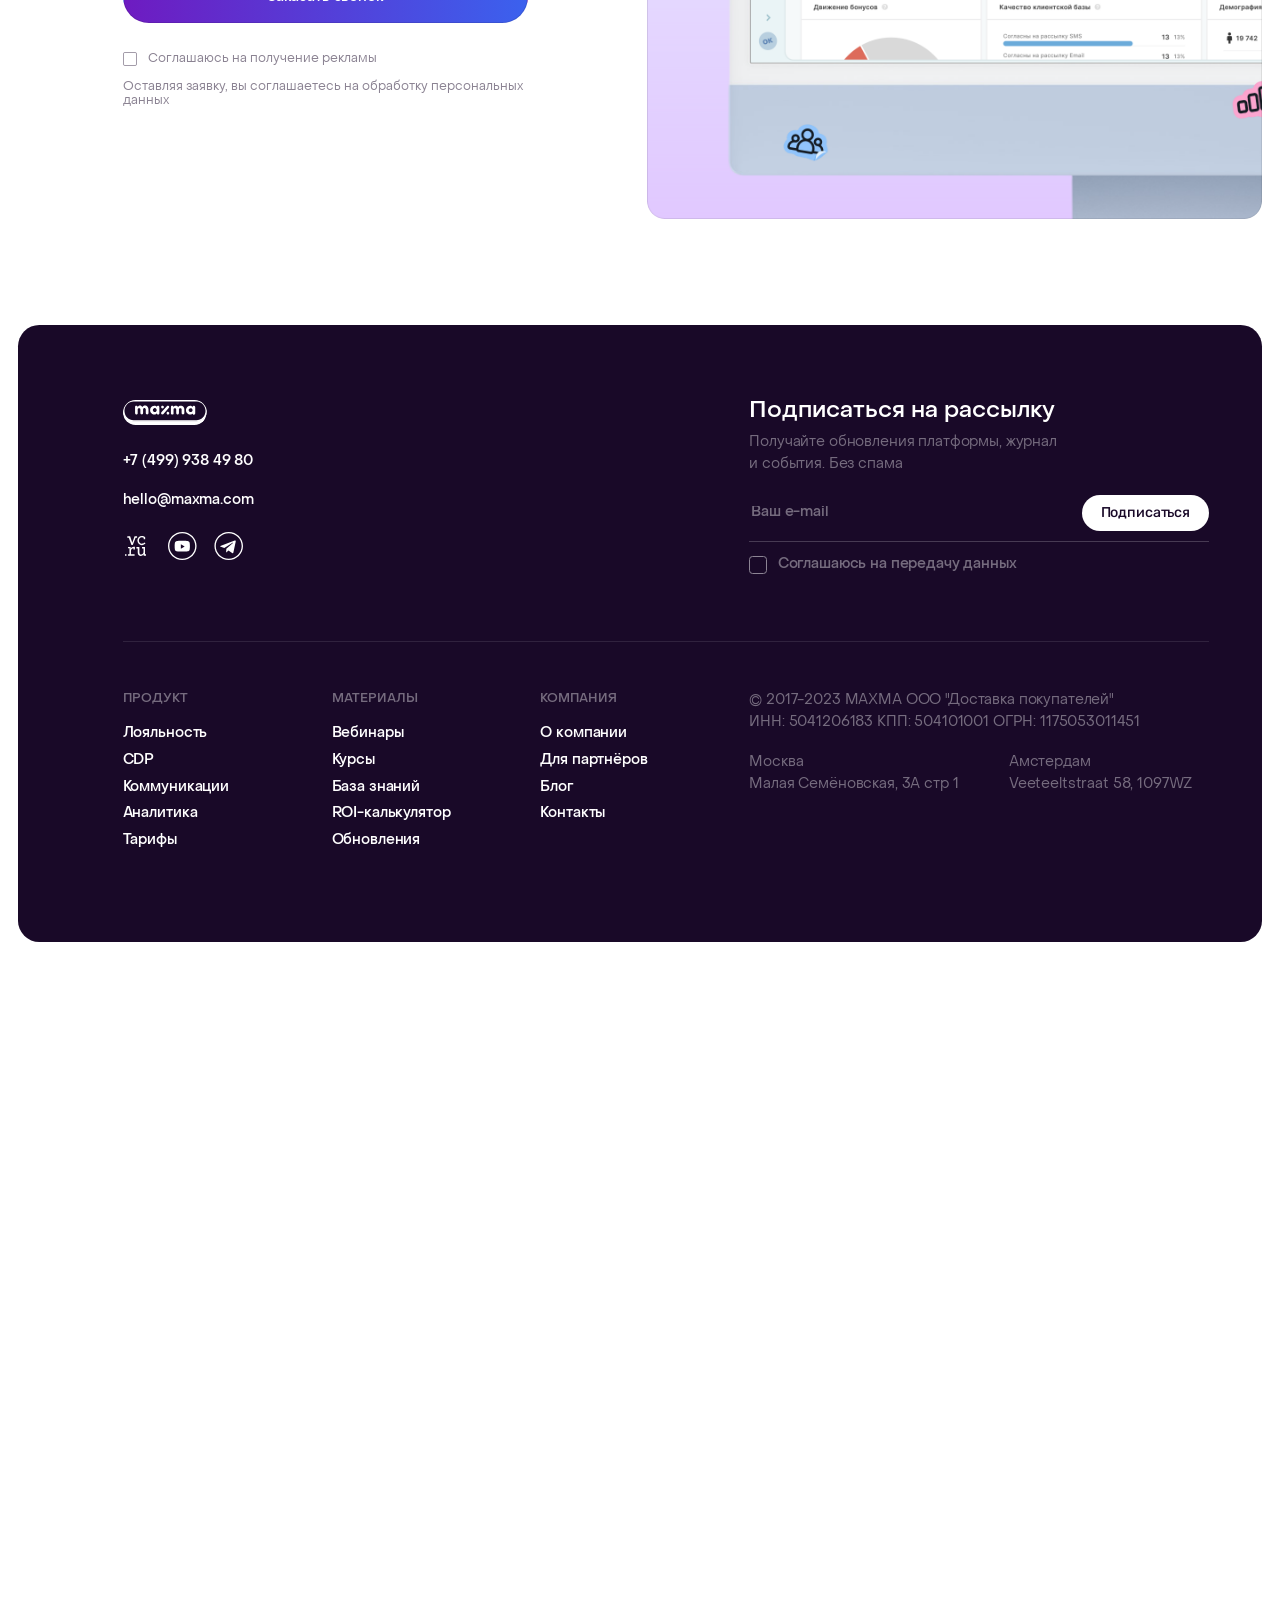
==== commit f3bc9c01: "Drop the step numbers in «Максимум результата», titles at 26px Titles sit flush left at 26px; the li" ====
--- a/index.html
+++ b/index.html
@@ -213,7 +213,6 @@
   <ol class="why-list" id="whyList" data-node="37:1748">
       <li class="why-item is-active" data-i="0">
         <button class="why-item__head" type="button" aria-expanded="true">
-          <span class="why-item__num">01</span>
           <span class="why-item__title">Прозрачный старт</span>
         </button>
         <p class="why-item__desc">Без скрытых условий, сложных тарифов и неожиданных доплат.</p>
@@ -221,7 +220,6 @@
       </li>
       <li class="why-item" data-i="1">
         <button class="why-item__head" type="button" aria-expanded="false">
-          <span class="why-item__num">02</span>
           <span class="why-item__title">Интеграция за 30 дней</span>
         </button>
         <p class="why-item__desc">Готовые решения для интеграции сайта, касс и мобильного приложения.</p>
@@ -229,7 +227,6 @@
       </li>
       <li class="why-item" data-i="2">
         <button class="why-item__head" type="button" aria-expanded="false">
-          <span class="why-item__num">03</span>
           <span class="why-item__title">Поддержка на каждом этапе</span>
         </button>
         <p class="why-item__desc">Личный аккаунт-маркетолог поможет получить максимум от платформы.</p>
@@ -237,7 +234,6 @@
       </li>
       <li class="why-item" data-i="3">
         <button class="why-item__head" type="button" aria-expanded="false">
-          <span class="why-item__num">04</span>
           <span class="why-item__title">От идеи до запуска — за минуты</span>
         </button>
         <p class="why-item__desc">Сегменты и кампании — без разработчиков и сложных настроек.</p>
@@ -245,7 +241,6 @@
       </li>
       <li class="why-item" data-i="4">
         <button class="why-item__head" type="button" aria-expanded="false">
-          <span class="why-item__num">05</span>
           <span class="why-item__title">Результат в цифрах</span>
         </button>
         <p class="why-item__desc">Получайте видимый рост метрик уже в первый месяц после запуска.</p>
--- a/css/styles.css
+++ b/css/styles.css
@@ -323,13 +323,12 @@
    ===================================================================== */
 .why-title{left:433px;top:4075px;width:574px}
 
-.why-list{left:138px;top:4275.5px;width:504px;margin:0;padding:0;list-style:none;display:flex;flex-direction:column;gap:8px}
+/* 472px tall with 26px titles, centred on the 540px card */
+.why-list{left:138px;top:4265px;width:504px;margin:0;padding:0;list-style:none;display:flex;flex-direction:column;gap:8px}
 .why-item{position:relative;padding:24px 0;border-bottom:1px solid rgba(0,0,0,.1);color:var(--ink)}
-.why-item__head{display:flex;align-items:center;gap:16px;width:546px;text-align:left;font-size:22px;line-height:normal;cursor:pointer}
-.why-item__num{width:30px;flex:none;font-weight:400;opacity:.3;transition:opacity .3s ease}
-.why-item__title{flex:1;min-width:0;font-weight:500;opacity:.3;transition:opacity .3s ease}
+.why-item__head{display:block;width:100%;text-align:left;font-size:26px;line-height:normal;cursor:pointer}
+.why-item__title{font-weight:500;opacity:.3;transition:opacity .3s ease}
 .why-item:not(.is-active) .why-item__head:hover .why-item__title{opacity:.55}
-.why-item.is-active .why-item__num{opacity:.2}
 .why-item.is-active .why-item__title{opacity:1}
 /* description opens under the active step: 16px gap + a fixed two-line
    (44px) box, so one-line copy doesn't make the list jump between steps */
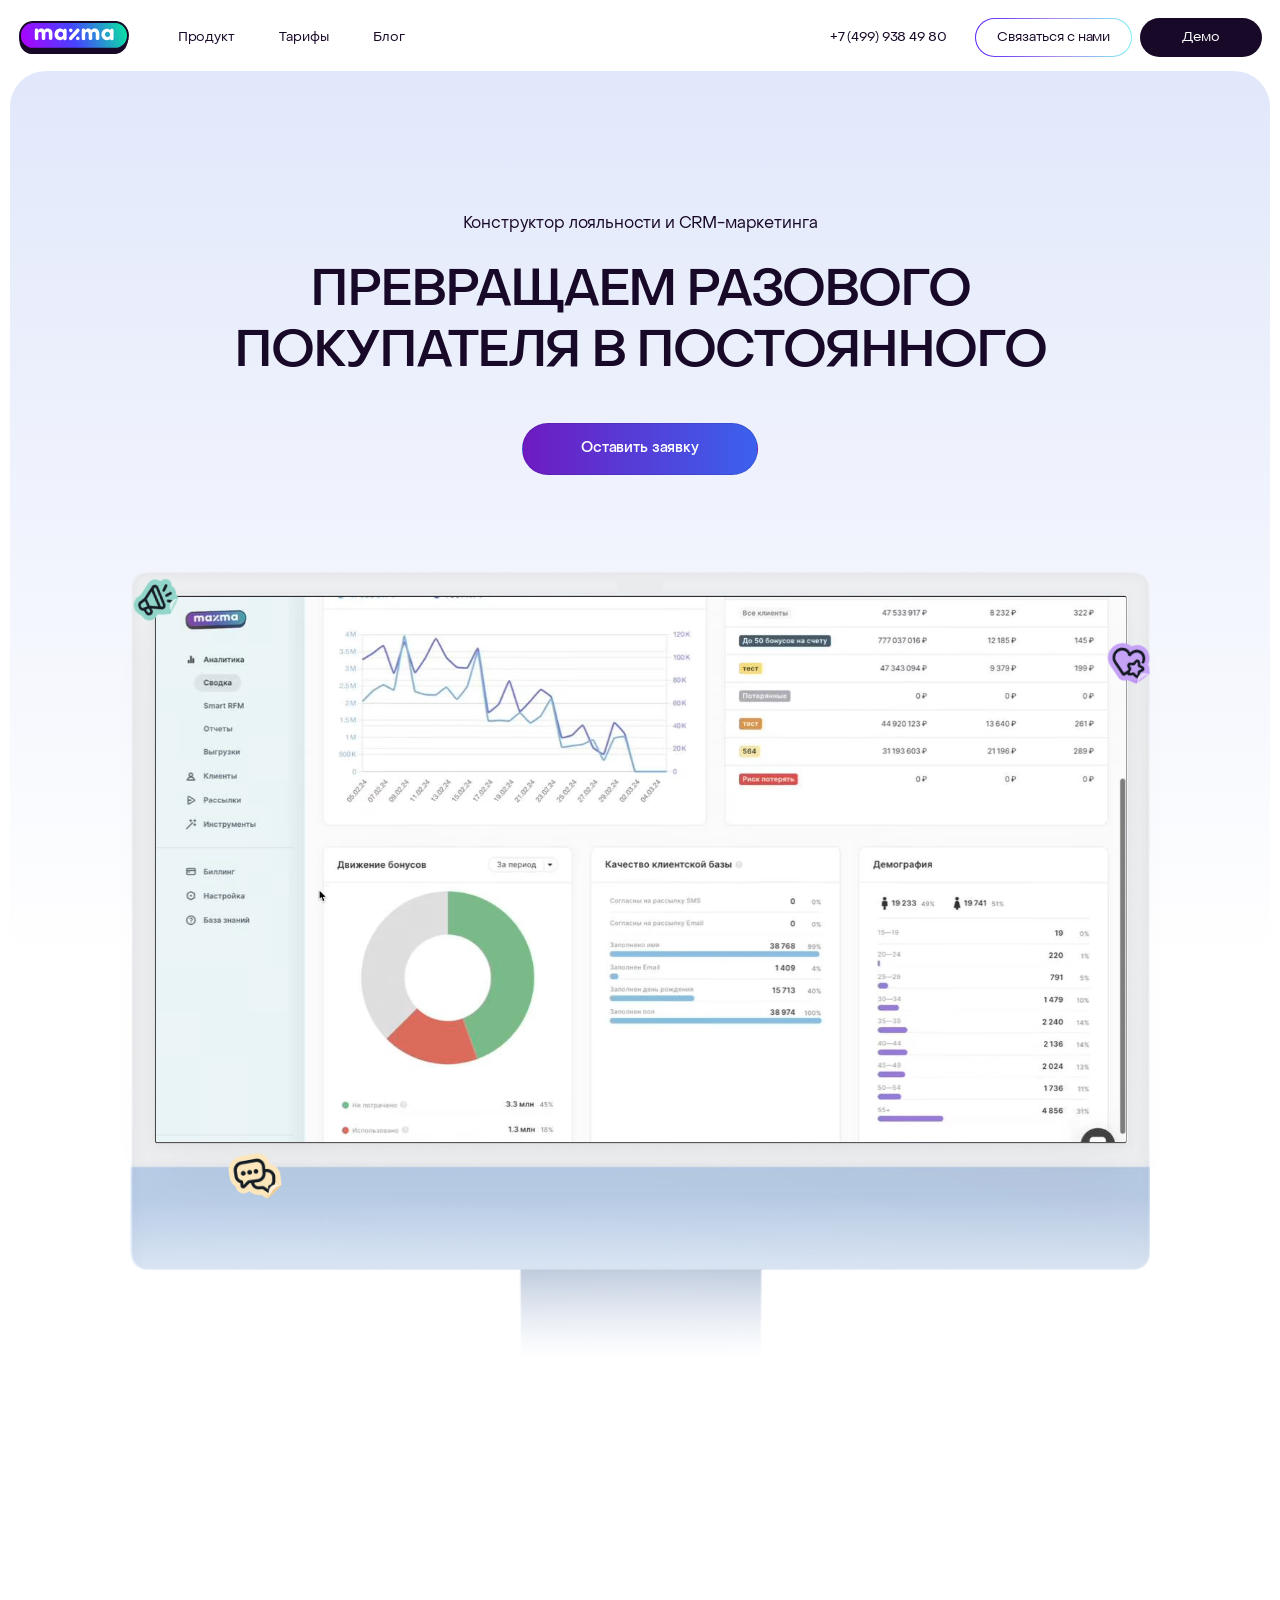
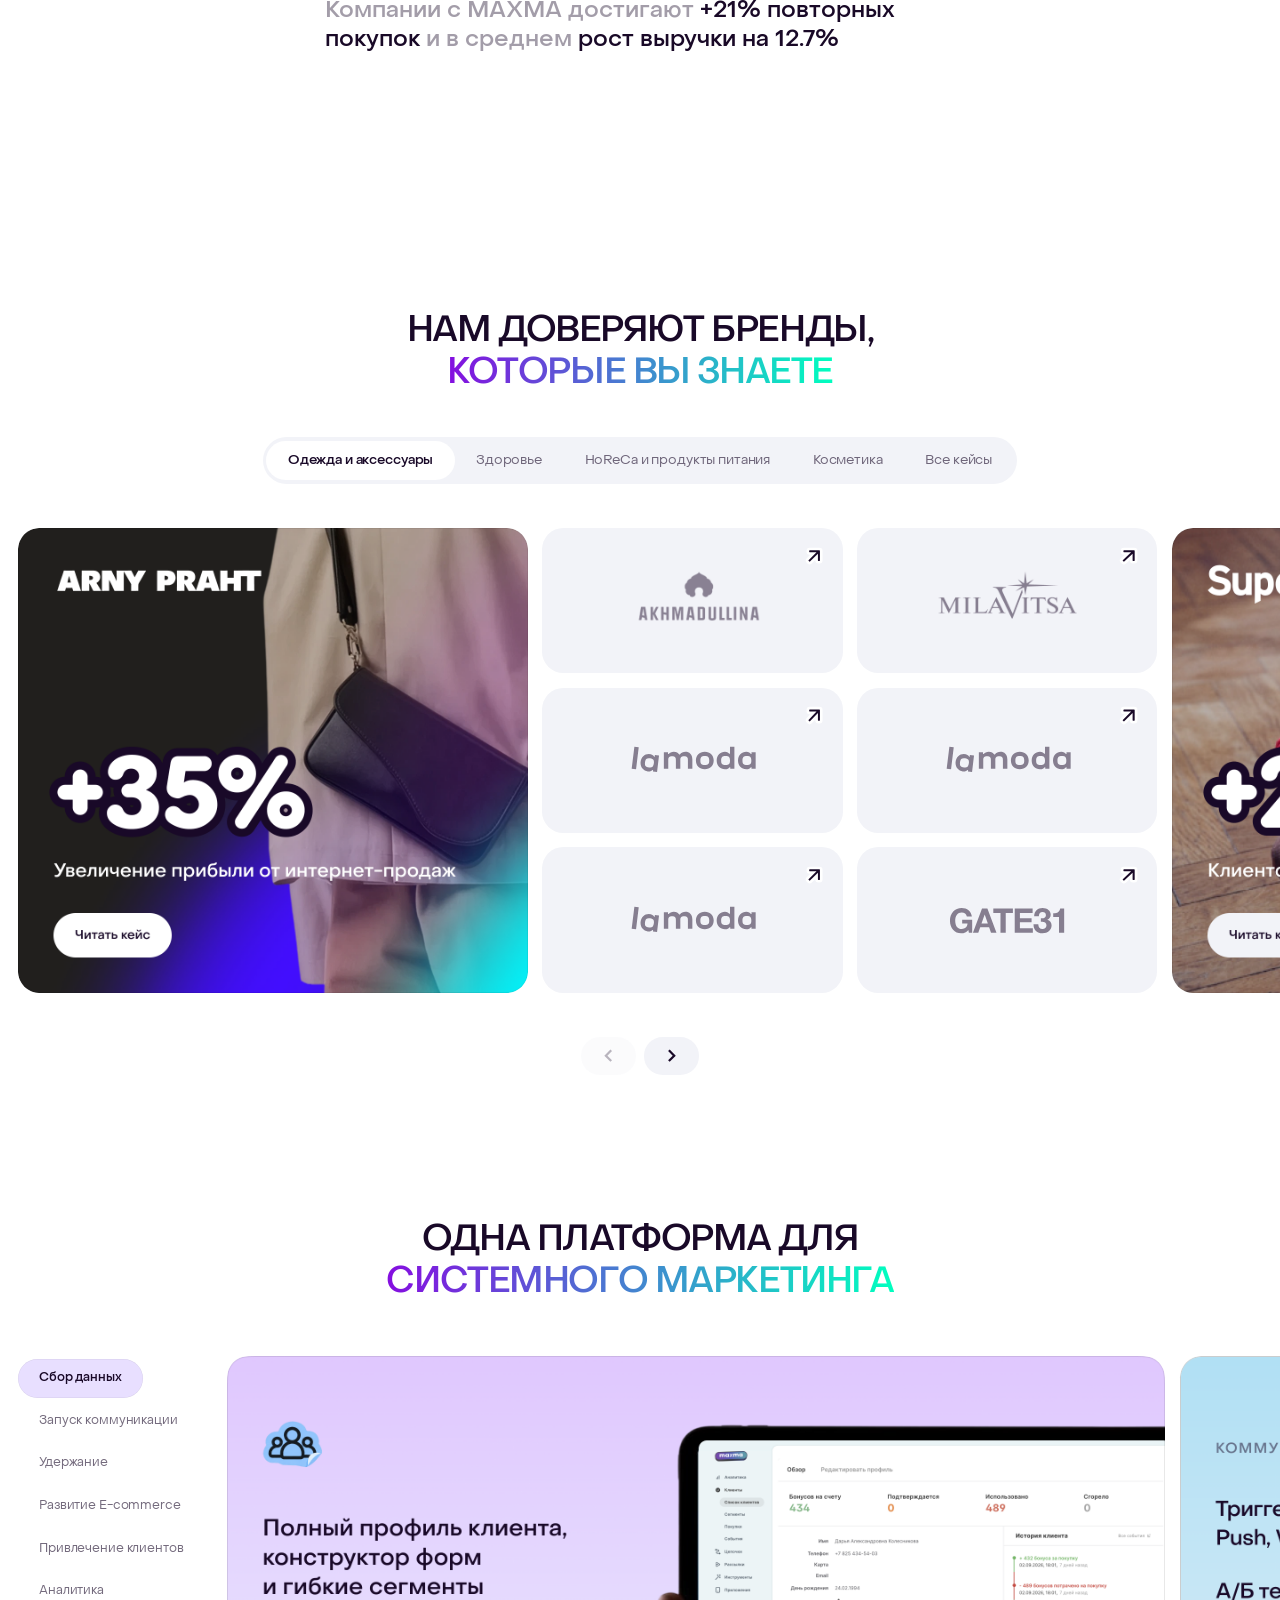
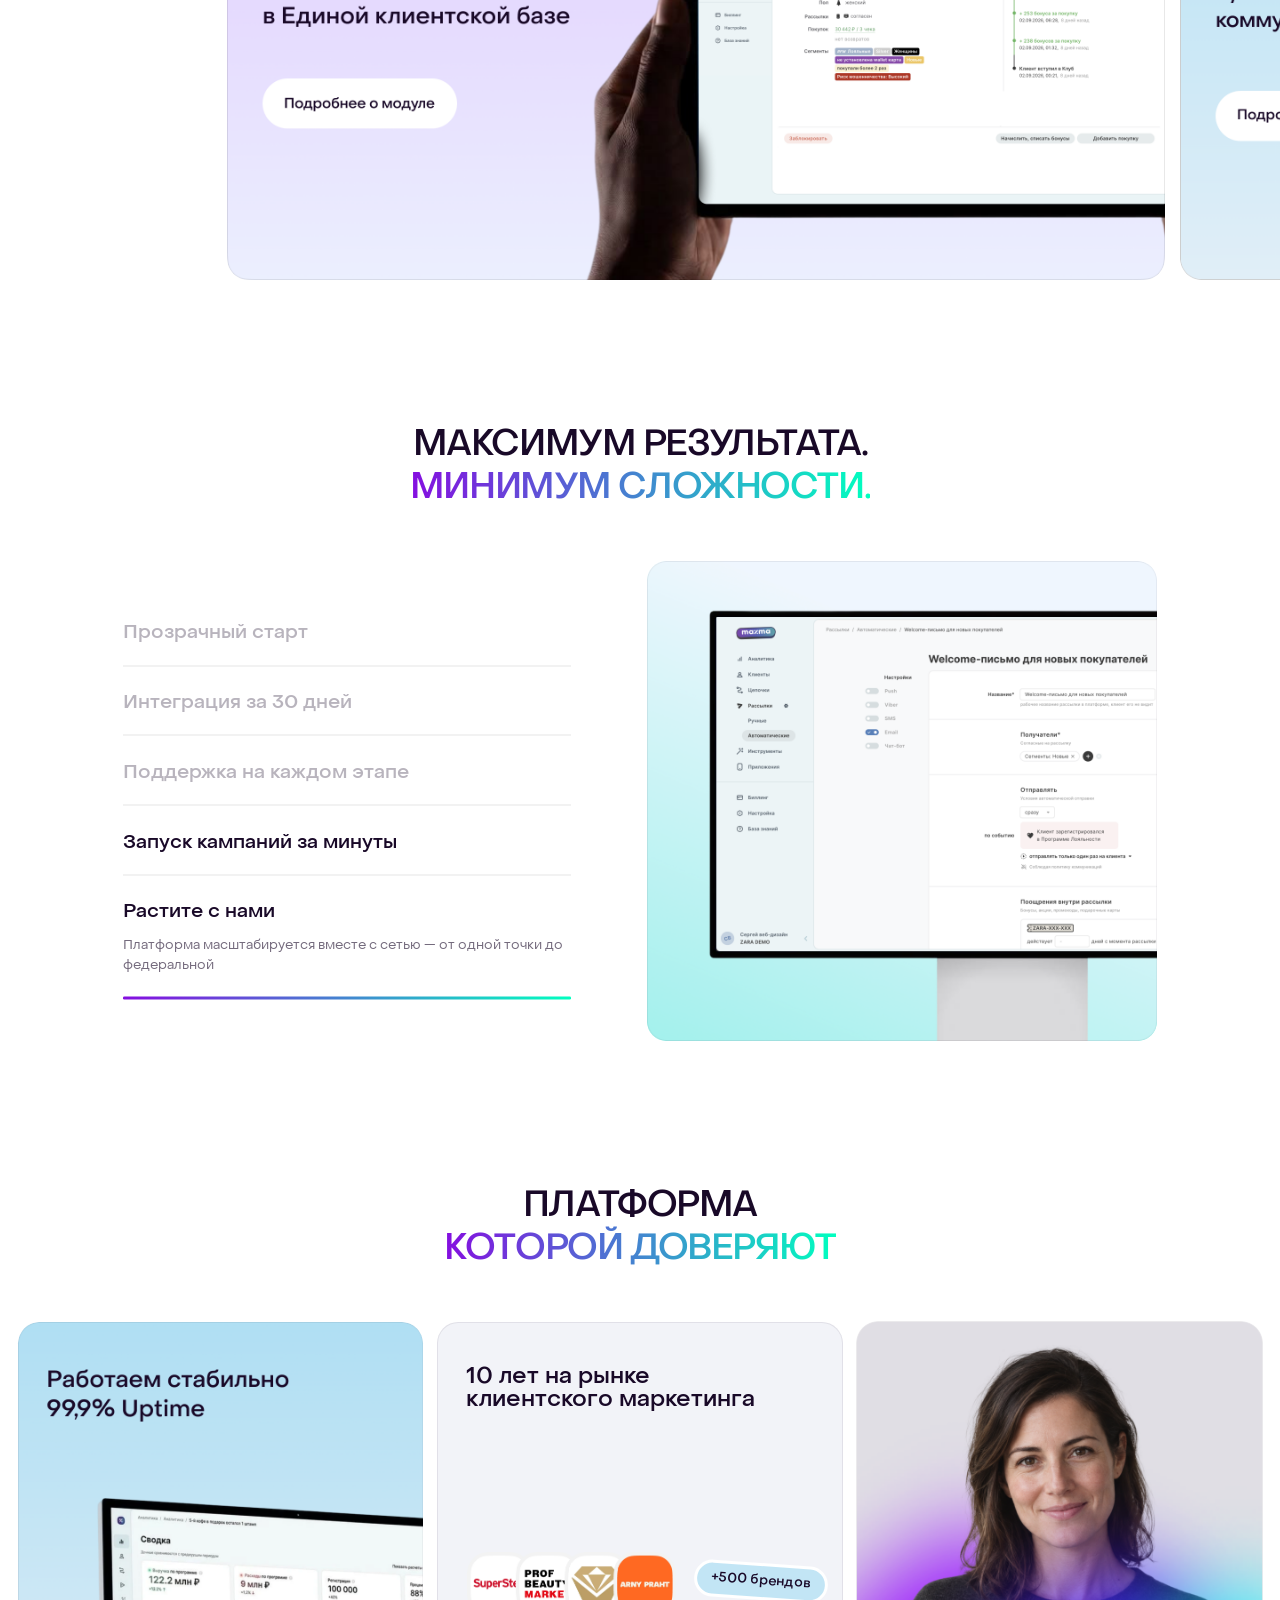
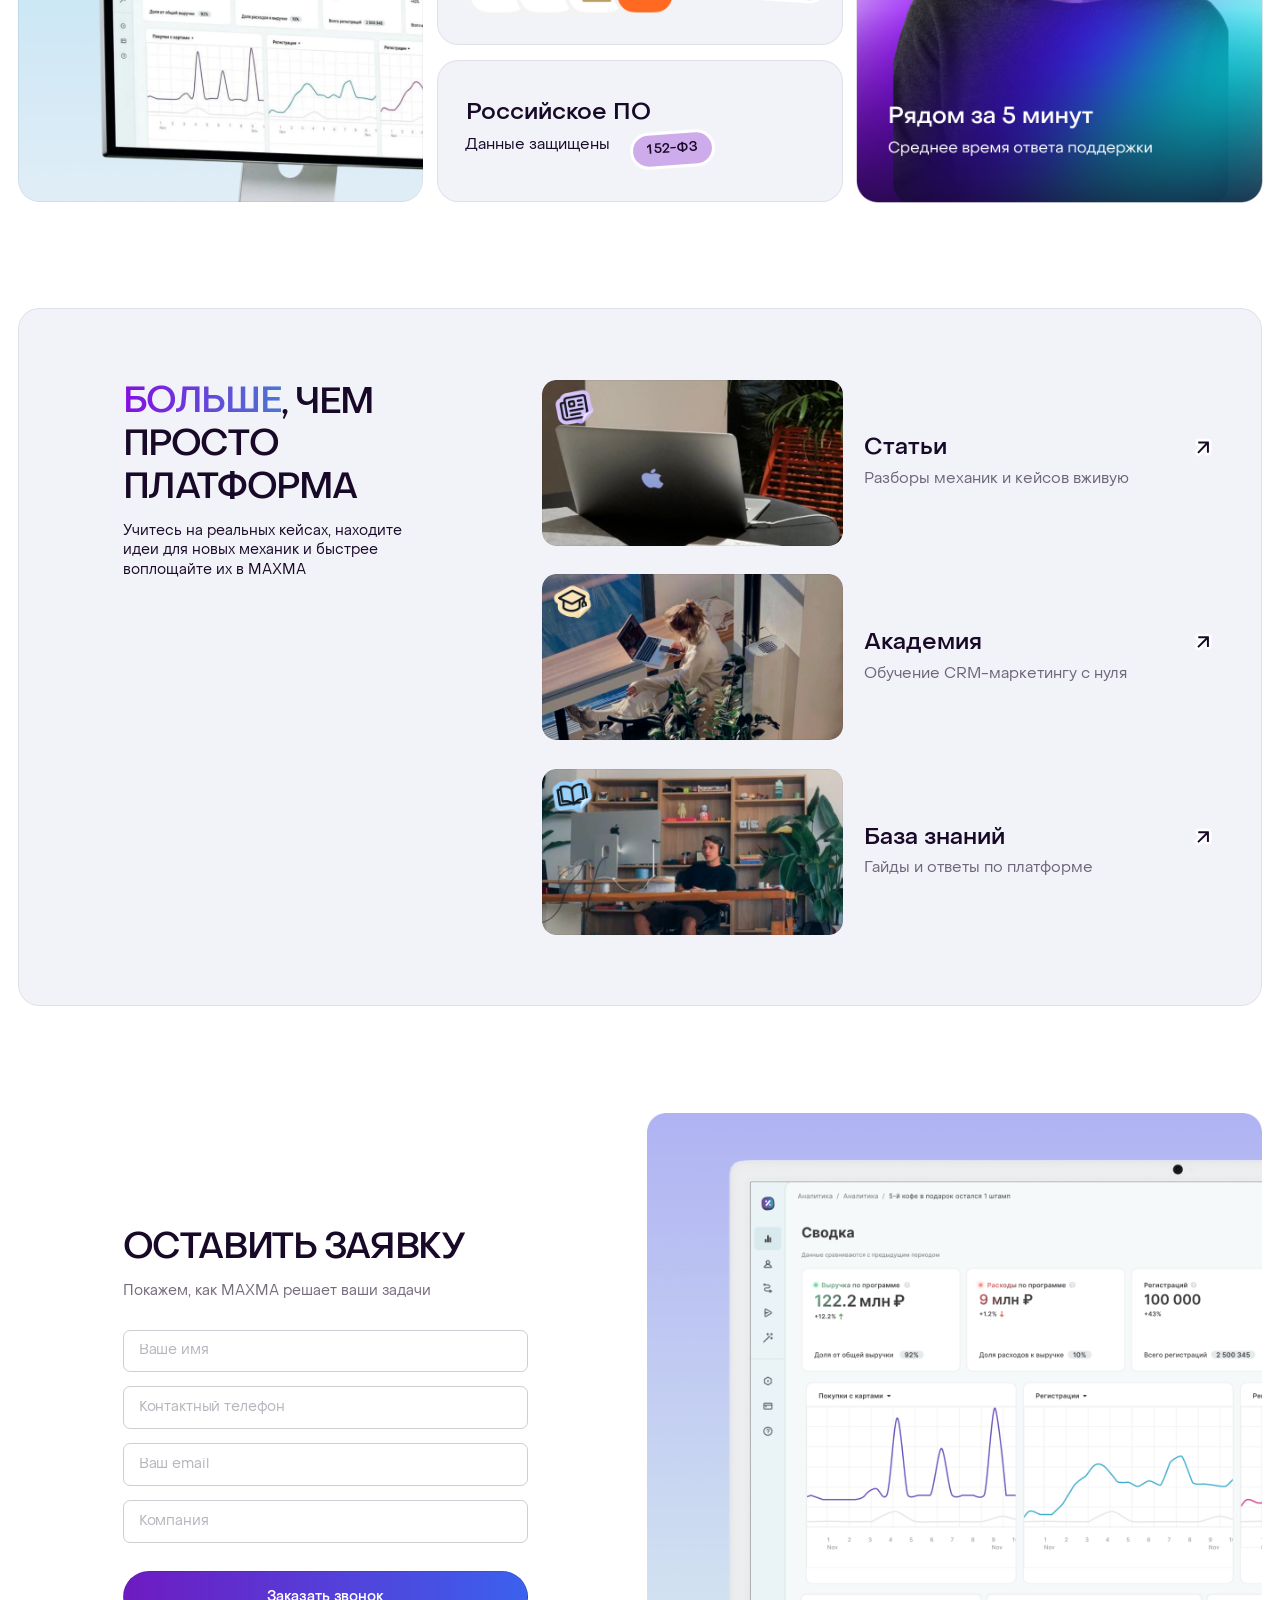
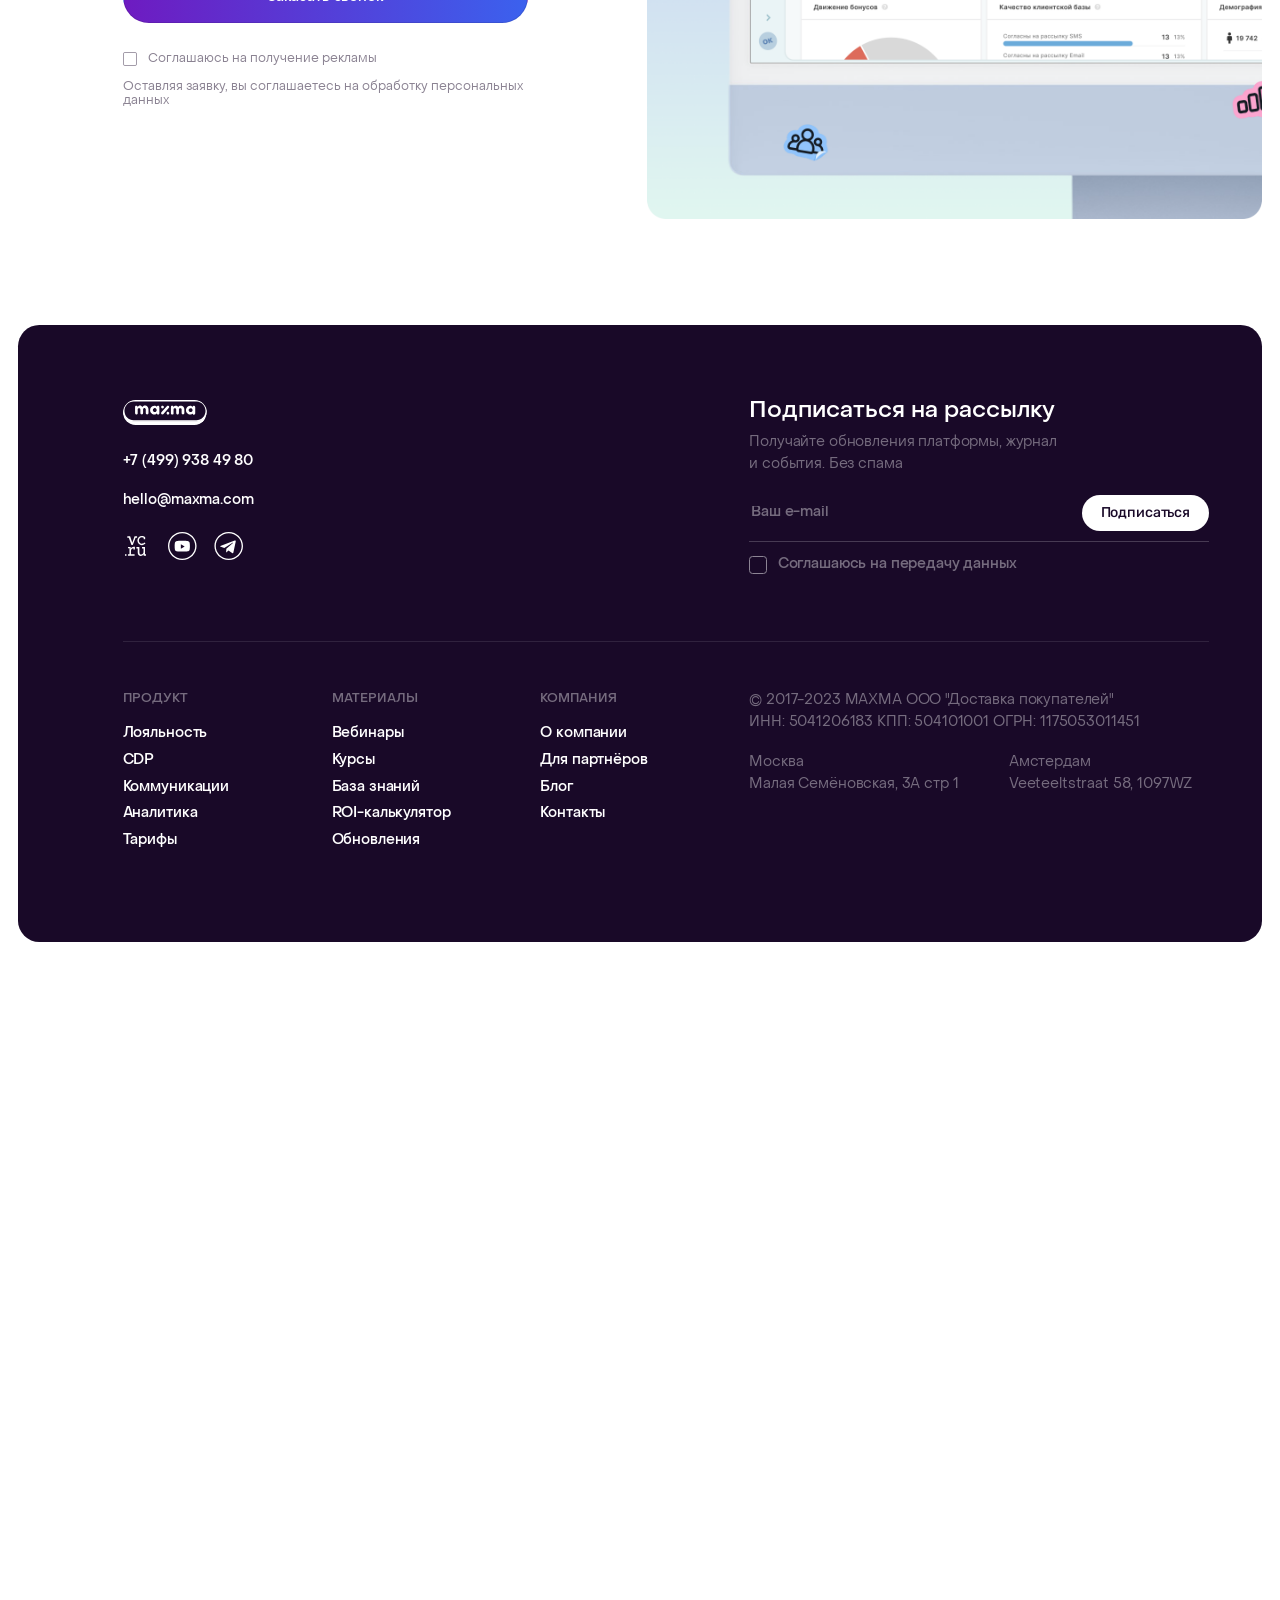
==== commit bf2fb755: "Import the updated mockup and add the «Рассылки» module page Main page: new hero backdrop, two-card " ====
--- a/index.html
+++ b/index.html
@@ -14,7 +14,7 @@
 <div class="hdr-bar">
   <header class="hdr" data-node="14:130">
     <div class="hdr__left">
-      <a class="hdr__logo ph ph--svg" href="#" data-asset="logo-maxma" aria-label="MAXMA"></a>
+      <a class="hdr__logo ph ph--svg" href="index.html" data-asset="logo-maxma" aria-label="MAXMA"></a>
       <nav class="hdr__nav" data-node="29:542">
         <button class="hdr__link hdr__link--btn" id="productToggle" type="button" aria-expanded="false" aria-controls="productMenu">Продукт</button>
         <span class="hdr__link">Тарифы</span>
@@ -33,7 +33,7 @@
   <div class="pmenu" id="productMenu" data-node="29:556" aria-labelledby="productToggle">
     <div class="pmenu__col">
       <p class="pmenu__label">Коммуникации</p>
-        <a class="pmenu__item" href="#">
+        <a class="pmenu__item" href="communications.html">
           <img class="pmenu__icon" src="assets/img/menu-communications.png" alt="" width="48" height="42">
           <span class="pmenu__text">
             <span class="pmenu__title">Коммуникации</span>
@@ -196,12 +196,12 @@
 
   <div class="pcards" id="pcards">
     <div class="pcards__track" id="pcardsTrack">
-      <article class="pcard ph" data-asset="platform-1" data-slide="0"></article>
-      <article class="pcard ph" data-asset="platform-2" data-slide="1"></article>
-      <article class="pcard ph" data-asset="platform-3" data-slide="2"></article>
-      <article class="pcard ph" data-asset="platform-1" data-slide="3"></article>
-      <article class="pcard ph" data-asset="platform-2" data-slide="4"></article>
-      <article class="pcard ph" data-asset="platform-3" data-slide="5"></article>
+      <article class="pcard pcard--wide ph" data-asset="platform-1" data-slide="0" data-node="14:300"></article>
+      <article class="pcard ph" data-asset="platform-2" data-slide="1" data-node="14:314"><a class="pcard__more" href="communications.html" aria-label="Подробнее о модуле «Коммуникации»"></a></article>
+      <article class="pcard pcard--wide ph" data-asset="platform-1" data-slide="2"></article>
+      <article class="pcard ph" data-asset="platform-2" data-slide="3"><a class="pcard__more" href="communications.html" aria-label="Подробнее о модуле «Коммуникации»"></a></article>
+      <article class="pcard pcard--wide ph" data-asset="platform-1" data-slide="4"></article>
+      <article class="pcard ph" data-asset="platform-2" data-slide="5"><a class="pcard__more" href="communications.html" aria-label="Подробнее о модуле «Коммуникации»"></a></article>
     </div>
   </div>
 
@@ -210,45 +210,45 @@
        next step opens. Right-hand pictures: why-1 … why-5 in assets/img. -->
   <h2 class="sec-title why-title" data-node="37:1747">Максимум результата. <span class="grad">Минимум сложности.</span></h2>
 
-  <ol class="why-list" id="whyList" data-node="37:1748">
+  <ol class="steps why-list" data-steps="whyCard" data-node="37:1748">
       <li class="why-item is-active" data-i="0">
         <button class="why-item__head" type="button" aria-expanded="true">
           <span class="why-item__title">Прозрачный старт</span>
         </button>
-        <p class="why-item__desc">Без скрытых условий, сложных тарифов и неожиданных доплат.</p>
+        <p class="why-item__desc">Готовые решения для интеграции сайта, касс и мобильного приложения</p>
         <span class="why-item__bar" aria-hidden="true"></span>
       </li>
       <li class="why-item" data-i="1">
         <button class="why-item__head" type="button" aria-expanded="false">
           <span class="why-item__title">Интеграция за 30 дней</span>
         </button>
-        <p class="why-item__desc">Готовые решения для интеграции сайта, касс и мобильного приложения.</p>
+        <p class="why-item__desc">Подключим сайт, кассы и приложение и проведём до первых кампаний</p>
         <span class="why-item__bar" aria-hidden="true"></span>
       </li>
       <li class="why-item" data-i="2">
         <button class="why-item__head" type="button" aria-expanded="false">
           <span class="why-item__title">Поддержка на каждом этапе</span>
         </button>
-        <p class="why-item__desc">Личный аккаунт-маркетолог поможет получить максимум от платформы.</p>
+        <p class="why-item__desc">Личный аккаунт-маркетолог поможет получить максимум от платформы</p>
         <span class="why-item__bar" aria-hidden="true"></span>
       </li>
       <li class="why-item" data-i="3">
         <button class="why-item__head" type="button" aria-expanded="false">
-          <span class="why-item__title">От идеи до запуска — за минуты</span>
-        </button>
-        <p class="why-item__desc">Сегменты и кампании — без разработчиков и сложных настроек.</p>
+          <span class="why-item__title">Запуск кампаний за минуты</span>
+        </button>
+        <p class="why-item__desc">Сегменты и кампании — без разработчиков и сложных настроек</p>
         <span class="why-item__bar" aria-hidden="true"></span>
       </li>
       <li class="why-item" data-i="4">
         <button class="why-item__head" type="button" aria-expanded="false">
-          <span class="why-item__title">Результат в цифрах</span>
-        </button>
-        <p class="why-item__desc">Получайте видимый рост метрик уже в первый месяц после запуска.</p>
+          <span class="why-item__title">Растите с нами</span>
+        </button>
+        <p class="why-item__desc">Платформа масштабируется вместе с сетью — от одной точки до федеральной</p>
         <span class="why-item__bar" aria-hidden="true"></span>
       </li>
   </ol>
 
-  <div class="why-card" id="whyCard" data-node="37:1771">
+  <div class="steps-card why-card" id="whyCard" data-node="37:1771">
       <div class="why-shot ph is-active" data-asset="why-1" data-i="0"></div>
       <div class="why-shot ph" data-asset="why-2" data-i="1"></div>
       <div class="why-shot ph" data-asset="why-3" data-i="2"></div>
@@ -265,11 +265,12 @@
         <div class="trust__card trust__card--years" data-node="14:366">
           <p class="trust__lead trust__lead--years">10 лет на рынке клиентского маркетинга</p>
           <span class="trust__logos ph" data-asset="trust-logos" data-node="29:1164"></span>
-          <span class="trust__chip" data-node="14:379">+500 брендов</span>
+          <span class="trust__chip trust__chip--brands" data-node="29:1175"><span>+500 брендов</span></span>
         </div>
         <div class="trust__card trust__card--ru" data-node="14:381">
           <p class="trust__lead trust__lead--ru">Российское ПО</p>
-          <p class="trust__note">Данные защищены по 152-ФЗ</p>
+          <p class="trust__note">Данные защищены</p>
+          <span class="trust__chip trust__chip--law" data-node="59:524"><span>152-ФЗ</span></span>
         </div>
       </div>
       <div class="trust__support ph" data-asset="trust-support" data-node="29:1180" role="img" aria-label="Рядом за 5 минут — среднее время ответа поддержки"></div>
@@ -363,7 +364,7 @@
       <div class="ftr__cols" data-node="27:247">
         <div class="ftr__col">
           <p class="ftr__coltitle">Продукт</p>
-          <ul><li><a href="#">Лояльность</a></li><li><a href="#">CDP</a></li><li><a href="#">Коммуникации</a></li><li><a href="#">Аналитика</a></li><li><a href="#">Тарифы</a></li></ul>
+          <ul><li><a href="#">Лояльность</a></li><li><a href="#">CDP</a></li><li><a href="communications.html">Коммуникации</a></li><li><a href="#">Аналитика</a></li><li><a href="#">Тарифы</a></li></ul>
         </div>
         <div class="ftr__col">
           <p class="ftr__coltitle">Материалы</p>
--- a/css/styles.css
+++ b/css/styles.css
@@ -201,12 +201,12 @@
 /* --hero-p goes 0 -> 1 over the first screen of scrolling (js/main.js):
    the rounded gradient card grows into a full-bleed background. */
 .hero-bg{
-  left:calc(21px - 61px * var(--hero-p,0));
-  top:84px;
-  width:calc(1398px + 122px * var(--hero-p,0));
+  left:calc(11px - 51px * var(--hero-p,0));
+  top:80px;
+  width:calc(1418px + 102px * var(--hero-p,0));
   height:calc(1004px + 488px * var(--hero-p,0));
-  border-radius:calc(20px * (1 - var(--hero-p,0)));
-  background:linear-gradient(0deg,#fff 0%,#c6d0e9 100%);opacity:.6;
+  border-radius:calc(40px * (1 - var(--hero-p,0)));
+  background:linear-gradient(0deg,#fff 0%,#d5def9 100%);opacity:.7;
 }
 
 .hero-copy{left:281px;top:239px;width:878px;display:flex;flex-direction:column;align-items:center;gap:48px}
@@ -302,18 +302,22 @@
 .platform-head{left:281px;top:3169px;width:878px}
 .platform-head .sec-title{width:608px}
 
-.stage-tabs{left:20px;top:3325px;width:210px;height:292px;display:flex;flex-direction:column;align-items:flex-start;justify-content:center;gap:4px;padding:4px 0;border-radius:30px;background:#fff}
+.stage-tabs{left:20px;top:3325px;width:219px;height:292px;display:flex;flex-direction:column;align-items:flex-start;justify-content:center;gap:4px;padding:4px 0;border-radius:30px;background:#fff}
 .stab{height:44px;padding:8px 24px;border-radius:60px;display:flex;align-items:center;justify-content:center;font-size:14px;line-height:24px;letter-spacing:-.14px;color:var(--ink);opacity:.6;white-space:nowrap;transition:background .2s,opacity .2s}
 .stab:hover{opacity:.9}
 /* the .5px hairline is inset so it doesn't widen the pill */
-.stab.is-active{background:var(--surface);box-shadow:inset 0 0 0 .5px rgba(0,0,0,.08);opacity:1;font-weight:500}
-
-.pcards{left:246px;top:3325px;width:1194px;height:602px;overflow:hidden}
+.stab.is-active{background:#e8dfff;box-shadow:inset 0 0 0 .5px rgba(0,0,0,.08);opacity:1;font-weight:500}
+
+.pcards{left:255px;top:3325px;width:1185px;height:590px;overflow:hidden}
 .pcards__track{display:flex;align-items:flex-start;gap:16px;transition:transform .55s cubic-bezier(.4,0,.2,1)}
-/* Each segment is one 1046x602 artwork — gradient, copy, button and device
-   are all baked in, so the card is just the picture. Three artworks cycle
-   through the six tabs. */
-.pcard{position:relative;flex:none;width:1046px;height:602px;border-radius:24px;overflow:hidden}
+/* Each segment is one artwork — gradient, copy, button and device are all
+   baked in, so the card is just the picture: platform-1 (14:300, 1056 wide)
+   and platform-2 (14:314, 1046 wide) alternate through the six tabs. */
+.pcard{position:relative;flex:none;width:1046px;height:590px;border-radius:24px;overflow:hidden}
+.pcard--wide{width:1056px}
+/* the «Подробнее о модуле» pill is part of the picture; this is its hit area */
+.pcard__more{position:absolute;left:40px;top:377px;width:183.45px;height:56.33px;border-radius:40px;transition:box-shadow .18s}
+.pcard__more:hover{box-shadow:0 8px 20px rgba(25,9,40,.12)}
 
 /* =====================================================================
    WHY · «Максимум результата» · 37:1776
@@ -323,10 +327,14 @@
    ===================================================================== */
 .why-title{left:433px;top:4075px;width:574px}
 
-/* 472px tall with 26px titles, centred on the 540px card */
-.why-list{left:138px;top:4265px;width:504px;margin:0;padding:0;list-style:none;display:flex;flex-direction:column;gap:8px}
+/* Step lists · 37:1748, and the two on communications.html. The active
+   step's bar fills, then the next one opens; the card beside the list
+   (data-steps names it) shows that step's picture. */
+.steps{margin:0;padding:0;list-style:none;display:flex;flex-direction:column;gap:8px}
+/* centred on the 540px card (4231 … 4771) */
+.why-list{left:138px;top:4501px;width:504px;transform:translateY(-50%)}
 .why-item{position:relative;padding:24px 0;border-bottom:1px solid rgba(0,0,0,.1);color:var(--ink)}
-.why-item__head{display:block;width:100%;text-align:left;font-size:26px;line-height:normal;cursor:pointer}
+.why-item__head{display:block;width:100%;text-align:left;font-size:22px;line-height:normal;cursor:pointer}
 .why-item__title{font-weight:500;opacity:.3;transition:opacity .3s ease}
 .why-item:not(.is-active) .why-item__head:hover .why-item__title{opacity:.55}
 .why-item.is-active .why-item__title{opacity:1}
@@ -337,12 +345,13 @@
 /* progress · Vector 994: 3px, round caps, centred on the step's rule */
 .why-item__bar{position:absolute;left:0;bottom:-2.5px;width:0;height:3px;border-radius:1.5px;background:linear-gradient(90deg,#850ee0 0%,#00ffbf 100%);pointer-events:none}
 .why-item.is-active .why-item__bar{animation:why-fill 4s linear forwards}
-.why-list.is-paused .why-item__bar{animation-play-state:paused}
+.steps.is-paused .why-item__bar{animation-play-state:paused}
 @keyframes why-fill{from{width:0}to{width:100%}}
 
-.why-card{left:728px;top:4231px;width:574px;height:540px;border-radius:22px;overflow:hidden;background:linear-gradient(0deg,#e2eff8 0%,#b1e0f4 100%)}
-/* why-1 stays underneath as the base; later steps fade in over it once
-   their picture exists */
+.steps-card{overflow:hidden;border-radius:22px;background:linear-gradient(22.54deg,#85f0e7 31.01%,#f1f8ff 73.75%)}
+.why-card{left:728px;top:4231px;width:574px;height:540px}
+/* the first picture stays underneath as the base; later steps fade in over
+   it once their picture exists */
 .why-shot{position:absolute;inset:0;background-size:cover;background-color:transparent;opacity:0;transition:opacity .5s ease}
 .why-shot:not(.is-loaded){background:none}
 .why-shot[data-i="0"],.why-shot.is-active.is-loaded{opacity:1}
@@ -370,7 +379,14 @@
 .trust__note{left:30px;top:86px;font-size:17px;line-height:19px;white-space:nowrap}
 /* the logo stack's 4px outer strokes are part of the export, hence the -4px */
 .trust__logos{left:32px;top:258px;width:235.5px;height:72px;background-color:transparent;background-size:100% 100%}
-.trust__chip{left:290px;top:274px;padding:10px 12px;border-radius:100px;background:var(--surface);font-size:17px;line-height:19px;white-space:nowrap}
+/* Tilted chips · 29:1175, 59:524 — the box is the rotated bounding box from
+   Figma, the pill is centred in it and turned by the layer rotation. */
+.trust__chip{display:flex;align-items:center;justify-content:center}
+.trust__chip>span{flex:none;padding:8px 16px;border:4px solid #fff;border-radius:60px;font-weight:500;font-size:15px;line-height:19px;letter-spacing:.3px;white-space:nowrap}
+.trust__chip--brands{left:288.96px;top:268.99px;width:147.088px;height:45.029px}
+.trust__chip--brands>span{background:#c2e5f5;transform:rotate(4deg)}
+.trust__chip--law{left:217.93px;top:80.06px;width:91.225px;height:41.123px}
+.trust__chip--law>span{background:#ceabeb;transform:rotate(-4deg)}
 
 /* =====================================================================
    MORE THAN A PLATFORM · 20:1457
